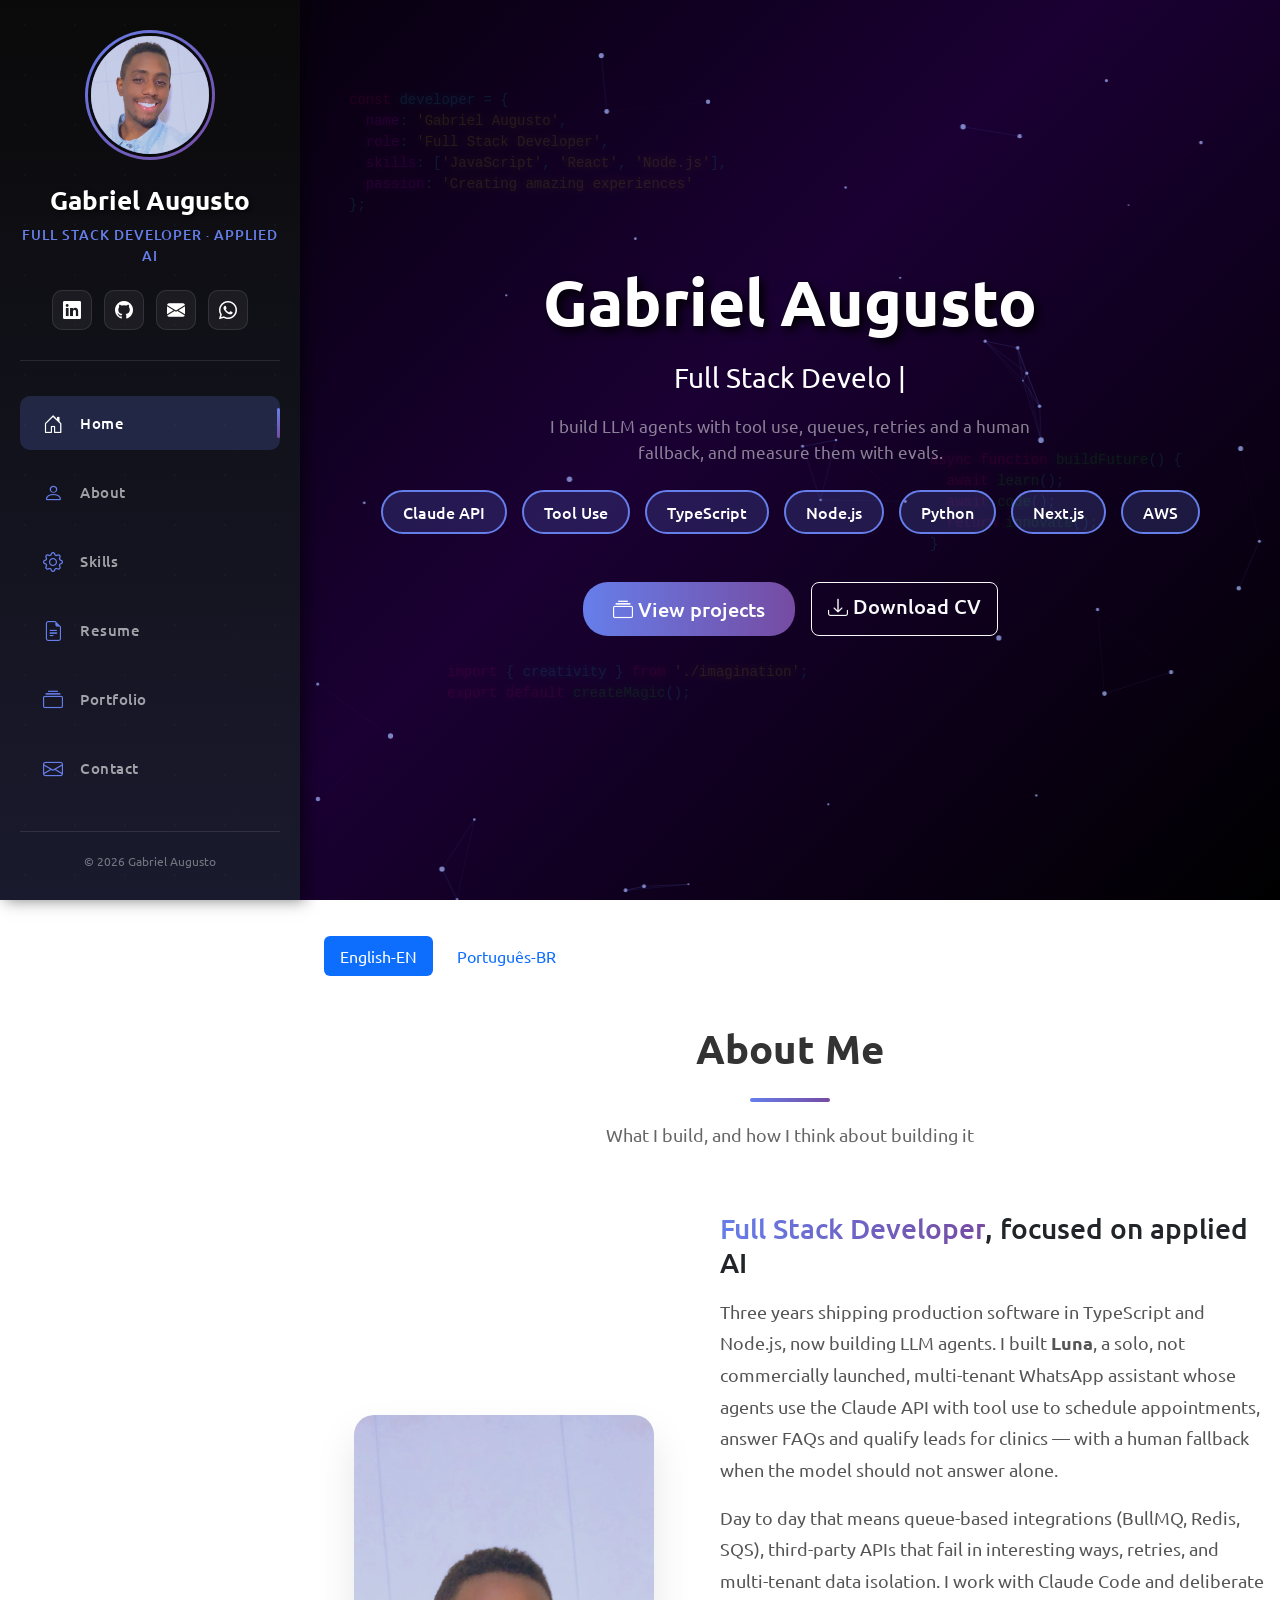
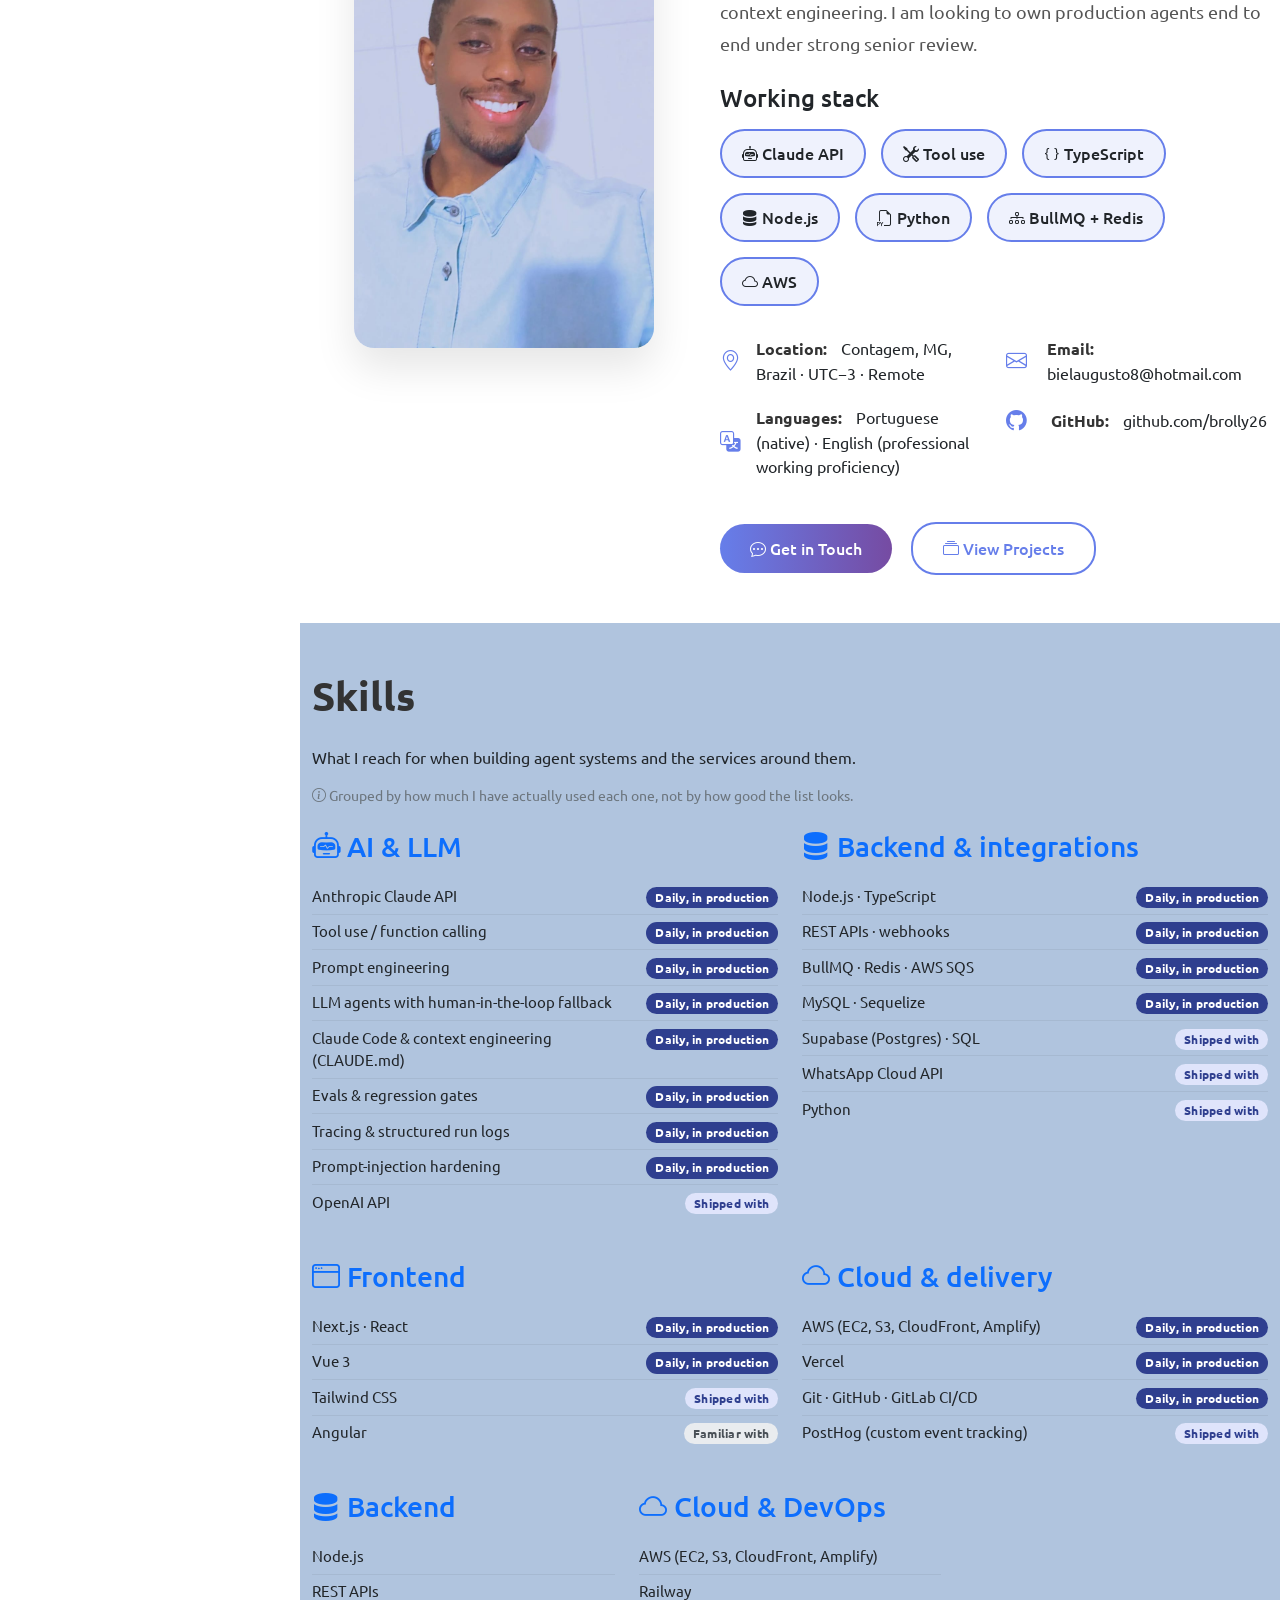
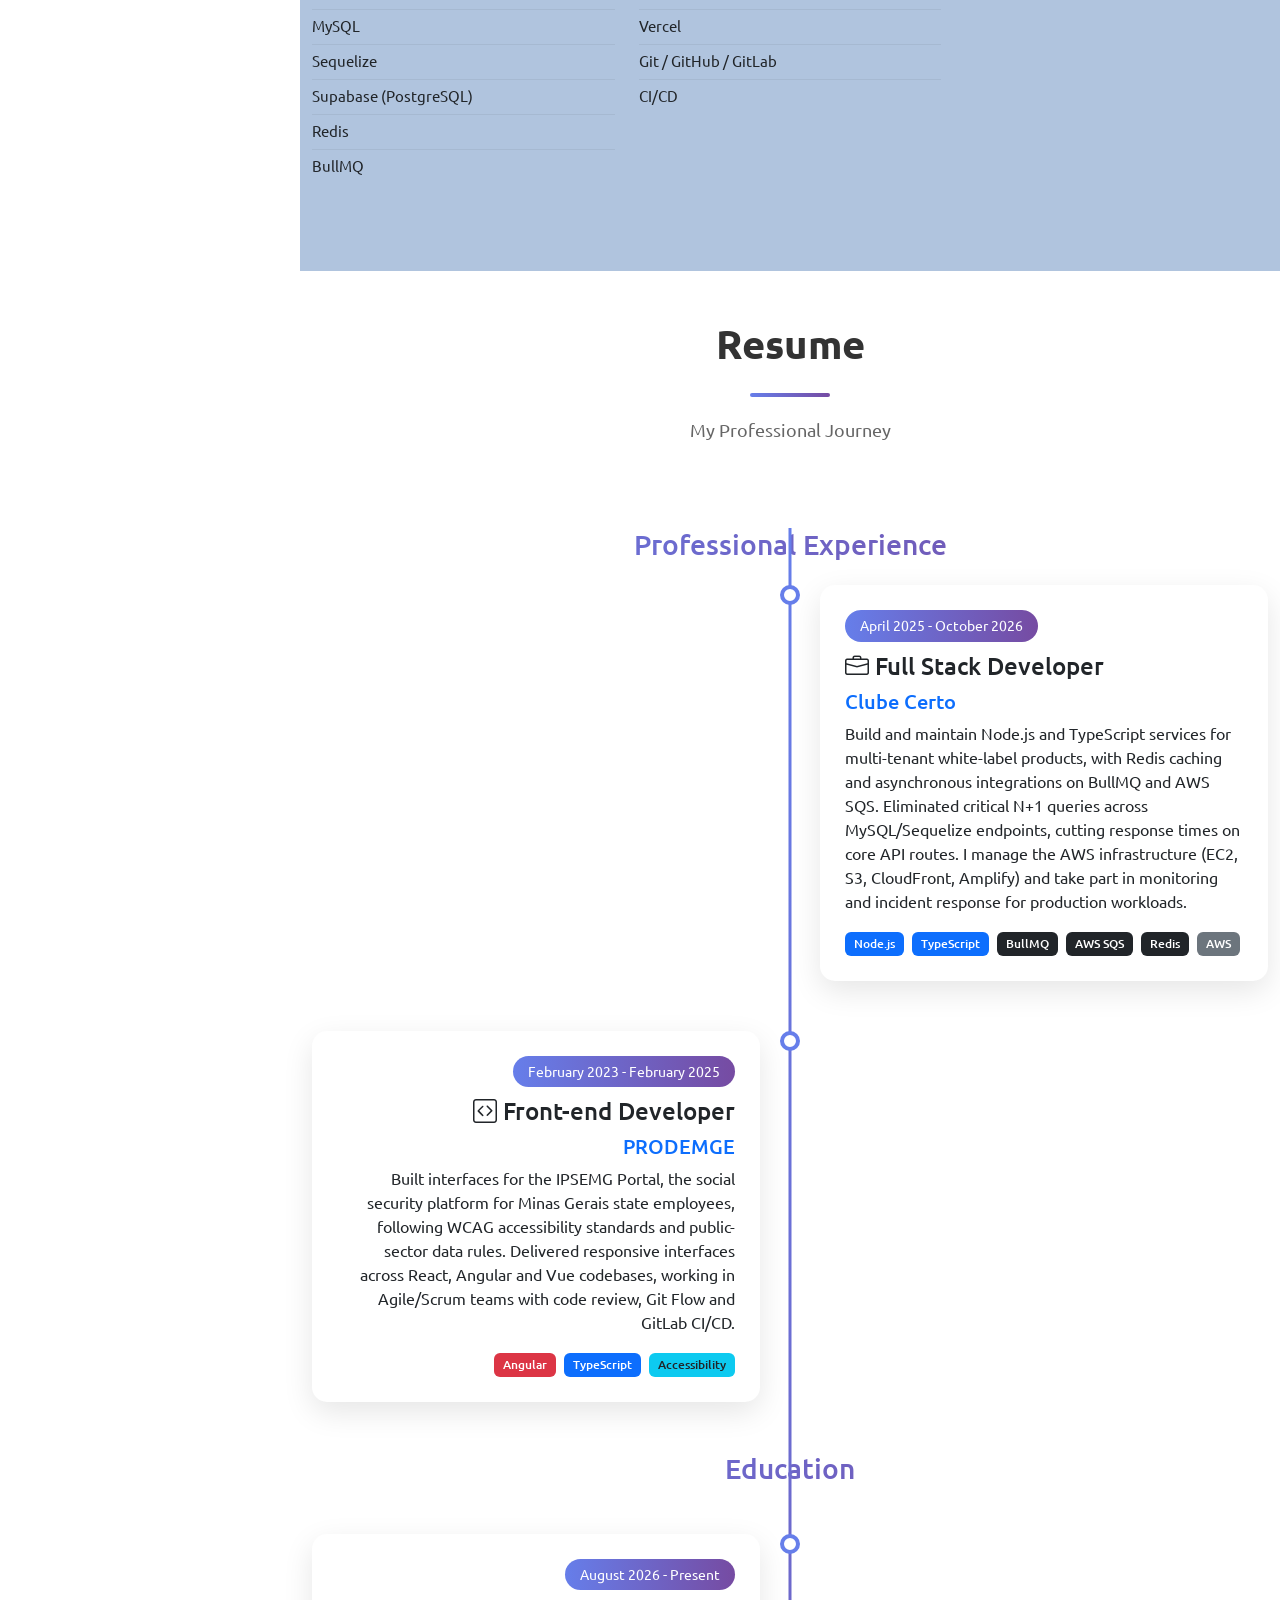
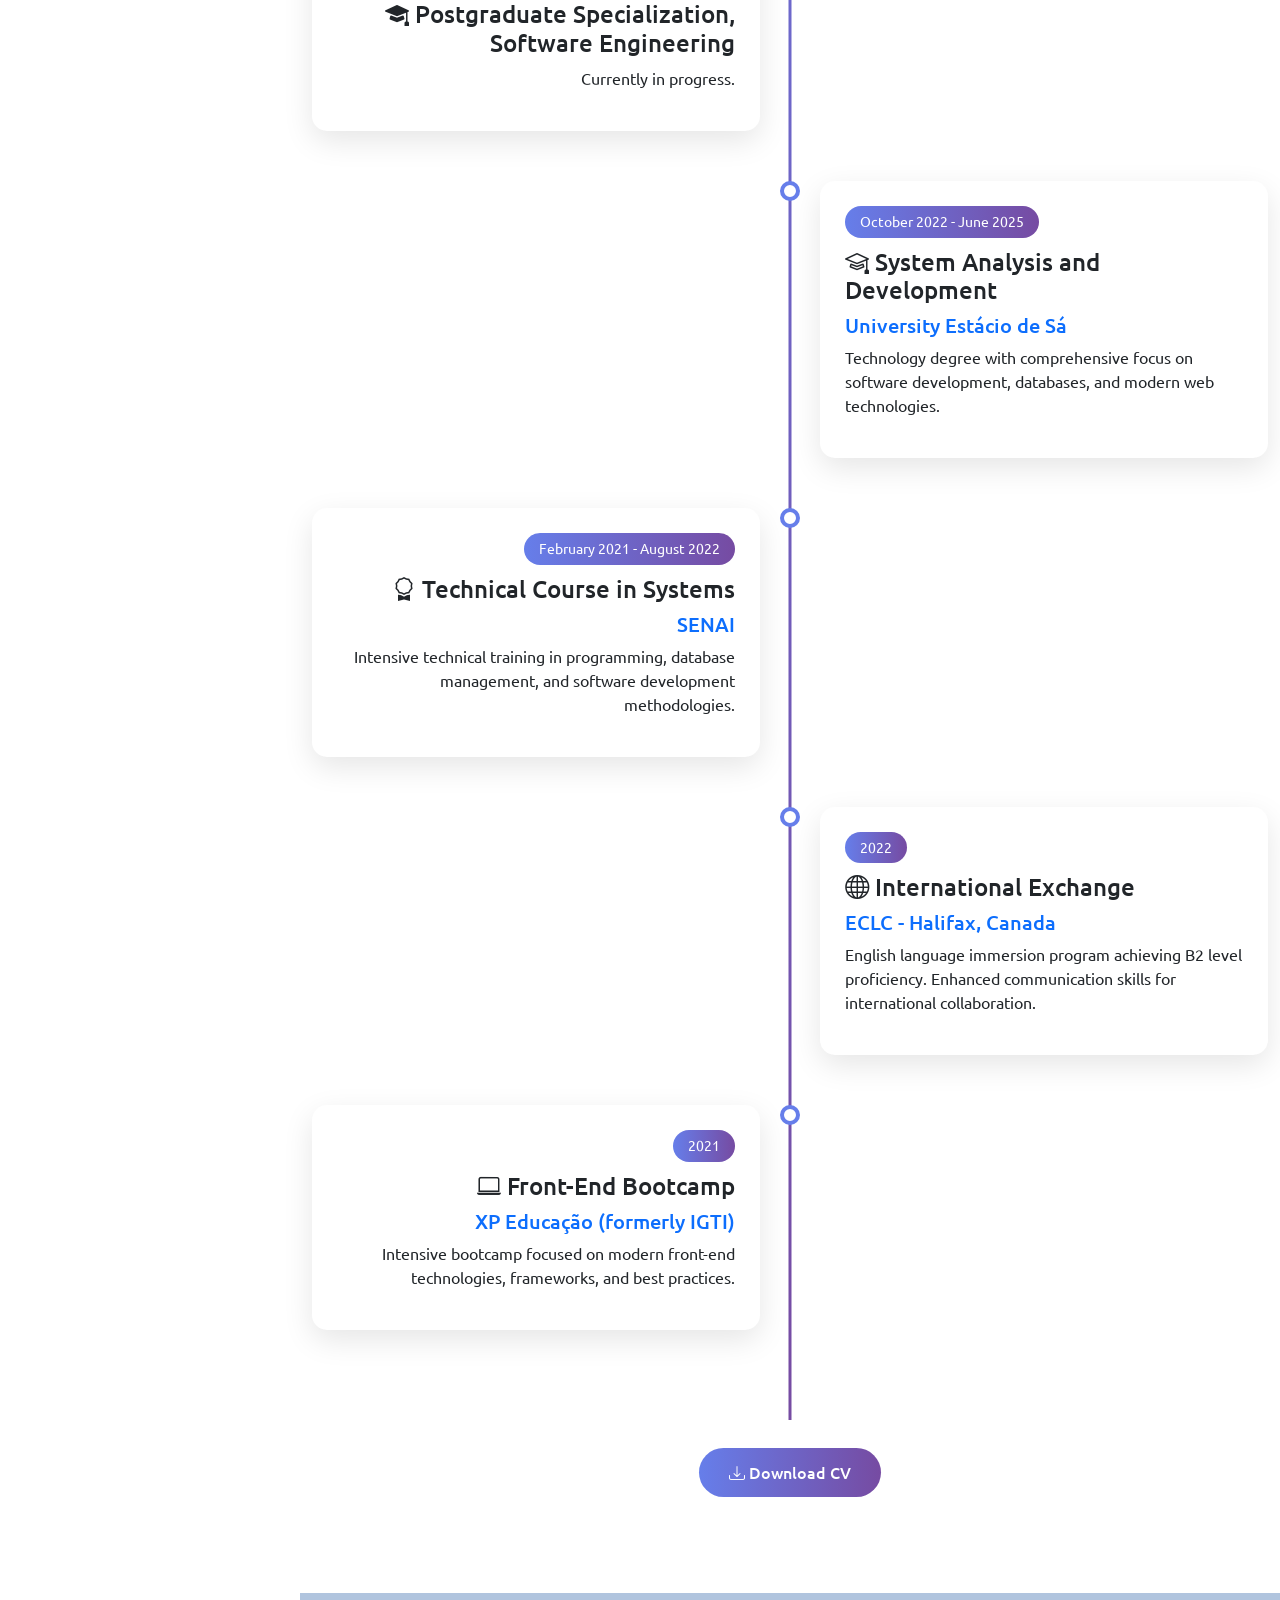
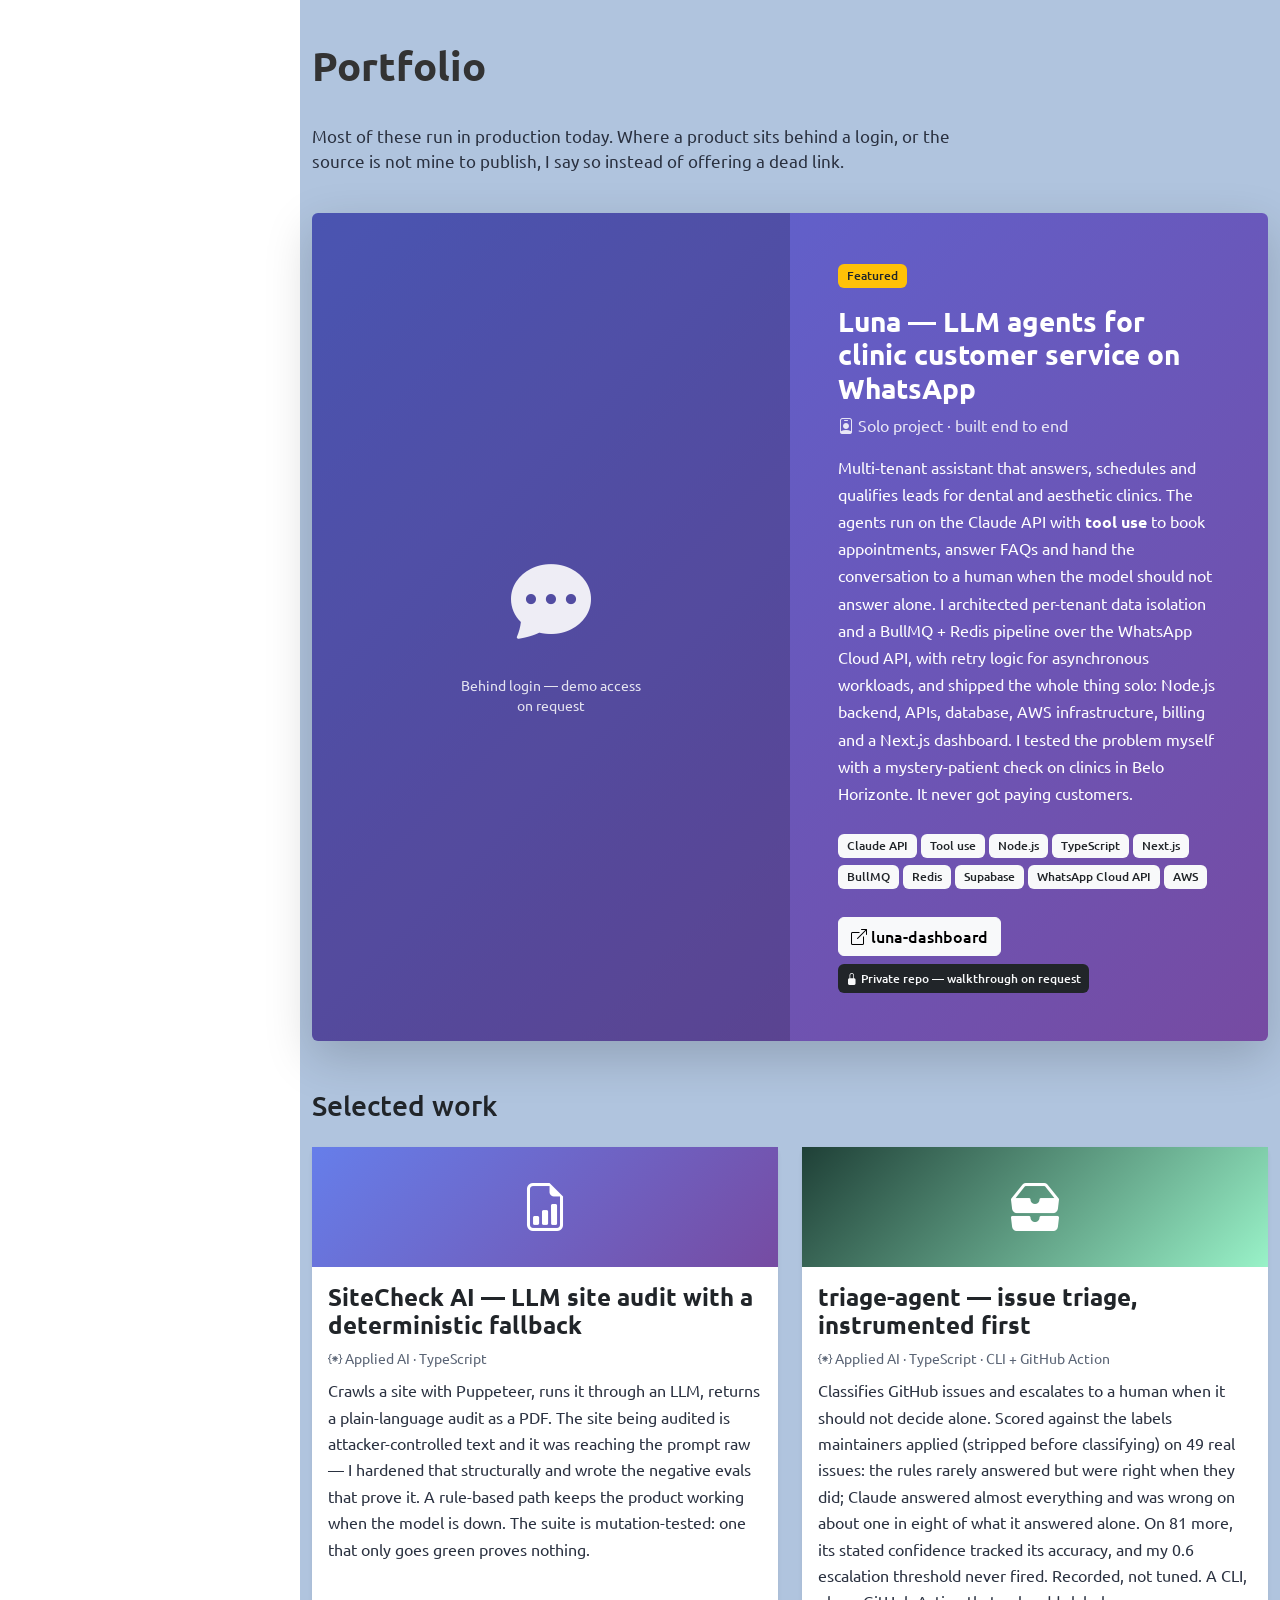
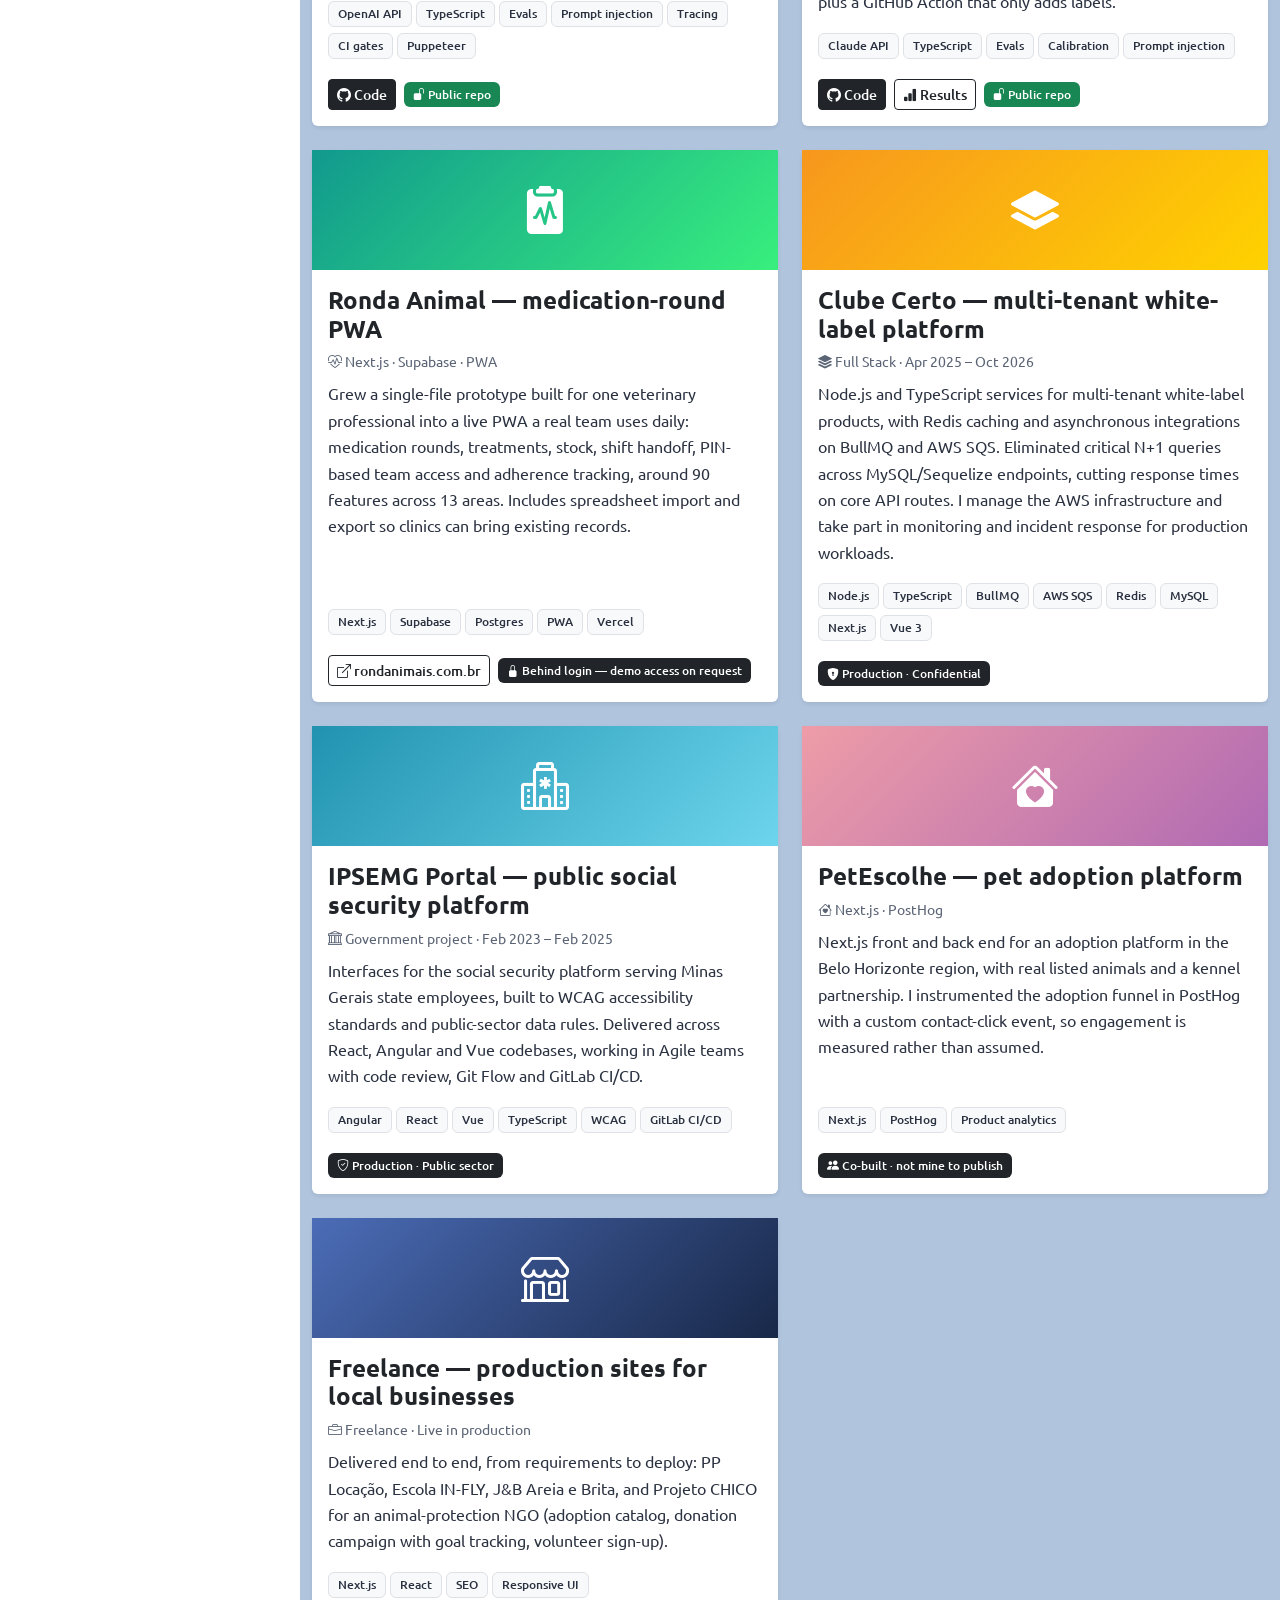
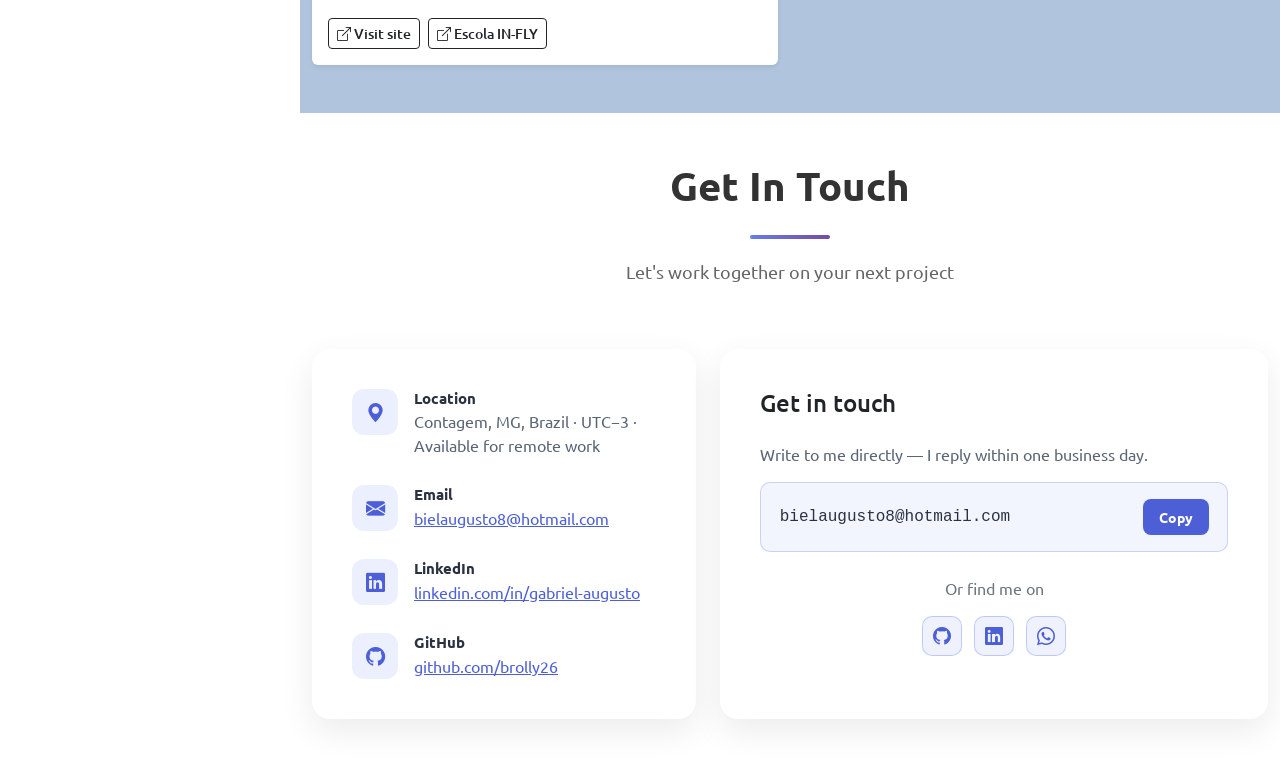
==== index.html @ 8f77c22e "Stop presenting Luna as a launched product; add Python to the CV Luna was never sold, so the card, A" ====
<!DOCTYPE html>
<html lang="en">

<head>
  <meta charset="UTF-8">
  <meta name="viewport" content="width=device-width, initial-scale=1.0">
  <title>Gabriel Augusto — Full Stack Developer · Applied AI</title>
  <meta name="description" content="Full stack developer with 3+ years shipping production software in TypeScript and Node.js, now focused on applied AI. Builds LLM agents with tool use on the Claude and OpenAI APIs, over queue-based integrations, and measures them with evals.">
  <link rel="canonical" href="https://brolly26.github.io/portfolio/">

  <!-- Open Graph / LinkedIn sharing -->
  <meta property="og:type" content="profile">
  <meta property="og:url" content="https://brolly26.github.io/portfolio/">
  <meta property="og:title" content="Gabriel Augusto — Full Stack Developer · Applied AI">
  <meta property="og:description" content="LLM agents with tool use, evals and prompt-injection tests. Built Luna, a solo multi-tenant WhatsApp assistant on the Claude API. TypeScript, Node.js, Python, AWS.">
  <meta property="og:image" content="https://brolly26.github.io/portfolio/static/imgs/gabriel-profile.jpg">
  <meta property="og:image:alt" content="Gabriel Augusto">
  <meta name="twitter:card" content="summary_large_image">
  <meta name="twitter:title" content="Gabriel Augusto — Full Stack Developer · Applied AI">
  <meta name="twitter:description" content="LLM agents with tool use, evals and prompt-injection tests. Built Luna, a solo multi-tenant WhatsApp assistant on the Claude API.">
  <meta name="twitter:image" content="https://brolly26.github.io/portfolio/static/imgs/gabriel-profile.jpg">

  <link rel="stylesheet" href="static/bootstrap/css/bootstrap.css">
  <link rel="stylesheet" href="static/style.css">
  <link rel="stylesheet" href="https://cdn.jsdelivr.net/npm/bootstrap-icons@1.11.3/font/bootstrap-icons.css">
  <link rel="icon" href="data:image/svg+xml,<svg xmlns=%22http://www.w3.org/2000/svg%22 viewBox=%220 0 100 100%22><rect width=%22100%22 height=%22100%22 rx=%2220%22 fill=%22%23667eea%22/><text y=%22.9em%22 x=%2250%22 text-anchor=%22middle%22 font-size=%2258%22 font-family=%22system-ui,sans-serif%22 font-weight=%22700%22 fill=%22white%22>G</text></svg>">

  <script type="application/ld+json">
  {
    "@context": "https://schema.org",
    "@type": "Person",
    "name": "Gabriel Augusto",
    "jobTitle": "Full Stack Developer, Applied AI",
    "url": "https://brolly26.github.io/portfolio/",
    "email": "mailto:bielaugusto8@hotmail.com",
    "address": { "@type": "PostalAddress", "addressLocality": "Contagem", "addressRegion": "MG", "addressCountry": "BR" },
    "sameAs": [
      "https://github.com/brolly26",
      "https://www.linkedin.com/in/gabriel-augusto-86aa031b2/"
    ],
    "knowsAbout": ["LLM agents", "Tool use / function calling", "Anthropic Claude API", "OpenAI API", "Prompt engineering", "TypeScript", "Node.js", "Python", "Next.js", "AWS"]
  }
  </script>
</head>

<body>

  <a href="#main" class="skip-link">Skip to content</a>

  <button type="button" class="menu-mobile" id="menu-toggle" aria-label="Open navigation menu" aria-expanded="false" aria-controls="header">
    <i class="bi bi-list" aria-hidden="true"></i>
  </button>

  <aside id="header">
    <!-- Efeito de partículas no fundo -->
    <div class="sidebar-particles"></div>
    
    <section class="profile">
      <div class="profile-img-container">
        <div class="profile-img-border">
          <img src="static/imgs/gabriel-profile.jpg" alt="Gabriel Augusto" width="130" height="130">
        </div>
      </div>
      
      <p class="profile-name">Gabriel Augusto</p>
      <p class="profile-role">Full Stack Developer · Applied AI</p>
      
      <div class="social-links mt-4">
        <a target="_blank" rel="noopener noreferrer" href="https://www.linkedin.com/in/gabriel-augusto-86aa031b2/" class="social-link linkedin" data-tooltip="LinkedIn" aria-label="LinkedIn profile">
          <i class="bi bi-linkedin" aria-hidden="true"></i>
        </a>
        <a target="_blank" rel="noopener noreferrer" href="https://github.com/brolly26" class="social-link github" data-tooltip="GitHub" aria-label="GitHub profile">
          <i class="bi bi-github" aria-hidden="true"></i>
        </a>
        <a href="mailto:bielaugusto8@hotmail.com" class="social-link email" data-tooltip="Email" aria-label="Send an email">
          <i class="bi bi-envelope-fill" aria-hidden="true"></i>
        </a>
        <a href="https://api.whatsapp.com/send?phone=5531994232364" target="_blank" rel="noopener noreferrer" class="social-link whatsapp" data-tooltip="WhatsApp" aria-label="WhatsApp">
          <i class="bi bi-whatsapp" aria-hidden="true"></i>
        </a>
      </div>
    </section>

    <nav id="navbar" class="nav-menu">
      <ul class="nav flex-column">
        <li class="nav-item">
          <a class="nav-link active" aria-current="page" href="#inicio">
            <span class="nav-icon"><i class="bi bi-house-door"></i></span>
            <span class="nav-text">Home</span>
            <span class="nav-indicator"></span>
          </a>
        </li>
        <li class="nav-item">
          <a class="nav-link" href="#sobre">
            <span class="nav-icon"><i class="bi bi-person"></i></span>
            <span class="nav-text">About</span>
            <span class="nav-indicator"></span>
          </a>
        </li>
        <li class="nav-item">
          <a class="nav-link" href="#habilidades">
            <span class="nav-icon"><i class="bi bi-gear"></i></span>
            <span class="nav-text">Skills</span>
            <span class="nav-indicator"></span>
          </a>
        </li>
        <li class="nav-item">
          <a class="nav-link" href="#curriculo">
            <span class="nav-icon"><i class="bi bi-file-earmark-text"></i></span>
            <span class="nav-text">Resume</span>
            <span class="nav-indicator"></span>
          </a>
        </li>
        <li class="nav-item">
          <a class="nav-link" href="#portfolio">
            <span class="nav-icon"><i class="bi bi-collection"></i></span>
            <span class="nav-text">Portfolio</span>
            <span class="nav-indicator"></span>
          </a>
        </li>
        <li class="nav-item">
          <a class="nav-link" href="#contato">
            <span class="nav-icon"><i class="bi bi-envelope"></i></span>
            <span class="nav-text">Contact</span>
            <span class="nav-indicator"></span>
          </a>
        </li>
      </ul>
    </nav>

    <!-- Footer do menu -->
    <div class="sidebar-footer">
      <p class="copyright">© <span id="year">2026</span> Gabriel Augusto</p>

    </div>

  </aside>

  <main id="main">

    <section id="inicio" class="row m-0 p-0 position-relative">
      <!-- Canvas para animações de fundo -->
      <canvas id="particles-canvas" class="position-absolute w-100 h-100" style="z-index: 1;" aria-hidden="true"></canvas>
      
      <!-- Código animado no fundo -->
      <div class="code-background position-absolute w-100 h-100" style="z-index: 2;" aria-hidden="true">
        <pre class="floating-code" id="code1">
<span class="keyword">const</span> <span class="variable">developer</span> = {
  <span class="property">name</span>: <span class="string">'Gabriel Augusto'</span>,
  <span class="property">role</span>: <span class="string">'Full Stack Developer'</span>,
  <span class="property">skills</span>: [<span class="string">'JavaScript'</span>, <span class="string">'React'</span>, <span class="string">'Node.js'</span>],
  <span class="property">passion</span>: <span class="string">'Creating amazing experiences'</span>
};</pre>
        
        <pre class="floating-code" id="code2">
<span class="keyword">async function</span> <span class="function">buildFuture</span>() {
  <span class="keyword">await</span> <span class="function">learn</span>();
  <span class="keyword">await</span> <span class="function">code</span>();
  <span class="keyword">return</span> <span class="function">innovate</span>();
}</pre>

        <pre class="floating-code" id="code3">
<span class="keyword">import</span> { <span class="variable">creativity</span> } <span class="keyword">from</span> <span class="string">'./imagination'</span>;
<span class="keyword">export default</span> <span class="function">createMagic</span>();</pre>
      </div>

      <div class="col-md-12 d-flex justify-content-center align-items-center flex-column position-relative" style="z-index: 10; min-height: 100vh;">
        <h1 class="text-white text-shadow display-3 fw-bold mb-3">Gabriel Augusto</h1>

        <div class="typing-container">
          <span id="subtitle" class="text-white fs-3">
            <span class="typing-text"></span>
            <span class="cursor" aria-hidden="true">|</span>
          </span>
        </div>

        <p class="hero-tagline text-white-50 mt-3 mb-0">
          I build LLM agents with tool use, queues, retries and a human fallback, and measure them with evals.
        </p>

        <!-- Tags de tecnologia -->
        <div class="tech-tags mt-4">
          <span class="tech-tag" style="--delay: 0.2s;">Claude API</span>
          <span class="tech-tag" style="--delay: 0.35s;">Tool Use</span>
          <span class="tech-tag" style="--delay: 0.5s;">TypeScript</span>
          <span class="tech-tag" style="--delay: 0.65s;">Node.js</span>
          <span class="tech-tag" style="--delay: 0.8s;">Python</span>
          <span class="tech-tag" style="--delay: 0.95s;">Next.js</span>
          <span class="tech-tag" style="--delay: 1.1s;">AWS</span>
        </div>

        <div class="hero-cta mt-5">
          <a href="#portfolio" class="btn btn-gradient btn-lg">
            <i class="bi bi-collection" aria-hidden="true"></i> View projects
          </a>
          <a href="static/imgs/GabrielAugusto-EN.pdf" class="btn btn-outline-light btn-lg ms-3" download>
            <i class="bi bi-download" aria-hidden="true"></i> Download CV
          </a>
        </div>
      </div>

    </section>

    <ul class="nav nav-pills mb-2 mt-3" id="pills-tab" role="tablist">
      <li class="nav-item" role="presentation">
        <button class="nav-link active" id="pills-home-tab" data-bs-toggle="pill" data-bs-target="#pills-home"
          type="button" role="tab" aria-controls="pills-home" aria-selected="true">English-EN</button>
      </li>
      <li class="nav-item" role="presentation">
        <button class="nav-link" id="pills-profile-tab" data-bs-toggle="pill" data-bs-target="#pills-profile"
          type="button" role="tab" aria-controls="pills-profile" aria-selected="false">Português-BR</button>
      </li>
    </ul>

    <div class="tab-content" id="pills-tabContent">
      <div class="tab-pane fade show active" id="pills-home" lang="en" role="tabpanel" aria-labelledby="pills-home-tab">

        <section class="container mt-5 about-section" id="sobre-en">
          <div class="row">
            <div class="col-12 text-center mb-5">
              <h2 class="section-title">About Me</h2>
              <div class="section-divider mx-auto"></div>
              <p class="section-subtitle">What I build, and how I think about building it</p>
            </div>
          </div>

          <div class="row align-items-center">
            <div class="col-lg-5 mb-4">
              <div class="about-img-container">
                <img class="img-fluid" src="static/imgs/gabriel-profile.jpg" alt="Gabriel Augusto" width="600" height="800" loading="lazy" decoding="async">
                <div class="about-img-overlay">
                  <div class="overlay-content">
                    <p class="overlay-name">Gabriel Augusto</p>
                    <p>Full Stack Developer</p>
                  </div>
                </div>
              </div>
            </div>

            <div class="col-lg-7">
              <div class="about-content">
                <h3 class="about-title mb-3">
                  <span class="gradient-text">Full Stack Developer</span>, focused on applied AI
                </h3>
                <p class="about-description">
                  Three years shipping production software in TypeScript and Node.js, now building LLM agents.
                  I built <strong>Luna</strong>, a solo, not commercially launched, multi-tenant WhatsApp assistant whose agents use the
                  Claude API with tool use to schedule appointments, answer FAQs and qualify leads for clinics &mdash;
                  with a human fallback when the model should not answer alone.
                </p>
                <p class="about-description">
                  Day to day that means queue-based integrations (BullMQ, Redis, SQS), third-party APIs that fail in
                  interesting ways, retries, and multi-tenant data isolation. I work with Claude Code and deliberate
                  context engineering. I am looking to own production agents end to end under strong senior review.
                </p>
                
                <div class="tech-stack-section mt-4 mb-4">
                  <h4 class="mb-3">Working stack</h4>
                  <div class="tech-icons">
                    <div class="tech-item"><i class="bi bi-robot" aria-hidden="true"></i> Claude API</div>
                    <div class="tech-item"><i class="bi bi-tools" aria-hidden="true"></i> Tool use</div>
                    <div class="tech-item"><i class="bi bi-braces" aria-hidden="true"></i> TypeScript</div>
                    <div class="tech-item"><i class="bi bi-server" aria-hidden="true"></i> Node.js</div>
                    <div class="tech-item"><i class="bi bi-filetype-py" aria-hidden="true"></i> Python</div>
                    <div class="tech-item"><i class="bi bi-diagram-3" aria-hidden="true"></i> BullMQ + Redis</div>
                    <div class="tech-item"><i class="bi bi-cloud" aria-hidden="true"></i> AWS</div>
                  </div>
                </div>

                <div class="row personal-info">
                  <div class="col-md-6">
                    <div class="info-item">
                      <i class="bi bi-geo-alt"></i>
                      <div>
                        <strong>Location:</strong>
                        <span>Contagem, MG, Brazil &middot; UTC&minus;3 &middot; Remote</span>
                      </div>
                    </div>
                    <div class="info-item">
                      <i class="bi bi-translate"></i>
                      <div>
                        <strong>Languages:</strong>
                        <span>Portuguese (native) &middot; English (professional working proficiency)</span>
                      </div>
                    </div>
                  </div>
                  <div class="col-md-6">
                    <div class="info-item">
                      <i class="bi bi-envelope"></i>
                      <div>
                        <strong>Email:</strong>
                        <span>bielaugusto8@hotmail.com</span>
                      </div>
                    </div>
                    <div class="info-item">
                      <i class="bi bi-github"></i>
                      <div>
                        <strong>GitHub:</strong>
                        <span>github.com/brolly26</span>
                      </div>
                    </div>
                  </div>
                </div>

                <div class="about-buttons mt-4">
                  <a href="#contato" class="btn btn-gradient">
                    <i class="bi bi-chat-dots"></i> Get in Touch
                  </a>
                  <a href="#portfolio" class="btn btn-outline-gradient">
                    <i class="bi bi-collection"></i> View Projects
                  </a>
                </div>
              </div>
            </div>
          </div>






        </section>

        <section id="habilidades-en" class="mt-5 section-bg">

          <div class="container pb-5">

            <h2 class="section-title pt-5">Skills</h2>
            <p>What I reach for when building agent systems and the services around them.</p>

            <p class="text-muted small mb-4"><i class="bi bi-info-circle" aria-hidden="true"></i> Grouped by how much I have actually used each one, not by how good the list looks.</p>

            <div class="row mt-4">
              <div class="col-md-6 mb-4">
                <h3 class="text-primary mb-3"><i class="bi bi-robot" aria-hidden="true"></i> AI &amp; LLM</h3>
                <ul class="list-unstyled tech-list">
                  <li>Anthropic Claude API <span class="lvl lvl-1">Daily, in production</span></li>
                  <li>Tool use / function calling <span class="lvl lvl-1">Daily, in production</span></li>
                  <li>Prompt engineering <span class="lvl lvl-1">Daily, in production</span></li>
                  <li>LLM agents with human-in-the-loop fallback <span class="lvl lvl-1">Daily, in production</span></li>
                  <li>Claude Code &amp; context engineering (CLAUDE.md) <span class="lvl lvl-1">Daily, in production</span></li>
                  <li>Evals &amp; regression gates <span class="lvl lvl-1">Daily, in production</span></li>
                  <li>Tracing &amp; structured run logs <span class="lvl lvl-1">Daily, in production</span></li>
                  <li>Prompt-injection hardening <span class="lvl lvl-1">Daily, in production</span></li>
                  <li>OpenAI API <span class="lvl lvl-2">Shipped with</span></li>
                </ul>
              </div>
              <div class="col-md-6 mb-4">
                <h3 class="text-primary mb-3"><i class="bi bi-server" aria-hidden="true"></i> Backend &amp; integrations</h3>
                <ul class="list-unstyled tech-list">
                  <li>Node.js &middot; TypeScript <span class="lvl lvl-1">Daily, in production</span></li>
                  <li>REST APIs &middot; webhooks <span class="lvl lvl-1">Daily, in production</span></li>
                  <li>BullMQ &middot; Redis &middot; AWS SQS <span class="lvl lvl-1">Daily, in production</span></li>
                  <li>MySQL &middot; Sequelize <span class="lvl lvl-1">Daily, in production</span></li>
                  <li>Supabase (Postgres) &middot; SQL <span class="lvl lvl-2">Shipped with</span></li>
                  <li>WhatsApp Cloud API <span class="lvl lvl-2">Shipped with</span></li>
                  <li>Python <span class="lvl lvl-2">Shipped with</span></li>
                </ul>
              </div>
              <div class="col-md-6 mb-4">
                <h3 class="text-primary mb-3"><i class="bi bi-window" aria-hidden="true"></i> Frontend</h3>
                <ul class="list-unstyled tech-list">
                  <li>Next.js &middot; React <span class="lvl lvl-1">Daily, in production</span></li>
                  <li>Vue 3 <span class="lvl lvl-1">Daily, in production</span></li>
                  <li>Tailwind CSS <span class="lvl lvl-2">Shipped with</span></li>
                  <li>Angular <span class="lvl lvl-3">Familiar with</span></li>
                </ul>
              </div>
              <div class="col-md-6 mb-4">
                <h3 class="text-primary mb-3"><i class="bi bi-cloud" aria-hidden="true"></i> Cloud &amp; delivery</h3>
                <ul class="list-unstyled tech-list">
                  <li>AWS (EC2, S3, CloudFront, Amplify) <span class="lvl lvl-1">Daily, in production</span></li>
                  <li>Vercel <span class="lvl lvl-1">Daily, in production</span></li>
                  <li>Git &middot; GitHub &middot; GitLab CI/CD <span class="lvl lvl-1">Daily, in production</span></li>
                  <li>PostHog (custom event tracking) <span class="lvl lvl-2">Shipped with</span></li>
                </ul>
              </div>
              <div class="col-md-4 mb-4">
                <h3 class="text-primary mb-3"><i class="bi bi-server"></i> Backend</h3>
                <ul class="list-unstyled tech-list">
                  <li>Node.js</li>
                  <li>REST APIs</li>
                  <li>MySQL</li>
                  <li>Sequelize</li>
                  <li>Supabase (PostgreSQL)</li>
                  <li>Redis</li>
                  <li>BullMQ</li>
                </ul>
              </div>
              <div class="col-md-4 mb-4">
                <h3 class="text-primary mb-3"><i class="bi bi-cloud"></i> Cloud &amp; DevOps</h3>
                <ul class="list-unstyled tech-list">
                  <li>AWS (EC2, S3, CloudFront, Amplify)</li>
                  <li>Railway</li>
                  <li>Vercel</li>
                  <li>Git / GitHub / GitLab</li>
                  <li>CI/CD</li>
                </ul>
              </div>
            </div>
          </div>
        </section>

        <section class="mt-5 cv" id="curriculo-en">
          <div class="container pb-5">
            <div class="row">
              <div class="col-12 text-center mb-5">
                <h2 class="section-title">Resume</h2>
                <div class="section-divider mx-auto"></div>
                <p class="section-subtitle">My Professional Journey</p>
              </div>
            </div>

            <div class="timeline">
              <!-- Experience Section -->
              <div class="text-center mb-4">
                <h3 class="gradient-text">Professional Experience</h3>
              </div>
              
              <div class="timeline-item">
                <div class="timeline-dot"></div>
                <div class="timeline-content">
                  <span class="timeline-date">April 2025 - October 2026</span>
                  <h4><i class="bi bi-briefcase"></i> Full Stack Developer</h4>
                  <h5 class="text-primary">Clube Certo</h5>
                  <p>Build and maintain Node.js and TypeScript services for multi-tenant white-label products, with Redis caching and asynchronous integrations on BullMQ and AWS SQS. Eliminated critical N+1 queries across MySQL/Sequelize endpoints, cutting response times on core API routes. I manage the AWS infrastructure (EC2, S3, CloudFront, Amplify) and take part in monitoring and incident response for production workloads.</p>
                  <div class="mt-2">
                    <span class="badge bg-primary me-1">Node.js</span>
                    <span class="badge bg-primary me-1">TypeScript</span>
                    <span class="badge bg-dark me-1">BullMQ</span>
                    <span class="badge bg-dark me-1">AWS SQS</span>
                    <span class="badge bg-dark me-1">Redis</span>
                    <span class="badge bg-secondary">AWS</span>
                  </div>
                </div>
              </div>

              <div class="timeline-item">
                <div class="timeline-dot"></div>
                <div class="timeline-content">
                  <span class="timeline-date">February 2023 - February 2025</span>
                  <h4><i class="bi bi-code-square"></i> Front-end Developer</h4>
                  <h5 class="text-primary">PRODEMGE</h5>
                  <p>Built interfaces for the IPSEMG Portal, the social security platform for Minas Gerais state employees, following WCAG accessibility standards and public-sector data rules. Delivered responsive interfaces across React, Angular and Vue codebases, working in Agile/Scrum teams with code review, Git Flow and GitLab CI/CD.</p>
                  <div class="mt-2">
                    <span class="badge bg-danger me-1">Angular</span>
                    <span class="badge bg-primary me-1">TypeScript</span>
                    <span class="badge bg-info text-dark">Accessibility</span>
                  </div>
                </div>
              </div>

              <!-- Education Section -->
              <div class="text-center my-5">
                <h3 class="gradient-text">Education</h3>
              </div>

              <div class="timeline-item">
                <div class="timeline-dot"></div>
                <div class="timeline-content">
                  <span class="timeline-date">August 2026 - Present</span>
                  <h4><i class="bi bi-mortarboard-fill" aria-hidden="true"></i> Postgraduate Specialization, Software Engineering</h4>
                  <p>Currently in progress.</p>
                </div>
              </div>

              <div class="timeline-item">
                <div class="timeline-dot"></div>
                <div class="timeline-content">
                  <span class="timeline-date">October 2022 - June 2025</span>
                  <h4><i class="bi bi-mortarboard"></i> System Analysis and Development</h4>
                  <h5 class="text-primary">University Estácio de Sá</h5>
                  <p>Technology degree with comprehensive focus on software development, databases, and modern web technologies.</p>
                </div>
              </div>

              <div class="timeline-item">
                <div class="timeline-dot"></div>
                <div class="timeline-content">
                  <span class="timeline-date">February 2021 - August 2022</span>
                  <h4><i class="bi bi-award"></i> Technical Course in Systems</h4>
                  <h5 class="text-primary">SENAI</h5>
                  <p>Intensive technical training in programming, database management, and software development methodologies.</p>
                </div>
              </div>

              <div class="timeline-item">
                <div class="timeline-dot"></div>
                <div class="timeline-content">
                  <span class="timeline-date">2022</span>
                  <h4><i class="bi bi-globe"></i> International Exchange</h4>
                  <h5 class="text-primary">ECLC - Halifax, Canada</h5>
                  <p>English language immersion program achieving B2 level proficiency. Enhanced communication skills for international collaboration.</p>
                </div>
              </div>

              <div class="timeline-item">
                <div class="timeline-dot"></div>
                <div class="timeline-content">
                  <span class="timeline-date">2021</span>
                  <h4><i class="bi bi-laptop"></i> Front-End Bootcamp</h4>
                  <h5 class="text-primary">XP Educação (formerly IGTI)</h5>
                  <p>Intensive bootcamp focused on modern front-end technologies, frameworks, and best practices.</p>
                </div>
              </div>
            </div>

            <div class="text-center mt-5">
              <a href="static/imgs/GabrielAugusto-EN.pdf" class="btn btn-gradient">
                <i class="bi bi-download" aria-hidden="true"></i> Download CV
              </a>
            </div>
          </div>
        </section>

        <section id="portfolio-en" class="section-bg mt-5">
          <div class="container pb-5 pt-5" data-anime="left">

            <h2 class="section-title pb-4">Portfolio</h2>
            <p class="section-lead">Most of these run in production today. Where a product sits behind a login, or the source is not mine to publish, I say so instead of offering a dead link.</p>

            <!-- Featured: Luna -->
            <div class="row mb-5">
              <div class="col-12">
                <div class="card featured-card shadow-lg border-0 overflow-hidden">
                  <div class="row g-0">
                    <div class="col-xl-6">
                      <div class="featured-visual h-100 d-flex flex-column align-items-center justify-content-center text-white p-4">
                        <i class="bi bi-chat-dots-fill featured-icon" aria-hidden="true"></i>
                        <p class="featured-visual-label mt-3 mb-0">Behind login &mdash; demo access on request</p>
                      </div>
                    </div>
                    <div class="col-xl-6">
                      <div class="card-body text-white p-4 p-lg-5">
                        <span class="badge bg-warning text-dark mb-3">Featured</span>
                        <h3 class="card-title fw-bold mb-2">Luna &mdash; LLM agents for clinic customer service on WhatsApp</h3>
                        <p class="featured-role mb-3"><i class="bi bi-person-badge" aria-hidden="true"></i> Solo project &middot; built end to end</p>
                        <p class="card-text mb-4">Multi-tenant assistant that answers, schedules and qualifies leads for dental and aesthetic clinics. The agents run on the Claude API with <strong>tool use</strong> to book appointments, answer FAQs and hand the conversation to a human when the model should not answer alone. I architected per-tenant data isolation and a BullMQ + Redis pipeline over the WhatsApp Cloud API, with retry logic for asynchronous workloads, and shipped the whole thing solo: Node.js backend, APIs, database, AWS infrastructure, billing and a Next.js dashboard. I tested the problem myself with a mystery-patient check on clinics in Belo Horizonte. It never got paying customers.</p>
                        <div class="mb-4"><span class="badge bg-light text-dark me-1 mb-1">Claude API</span><span class="badge bg-light text-dark me-1 mb-1">Tool use</span><span class="badge bg-light text-dark me-1 mb-1">Node.js</span><span class="badge bg-light text-dark me-1 mb-1">TypeScript</span><span class="badge bg-light text-dark me-1 mb-1">Next.js</span><span class="badge bg-light text-dark me-1 mb-1">BullMQ</span><span class="badge bg-light text-dark me-1 mb-1">Redis</span><span class="badge bg-light text-dark me-1 mb-1">Supabase</span><span class="badge bg-light text-dark me-1 mb-1">WhatsApp Cloud API</span><span class="badge bg-light text-dark me-1 mb-1">AWS</span></div>
                        <div class="d-flex gap-2 flex-wrap align-items-center">
                          <a href="https://luna-dashboard-flame.vercel.app/" target="_blank" rel="noopener noreferrer" class="btn btn-light"><i class="bi bi-box-arrow-up-right" aria-hidden="true"></i> luna-dashboard</a>
                          <span class="badge bg-dark text-light p-2"><i class="bi bi-lock-fill" aria-hidden="true"></i> Private repo &mdash; walkthrough on request</span>
                        </div>
                      </div>
                    </div>
                  </div>
                </div>
              </div>
            </div>

            <h3 class="mb-4">Selected work</h3>
            <div class="row row-cols-1 row-cols-md-2 g-4">
              <div class="col">
                <div class="card h-100 shadow-sm border-0 project-card">
                  <div class="card-thumb d-flex align-items-center justify-content-center text-white" style="background: linear-gradient(135deg,#667eea,#764ba2);">
                    <i class="bi bi-file-earmark-bar-graph" aria-hidden="true"></i>
                  </div>
                  <div class="card-body d-flex flex-column">
                    <h4 class="card-title fw-bold">SiteCheck AI &mdash; LLM site audit with a deterministic fallback</h4>
                    <p class="card-meta small mb-2"><i class="bi bi-braces-asterisk" aria-hidden="true"></i> Applied AI &middot; TypeScript</p>
                    <p class="card-text flex-grow-1">Crawls a site with Puppeteer, runs it through an LLM, returns a plain-language audit as a PDF. The site being audited is attacker-controlled text and it was reaching the prompt raw &mdash; I hardened that structurally and wrote the negative evals that prove it. A rule-based path keeps the product working when the model is down. The suite is mutation-tested: one that only goes green proves nothing.</p>
                    <div class="mb-3"><span class="badge text-bg-light border me-1 mb-1">OpenAI API</span><span class="badge text-bg-light border me-1 mb-1">TypeScript</span><span class="badge text-bg-light border me-1 mb-1">Evals</span><span class="badge text-bg-light border me-1 mb-1">Prompt injection</span><span class="badge text-bg-light border me-1 mb-1">Tracing</span><span class="badge text-bg-light border me-1 mb-1">CI gates</span><span class="badge text-bg-light border me-1 mb-1">Puppeteer</span></div>
                    <div class="card-actions mt-auto"><a href="https://github.com/brolly26/IACheckSite" target="_blank" rel="noopener noreferrer" class="btn btn-sm btn-dark"><i class="bi bi-github" aria-hidden="true"></i> Code</a> <span class="badge bg-success"><i class="bi bi-unlock-fill" aria-hidden="true"></i> Public repo</span></div>
                  </div>
                </div>
              </div>
              <div class="col">
                <div class="card h-100 shadow-sm border-0 project-card">
                  <div class="card-thumb d-flex align-items-center justify-content-center text-white" style="background: linear-gradient(135deg,#1f4037,#99f2c8);">
                    <i class="bi bi-inboxes-fill" aria-hidden="true"></i>
                  </div>
                  <div class="card-body d-flex flex-column">
                    <h4 class="card-title fw-bold">triage-agent &mdash; issue triage, instrumented first</h4>
                    <p class="card-meta small mb-2"><i class="bi bi-braces-asterisk" aria-hidden="true"></i> Applied AI &middot; TypeScript &middot; CLI + GitHub Action</p>
                    <p class="card-text flex-grow-1">Classifies GitHub issues and escalates to a human when it should not decide alone. Scored against the labels maintainers applied (stripped before classifying) on 49 real issues: the rules rarely answered but were right when they did; Claude answered almost everything and was wrong on about one in eight of what it answered alone. On 81 more, its stated confidence tracked its accuracy, and my 0.6 escalation threshold never fired. Recorded, not tuned. A CLI, plus a GitHub Action that only adds labels.</p>
                    <div class="mb-3"><span class="badge text-bg-light border me-1 mb-1">Claude API</span><span class="badge text-bg-light border me-1 mb-1">TypeScript</span><span class="badge text-bg-light border me-1 mb-1">Evals</span><span class="badge text-bg-light border me-1 mb-1">Calibration</span><span class="badge text-bg-light border me-1 mb-1">Prompt injection</span></div>
                    <div class="card-actions mt-auto"><a href="https://github.com/Brolly26/triage-agent" target="_blank" rel="noopener noreferrer" class="btn btn-sm btn-dark"><i class="bi bi-github" aria-hidden="true"></i> Code</a> <a href="https://brolly26.github.io/triage-agent/" target="_blank" rel="noopener noreferrer" class="btn btn-sm btn-outline-dark"><i class="bi bi-bar-chart-fill" aria-hidden="true"></i> Results</a> <span class="badge bg-success"><i class="bi bi-unlock-fill" aria-hidden="true"></i> Public repo</span></div>
                  </div>
                </div>
              </div>
              <div class="col">
                <div class="card h-100 shadow-sm border-0 project-card">
                  <div class="card-thumb d-flex align-items-center justify-content-center text-white" style="background: linear-gradient(135deg,#11998e,#38ef7d);">
                    <i class="bi bi-clipboard2-pulse-fill" aria-hidden="true"></i>
                  </div>
                  <div class="card-body d-flex flex-column">
                    <h4 class="card-title fw-bold">Ronda Animal &mdash; medication-round PWA</h4>
                    <p class="card-meta small mb-2"><i class="bi bi-heart-pulse" aria-hidden="true"></i> Next.js &middot; Supabase &middot; PWA</p>
                    <p class="card-text flex-grow-1">Grew a single-file prototype built for one veterinary professional into a live PWA a real team uses daily: medication rounds, treatments, stock, shift handoff, PIN-based team access and adherence tracking, around 90 features across 13 areas. Includes spreadsheet import and export so clinics can bring existing records.</p>
                    <div class="mb-3"><span class="badge text-bg-light border me-1 mb-1">Next.js</span><span class="badge text-bg-light border me-1 mb-1">Supabase</span><span class="badge text-bg-light border me-1 mb-1">Postgres</span><span class="badge text-bg-light border me-1 mb-1">PWA</span><span class="badge text-bg-light border me-1 mb-1">Vercel</span></div>
                    <div class="card-actions mt-auto"><a href="https://rondanimais.com.br" target="_blank" rel="noopener noreferrer" class="btn btn-sm btn-outline-dark"><i class="bi bi-box-arrow-up-right" aria-hidden="true"></i> rondanimais.com.br</a> <span class="badge bg-dark"><i class="bi bi-lock-fill" aria-hidden="true"></i> Behind login &mdash; demo access on request</span></div>
                  </div>
                </div>
              </div>
              <div class="col">
                <div class="card h-100 shadow-sm border-0 project-card">
                  <div class="card-thumb d-flex align-items-center justify-content-center text-white" style="background: linear-gradient(135deg,#f7971e,#ffd200);">
                    <i class="bi bi-layers-fill" aria-hidden="true"></i>
                  </div>
                  <div class="card-body d-flex flex-column">
                    <h4 class="card-title fw-bold">Clube Certo &mdash; multi-tenant white-label platform</h4>
                    <p class="card-meta small mb-2"><i class="bi bi-stack" aria-hidden="true"></i> Full Stack &middot; Apr 2025 &ndash; Oct 2026</p>
                    <p class="card-text flex-grow-1">Node.js and TypeScript services for multi-tenant white-label products, with Redis caching and asynchronous integrations on BullMQ and AWS SQS. Eliminated critical N+1 queries across MySQL/Sequelize endpoints, cutting response times on core API routes. I manage the AWS infrastructure and take part in monitoring and incident response for production workloads.</p>
                    <div class="mb-3"><span class="badge text-bg-light border me-1 mb-1">Node.js</span><span class="badge text-bg-light border me-1 mb-1">TypeScript</span><span class="badge text-bg-light border me-1 mb-1">BullMQ</span><span class="badge text-bg-light border me-1 mb-1">AWS SQS</span><span class="badge text-bg-light border me-1 mb-1">Redis</span><span class="badge text-bg-light border me-1 mb-1">MySQL</span><span class="badge text-bg-light border me-1 mb-1">Next.js</span><span class="badge text-bg-light border me-1 mb-1">Vue 3</span></div>
                    <div class="card-actions mt-auto"><span class="badge bg-dark"><i class="bi bi-shield-lock-fill" aria-hidden="true"></i> Production &middot; Confidential</span></div>
                  </div>
                </div>
              </div>
              <div class="col">
                <div class="card h-100 shadow-sm border-0 project-card">
                  <div class="card-thumb d-flex align-items-center justify-content-center text-white" style="background: linear-gradient(135deg,#2193b0,#6dd5ed);">
                    <i class="bi bi-hospital" aria-hidden="true"></i>
                  </div>
                  <div class="card-body d-flex flex-column">
                    <h4 class="card-title fw-bold">IPSEMG Portal &mdash; public social security platform</h4>
                    <p class="card-meta small mb-2"><i class="bi bi-bank" aria-hidden="true"></i> Government project &middot; Feb 2023 &ndash; Feb 2025</p>
                    <p class="card-text flex-grow-1">Interfaces for the social security platform serving Minas Gerais state employees, built to WCAG accessibility standards and public-sector data rules. Delivered across React, Angular and Vue codebases, working in Agile teams with code review, Git Flow and GitLab CI/CD.</p>
                    <div class="mb-3"><span class="badge text-bg-light border me-1 mb-1">Angular</span><span class="badge text-bg-light border me-1 mb-1">React</span><span class="badge text-bg-light border me-1 mb-1">Vue</span><span class="badge text-bg-light border me-1 mb-1">TypeScript</span><span class="badge text-bg-light border me-1 mb-1">WCAG</span><span class="badge text-bg-light border me-1 mb-1">GitLab CI/CD</span></div>
                    <div class="card-actions mt-auto"><span class="badge bg-dark"><i class="bi bi-shield-check" aria-hidden="true"></i> Production &middot; Public sector</span></div>
                  </div>
                </div>
              </div>
              <div class="col">
                <div class="card h-100 shadow-sm border-0 project-card">
                  <div class="card-thumb d-flex align-items-center justify-content-center text-white" style="background: linear-gradient(135deg,#ee9ca7,#b06ab3);">
                    <i class="bi bi-house-heart-fill" aria-hidden="true"></i>
                  </div>
                  <div class="card-body d-flex flex-column">
                    <h4 class="card-title fw-bold">PetEscolhe &mdash; pet adoption platform</h4>
                    <p class="card-meta small mb-2"><i class="bi bi-house-heart" aria-hidden="true"></i> Next.js &middot; PostHog</p>
                    <p class="card-text flex-grow-1">Next.js front and back end for an adoption platform in the Belo Horizonte region, with real listed animals and a kennel partnership. I instrumented the adoption funnel in PostHog with a custom contact-click event, so engagement is measured rather than assumed.</p>
                    <div class="mb-3"><span class="badge text-bg-light border me-1 mb-1">Next.js</span><span class="badge text-bg-light border me-1 mb-1">PostHog</span><span class="badge text-bg-light border me-1 mb-1">Product analytics</span></div>
                    <div class="card-actions mt-auto"><span class="badge bg-dark"><i class="bi bi-people-fill" aria-hidden="true"></i> Co-built &middot; not mine to publish</span></div>
                  </div>
                </div>
              </div>
              <div class="col">
                <div class="card h-100 shadow-sm border-0 project-card">
                  <div class="card-thumb d-flex align-items-center justify-content-center text-white" style="background: linear-gradient(135deg,#4b6cb7,#182848);">
                    <i class="bi bi-shop" aria-hidden="true"></i>
                  </div>
                  <div class="card-body d-flex flex-column">
                    <h4 class="card-title fw-bold">Freelance &mdash; production sites for local businesses</h4>
                    <p class="card-meta small mb-2"><i class="bi bi-briefcase" aria-hidden="true"></i> Freelance &middot; Live in production</p>
                    <p class="card-text flex-grow-1">Delivered end to end, from requirements to deploy: PP Loca&ccedil;&atilde;o, Escola IN-FLY, J&amp;B Areia e Brita, and Projeto CHICO for an animal-protection NGO (adoption catalog, donation campaign with goal tracking, volunteer sign-up).</p>
                    <div class="mb-3"><span class="badge text-bg-light border me-1 mb-1">Next.js</span><span class="badge text-bg-light border me-1 mb-1">React</span><span class="badge text-bg-light border me-1 mb-1">SEO</span><span class="badge text-bg-light border me-1 mb-1">Responsive UI</span></div>
                    <div class="card-actions mt-auto"><a href="https://www.pplocacaoltda.com.br/" target="_blank" rel="noopener noreferrer" class="btn btn-sm btn-outline-dark"><i class="bi bi-box-arrow-up-right" aria-hidden="true"></i> Visit site</a> <a href="https://escolainfly.com.br" target="_blank" rel="noopener noreferrer" class="btn btn-sm btn-outline-dark"><i class="bi bi-box-arrow-up-right" aria-hidden="true"></i> Escola IN-FLY</a></div>
                  </div>
                </div>
              </div>
            </div>
          </div>
        </section>



        <section class="pt-5 pb-5" id="contato-en">
          <div class="container">
            <div class="row">
              <div class="col-12 text-center mb-5">
                <h2 class="section-title">Get In Touch</h2>
                <div class="section-divider mx-auto"></div>
                <p class="section-subtitle">Let's work together on your next project</p>
              </div>
            </div>

            <div class="row">


              <div class="col-md-5">
                <div class="contact-info-card">
                  <div class="contact-item">
                    <div class="contact-icon"><i class="bi bi-geo-alt-fill" aria-hidden="true"></i></div>
                    <div class="contact-details">
                      <h3 class="contact-label">Location</h3>
                      <p>Contagem, MG, Brazil &middot; UTC&minus;3 &middot; Available for remote work</p>
                    </div>
                  </div>
                  <div class="contact-item">
                    <div class="contact-icon"><i class="bi bi-envelope-fill" aria-hidden="true"></i></div>
                    <div class="contact-details">
                      <h3 class="contact-label">Email</h3>
                      <p><a href="mailto:bielaugusto8@hotmail.com">bielaugusto8@hotmail.com</a></p>
                    </div>
                  </div>
                  <div class="contact-item">
                    <div class="contact-icon"><i class="bi bi-linkedin" aria-hidden="true"></i></div>
                    <div class="contact-details">
                      <h3 class="contact-label">LinkedIn</h3>
                      <p><a href="https://www.linkedin.com/in/gabriel-augusto-86aa031b2/" target="_blank" rel="noopener noreferrer">linkedin.com/in/gabriel-augusto</a></p>
                    </div>
                  </div>
                  <div class="contact-item">
                    <div class="contact-icon"><i class="bi bi-github" aria-hidden="true"></i></div>
                    <div class="contact-details">
                      <h3 class="contact-label">GitHub</h3>
                      <p><a href="https://github.com/brolly26" target="_blank" rel="noopener noreferrer">github.com/brolly26</a></p>
                    </div>
                  </div>
                </div>
              </div>

              <div class="col-md-7">
                <div class="contact-form-card">
                  <h4 class="mb-4 contact-heading">Send a message</h4>
                  <form class="contact-form" data-action="https://formspree.io/f/REPLACE_WITH_YOUR_FORM_ID" method="POST"
                    onsubmit="return false">
                    <div class="row g-3">
                      <div class="col-md-6">
                        <div class="form-group">
                          <label for="name-en" class="form-label"><i class="bi bi-person" aria-hidden="true"></i> Full name</label>
                          <input type="text" class="form-control form-control-lg" id="name-en" name="name" placeholder="Your full name" required>
                        </div>
                      </div>
                      <div class="col-md-6">
                        <div class="form-group">
                          <label for="email-en" class="form-label"><i class="bi bi-envelope" aria-hidden="true"></i> Email</label>
                          <input type="email" class="form-control form-control-lg" id="email-en" name="email" placeholder="you@company.com" required>
                        </div>
                      </div>
                      <div class="col-12">
                        <div class="form-group">
                          <label for="subject-en" class="form-label"><i class="bi bi-chat-text" aria-hidden="true"></i> Subject</label>
                          <input type="text" class="form-control form-control-lg" id="subject-en" name="subject" placeholder="What would you like to talk about?" required>
                        </div>
                      </div>
                      <div class="col-12">
                        <div class="form-group">
                          <label for="message-en" class="form-label"><i class="bi bi-pencil-square" aria-hidden="true"></i> Message</label>
                          <textarea class="form-control form-control-lg" id="message-en" name="message" rows="8" placeholder="Tell me about the role or the project..." required></textarea>
                        </div>
                      </div>
                      <div class="col-12">
                        <button type="submit" class="btn btn-gradient btn-lg w-100"><i class="bi bi-send" aria-hidden="true"></i> Send message</button>
                      </div>
                    </div>
                  </form>
                  <div class="contact-alternatives mt-4 text-center">
                    <p class="text-muted contact-alt-label">Or reach me directly</p>
                    <div class="social-links-horizontal">
                      <a href="https://github.com/brolly26" target="_blank" rel="noopener noreferrer" class="social-link social-link--light" aria-label="GitHub profile"><i class="bi bi-github" aria-hidden="true"></i></a>
                      <a href="https://www.linkedin.com/in/gabriel-augusto-86aa031b2/" target="_blank" rel="noopener noreferrer" class="social-link social-link--light" aria-label="LinkedIn profile"><i class="bi bi-linkedin" aria-hidden="true"></i></a>
                      <a href="https://wa.me/5531994232364" target="_blank" rel="noopener noreferrer" class="social-link social-link--light" aria-label="WhatsApp"><i class="bi bi-whatsapp" aria-hidden="true"></i></a>
                    </div>
                  </div>
                </div>
              </div>

            </div>
          </div>

        </section>
      </div>

      <div class="tab-pane fade" id="pills-profile" lang="pt-BR" role="tabpanel" aria-labelledby="pills-profile-tab">

        <section class="container mt-5 about-section" id="sobre-pt">
          <div class="row">
            <div class="col-12 text-center mb-5">
              <h2 class="section-title">Sobre Mim</h2>
              <div class="section-divider mx-auto"></div>
              <p class="section-subtitle">O que eu construo, e como penso em construir</p>
            </div>
          </div>

          <div class="row align-items-center">
            <div class="col-lg-5 mb-4">
              <div class="about-img-container">
                <img class="img-fluid" src="static/imgs/gabriel-profile.jpg" alt="Gabriel Augusto" width="600" height="800" loading="lazy" decoding="async">
                <div class="about-img-overlay">
                  <div class="overlay-content">
                    <p class="overlay-name">Gabriel Augusto</p>
                    <p>Desenvolvedor Full Stack</p>
                  </div>
                </div>
              </div>
            </div>

            <div class="col-lg-7">
              <div class="about-content">
                <h3 class="about-title mb-3">
                  <span class="gradient-text">Desenvolvedor Full Stack</span>, com foco em IA aplicada
                </h3>
                <p class="about-description">
                  Três anos entregando software em produção com TypeScript e Node.js, hoje construindo agentes de LLM.
                  Criei a <strong>Luna</strong>, um projeto solo, sem lançamento comercial: um assistente de WhatsApp multi-tenant cujos agentes usam a
                  Claude API com <em>tool use</em> para agendar consultas, responder dúvidas e qualificar leads de
                  clínicas &mdash; com repasse para atendimento humano quando o modelo não deve responder sozinho.
                </p>
                <p class="about-description">
                  Na prática isso significa integrações por fila (BullMQ, Redis, SQS), APIs de terceiros que falham de
                  formas criativas, retries e isolamento de dados por tenant. Trabalho com Claude Code e engenharia de
                  contexto deliberada. Quero assumir agentes em produção de ponta a ponta sob revisão sênior.
                </p>
                
                <div class="tech-stack-section mt-4 mb-4">
                  <h4 class="mb-3">Stack de trabalho</h4>
                  <div class="tech-icons">
                    <div class="tech-item"><i class="bi bi-robot" aria-hidden="true"></i> Claude API</div>
                    <div class="tech-item"><i class="bi bi-tools" aria-hidden="true"></i> Tool use</div>
                    <div class="tech-item"><i class="bi bi-braces" aria-hidden="true"></i> TypeScript</div>
                    <div class="tech-item"><i class="bi bi-server" aria-hidden="true"></i> Node.js</div>
                    <div class="tech-item"><i class="bi bi-filetype-py" aria-hidden="true"></i> Python</div>
                    <div class="tech-item"><i class="bi bi-diagram-3" aria-hidden="true"></i> BullMQ + Redis</div>
                    <div class="tech-item"><i class="bi bi-cloud" aria-hidden="true"></i> AWS</div>
                  </div>
                </div>

                <div class="row personal-info">
                  <div class="col-md-6">
                    <div class="info-item">
                      <i class="bi bi-geo-alt"></i>
                      <div>
                        <strong>Localização:</strong>
                        <span>Contagem, MG &middot; UTC&minus;3 &middot; Remoto</span>
                      </div>
                    </div>
                    <div class="info-item">
                      <i class="bi bi-translate"></i>
                      <div>
                        <strong>Idiomas:</strong>
                        <span>Português (nativo) &middot; Inglês (proficiência profissional)</span>
                      </div>
                    </div>
                  </div>
                  <div class="col-md-6">
                    <div class="info-item">
                      <i class="bi bi-envelope"></i>
                      <div>
                        <strong>Email:</strong>
                        <span>bielaugusto8@hotmail.com</span>
                      </div>
                    </div>
                    <div class="info-item">
                      <i class="bi bi-github"></i>
                      <div>
                        <strong>GitHub:</strong>
                        <span>github.com/brolly26</span>
                      </div>
                    </div>
                  </div>
                </div>

                <div class="about-buttons mt-4">
                  <a href="#contato" class="btn btn-gradient">
                    <i class="bi bi-chat-dots"></i> Entre em Contato
                  </a>
                  <a href="#portfolio" class="btn btn-outline-gradient">
                    <i class="bi bi-collection"></i> Ver Projetos
                  </a>
                </div>
              </div>
            </div>
          </div>
        </section>

        <section id="habilidades-pt" class="mt-5 section-bg">

          <div class="container pb-5">

            <h2 class="section-title pt-5">Habilidades</h2>
            <p>O que eu uso ao construir sistemas de agentes e os serviços em volta deles.</p>

            <p class="text-muted small mb-4"><i class="bi bi-info-circle" aria-hidden="true"></i> Agrupado por quanto eu realmente usei cada uma, não por quanto a lista impressiona.</p>

            <div class="row mt-4">
              <div class="col-md-6 mb-4">
                <h3 class="text-primary mb-3"><i class="bi bi-robot" aria-hidden="true"></i> IA &amp; LLM</h3>
                <ul class="list-unstyled tech-list">
                  <li>Anthropic Claude API <span class="lvl lvl-1">Uso diário, em produção</span></li>
                  <li>Tool use / function calling <span class="lvl lvl-1">Uso diário, em produção</span></li>
                  <li>Prompt engineering <span class="lvl lvl-1">Uso diário, em produção</span></li>
                  <li>LLM agents with human-in-the-loop fallback <span class="lvl lvl-1">Uso diário, em produção</span></li>
                  <li>Claude Code &amp; context engineering (CLAUDE.md) <span class="lvl lvl-1">Uso diário, em produção</span></li>
                  <li>Evals &amp; regression gates <span class="lvl lvl-1">Uso diário, em produção</span></li>
                  <li>Tracing &amp; structured run logs <span class="lvl lvl-1">Uso diário, em produção</span></li>
                  <li>Prompt-injection hardening <span class="lvl lvl-1">Uso diário, em produção</span></li>
                  <li>OpenAI API <span class="lvl lvl-2">Já entreguei com</span></li>
                </ul>
              </div>
              <div class="col-md-6 mb-4">
                <h3 class="text-primary mb-3"><i class="bi bi-server" aria-hidden="true"></i> Backend &amp; integrações</h3>
                <ul class="list-unstyled tech-list">
                  <li>Node.js &middot; TypeScript <span class="lvl lvl-1">Uso diário, em produção</span></li>
                  <li>REST APIs &middot; webhooks <span class="lvl lvl-1">Uso diário, em produção</span></li>
                  <li>BullMQ &middot; Redis &middot; AWS SQS <span class="lvl lvl-1">Uso diário, em produção</span></li>
                  <li>MySQL &middot; Sequelize <span class="lvl lvl-1">Uso diário, em produção</span></li>
                  <li>Supabase (Postgres) &middot; SQL <span class="lvl lvl-2">Já entreguei com</span></li>
                  <li>WhatsApp Cloud API <span class="lvl lvl-2">Já entreguei com</span></li>
                  <li>Python <span class="lvl lvl-2">Já entreguei com</span></li>
                </ul>
              </div>
              <div class="col-md-6 mb-4">
                <h3 class="text-primary mb-3"><i class="bi bi-window" aria-hidden="true"></i> Frontend</h3>
                <ul class="list-unstyled tech-list">
                  <li>Next.js &middot; React <span class="lvl lvl-1">Uso diário, em produção</span></li>
                  <li>Vue 3 <span class="lvl lvl-1">Uso diário, em produção</span></li>
                  <li>Tailwind CSS <span class="lvl lvl-2">Já entreguei com</span></li>
                  <li>Angular <span class="lvl lvl-3">Familiaridade</span></li>
                </ul>
              </div>
              <div class="col-md-6 mb-4">
                <h3 class="text-primary mb-3"><i class="bi bi-cloud" aria-hidden="true"></i> Cloud &amp; entrega</h3>
                <ul class="list-unstyled tech-list">
                  <li>AWS (EC2, S3, CloudFront, Amplify) <span class="lvl lvl-1">Uso diário, em produção</span></li>
                  <li>Vercel <span class="lvl lvl-1">Uso diário, em produção</span></li>
                  <li>Git &middot; GitHub &middot; GitLab CI/CD <span class="lvl lvl-1">Uso diário, em produção</span></li>
                  <li>PostHog (custom event tracking) <span class="lvl lvl-2">Já entreguei com</span></li>
                </ul>
              </div>
              <div class="col-md-4 mb-4">
                <h3 class="text-primary mb-3"><i class="bi bi-server"></i> Backend</h3>
                <ul class="list-unstyled tech-list">
                  <li>Node.js</li>
                  <li>APIs REST</li>
                  <li>MySQL</li>
                  <li>Sequelize</li>
                  <li>Supabase (PostgreSQL)</li>
                  <li>Redis</li>
                  <li>BullMQ</li>
                </ul>
              </div>
              <div class="col-md-4 mb-4">
                <h3 class="text-primary mb-3"><i class="bi bi-cloud"></i> Cloud &amp; DevOps</h3>
                <ul class="list-unstyled tech-list">
                  <li>AWS (EC2, S3, CloudFront, Amplify)</li>
                  <li>Railway</li>
                  <li>Vercel</li>
                  <li>Git / GitHub / GitLab</li>
                  <li>CI/CD</li>
                </ul>
              </div>
            </div>
          </div>
        </section>

        <section class="mt-5 cv" id="curriculo-pt">
          <div class="container pb-5">
            <div class="row">
              <div class="col-12 text-center mb-5">
                <h2 class="section-title">Currículo</h2>
                <div class="section-divider mx-auto"></div>
                <p class="section-subtitle">Minha Jornada Profissional</p>
              </div>
            </div>
            <div class="timeline">
              <!-- Seção de Experiência -->
              <div class="text-center mb-4">
                <h3 class="gradient-text">Experiência Profissional</h3>
              </div>
              
              <div class="timeline-item">
                <div class="timeline-dot"></div>
                <div class="timeline-content">
                  <span class="timeline-date">Abril 2025 - Outubro 2026</span>
                  <h4><i class="bi bi-briefcase"></i> Desenvolvedor Full Stack</h4>
                  <h5 class="text-primary">Clube Certo</h5>
                  <p>Construo e mantenho serviços em Node.js e TypeScript para produtos white-label multi-tenant, com cache em Redis e integrações assíncronas em BullMQ e AWS SQS. Eliminei queries N+1 críticas em endpoints MySQL/Sequelize, reduzindo o tempo de resposta em rotas centrais da API. Cuido da infraestrutura AWS (EC2, S3, CloudFront, Amplify) e participo do monitoramento e da resposta a incidentes em produção.</p>
                  <div class="mt-2">
                    <span class="badge bg-primary me-1">Node.js</span>
                    <span class="badge bg-primary me-1">TypeScript</span>
                    <span class="badge bg-dark me-1">BullMQ</span>
                    <span class="badge bg-dark me-1">AWS SQS</span>
                    <span class="badge bg-dark me-1">Redis</span>
                    <span class="badge bg-secondary">AWS</span>
                  </div>
                </div>
              </div>
              
              <div class="timeline-item">
                <div class="timeline-dot"></div>
                <div class="timeline-content">
                  <span class="timeline-date">Fevereiro 2023 - Fevereiro 2025</span>
                  <h4><i class="bi bi-code-square"></i> Desenvolvedor Front-end</h4>
                  <h5 class="text-primary">PRODEMGE</h5>
                  <p>Construí interfaces para o Portal IPSEMG, a plataforma previdenciária dos servidores de Minas Gerais, seguindo as diretrizes de acessibilidade WCAG e as regras de dados do setor público. Entreguei interfaces responsivas em bases React, Angular e Vue, em times ágeis com code review, Git Flow e CI/CD no GitLab.</p>
                  <div class="mt-2">
                    <span class="badge bg-danger me-1">Angular</span>
                    <span class="badge bg-primary me-1">TypeScript</span>
                    <span class="badge bg-info text-dark">Acessibilidade</span>
                  </div>
                </div>
              </div>
              
              <!-- Seção de Educação -->
              <div class="text-center my-5">
                <h3 class="gradient-text">Educação</h3>
              </div>
              
              <div class="timeline-item">
                <div class="timeline-dot"></div>
                <div class="timeline-content">
                  <span class="timeline-date">Agosto 2026 - Presente</span>
                  <h4><i class="bi bi-mortarboard-fill" aria-hidden="true"></i> Pós-graduação, Engenharia de Software</h4>
                  <p>Em andamento.</p>
                </div>
              </div>

              <div class="timeline-item">
                <div class="timeline-dot"></div>
                <div class="timeline-content">
                  <span class="timeline-date">Outubro 2022 - Junho 2025</span>
                  <h4><i class="bi bi-mortarboard"></i> Análise e Desenvolvimento de Sistemas</h4>
                  <h5 class="text-primary">Universidade Estácio de Sá</h5>
                  <p>Graduação tecnológica com foco abrangente em desenvolvimento de software, bancos de dados e tecnologias web modernas.</p>
                </div>
              </div>
              
              <div class="timeline-item">
                <div class="timeline-dot"></div>
                <div class="timeline-content">
                  <span class="timeline-date">Fevereiro 2021 - Agosto 2022</span>
                  <h4><i class="bi bi-award"></i> Curso Técnico em Sistemas</h4>
                  <h5 class="text-primary">SENAI</h5>
                  <p>Formação técnica intensiva em programação, gerenciamento de banco de dados e metodologias de desenvolvimento de software.</p>
                </div>
              </div>
              
              <div class="timeline-item">
                <div class="timeline-dot"></div>
                <div class="timeline-content">
                  <span class="timeline-date">2022</span>
                  <h4><i class="bi bi-globe"></i> Intercâmbio Internacional</h4>
                  <h5 class="text-primary">ECLC - Halifax, Canadá</h5>
                  <p>Programa de imersão em língua inglesa alcançando proficiência nível B2. Aprimoramento das habilidades de comunicação para colaboração internacional.</p>
                </div>
              </div>
              
              <div class="timeline-item">
                <div class="timeline-dot"></div>
                <div class="timeline-content">
                  <span class="timeline-date">2021</span>
                  <h4><i class="bi bi-laptop"></i> Bootcamp Front-End</h4>
                  <h5 class="text-primary">XP Educação (antiga IGTI)</h5>
                  <p>Bootcamp intensivo focado em tecnologias front-end modernas, frameworks e melhores práticas.</p>
                </div>
              </div>
            </div>
            
            <div class="text-center mt-5">
              <a href="static/imgs/GabrielAugusto.pdf" class="btn btn-gradient">
                <i class="bi bi-download"></i> Baixar CV
              </a>
            </div>
          </div>
        </section>

        <section id="portfolio-pt" class="section-bg mt-5">
          <div class="container pb-5 pt-5" data-anime="left">

            <h2 class="section-title pb-4">Portfólio</h2>
            <p class="section-lead">A maior parte destes está em produção hoje. Quando o produto fica atrás de login, ou o código não é meu para publicar, eu digo isso em vez de oferecer um link morto.</p>

            <!-- Featured: Luna -->
            <div class="row mb-5">
              <div class="col-12">
                <div class="card featured-card shadow-lg border-0 overflow-hidden">
                  <div class="row g-0">
                    <div class="col-xl-6">
                      <div class="featured-visual h-100 d-flex flex-column align-items-center justify-content-center text-white p-4">
                        <i class="bi bi-chat-dots-fill featured-icon" aria-hidden="true"></i>
                        <p class="featured-visual-label mt-3 mb-0">Atrás de login &mdash; acesso de demonstração sob solicitação</p>
                      </div>
                    </div>
                    <div class="col-xl-6">
                      <div class="card-body text-white p-4 p-lg-5">
                        <span class="badge bg-warning text-dark mb-3">Destaque</span>
                        <h3 class="card-title fw-bold mb-2">Luna &mdash; agentes de LLM para atendimento de clínicas no WhatsApp</h3>
                        <p class="featured-role mb-3"><i class="bi bi-person-badge" aria-hidden="true"></i> Projeto solo &middot; feito de ponta a ponta</p>
                        <p class="card-text mb-4">Assistente multi-tenant que responde, agenda e qualifica leads para clínicas odontológicas e estéticas. Os agentes rodam sobre a Claude API com <strong>tool use</strong> para marcar consultas, responder dúvidas e repassar a conversa para um humano quando o modelo não deve responder sozinho. Arquitetei o isolamento de dados por tenant e um pipeline BullMQ + Redis sobre a WhatsApp Cloud API, com retry para cargas assíncronas, e entreguei tudo sozinho: backend Node.js, APIs, banco, infraestrutura AWS, cobrança e um dashboard em Next.js. Testei o problema eu mesmo, com uma checagem de paciente oculto em clínicas de Belo Horizonte. Ela nunca teve clientes pagantes.</p>
                        <div class="mb-4"><span class="badge bg-light text-dark me-1 mb-1">Claude API</span><span class="badge bg-light text-dark me-1 mb-1">Tool use</span><span class="badge bg-light text-dark me-1 mb-1">Node.js</span><span class="badge bg-light text-dark me-1 mb-1">TypeScript</span><span class="badge bg-light text-dark me-1 mb-1">Next.js</span><span class="badge bg-light text-dark me-1 mb-1">BullMQ</span><span class="badge bg-light text-dark me-1 mb-1">Redis</span><span class="badge bg-light text-dark me-1 mb-1">Supabase</span><span class="badge bg-light text-dark me-1 mb-1">WhatsApp Cloud API</span><span class="badge bg-light text-dark me-1 mb-1">AWS</span></div>
                        <div class="d-flex gap-2 flex-wrap align-items-center">
                          <a href="https://luna-dashboard-flame.vercel.app/" target="_blank" rel="noopener noreferrer" class="btn btn-light"><i class="bi bi-box-arrow-up-right" aria-hidden="true"></i> luna-dashboard</a>
                          <span class="badge bg-dark text-light p-2"><i class="bi bi-lock-fill" aria-hidden="true"></i> Repo privado &mdash; walkthrough sob solicitação</span>
                        </div>
                      </div>
                    </div>
                  </div>
                </div>
              </div>
            </div>

            <h3 class="mb-4">Trabalhos selecionados</h3>
            <div class="row row-cols-1 row-cols-md-2 g-4">
              <div class="col">
                <div class="card h-100 shadow-sm border-0 project-card">
                  <div class="card-thumb d-flex align-items-center justify-content-center text-white" style="background: linear-gradient(135deg,#667eea,#764ba2);">
                    <i class="bi bi-file-earmark-bar-graph" aria-hidden="true"></i>
                  </div>
                  <div class="card-body d-flex flex-column">
                    <h4 class="card-title fw-bold">SiteCheck AI &mdash; auditoria de sites com LLM e fallback determinístico</h4>
                    <p class="card-meta small mb-2"><i class="bi bi-braces-asterisk" aria-hidden="true"></i> IA aplicada &middot; TypeScript</p>
                    <p class="card-text flex-grow-1">Varre um site com Puppeteer, passa por um LLM e devolve uma auditoria em linguagem simples, em PDF. O site auditado é texto de terceiros e chegava cru ao prompt &mdash; endureci isso de forma estrutural e escrevi os evals negativos que provam a correção. Um caminho determinístico mantém o produto de pé quando o modelo cai. A suíte é testada por mutação: uma que só fica verde não prova nada.</p>
                    <div class="mb-3"><span class="badge text-bg-light border me-1 mb-1">OpenAI API</span><span class="badge text-bg-light border me-1 mb-1">TypeScript</span><span class="badge text-bg-light border me-1 mb-1">Evals</span><span class="badge text-bg-light border me-1 mb-1">Prompt injection</span><span class="badge text-bg-light border me-1 mb-1">Tracing</span><span class="badge text-bg-light border me-1 mb-1">CI gates</span><span class="badge text-bg-light border me-1 mb-1">Puppeteer</span></div>
                    <div class="card-actions mt-auto"><a href="https://github.com/brolly26/IACheckSite" target="_blank" rel="noopener noreferrer" class="btn btn-sm btn-dark"><i class="bi bi-github" aria-hidden="true"></i> Código</a> <span class="badge bg-success"><i class="bi bi-unlock-fill" aria-hidden="true"></i> Repo público</span></div>
                  </div>
                </div>
              </div>
              <div class="col">
                <div class="card h-100 shadow-sm border-0 project-card">
                  <div class="card-thumb d-flex align-items-center justify-content-center text-white" style="background: linear-gradient(135deg,#1f4037,#99f2c8);">
                    <i class="bi bi-inboxes-fill" aria-hidden="true"></i>
                  </div>
                  <div class="card-body d-flex flex-column">
                    <h4 class="card-title fw-bold">triage-agent &mdash; triagem de issues, instrumentada antes</h4>
                    <p class="card-meta small mb-2"><i class="bi bi-braces-asterisk" aria-hidden="true"></i> IA aplicada &middot; TypeScript &middot; CLI + GitHub Action</p>
                    <p class="card-text flex-grow-1">Classifica issues do GitHub e escala para um humano quando não deve decidir sozinho. Avaliado contra os rótulos que os mantenedores aplicaram (removidos antes de classificar) em 49 issues reais: as regras raramente respondiam, mas acertavam quando respondiam; o Claude respondeu quase tudo e errou cerca de uma em oito das que respondeu sozinho. Em outras 81, a confiança declarada acompanhou o acerto, e meu limiar de escalação de 0,6 nunca disparou. Registrado, não ajustado. Uma CLI, mais uma GitHub Action que só adiciona labels.</p>
                    <div class="mb-3"><span class="badge text-bg-light border me-1 mb-1">Claude API</span><span class="badge text-bg-light border me-1 mb-1">TypeScript</span><span class="badge text-bg-light border me-1 mb-1">Evals</span><span class="badge text-bg-light border me-1 mb-1">Calibration</span><span class="badge text-bg-light border me-1 mb-1">Prompt injection</span></div>
                    <div class="card-actions mt-auto"><a href="https://github.com/Brolly26/triage-agent" target="_blank" rel="noopener noreferrer" class="btn btn-sm btn-dark"><i class="bi bi-github" aria-hidden="true"></i> Código</a> <a href="https://brolly26.github.io/triage-agent/" target="_blank" rel="noopener noreferrer" class="btn btn-sm btn-outline-dark"><i class="bi bi-bar-chart-fill" aria-hidden="true"></i> Resultados</a> <span class="badge bg-success"><i class="bi bi-unlock-fill" aria-hidden="true"></i> Repo público</span></div>
                  </div>
                </div>
              </div>
              <div class="col">
                <div class="card h-100 shadow-sm border-0 project-card">
                  <div class="card-thumb d-flex align-items-center justify-content-center text-white" style="background: linear-gradient(135deg,#11998e,#38ef7d);">
                    <i class="bi bi-clipboard2-pulse-fill" aria-hidden="true"></i>
                  </div>
                  <div class="card-body d-flex flex-column">
                    <h4 class="card-title fw-bold">Ronda Animal &mdash; PWA de ronda de medicação</h4>
                    <p class="card-meta small mb-2"><i class="bi bi-heart-pulse" aria-hidden="true"></i> Next.js &middot; Supabase &middot; PWA</p>
                    <p class="card-text flex-grow-1">Transformei um protótipo de arquivo único, feito para uma profissional veterinária, em um PWA no ar que uma equipe real usa todo dia: rondas de medicação, tratamentos, estoque, passagem de plantão, acesso por PIN e acompanhamento de adesão &mdash; cerca de 90 funcionalidades em 13 áreas. Inclui importação e exportação por planilha para as clínicas trazerem registros existentes.</p>
                    <div class="mb-3"><span class="badge text-bg-light border me-1 mb-1">Next.js</span><span class="badge text-bg-light border me-1 mb-1">Supabase</span><span class="badge text-bg-light border me-1 mb-1">Postgres</span><span class="badge text-bg-light border me-1 mb-1">PWA</span><span class="badge text-bg-light border me-1 mb-1">Vercel</span></div>
                    <div class="card-actions mt-auto"><a href="https://rondanimais.com.br" target="_blank" rel="noopener noreferrer" class="btn btn-sm btn-outline-dark"><i class="bi bi-box-arrow-up-right" aria-hidden="true"></i> rondanimais.com.br</a> <span class="badge bg-dark"><i class="bi bi-lock-fill" aria-hidden="true"></i> Atrás de login &mdash; acesso de demonstração sob solicitação</span></div>
                  </div>
                </div>
              </div>
              <div class="col">
                <div class="card h-100 shadow-sm border-0 project-card">
                  <div class="card-thumb d-flex align-items-center justify-content-center text-white" style="background: linear-gradient(135deg,#f7971e,#ffd200);">
                    <i class="bi bi-layers-fill" aria-hidden="true"></i>
                  </div>
                  <div class="card-body d-flex flex-column">
                    <h4 class="card-title fw-bold">Clube Certo &mdash; plataforma white-label multi-tenant</h4>
                    <p class="card-meta small mb-2"><i class="bi bi-stack" aria-hidden="true"></i> Full Stack &middot; Abr 2025 &ndash; Out 2026</p>
                    <p class="card-text flex-grow-1">Serviços em Node.js e TypeScript para produtos white-label multi-tenant, com cache em Redis e integrações assíncronas em BullMQ e AWS SQS. Eliminei queries N+1 críticas em endpoints MySQL/Sequelize, reduzindo o tempo de resposta em rotas centrais da API. Cuido da infraestrutura AWS e participo do monitoramento e da resposta a incidentes das cargas em produção.</p>
                    <div class="mb-3"><span class="badge text-bg-light border me-1 mb-1">Node.js</span><span class="badge text-bg-light border me-1 mb-1">TypeScript</span><span class="badge text-bg-light border me-1 mb-1">BullMQ</span><span class="badge text-bg-light border me-1 mb-1">AWS SQS</span><span class="badge text-bg-light border me-1 mb-1">Redis</span><span class="badge text-bg-light border me-1 mb-1">MySQL</span><span class="badge text-bg-light border me-1 mb-1">Next.js</span><span class="badge text-bg-light border me-1 mb-1">Vue 3</span></div>
                    <div class="card-actions mt-auto"><span class="badge bg-dark"><i class="bi bi-shield-lock-fill" aria-hidden="true"></i> Production &middot; Confidential</span></div>
                  </div>
                </div>
              </div>
              <div class="col">
                <div class="card h-100 shadow-sm border-0 project-card">
                  <div class="card-thumb d-flex align-items-center justify-content-center text-white" style="background: linear-gradient(135deg,#2193b0,#6dd5ed);">
                    <i class="bi bi-hospital" aria-hidden="true"></i>
                  </div>
                  <div class="card-body d-flex flex-column">
                    <h4 class="card-title fw-bold">Portal IPSEMG &mdash; plataforma previdenciária pública</h4>
                    <p class="card-meta small mb-2"><i class="bi bi-bank" aria-hidden="true"></i> Projeto governamental &middot; Fev 2023 &ndash; Fev 2025</p>
                    <p class="card-text flex-grow-1">Interfaces para a plataforma previdenciária dos servidores de Minas Gerais, seguindo as diretrizes de acessibilidade WCAG e as regras de dados do setor público. Entregue em bases React, Angular e Vue, em times ágeis com code review, Git Flow e CI/CD no GitLab.</p>
                    <div class="mb-3"><span class="badge text-bg-light border me-1 mb-1">Angular</span><span class="badge text-bg-light border me-1 mb-1">React</span><span class="badge text-bg-light border me-1 mb-1">Vue</span><span class="badge text-bg-light border me-1 mb-1">TypeScript</span><span class="badge text-bg-light border me-1 mb-1">WCAG</span><span class="badge text-bg-light border me-1 mb-1">GitLab CI/CD</span></div>
                    <div class="card-actions mt-auto"><span class="badge bg-dark"><i class="bi bi-shield-check" aria-hidden="true"></i> Production &middot; Public sector</span></div>
                  </div>
                </div>
              </div>
              <div class="col">
                <div class="card h-100 shadow-sm border-0 project-card">
                  <div class="card-thumb d-flex align-items-center justify-content-center text-white" style="background: linear-gradient(135deg,#ee9ca7,#b06ab3);">
                    <i class="bi bi-house-heart-fill" aria-hidden="true"></i>
                  </div>
                  <div class="card-body d-flex flex-column">
                    <h4 class="card-title fw-bold">PetEscolhe &mdash; plataforma de adoção de animais</h4>
                    <p class="card-meta small mb-2"><i class="bi bi-house-heart" aria-hidden="true"></i> Next.js &middot; PostHog</p>
                    <p class="card-text flex-grow-1">Front e back em Next.js para uma plataforma de adoção na região de Belo Horizonte, com animais reais cadastrados e parceria com um canil. Instrumentei o funil de adoção no PostHog com um evento próprio de clique em contato, para medir engajamento em vez de supor.</p>
                    <div class="mb-3"><span class="badge text-bg-light border me-1 mb-1">Next.js</span><span class="badge text-bg-light border me-1 mb-1">PostHog</span><span class="badge text-bg-light border me-1 mb-1">Product analytics</span></div>
                    <div class="card-actions mt-auto"><span class="badge bg-dark"><i class="bi bi-people-fill" aria-hidden="true"></i> Projeto em dupla &middot; publica&ccedil;&atilde;o n&atilde;o depende s&oacute; de mim</span></div>
                  </div>
                </div>
              </div>
              <div class="col">
                <div class="card h-100 shadow-sm border-0 project-card">
                  <div class="card-thumb d-flex align-items-center justify-content-center text-white" style="background: linear-gradient(135deg,#4b6cb7,#182848);">
                    <i class="bi bi-shop" aria-hidden="true"></i>
                  </div>
                  <div class="card-body d-flex flex-column">
                    <h4 class="card-title fw-bold">Freelance &mdash; sites em produção para negócios locais</h4>
                    <p class="card-meta small mb-2"><i class="bi bi-briefcase" aria-hidden="true"></i> Freelance &middot; No ar em produção</p>
                    <p class="card-text flex-grow-1">Entregues de ponta a ponta, do requisito ao deploy: PP Loca&ccedil;&atilde;o, Escola IN-FLY, J&amp;B Areia e Brita, e o Projeto CHICO para uma ONG de proteção animal (catálogo de adoção, campanha de doação com meta, cadastro de voluntários).</p>
                    <div class="mb-3"><span class="badge text-bg-light border me-1 mb-1">Next.js</span><span class="badge text-bg-light border me-1 mb-1">React</span><span class="badge text-bg-light border me-1 mb-1">SEO</span><span class="badge text-bg-light border me-1 mb-1">Responsive UI</span></div>
                    <div class="card-actions mt-auto"><a href="https://www.pplocacaoltda.com.br/" target="_blank" rel="noopener noreferrer" class="btn btn-sm btn-outline-dark"><i class="bi bi-box-arrow-up-right" aria-hidden="true"></i> Visitar site</a> <a href="https://escolainfly.com.br" target="_blank" rel="noopener noreferrer" class="btn btn-sm btn-outline-dark"><i class="bi bi-box-arrow-up-right" aria-hidden="true"></i> Escola IN-FLY</a></div>
                  </div>
                </div>
              </div>
            </div>
          </div>
        </section>




        <section class="pt-5 pb-5" id="contato-pt">
          <div class="container">
            <div class="row">
              <div class="col-12 text-center mb-5">
                <h2 class="section-title">Entre em Contato</h2>
                <div class="section-divider mx-auto"></div>
                <p class="section-subtitle">Vamos trabalhar juntos no seu próximo projeto</p>
              </div>
            </div>

            <div class="row">
              <div class="col-md-5">
                <div class="contact-info-card">
                  <div class="contact-item">
                    <div class="contact-icon">
                      <i class="bi bi-geo-alt-fill"></i>
                    </div>
                    <div class="contact-details">
                      <h3 class="contact-label">Localização</h3>
                      <p>Contagem, MG &middot; UTC&minus;3 &middot; Disponível para trabalho remoto</p>
                    </div>
                  </div>

                  <div class="contact-item">
                    <div class="contact-icon">
                      <i class="bi bi-envelope-fill"></i>
                    </div>
                    <div class="contact-details">
                      <h3 class="contact-label">Email</h3>
                      <p>bielaugusto8@hotmail.com</p>
                    </div>
                  </div>

                  <div class="contact-item">
                    <div class="contact-icon">
                      <i class="bi bi-linkedin"></i>
                    </div>
                    <div class="contact-details">
                      <h3 class="contact-label">LinkedIn</h3>
                      <p><a href="https://www.linkedin.com/in/gabriel-augusto-86aa031b2/" target="_blank" rel="noopener noreferrer">linkedin.com/in/gabriel-augusto</a></p>
                    </div>
                  </div>

                  <div class="contact-item">
                    <div class="contact-icon">
                      <i class="bi bi-github"></i>
                    </div>
                    <div class="contact-details">
                      <h3 class="contact-label">GitHub</h3>
                      <p><a href="https://github.com/brolly26" target="_blank" rel="noopener noreferrer">github.com/brolly26</a></p>
                    </div>
                  </div>
                </div>
              </div>

              <div class="col-md-7">
                <div class="contact-form-card">
                  <h4 class="mb-4 contact-heading">Envie sua Mensagem</h4>
                  <form class="contact-form" data-action="https://formspree.io/f/REPLACE_WITH_YOUR_FORM_ID" method="POST"
                    onsubmit="return false">
                    <div class="row g-3">
                      <div class="col-md-6">
                        <div class="form-group">
                          <label for="nome-pt" class="form-label">
                            <i class="bi bi-person"></i> Nome Completo
                          </label>
                          <input type="text" 
                            class="form-control form-control-lg" 
                            id="nome-pt" 
                            name="nome"
                            placeholder="Seu nome completo" 
                            required>
                        </div>
                      </div>

                      <div class="col-md-6">
                        <div class="form-group">
                          <label for="email-pt" class="form-label">
                            <i class="bi bi-envelope"></i> Email
                          </label>
                          <input type="email" 
                            class="form-control form-control-lg" 
                            id="email-pt" 
                            name="email"
                            placeholder="seu@email.com" 
                            required>
                        </div>
                      </div>

                      <div class="col-12">
                        <div class="form-group">
                          <label for="assunto-pt" class="form-label">
                            <i class="bi bi-chat-text"></i> Assunto
                          </label>
                          <input type="text" 
                            class="form-control form-control-lg" 
                            id="assunto-pt" 
                            name="assunto"
                            placeholder="Sobre o que você quer falar?" 
                            required>
                        </div>
                      </div>

                      <div class="col-12">
                        <div class="form-group">
                          <label for="mensagem-pt" class="form-label">
                            <i class="bi bi-pencil-square"></i> Mensagem
                          </label>
                          <textarea class="form-control form-control-lg" 
                            id="mensagem-pt" 
                            name="mensagem"
                            rows="8" 
                            placeholder="Conte-me mais sobre seu projeto..."
                            required></textarea>
                        </div>
                      </div>

                      <div class="col-12">
                        <button type="submit" class="btn btn-gradient btn-lg w-100">
                          <i class="bi bi-send"></i> Enviar Mensagem
                        </button>
                      </div>
                    </div>
                  </form>

                  <div class="contact-alternatives mt-4 text-center">
                    <p class="text-muted contact-alt-label">Ou conecte-se através das redes sociais</p>
                    <div class="social-links-horizontal">
                      <a href="https://github.com/brolly26" target="_blank" rel="noopener noreferrer" class="social-link social-link--light" aria-label="GitHub profile">
                        <i class="bi bi-github" aria-hidden="true"></i>
                      </a>
                      <a href="https://www.linkedin.com/in/gabriel-augusto-86aa031b2/" target="_blank" rel="noopener noreferrer" class="social-link social-link--light" aria-label="LinkedIn profile">
                        <i class="bi bi-linkedin" aria-hidden="true"></i>
                      </a>
                      <a href="https://wa.me/5531994232364" target="_blank" rel="noopener noreferrer" class="social-link social-link--light" aria-label="WhatsApp">
                        <i class="bi bi-whatsapp" aria-hidden="true"></i>
                      </a>
                    </div>
                  </div>
                </div>
              </div>
            </div>
          </div>
        </section>


      </div>


    </div>


  </main>

  <script src="static/bootstrap/js/bootstrap.bundle.min.js"></script>
  <script src="static/script.js"></script>
  
  <!-- Hero animations + navigation -->
  <script>
    (function () {
      'use strict';
      var reduceMotion = window.matchMedia('(prefers-reduced-motion: reduce)').matches;

      /* ---------- Particle field ----------
         Capped, connection-limited and paused whenever the hero is off-screen or
         the tab is hidden. The original version ran 100 particles with shadowBlur
         and full pairwise linking forever, which cost most of the frame budget. */
      // Everything below runs in one IIFE, so a throw here would also take out
      // the typing headline, every in-page anchor, the lang sync and — worst —
      // the swap that replaces the not-yet-configured contact form, putting a
      // form that posts nowhere back in front of visitors. getContext returns
      // null when an anti-fingerprinting extension blocks canvas or the tab has
      // exhausted its context budget, so the decorative layer gets its own
      // guard and its own try/catch rather than being trusted.
      var canvas = document.getElementById('particles-canvas');
      var ctx = null;
      try {
        if (canvas && !reduceMotion) ctx = canvas.getContext('2d');
      } catch (e) {
        ctx = null;
      }
      if (canvas && ctx && !reduceMotion) {
        var particles = [];
        var running = false;
        var rafId = null;

        function sizeCanvas() {
          var dpr = Math.min(window.devicePixelRatio || 1, 2);
          var rect = canvas.getBoundingClientRect();
          canvas.width = rect.width * dpr;
          canvas.height = rect.height * dpr;
          ctx.setTransform(dpr, 0, 0, dpr, 0, 0);
        }

        function count() {
          return window.innerWidth < 768 ? 22 : 42;
        }

        function seed() {
          var w = canvas.clientWidth, h = canvas.clientHeight;
          particles = [];
          for (var i = 0; i < count(); i++) {
            particles.push({
              x: Math.random() * w,
              y: Math.random() * h,
              size: Math.random() * 2 + 0.8,
              vx: (Math.random() - 0.5) * 0.5,
              vy: (Math.random() - 0.5) * 0.5
            });
          }
        }

        function frame() {
          var w = canvas.clientWidth, h = canvas.clientHeight;
          ctx.clearRect(0, 0, w, h);
          for (var i = 0; i < particles.length; i++) {
            var pt = particles[i];
            pt.x += pt.vx; pt.y += pt.vy;
            if (pt.x < 0 || pt.x > w) pt.vx = -pt.vx;
            if (pt.y < 0 || pt.y > h) pt.vy = -pt.vy;
            ctx.fillStyle = 'rgba(160, 175, 245, 0.75)';
            ctx.beginPath();
            ctx.arc(pt.x, pt.y, pt.size, 0, Math.PI * 2);
            ctx.fill();
            for (var j = i + 1; j < particles.length; j++) {
              var q = particles[j];
              var dx = pt.x - q.x, dy = pt.y - q.y;
              var d2 = dx * dx + dy * dy;
              if (d2 < 14400) {
                ctx.strokeStyle = 'rgba(102, 126, 234, ' + (1 - Math.sqrt(d2) / 120) * 0.45 + ')';
                ctx.lineWidth = 0.5;
                ctx.beginPath();
                ctx.moveTo(pt.x, pt.y);
                ctx.lineTo(q.x, q.y);
                ctx.stroke();
              }
            }
          }
          rafId = requestAnimationFrame(frame);
        }

        function start() { if (!running) { running = true; rafId = requestAnimationFrame(frame); } }
        function stop() { running = false; if (rafId) cancelAnimationFrame(rafId); rafId = null; }

        sizeCanvas(); seed(); start();

        var resizeTimer;
        window.addEventListener('resize', function () {
          clearTimeout(resizeTimer);
          resizeTimer = setTimeout(function () { sizeCanvas(); seed(); }, 150);
        });

        var visible = true;
        var hero = document.getElementById('inicio');

        document.addEventListener('visibilitychange', function () {
          if (document.hidden) { stop(); } else if (visible) { start(); }
        });

        if (hero && 'IntersectionObserver' in window) {
          new IntersectionObserver(function (entries) {
            visible = entries[0].isIntersecting;
            if (visible && !document.hidden) { start(); } else { stop(); }
          }, { threshold: 0 }).observe(hero);
        }
      }

      /* ---------- Typing effect ---------- */
      var typingText = document.querySelector('.typing-text');
      var roles = [
        'Full Stack Developer',
        'LLM agents with tool use',
        'TypeScript \u00b7 Node.js \u00b7 Python',
        'Evals for LLM features',
        'Production systems since 2023'
      ];
      if (typingText) {
        if (reduceMotion) {
          typingText.textContent = roles[0];
        } else {
          // The particle field is paused when the hero leaves the screen or the
          // tab is hidden; this loop was not, and it mutated the DOM every 45ms
          // for the life of the page, relaying out a hero nobody was looking
          // at. Same two signals, same treatment.
          var roleIndex = 0, charIndex = 0, deleting = false;
          var typingTimer = null, typingOn = false;

          function tick() {
            var role = roles[roleIndex];
            var speed;
            if (deleting) {
              typingText.textContent = role.substring(0, charIndex - 1);
              charIndex--; speed = 45;
            } else {
              typingText.textContent = role.substring(0, charIndex + 1);
              charIndex++; speed = 90;
            }
            if (!deleting && charIndex === role.length) { deleting = true; speed = 2200; }
            else if (deleting && charIndex === 0) { deleting = false; roleIndex = (roleIndex + 1) % roles.length; speed = 400; }
            typingTimer = setTimeout(tick, speed);
          }
          function typingStart() { if (!typingOn) { typingOn = true; tick(); } }
          function typingStop() {
            typingOn = false;
            if (typingTimer) { clearTimeout(typingTimer); typingTimer = null; }
          }

          typingStart();

          var typingVisible = true;
          document.addEventListener('visibilitychange', function () {
            if (document.hidden) { typingStop(); } else if (typingVisible) { typingStart(); }
          });
          var heroEl = document.getElementById('inicio');
          if (heroEl && 'IntersectionObserver' in window) {
            new IntersectionObserver(function (entries) {
              typingVisible = entries[0].isIntersecting;
              if (typingVisible && !document.hidden) { typingStart(); } else { typingStop(); }
            }, { threshold: 0 }).observe(heroEl);
          }

          // reduceMotion was sampled once at load. CSS can hide the canvas when
          // the preference changes mid-session; it cannot stop a JS text
          // mutation, so this one has to listen.
          var mq = window.matchMedia('(prefers-reduced-motion: reduce)');
          var onPref = function (e) {
            if (e.matches) { typingStop(); typingText.textContent = roles[0]; }
            else if (typingVisible && !document.hidden) { typingStart(); }
          };
          if (mq.addEventListener) mq.addEventListener('change', onPref);
          else if (mq.addListener) mq.addListener(onPref);
        }
      }

      /* ---------- Language panes + navigation ----------
         Section IDs are suffixed per pane (#sobre-en / #sobre-pt) so the document
         stays valid; the nav links carry the bare name and resolve to the pane
         that is currently visible. */
      var navLinks = document.querySelectorAll('.nav-menu .nav-link');

      function activePaneSuffix() {
        var pane = document.querySelector('.tab-pane.active');
        return pane && pane.id === 'pills-profile' ? '-pt' : '-en';
      }

      function resolve(hash) {
        var id = hash.replace('#', '');
        return document.getElementById(id) || document.getElementById(id + activePaneSuffix());
      }

      function go(hash) {
        var target = resolve(hash);
        if (target) {
          target.scrollIntoView({ behavior: reduceMotion ? 'auto' : 'smooth', block: 'start' });
          target.setAttribute('tabindex', '-1');
          target.focus({ preventScroll: true });
        }
      }

      document.querySelectorAll('.nav-menu .nav-link, .about-buttons a, .hero-cta a[href^="#"]').forEach(function (link) {
        link.addEventListener('click', function (e) {
          var href = this.getAttribute('href');
          if (href && href.charAt(0) === '#') { e.preventDefault(); go(href); }
        });
      });

      /* Active section indicator */
      function setActiveLink() {
        var suffix = activePaneSuffix();
        var y = window.pageYOffset + 120;
        var current = null;
        ['inicio', 'sobre', 'habilidades', 'curriculo', 'portfolio', 'contato'].forEach(function (name) {
          var el = document.getElementById(name) || document.getElementById(name + suffix);
          if (el && el.offsetParent !== null && y >= el.offsetTop) current = name;
        });
        navLinks.forEach(function (l) {
          l.classList.toggle('active', l.getAttribute('href') === '#' + current);
        });
      }
      var ticking = false;
      window.addEventListener('scroll', function () {
        if (!ticking) {
          ticking = true;
          requestAnimationFrame(function () { setActiveLink(); ticking = false; });
        }
      }, { passive: true });
      setActiveLink();

      /* Contact forms post to a third-party endpoint. While its id is still the
         placeholder, a form that posts into the void is worse than no form:
         someone writes a message and believes it was sent. Swap in the address
         itself until the id is configured; then the forms work untouched. */
      var PLACEHOLDER = 'REPLACE_WITH_YOUR_FORM_ID';
      var EMAIL = 'bielaugusto8@hotmail.com';

      // The endpoint lives in data-action, not action, so a form that has not
      // been configured yet cannot submit anywhere even with JavaScript off:
      // previously the markup was live and a visitor without JS lost their
      // message to a 404. Configuring the id promotes it to a real action.
      document.querySelectorAll('form.contact-form').forEach(function (f) {
        var endpoint = f.getAttribute('data-action') || '';
        if (endpoint && endpoint.indexOf(PLACEHOLDER) === -1) {
          f.setAttribute('action', endpoint);
          f.removeAttribute('onsubmit');
          return;
        }
        var pt = f.closest('#contato-pt') !== null;
        var panel = document.createElement('div');
        panel.className = 'contact-direct';
        panel.innerHTML =
          '<p>' + (pt
            ? 'Escreva direto para o meu e-mail &mdash; respondo em at&eacute; um dia &uacute;til.'
            : 'Write to me directly &mdash; I reply within one business day.') + '</p>' +
          '<div class="addr"><code>' + EMAIL + '</code>' +
          '<button type="button">' + (pt ? 'Copiar' : 'Copy') + '</button></div>';

        // The card's heading and its "or reach me directly" line live outside
        // the <form>, so replacing the form alone left a heading promising a
        // form that is not there, followed by the same invitation twice.
        var card = f.closest('.contact-form-card');
        if (card) {
          var heading = card.querySelector('.contact-heading');
          if (heading) heading.textContent = pt ? 'Fale comigo' : 'Get in touch';
          var altLabel = card.querySelector('.contact-alt-label');
          if (altLabel) altLabel.textContent = pt ? 'Ou me encontre em' : 'Or find me on';
        }

        var btn = panel.querySelector('button');
        var code = panel.querySelector('code');
        btn.addEventListener('click', function () {
          var done = function () {
            btn.textContent = pt ? 'Copiado' : 'Copied';
            setTimeout(function () { btn.textContent = pt ? 'Copiar' : 'Copy'; }, 2000);
          };
          if (navigator.clipboard && navigator.clipboard.writeText) {
            navigator.clipboard.writeText(EMAIL).then(done, function () { select(); });
          } else { select(); }
          function select() {
            var r = document.createRange();
            r.selectNodeContents(code);
            var sel = window.getSelection();
            sel.removeAllRanges();
            sel.addRange(r);
            btn.textContent = pt ? 'Selecionado' : 'Selected';
          }
        });
        f.replaceWith(panel);
      });

      /* Keep <html lang> in step with the selected language pane */
      // The hero, the sidebar nav, <title> and the metadata are English and sit
      // OUTSIDE both panes. Setting <html lang> to pt-BR therefore told a
      // screen reader to pronounce all of them as Portuguese. Each pane now
      // carries its own lang attribute and the root stays `en`, which is what
      // the untranslated chrome actually is.
      document.querySelectorAll('#pills-tab button[data-bs-toggle="pill"]').forEach(function (btn) {
        btn.addEventListener('shown.bs.tab', function () { setActiveLink(); });
      });
    })();
  </script>
</body>

</html>
---- static/style.css ----
@import url('https://fonts.googleapis.com/css2?family=Ubuntu:ital,wght@0,300;0,400;0,500;0,700;1,300;1,400;1,500;1,700&display=swap');

html,body{
font-family: Ubuntu, Arial;
width: 100%;
height: 100%;
scroll-behavior: smooth;
}

#header{
    position: fixed;
    top: 0;
    left: 0;
    bottom: 0;
    background: linear-gradient(180deg, #0a0a0a 0%, #1a1a2e 100%);
    overflow-y: auto;
    width: 300px;
    transition: all ease-in-out 0.5s;
    padding: 30px 20px 20px;
    z-index: 9997;
    display: flex;
    flex-direction: column;
    box-shadow: 5px 0 15px rgba(0, 0, 0, 0.5);
}

/* Partículas de fundo */
.sidebar-particles {
    position: absolute;
    top: 0;
    left: 0;
    width: 100%;
    height: 100%;
    opacity: 0.05;
    background-image: radial-gradient(circle, #667eea 1px, transparent 1px);
    background-size: 50px 50px;
    pointer-events: none;
}

/* Profile section melhorado */
.profile {
    text-align: center;
    padding-bottom: 30px;
    border-bottom: 1px solid rgba(255, 255, 255, 0.1);
}

.profile-img-container {
    position: relative;
    width: 130px;
    height: 130px;
    margin: 0 auto 20px;
}

.profile-img-border {
    width: 100%;
    height: 100%;
    border-radius: 50%;
    padding: 3px;
    background: linear-gradient(135deg, #667eea 0%, #764ba2 100%);
}

#header .profile img {
    width: 100%;
    height: 100%;
    border-radius: 50%;
    object-fit: cover;
    border: 3px solid #0a0a0a;
}

.status-indicator {
    position: absolute;
    bottom: 10px;
    right: 10px;
    width: 20px;
    height: 20px;
    background: #00ff00;
    border-radius: 50%;
    border: 3px solid #0a0a0a;
    animation: pulse-status 2s infinite;
}

@keyframes pulse-status {
    0%, 100% {
        box-shadow: 0 0 0 0 rgba(0, 255, 0, 0.7);
    }
    50% {
        box-shadow: 0 0 0 10px rgba(0, 255, 0, 0);
    }
}

.profile-name {
    font-size: 26px;
    margin: 0 0 5px;
    padding: 0;
    font-weight: 700;
    color: #fff;
    text-shadow: 2px 2px 4px rgba(0, 0, 0, 0.5);
}

.profile-role {
    color: #667eea;
    font-size: 14px;
    font-weight: 500;
    margin: 0 0 15px;
    text-transform: uppercase;
    letter-spacing: 1px;
}

/* Social links modernizados */
.social-links {
    display: flex;
    justify-content: center;
    gap: 12px;
}

.social-link {
    position: relative;
    width: 40px;
    height: 40px;
    display: flex;
    align-items: center;
    justify-content: center;
    background: rgba(255, 255, 255, 0.05);
    border: 1px solid rgba(255, 255, 255, 0.1);
    border-radius: 10px;
    color: #fff;
    font-size: 18px;
    transition: all 0.3s ease;
    text-decoration: none;
}

.social-link:hover {
    transform: translateY(-5px);
    border-color: #667eea;
    background: rgba(102, 126, 234, 0.2);
}

.social-link.linkedin:hover {
    background: #0077b5;
    border-color: #0077b5;
    box-shadow: 0 5px 15px rgba(0, 119, 181, 0.5);
}

.social-link.github:hover {
    background: #333;
    border-color: #333;
    box-shadow: 0 5px 15px rgba(51, 51, 51, 0.5);
}

.social-link.email:hover {
    background: #ea4335;
    border-color: #ea4335;
    box-shadow: 0 5px 15px rgba(234, 67, 53, 0.5);
}

.social-link.whatsapp:hover {
    background: #25d366;
    border-color: #25d366;
    box-shadow: 0 5px 15px rgba(37, 211, 102, 0.5);
}

/* Tooltip para social links */
.social-link::before {
    content: attr(data-tooltip);
    position: absolute;
    top: -35px;
    left: 50%;
    transform: translateX(-50%) scale(0);
    background: rgba(0, 0, 0, 0.9);
    color: #fff;
    padding: 5px 10px;
    border-radius: 5px;
    font-size: 12px;
    white-space: nowrap;
    transition: transform 0.3s ease;
    pointer-events: none;
}

.social-link:hover::before {
    transform: translateX(-50%) scale(1);
}

/* Menu de navegação modernizado */
.nav-menu {
    flex: 1;
    padding: 30px 0;
}

.nav-menu .nav {
    gap: 5px;
}

.nav-menu .nav-item {
    margin: 5px 0;
}

.nav-menu .nav-link {
    position: relative;
    display: flex;
    align-items: center;
    padding: 12px 20px;
    color: rgba(255, 255, 255, 0.6);
    text-decoration: none;
    transition: all 0.3s ease;
    border-radius: 10px;
    overflow: hidden;
}

.nav-menu .nav-link::before {
    content: '';
    position: absolute;
    top: 0;
    left: -100%;
    width: 100%;
    height: 100%;
    background: linear-gradient(90deg, transparent, rgba(102, 126, 234, 0.2), transparent);
    transition: left 0.5s ease;
}

.nav-menu .nav-link:hover::before {
    left: 100%;
}

.nav-icon {
    width: 25px;
    display: flex;
    align-items: center;
    justify-content: center;
    margin-right: 15px;
    font-size: 20px;
    color: #667eea;
}

.nav-text {
    font-size: 15px;
    font-weight: 500;
    letter-spacing: 0.5px;
}

.nav-indicator {
    position: absolute;
    right: 0;
    top: 50%;
    transform: translateY(-50%);
    width: 3px;
    height: 0;
    background: linear-gradient(180deg, #667eea 0%, #764ba2 100%);
    transition: height 0.3s ease;
    border-radius: 3px;
}

.nav-menu .nav-link:hover {
    color: #fff;
    background: rgba(102, 126, 234, 0.1);
    transform: translateX(5px);
}

.nav-menu .nav-link:hover .nav-icon {
    color: #fff;
    animation: iconPulse 0.5s ease;
}

@keyframes iconPulse {
    0%, 100% {
        transform: scale(1);
    }
    50% {
        transform: scale(1.2);
    }
}

.nav-menu .nav-link.active {
    color: #fff;
    background: rgba(102, 126, 234, 0.2);
}

.nav-menu .nav-link.active .nav-icon {
    color: #fff;
}

.nav-menu .nav-link.active .nav-indicator {
    height: 30px;
}

/* Footer do sidebar */
.sidebar-footer {
    padding-top: 20px;
    border-top: 1px solid rgba(255, 255, 255, 0.1);
    text-align: center;
}

.copyright {
    color: rgba(255, 255, 255, 0.4);
    font-size: 12px;
    margin: 0 0 10px;
}

.status-text {
    display: flex;
    align-items: center;
    justify-content: center;
    gap: 8px;
    color: rgba(255, 255, 255, 0.6);
    font-size: 13px;
    margin: 0;
}

.status-dot {
    width: 8px;
    height: 8px;
    background: #00ff00;
    border-radius: 50%;
    animation: pulse-dot 2s infinite;
}

@keyframes pulse-dot {
    0%, 100% {
        transform: scale(1);
        opacity: 1;
    }
    50% {
        transform: scale(1.5);
        opacity: 0.5;
    }
}
#main{
    margin-left: 300px;

}
.nav-pills{
 margin-left: 10px;
}

section#inicio{
    background: linear-gradient(135deg, #000000 0%, #1a0033 50%, #000000 100%);
    background-attachment: fixed;
    width: 100%;
    /* height + overflow:hidden clipped the CTAs on a short laptop or a phone in
       landscape, with no way to scroll to them. svh also accounts for the
       mobile URL bar, which vh does not. */
    min-height: 100svh;
    position: relative;
}

section#inicio h2{
font-size: 6rem;
}

section#inicio span#subtitle{
margin-right: 8rem;
font-size: 1.5rem;
}
.text-shadow{
text-shadow:  4px 4px 10px black;

}
/* (bloco #arraste removido: o terceiro CTA colidia com os dois reais) */

i.menu-mobile{
 position: fixed;
color: #fff;
background-color: #6959CD;
 right: 1rem;
 top:1rem;
font-size: 1.5rem;
border-radius: 4rem;
cursor: pointer;
z-index: 10;
height: 45px;
width: 45px;
display: none;
justify-content: center;
align-items: center;

}
.menu-nav-active{
    overflow: hidden;
}

.menu-nav-active #header{
left: 0;
}

/* (removida a regra global .row img que forcava 300px x 40vh em toda imagem) */



@media (max-width:1024px){
#header{
left: -300px;
}

i.menu-mobile{
    display: flex;
}
section#inicio h2{
    font-size: 3.5rem;
}

section#inicio span#subtitle {
    margin-right: 0;
    font-size: 1rem;
}
#main{
margin-left: 0;

}

}
.mt-1 {
    margin-top: 1.25rem !important;
}

.h-75 {
    height: 95% !important;
}

/* Efeito do scroll */
*::-webkit-scrollbar{
    width: 10px;
}
*::-webkit-scrollbar-track{
    width: 12px;
    box-shadow: inset 0 0 .3rem black;
    background-color: #fff;
}
*::-webkit-scrollbar-thumb{
    background: black;

}
.section-bg{
    background-color: #B0C4DE;
}
.cv .cv-title{
font-weight: 700;
margin-top: 20px;
margin-bottom: 20px;
color: #000;

}

.cv .cv-item {

    padding: 0 0 20px 20px;
    margin-top: -2px;
    border-left: 2px solid #B0C4DE;
    position: relative
}

.cv .cv-item h4{

    line-height: 40px;
font-weight: 600;
text-transform: uppercase;
font-family: "Poppins" , sans-serif;
color: black;
margin-bottom: 10px;

}
.cv .cv-item h5{
    background-color: whitesmoke;
    padding: 5px 15px;
 display: inline-block;
 font-weight: 600;
 margin-bottom: 10px ;

}
.cv .cv-item::before{
content: "";
position: absolute;
top: 0;
width: 16px;
height: 16px;
border: 2px solid #6959CD;
background-color: aliceblue;
left: -9px;
border-radius: 50%;

}

#carouselPortfolio >  div.carousel-inner > div.carousel-item > .row >.col >.card:hover,
#carouselPortfolio >  div.carousel-item > div.carousel-item  >.row >.col >#empat > div:hover  {
    cursor: pointer;
    background-color: #baadeb !important;
    border: 1px solid #a595e2;
    color: white;
}
#carouselPortfolio >  div.carousel-inner > div.carousel-item > .row >.col:nth-child(2) >.card:hover {
background-color: rgb(231, 122, 177) !important;
}
#carouselPortfolio >  div.carousel-inner > div.carousel-item > .row >.col:nth-child(3) >.card:hover,
#carouselPortfolio >  div.carousel-inner > div.carousel-item > .row >.col > .card-login:hover {
    background-color:  #65c368!important;
    color: #fff !important;
    }
#carouselPortfolio >  div.carousel-inner > div.carousel-item > .row >.col:nth-child(4) >.card:hover {
    background-color:  #292929 !important;
    color: #fa7f72 !important;
    }
#carouselPortfolio >  div.carousel-inner > div.carousel-item > .row >.col:nth-child(5) >.card:hover {
    background-color:  #292929!important;
    color: #fbec5d !important;
    }
#carouselPortfolio >  div.carousel-inner > div.carousel-item > .row >.col:nth-child(6) >.card:hover {
    background-color:  #292929!important;
    color: #65c368 !important;
    }

    .row >.col >.card >a.btn:hover{
        background-color:red !important;
    }

.carousel-control-prev{
    margin-left: -8rem;
  }
  
  .carousel-control-next{
    margin-right: -8rem;
  }
  
  .carousel-indicators{
    margin-bottom: -35px;
  }
  
  /* Animação */
  
  [data-anime] {
    opacity: 0;
    transition: 1s;
  }
  
  [data-anime="down"] {
    transform: translate3d(0, -100%, 0);
  }
  
  [data-anime="up"] {
    transform: translate3d(0, 100%, 0);
  }
  
  [data-anime="left"] {
    transform: translate3d(-100%, 0, 0);
  }
  
  [data-anime="right"] {
    transform: translate3d(50px ,0 ,0);
  }
  
  [data-anime].animate {
    opacity: 1;
    transform: translate3d(0 ,0 ,0);
  }

  /* Melhorias no layout */
  .card {
    transition: transform 0.3s ease, box-shadow 0.3s ease;
  }

  .card:hover {
    transform: translateY(-5px);
    box-shadow: 0 10px 30px rgba(0,0,0,0.2) !important;
  }

  /* Melhorar botões */
  .btn {
    transition: all 0.3s ease;
    font-weight: 500;
  }

  .btn:hover {
    transform: scale(1.05);
  }

  /* Badges modernos */
  .badge {
    padding: 0.5em 0.75em;
    font-weight: 500;
  }

  /* Progress bars animadas */
  .progress-bar {
    animation: progressAnimation 2s ease-in-out;
  }

  @keyframes progressAnimation {
    0% {
      width: 0%;
    }
  }

  /* Seção de habilidades melhorada */
  .progress {
    height: 1.5rem;
    background-color: #e9ecef;
    border-radius: 10px;
    overflow: hidden;
  }

  .progress-bar {
    background: linear-gradient(90deg, #667eea 0%, #764ba2 100%);
  }


  /* Melhorar cards do portfólio */
  #portfolio .card {
    border-radius: 15px;
    overflow: hidden;
  }

  #portfolio .card img {
    transition: transform 0.5s ease;
  }

  #portfolio .card:hover img {
    transform: scale(1.1);
  }

  /* Seção sobre melhorada */
  #sobre img {
    border-radius: 15px;
  }

  /* Formulário de contato melhorado */
  .form-control {
    border-radius: 10px;
    border: 2px solid #e9ecef;
    transition: border-color 0.3s ease;
  }

  .form-control:focus {
    border-color: #667eea;
    box-shadow: 0 0 0 0.2rem rgba(102, 126, 234, 0.25);
  }

  /* Títulos de seção */
  h2 {
    position: relative;
    padding-bottom: 1rem;
  }

  h2:not(.section-title):after {
    content: '';
    position: absolute;
    bottom: 0;
    left: 0;
    width: 60px;
    height: 3px;
    background: linear-gradient(90deg, #667eea 0%, #764ba2 100%);
  }

  .section-title:after,
  #inicio h2:after {
    content: none;
  }


  /* CV items melhorados */
  .cv .cv-item {
    transition: transform 0.3s ease;
  }

  .cv .cv-item:hover {
    transform: translateX(10px);
  }

  /* Smooth scrolling */
  html {
    scroll-behavior: smooth;
  }

  /* Gap utility */
  .gap-3 {
    gap: 1rem;
  }

  /* Animações da seção hero */
  
  /* Código flutuante no fundo */
  /* The decorative layers keep the clipping the section gave up, so the
     floating code cannot widen the page. */
  .code-background {
    pointer-events: none;
    overflow: hidden;
  }
  
  .floating-code {
    position: absolute;
    font-family: 'Monaco', 'Courier New', monospace;
    font-size: 14px;
    opacity: 0.1;
    color: #00ffff;
    white-space: pre;
    animation: float 20s infinite ease-in-out;
  }
  
  #code1 {
    top: 10%;
    left: 5%;
    animation-delay: 0s;
  }
  
  #code2 {
    top: 50%;
    right: 10%;
    animation-delay: 5s;
  }
  
  #code3 {
    bottom: 20%;
    left: 15%;
    animation-delay: 10s;
  }
  
  @keyframes float {
    0%, 100% {
      transform: translateY(0) translateX(0);
    }
    25% {
      transform: translateY(-20px) translateX(10px);
    }
    50% {
      transform: translateY(10px) translateX(-10px);
    }
    75% {
      transform: translateY(-10px) translateX(5px);
    }
  }
  
  /* Syntax highlighting */
  .keyword {
    color: #ff0080;
    text-shadow: 0 0 10px #ff0080;
  }
  
  .variable {
    color: #00ffff;
    text-shadow: 0 0 10px #00ffff;
  }
  
  .string {
    color: #ffff00;
    text-shadow: 0 0 10px #ffff00;
  }
  
  .function {
    color: #00ff00;
    text-shadow: 0 0 10px #00ff00;
  }
  
  .property {
    color: #ff00ff;
    text-shadow: 0 0 10px #ff00ff;
  }
  
  /* Efeito de digitação */
  .typing-container {
    height: 40px;
  }
  
  .cursor {
    animation: blink 1s infinite;
  }
  
  @keyframes blink {
    0%, 50% {
      opacity: 1;
    }
    51%, 100% {
      opacity: 0;
    }
  }
  
  /* Tags de tecnologia */
  .tech-tags {
    display: flex;
    gap: 15px;
    flex-wrap: wrap;
    justify-content: center;
  }
  
  .tech-tag {
    padding: 8px 20px;
    background: rgba(102, 126, 234, 0.2);
    border: 2px solid #667eea;
    border-radius: 25px;
    color: #fff;
    font-weight: 500;
    animation: fadeInUp 1s ease-out forwards;
    animation-delay: var(--delay);
    opacity: 0;
    transition: all 0.3s ease;
  }
  
  .tech-tag:hover {
    background: rgba(102, 126, 234, 0.4);
    transform: translateY(-5px);
    box-shadow: 0 10px 30px rgba(102, 126, 234, 0.5);
  }
  
  @keyframes fadeInUp {
    to {
      opacity: 1;
      transform: translateY(0);
    }
    from {
      opacity: 0;
      transform: translateY(20px);
    }
  }
  
  /* Animação de bounce para seta */
  .bounce-animation {
    animation: bounce 2s infinite;
  }
  
  @keyframes bounce {
    0%, 20%, 50%, 80%, 100% {
      transform: translateY(0);
    }
    40% {
      transform: translateY(-10px);
    }
    60% {
      transform: translateY(-5px);
    }
  }
  
  /* Canvas de partículas */
  #particles-canvas {
    pointer-events: none;
    inset: 0;
  }

  /* Seção About melhorada */
  .section-title {
    font-size: 2.5rem;
    font-weight: 700;
    color: #333;
    margin-bottom: 10px;
  }

  .section-divider {
    width: 80px;
    height: 4px;
    background: linear-gradient(90deg, #667eea 0%, #764ba2 100%);
    border-radius: 2px;
    margin-bottom: 20px;
  }

  .section-subtitle {
    color: #666;
    font-size: 1.1rem;
  }

  .about-img-container {
    position: relative;
    overflow: hidden;
    border-radius: 20px;
    box-shadow: 0 20px 40px rgba(0, 0, 0, 0.1);
    max-width: 300px;
    margin: 0 auto;
  }

  .about-img-container img {
    width: 100%;
    height: auto;
    transition: transform 0.5s ease;
  }

  .about-img-overlay {
    position: absolute;
    bottom: 0;
    left: 0;
    right: 0;
    background: linear-gradient(to top, rgba(0,0,0,0.8), transparent);
    padding: 30px;
    transform: translateY(100%);
    transition: transform 0.3s ease;
  }

  .about-img-container:hover .about-img-overlay {
    transform: translateY(0);
  }

  .overlay-content h4 {
    color: #fff;
    margin: 0;
    font-size: 1.5rem;
  }

  .overlay-content p {
    color: #ddd;
    margin: 5px 0 0;
  }

  .gradient-text {
    background: linear-gradient(90deg, #667eea 0%, #764ba2 100%);
    -webkit-background-clip: text;
    -webkit-text-fill-color: transparent;
    background-clip: text;
  }

  .about-description {
    font-size: 1.1rem;
    color: #555;
    line-height: 1.8;
  }

  .tech-icons {
    display: flex;
    flex-wrap: wrap;
    gap: 15px;
  }

  .tech-item {
    padding: 10px 20px;
    background: rgba(102, 126, 234, 0.1);
    border: 2px solid #667eea;
    border-radius: 25px;
    font-weight: 500;
    transition: all 0.3s ease;
    cursor: pointer;
  }

  .tech-item:hover {
    background: #667eea;
    color: #fff;
    transform: translateY(-3px);
    box-shadow: 0 10px 20px rgba(102, 126, 234, 0.3);
  }

  .personal-info {
    margin-top: 30px;
  }

  .info-item {
    display: flex;
    align-items: center;
    gap: 15px;
    margin-bottom: 20px;
  }

  .info-item i {
    font-size: 1.3rem;
    color: #667eea;
    width: 30px;
  }

  .info-item strong {
    color: #333;
    margin-right: 10px;
  }

  .status-available {
    color: #00c851;
    font-weight: 600;
  }

  .btn-gradient {
    background: linear-gradient(90deg, #667eea 0%, #764ba2 100%);
    color: #fff;
    border: none;
    padding: 12px 30px;
    border-radius: 25px;
    font-weight: 500;
    transition: all 0.3s ease;
    text-decoration: none;
    display: inline-block;
  }

  .btn-gradient:hover {
    transform: translateY(-3px);
    box-shadow: 0 10px 25px rgba(102, 126, 234, 0.4);
    color: #fff;
  }

  .btn-outline-gradient {
    background: transparent;
    color: #667eea;
    border: 2px solid #667eea;
    padding: 12px 30px;
    border-radius: 25px;
    font-weight: 500;
    transition: all 0.3s ease;
    text-decoration: none;
    display: inline-block;
    margin-left: 15px;
  }

  .btn-outline-gradient:hover {
    background: linear-gradient(90deg, #667eea 0%, #764ba2 100%);
    color: #fff;
    transform: translateY(-3px);
    box-shadow: 0 10px 25px rgba(102, 126, 234, 0.4);
  }

  /* Timeline do Currículo */
  .timeline {
    position: relative;
    padding: 20px 0;
  }

  .timeline::before {
    content: '';
    position: absolute;
    left: 50%;
    transform: translateX(-50%);
    width: 3px;
    height: 100%;
    background: linear-gradient(180deg, #667eea 0%, #764ba2 100%);
  }

  .timeline-item {
    margin-bottom: 50px;
    position: relative;
  }

  .timeline-item:nth-child(odd) {
    padding-right: calc(50% + 30px);
    text-align: right;
  }

  .timeline-item:nth-child(even) {
    padding-left: calc(50% + 30px);
  }

  .timeline-dot {
    position: absolute;
    left: 50%;
    transform: translateX(-50%);
    width: 20px;
    height: 20px;
    background: #fff;
    border: 4px solid #667eea;
    border-radius: 50%;
    z-index: 1;
  }

  .timeline-content {
    background: #fff;
    padding: 25px;
    border-radius: 15px;
    box-shadow: 0 10px 30px rgba(0, 0, 0, 0.1);
    transition: all 0.3s ease;
  }

  .timeline-content:hover {
    transform: translateY(-5px);
    box-shadow: 0 15px 40px rgba(0, 0, 0, 0.15);
  }

  .timeline-date {
    display: inline-block;
    background: linear-gradient(90deg, #667eea 0%, #764ba2 100%);
    color: #fff;
    padding: 5px 15px;
    border-radius: 20px;
    font-size: 0.9rem;
    margin-bottom: 10px;
  }

  /* Seção de contato melhorada */
  .contact-card {
    background: #fff;
    border-radius: 20px;
    padding: 40px;
    box-shadow: 0 20px 50px rgba(0, 0, 0, 0.1);
    transition: all 0.3s ease;
  }

  .contact-card:hover {
    transform: translateY(-10px);
    box-shadow: 0 30px 60px rgba(0, 0, 0, 0.15);
  }

  .contact-info-item {
    display: flex;
    align-items: center;
    margin-bottom: 25px;
  }

  .contact-info-item i {
    font-size: 1.5rem;
    color: #667eea;
    margin-right: 20px;
    width: 40px;
    height: 40px;
    display: flex;
    align-items: center;
    justify-content: center;
    background: rgba(102, 126, 234, 0.1);
    border-radius: 10px;
  }

  .form-control, .form-select, textarea {
    border: 2px solid #e9ecef;
    border-radius: 10px;
    padding: 12px 20px;
    transition: all 0.3s ease;
  }

  .form-control:focus, .form-select:focus, textarea:focus {
    border-color: #667eea;
    box-shadow: 0 0 0 0.2rem rgba(102, 126, 234, 0.25);
  }

  /* Responsividade melhorada */
  @media (max-width: 1024px) {
    .timeline::before {
      left: 30px;
    }
    
    .timeline-item {
      padding-left: 80px !important;
      padding-right: 0 !important;
      text-align: left !important;
    }
    
    .timeline-dot {
      left: 30px;
    }
  }

  

/* Grouped technology lists (Skills section) */
.tech-list li {
  padding: 0.35rem 0;
  border-bottom: 1px solid rgba(0, 0, 0, 0.06);
  font-size: 0.95rem;
}
.tech-list li:last-child {
  border-bottom: none;
}

/* ==========================================================================
   Applied-AI positioning pass
   ========================================================================== */

/* Keyboard access ---------------------------------------------------------- */

.skip-link {
  position: absolute;
  left: -9999px;
  top: 0;
  z-index: 10000;
  padding: 12px 20px;
  background: #0a0a0a;
  color: #fff;
  border-radius: 0 0 8px 0;
  text-decoration: none;
  font-weight: 600;
}
.skip-link:focus {
  left: 0;
}

:focus-visible {
  outline: 3px solid #667eea;
  outline-offset: 3px;
  border-radius: 4px;
}
#header :focus-visible,
.featured-card :focus-visible,
#inicio :focus-visible {
  outline-color: #fff;
}
section:focus,
section:focus-visible {
  outline: none;
}

/* The hamburger is a real <button> now, not an <i>. */
button.menu-mobile {
  position: fixed;
  right: 1rem;
  top: 1rem;
  z-index: 9998;
  height: 46px;
  width: 46px;
  padding: 0;
  border: none;
  border-radius: 50%;
  background-color: #6959CD;
  color: #fff;
  font-size: 1.5rem;
  cursor: pointer;
  display: none;
  align-items: center;
  justify-content: center;
  box-shadow: 0 4px 14px rgba(0, 0, 0, 0.3);
}
@media (max-width: 1024px) {
  button.menu-mobile { display: flex; }
}

/* Hero --------------------------------------------------------------------- */

.hero-tagline {
  max-width: 48ch;
  text-align: center;
  font-size: 1.05rem;
  line-height: 1.6;
}
.hero-cta {
  display: flex;
  flex-wrap: wrap;
  gap: 1rem;
  justify-content: center;
}
.hero-cta .btn-outline-gradient,
.hero-cta .ms-3 { margin-left: 0 !important; }

@media (max-width: 575px) {
  section#inicio h2 { font-size: 2.6rem; }
  .hero-cta .btn { width: 100%; }
}

/* #subtitle had an 8rem right margin that pushed it off the hero's centre. */
section#inicio span#subtitle { margin-right: 0; }

/* Skills proficiency tiers ------------------------------------------------- */

.tech-list li {
  display: flex;
  align-items: baseline;
  justify-content: space-between;
  gap: 1rem;
}
.lvl {
  flex-shrink: 0;
  font-size: 0.72rem;
  font-weight: 600;
  letter-spacing: 0.02em;
  padding: 2px 9px;
  border-radius: 20px;
  white-space: nowrap;
}
.lvl-1 { background: #2f3f8f; color: #fff; }
.lvl-2 { background: #dfe4fb; color: #2f3f8f; }
.lvl-3 { background: #e9ecef; color: #495057; }

/* Project cards ------------------------------------------------------------ */

.section-lead {
  max-width: 68ch;
  margin-bottom: 2.5rem;
  color: #2a3140;
  font-size: 1.05rem;
}

.card-thumb {
  height: 120px;
  font-size: 3rem;
}
.project-card .card-meta { color: #5a6475; }
.project-card .card-text { color: #2a3140; line-height: 1.65; }
.project-card .card-actions {
  display: flex;
  flex-wrap: wrap;
  gap: 0.5rem;
  align-items: center;
}
.project-card .badge.text-bg-light {
  font-weight: 500;
  color: #2a3140 !important;
}

.featured-card {
  background: linear-gradient(135deg, #5a67d8 0%, #764ba2 100%);
}
.featured-visual {
  background: rgba(0, 0, 0, 0.18);
  min-height: 260px;
  text-align: center;
}
.featured-icon { font-size: 5rem; opacity: 0.9; }
.featured-visual-label {
  font-size: 0.85rem;
  opacity: 0.85;
  max-width: 24ch;
}
.featured-role { color: rgba(255, 255, 255, 0.85); }
.featured-card .card-text { line-height: 1.7; }

/* Contact ------------------------------------------------------------------ */

.contact-info-card,
.contact-form-card {
  background: #fff;
  border-radius: 18px;
  padding: 2.5rem;
  box-shadow: 0 12px 34px rgba(0, 0, 0, 0.08);
  height: 100%;
}
.contact-item {
  display: flex;
  align-items: flex-start;
  gap: 1rem;
  margin-bottom: 1.75rem;
}
.contact-item:last-child { margin-bottom: 0; }
.contact-icon {
  flex-shrink: 0;
  width: 46px;
  height: 46px;
  display: flex;
  align-items: center;
  justify-content: center;
  border-radius: 12px;
  background: rgba(102, 126, 234, 0.12);
  color: #4c5fd7;
  font-size: 1.2rem;
}
.contact-details h5 {
  font-size: 0.95rem;
  font-weight: 700;
  margin: 0 0 2px;
  color: #2a3140;
}
.contact-details p { margin: 0; color: #5a6475; }
.contact-details a { color: #4c5fd7; }

.form-group { margin-bottom: 0; }
.form-label { font-weight: 600; color: #2a3140; margin-bottom: 0.4rem; }

.social-links-horizontal {
  display: flex;
  gap: 12px;
  justify-content: center;
}
/* The sidebar .social-link is white-on-dark; on a white card it needs inverting. */
.social-link--light {
  background: rgba(102, 126, 234, 0.1);
  border-color: rgba(102, 126, 234, 0.35);
  color: #4c5fd7;
}
.social-link--light:hover { color: #fff; }

/* Direct-contact fallback -------------------------------------------------- */

/* The form posts to a third-party endpoint. Until its id is set, a form that
   silently drops messages is worse than no form, so the page swaps in the
   address itself rather than pretending to send. */
.contact-direct { display: grid; gap: 1rem; }
.contact-direct p { color: #5a6475; margin: 0; }
.contact-direct .addr {
  display: flex; flex-wrap: wrap; gap: 0.75rem; align-items: center;
  background: rgba(102, 126, 234, 0.08);
  border: 1px solid rgba(102, 126, 234, 0.3);
  border-radius: 10px; padding: 1rem 1.15rem;
}
.contact-direct .addr code {
  font-size: 1rem; color: #2a3140; background: none; padding: 0;
  overflow-wrap: anywhere; font-family: ui-monospace, Menlo, monospace;
}
.contact-direct .addr button {
  margin-left: auto; font: inherit; font-size: 0.85rem; font-weight: 600; cursor: pointer;
  background: #4c5fd7; color: #fff; border: none; border-radius: 8px; padding: 0.5rem 1rem;
}
.contact-direct .addr button:hover { filter: brightness(1.08); }

/* Language switcher -------------------------------------------------------- */

.nav-pills { margin-left: 0; }
#pills-tab {
  gap: 0.5rem;
  padding: 1.25rem 1.5rem 0;
}

/* Reduced motion ----------------------------------------------------------- */

@media (prefers-reduced-motion: reduce) {
  *,
  *::before,
  *::after {
    animation-duration: 0.001ms !important;
    animation-iteration-count: 1 !important;
    transition-duration: 0.001ms !important;
    scroll-behavior: auto !important;
  }
  .floating-code,
  #particles-canvas { display: none; }
  [data-anime] { opacity: 1; transform: none; }
}

/* Long unbreakable strings (emails, URLs) must not push the layout wider than
   the viewport. .info-item is a flex row, so its text child needs min-width: 0
   before overflow-wrap can take effect. */
.info-item > div,
.contact-details {
  min-width: 0;
}
.info-item span,
.contact-details p,
.contact-details a {
  overflow-wrap: anywhere;
}

/* The photo caption and the contact labels were marked up as headings for their
   size, which made the document outline skip levels on a page that advertises
   WCAG work. They are now a paragraph and h3s, styled to look the same. */
.overlay-name { color: #fff; margin: 0; font-size: 1.5rem; font-weight: 600; }
.contact-details .contact-label {
  font-size: 0.95rem; font-weight: 700; margin: 0 0 2px; color: #2a3140;
}
.contact-details .contact-label:after { content: none; }

/* The featured card split in two at the lg breakpoint, which is measured on
   the viewport — but the fixed sidebar takes 300px of it, so at 1034px the
   text column came out 254px wide and wrapped at 32 characters. Running text
   wants roughly 65. Splitting at xl leaves enough room on both sides. */
.featured-card .card-text { max-width: 68ch; }

/* WCAG 1.4.4 (Resize Text, AA): at 200% text size the two long status badges
   kept `white-space: nowrap` and pushed the page into horizontal scrolling,
   which the criterion forbids. Short badges still read better on one line, so
   only the ones that carry a sentence are allowed to wrap. */
.badge {
  white-space: normal;
  text-align: left;
}
.card-actions .badge,
.featured-card .badge {
  max-width: 100%;
  overflow-wrap: anywhere;
}
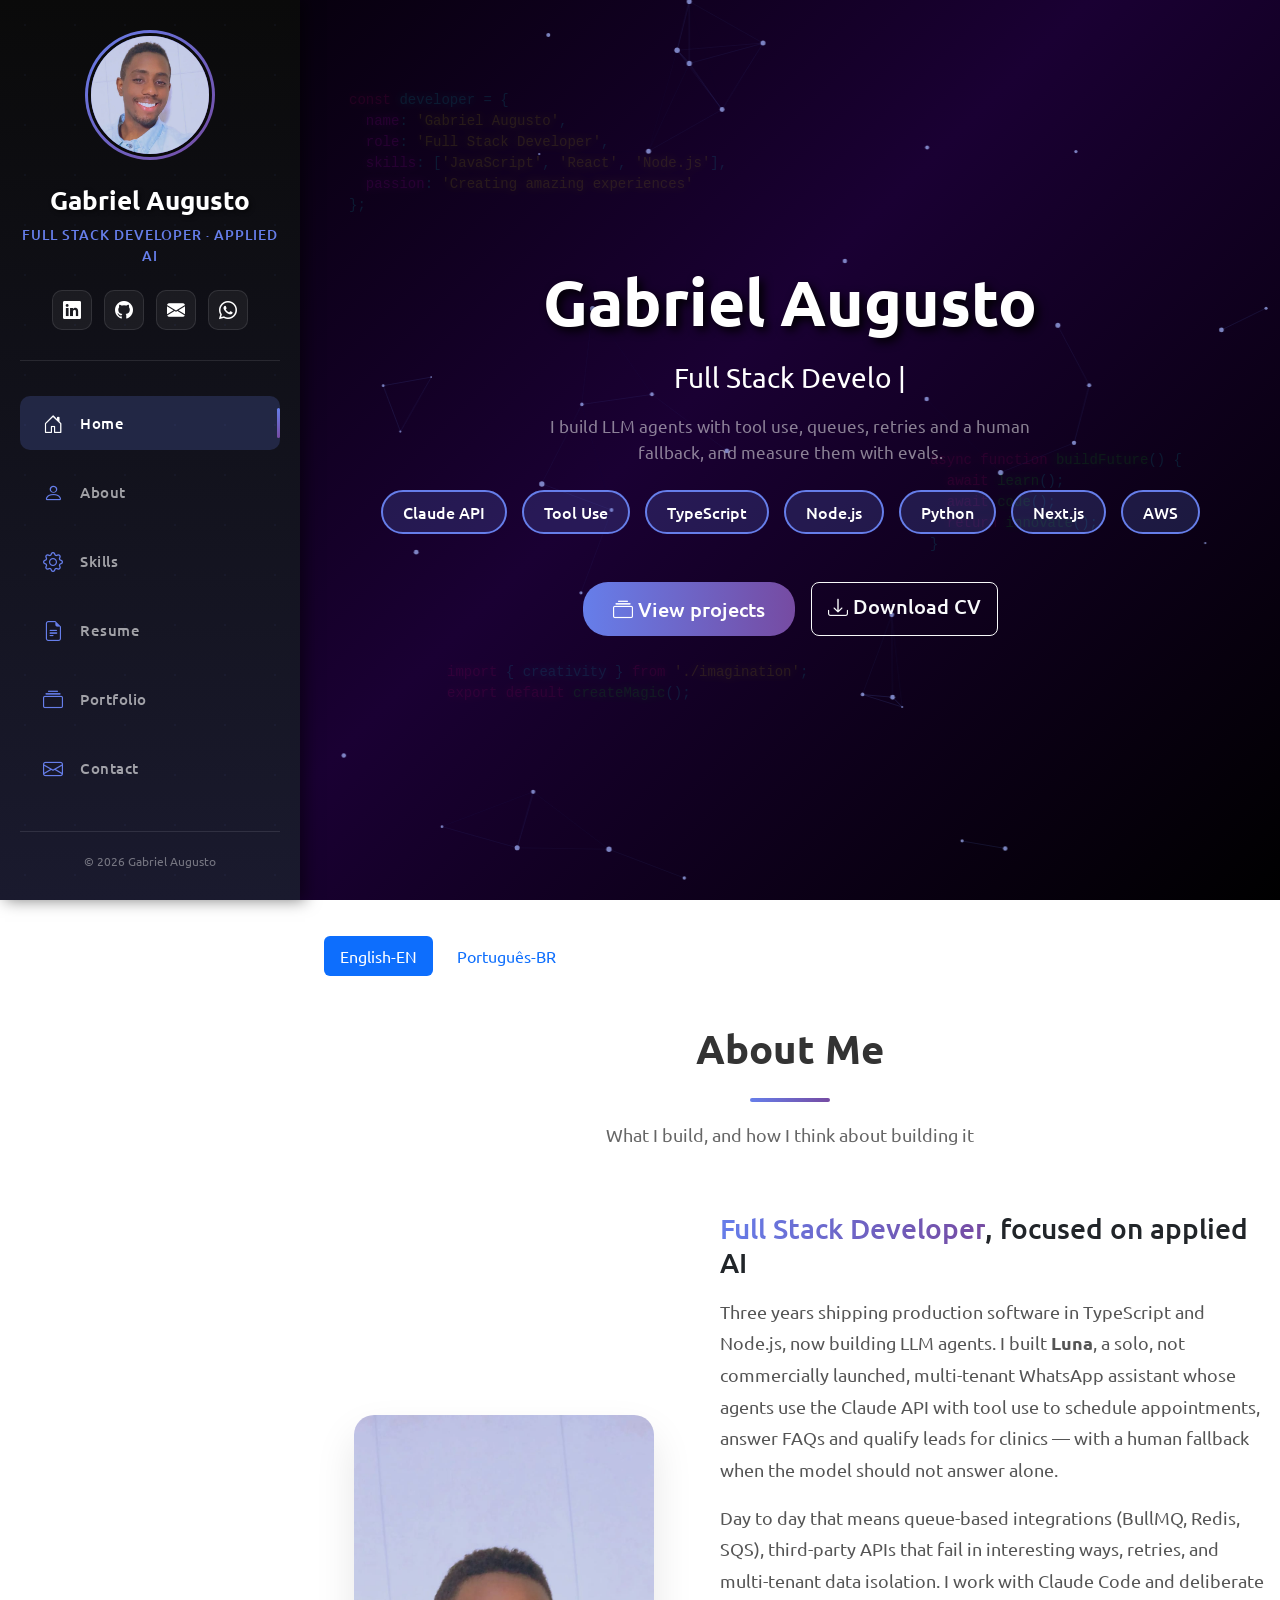
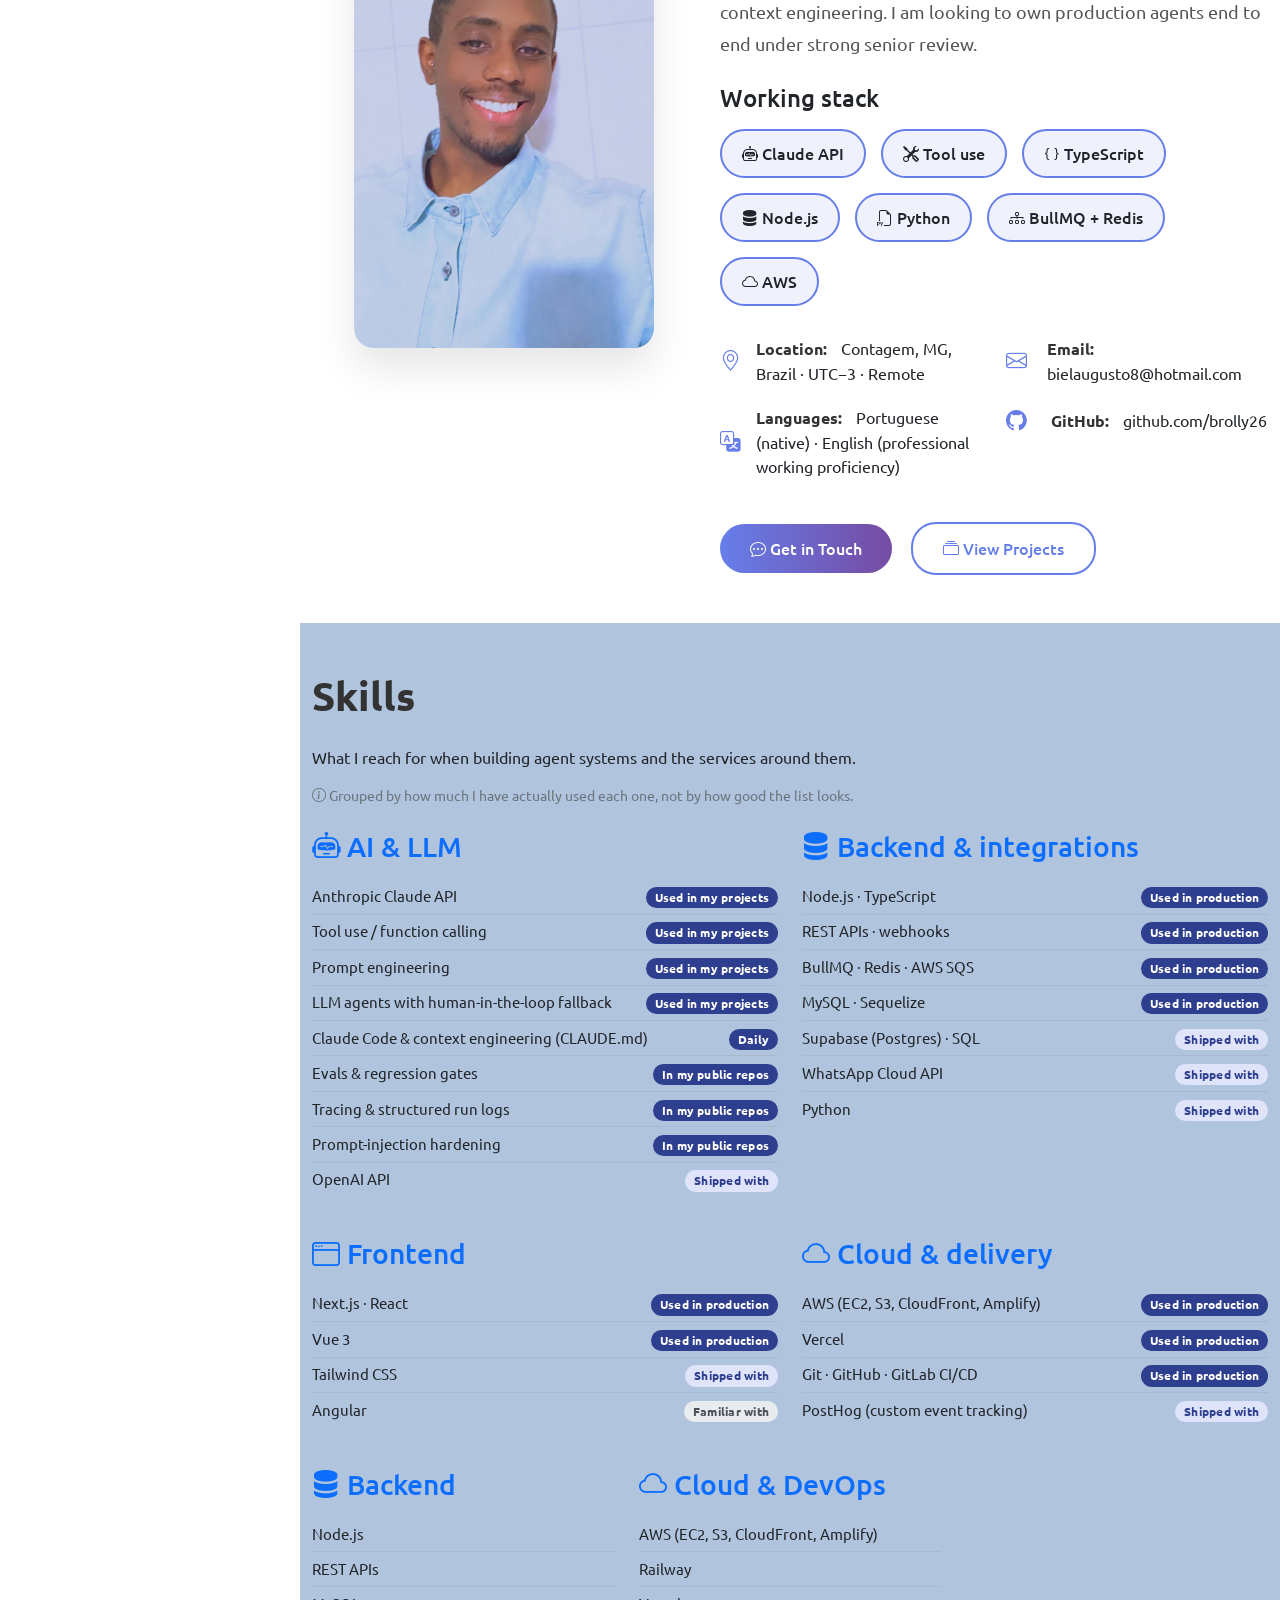
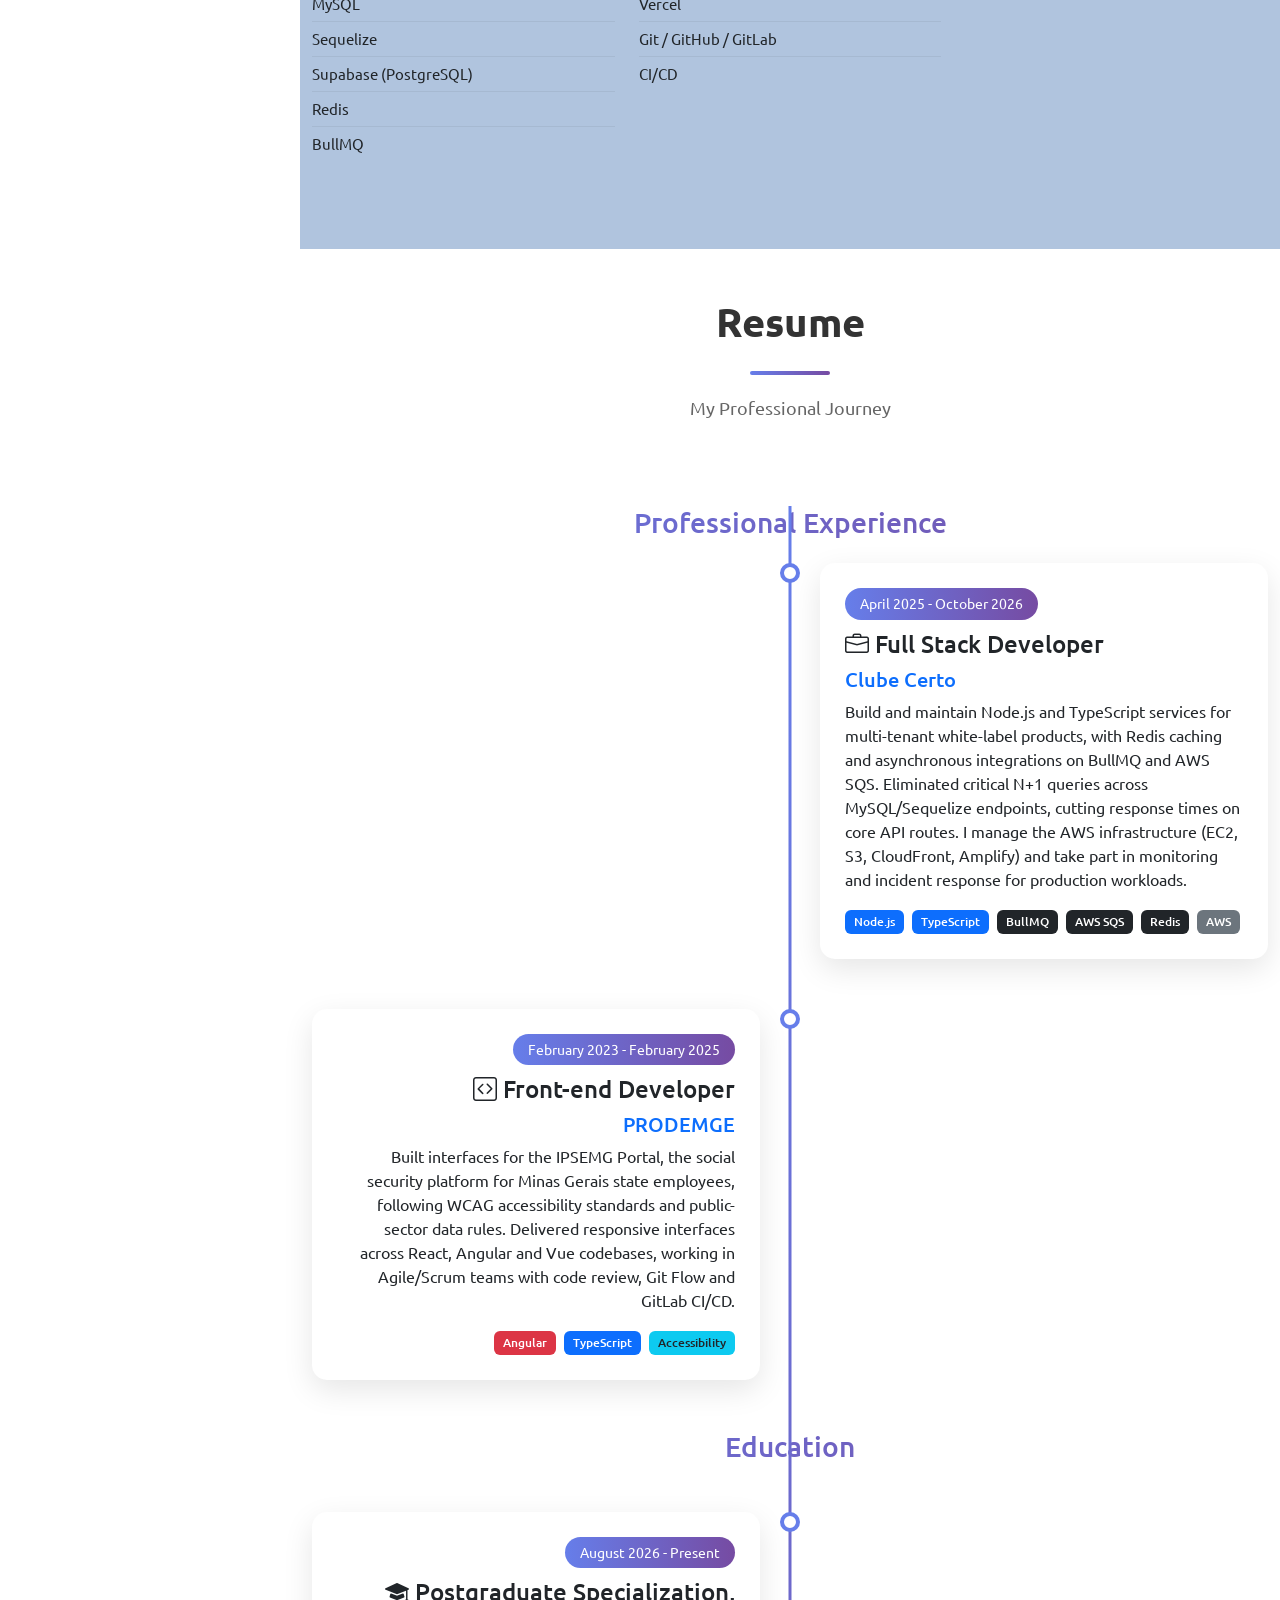
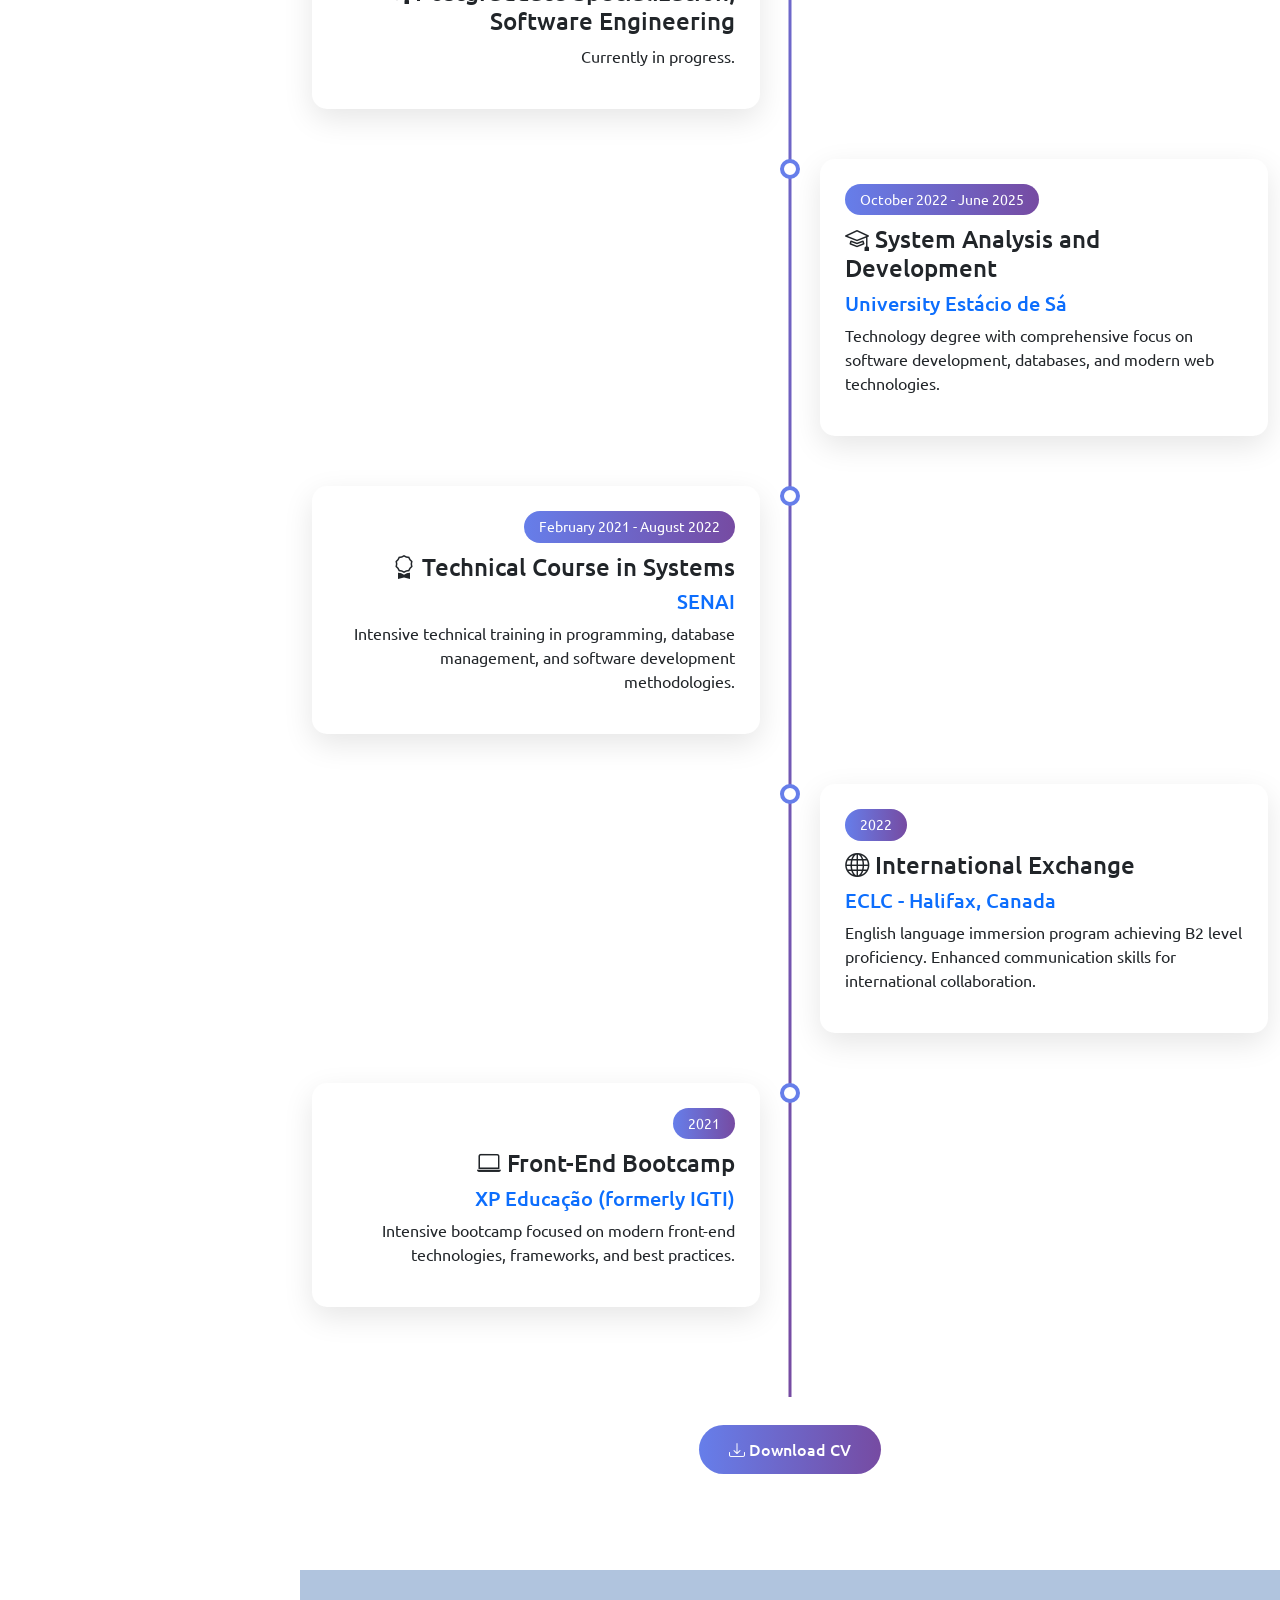
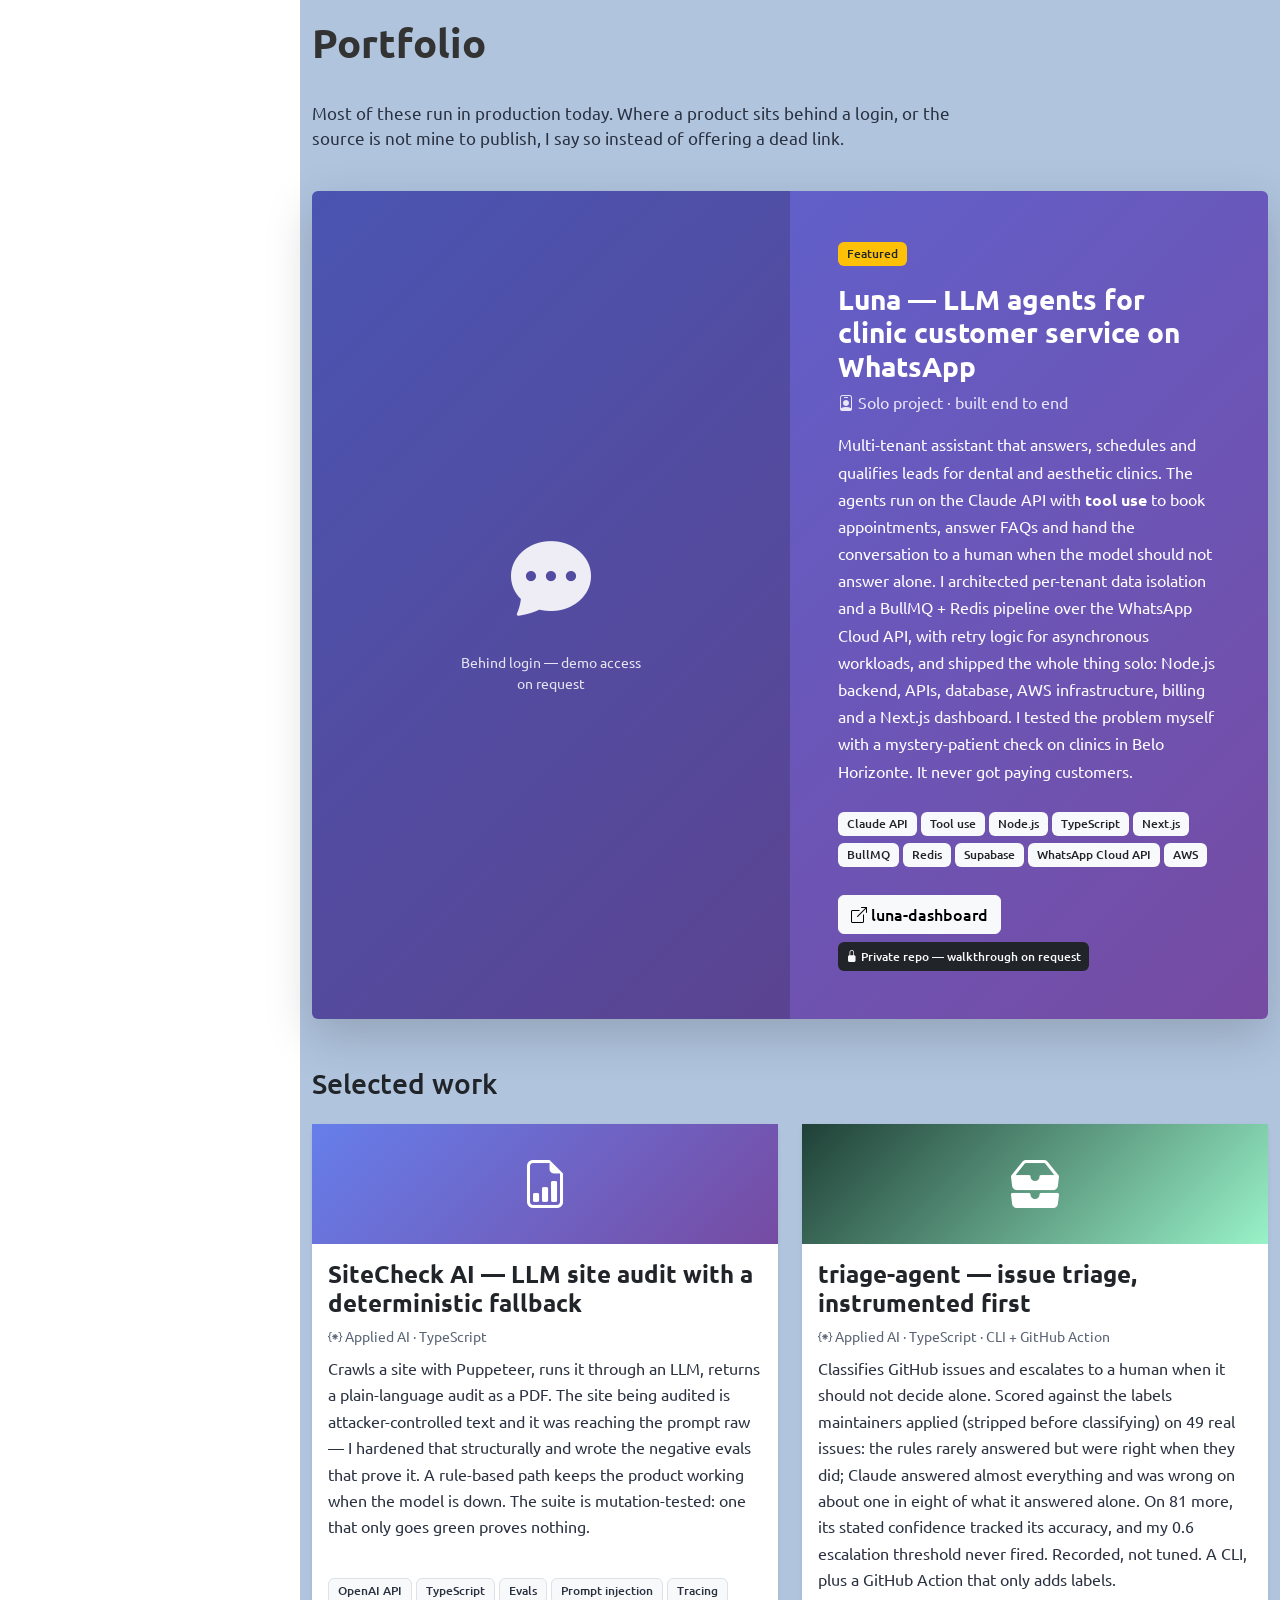
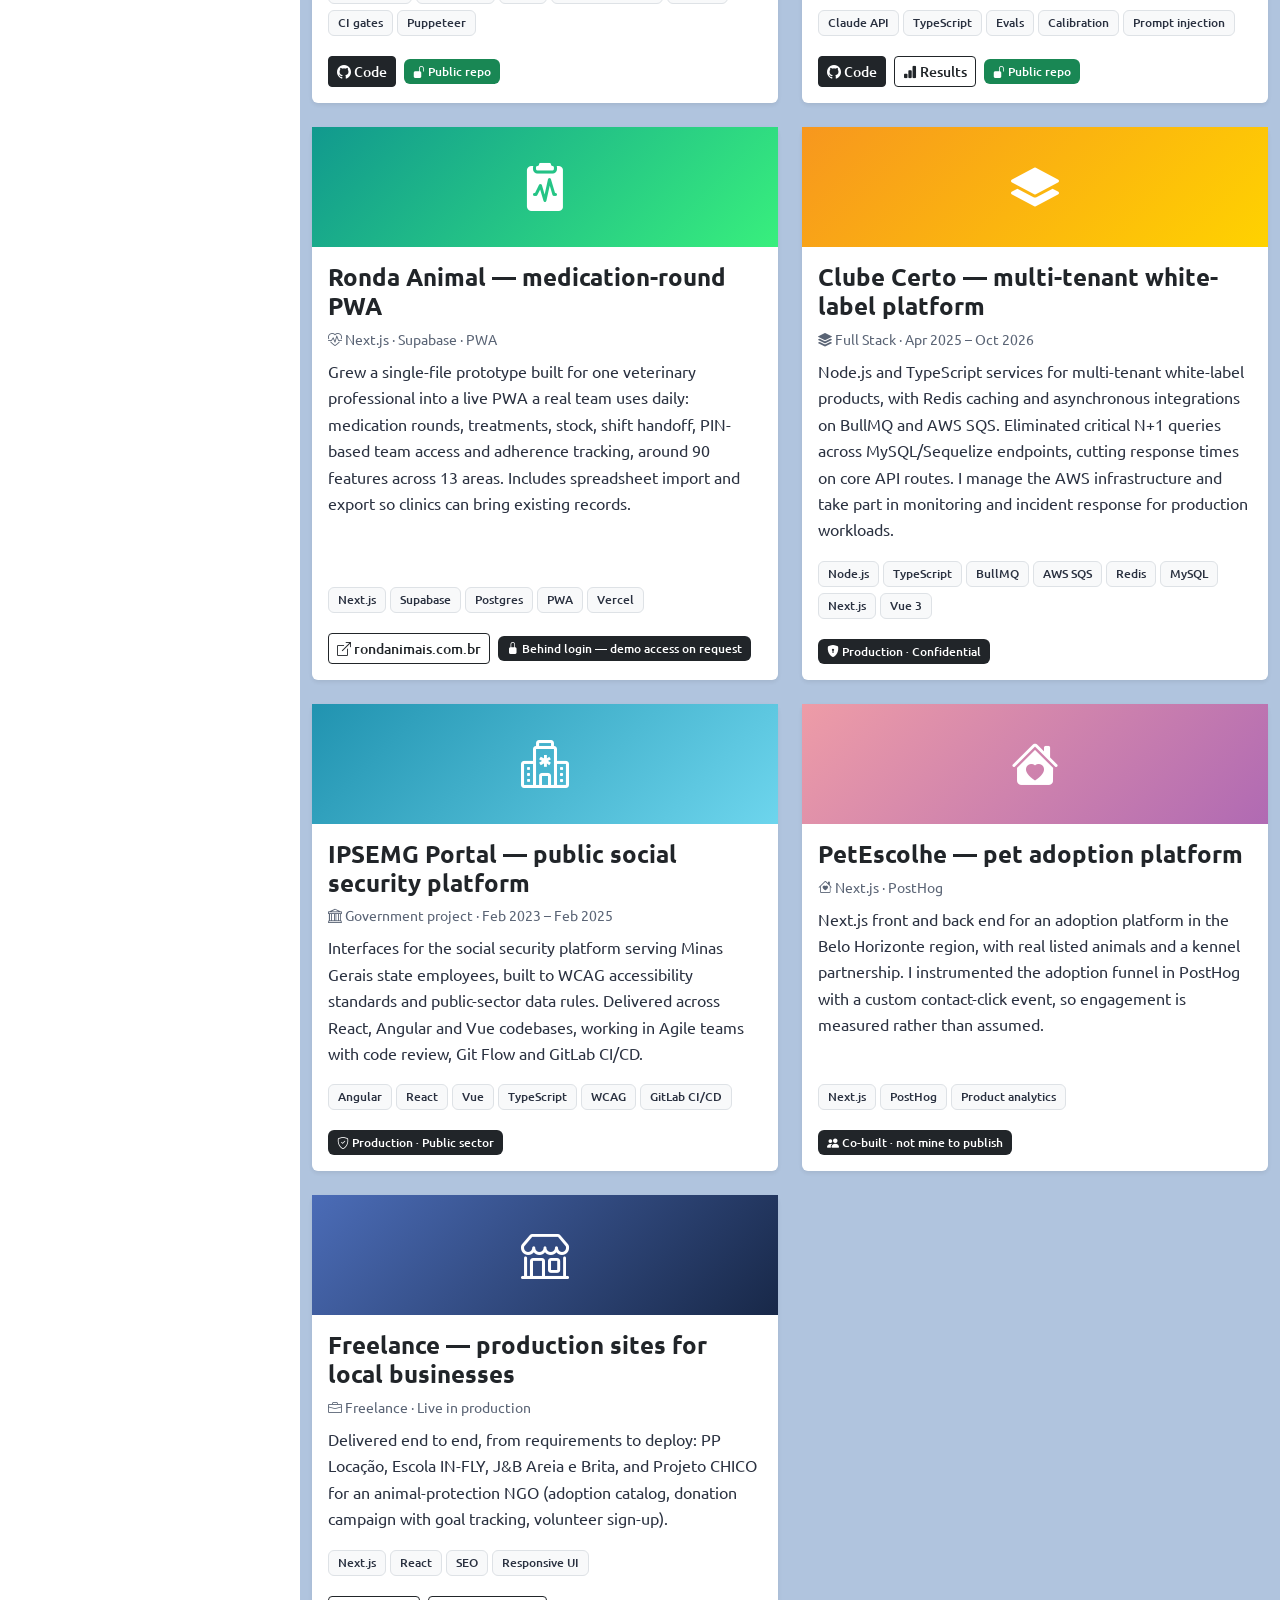
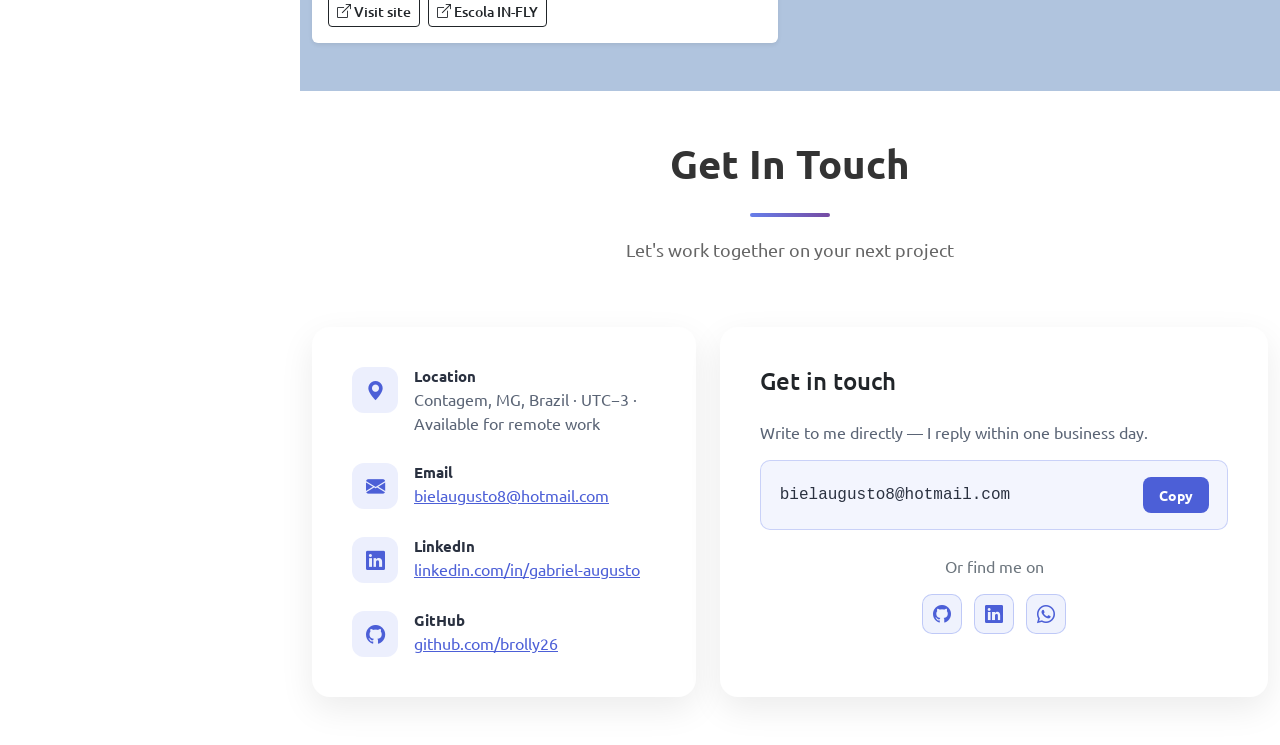
==== commit e0ba6324: "Relabel skills by where they were actually used "Daily, in production" no longer held after leaving " ====
--- a/index.html
+++ b/index.html
@@ -334,24 +334,24 @@
               <div class="col-md-6 mb-4">
                 <h3 class="text-primary mb-3"><i class="bi bi-robot" aria-hidden="true"></i> AI &amp; LLM</h3>
                 <ul class="list-unstyled tech-list">
-                  <li>Anthropic Claude API <span class="lvl lvl-1">Daily, in production</span></li>
-                  <li>Tool use / function calling <span class="lvl lvl-1">Daily, in production</span></li>
-                  <li>Prompt engineering <span class="lvl lvl-1">Daily, in production</span></li>
-                  <li>LLM agents with human-in-the-loop fallback <span class="lvl lvl-1">Daily, in production</span></li>
-                  <li>Claude Code &amp; context engineering (CLAUDE.md) <span class="lvl lvl-1">Daily, in production</span></li>
-                  <li>Evals &amp; regression gates <span class="lvl lvl-1">Daily, in production</span></li>
-                  <li>Tracing &amp; structured run logs <span class="lvl lvl-1">Daily, in production</span></li>
-                  <li>Prompt-injection hardening <span class="lvl lvl-1">Daily, in production</span></li>
+                  <li>Anthropic Claude API <span class="lvl lvl-1">Used in my projects</span></li>
+                  <li>Tool use / function calling <span class="lvl lvl-1">Used in my projects</span></li>
+                  <li>Prompt engineering <span class="lvl lvl-1">Used in my projects</span></li>
+                  <li>LLM agents with human-in-the-loop fallback <span class="lvl lvl-1">Used in my projects</span></li>
+                  <li>Claude Code &amp; context engineering (CLAUDE.md) <span class="lvl lvl-1">Daily</span></li>
+                  <li>Evals &amp; regression gates <span class="lvl lvl-1">In my public repos</span></li>
+                  <li>Tracing &amp; structured run logs <span class="lvl lvl-1">In my public repos</span></li>
+                  <li>Prompt-injection hardening <span class="lvl lvl-1">In my public repos</span></li>
                   <li>OpenAI API <span class="lvl lvl-2">Shipped with</span></li>
                 </ul>
               </div>
               <div class="col-md-6 mb-4">
                 <h3 class="text-primary mb-3"><i class="bi bi-server" aria-hidden="true"></i> Backend &amp; integrations</h3>
                 <ul class="list-unstyled tech-list">
-                  <li>Node.js &middot; TypeScript <span class="lvl lvl-1">Daily, in production</span></li>
-                  <li>REST APIs &middot; webhooks <span class="lvl lvl-1">Daily, in production</span></li>
-                  <li>BullMQ &middot; Redis &middot; AWS SQS <span class="lvl lvl-1">Daily, in production</span></li>
-                  <li>MySQL &middot; Sequelize <span class="lvl lvl-1">Daily, in production</span></li>
+                  <li>Node.js &middot; TypeScript <span class="lvl lvl-1">Used in production</span></li>
+                  <li>REST APIs &middot; webhooks <span class="lvl lvl-1">Used in production</span></li>
+                  <li>BullMQ &middot; Redis &middot; AWS SQS <span class="lvl lvl-1">Used in production</span></li>
+                  <li>MySQL &middot; Sequelize <span class="lvl lvl-1">Used in production</span></li>
                   <li>Supabase (Postgres) &middot; SQL <span class="lvl lvl-2">Shipped with</span></li>
                   <li>WhatsApp Cloud API <span class="lvl lvl-2">Shipped with</span></li>
                   <li>Python <span class="lvl lvl-2">Shipped with</span></li>
@@ -360,8 +360,8 @@
               <div class="col-md-6 mb-4">
                 <h3 class="text-primary mb-3"><i class="bi bi-window" aria-hidden="true"></i> Frontend</h3>
                 <ul class="list-unstyled tech-list">
-                  <li>Next.js &middot; React <span class="lvl lvl-1">Daily, in production</span></li>
-                  <li>Vue 3 <span class="lvl lvl-1">Daily, in production</span></li>
+                  <li>Next.js &middot; React <span class="lvl lvl-1">Used in production</span></li>
+                  <li>Vue 3 <span class="lvl lvl-1">Used in production</span></li>
                   <li>Tailwind CSS <span class="lvl lvl-2">Shipped with</span></li>
                   <li>Angular <span class="lvl lvl-3">Familiar with</span></li>
                 </ul>
@@ -369,9 +369,9 @@
               <div class="col-md-6 mb-4">
                 <h3 class="text-primary mb-3"><i class="bi bi-cloud" aria-hidden="true"></i> Cloud &amp; delivery</h3>
                 <ul class="list-unstyled tech-list">
-                  <li>AWS (EC2, S3, CloudFront, Amplify) <span class="lvl lvl-1">Daily, in production</span></li>
-                  <li>Vercel <span class="lvl lvl-1">Daily, in production</span></li>
-                  <li>Git &middot; GitHub &middot; GitLab CI/CD <span class="lvl lvl-1">Daily, in production</span></li>
+                  <li>AWS (EC2, S3, CloudFront, Amplify) <span class="lvl lvl-1">Used in production</span></li>
+                  <li>Vercel <span class="lvl lvl-1">Used in production</span></li>
+                  <li>Git &middot; GitHub &middot; GitLab CI/CD <span class="lvl lvl-1">Used in production</span></li>
                   <li>PostHog (custom event tracking) <span class="lvl lvl-2">Shipped with</span></li>
                 </ul>
               </div>
@@ -867,24 +867,24 @@
               <div class="col-md-6 mb-4">
                 <h3 class="text-primary mb-3"><i class="bi bi-robot" aria-hidden="true"></i> IA &amp; LLM</h3>
                 <ul class="list-unstyled tech-list">
-                  <li>Anthropic Claude API <span class="lvl lvl-1">Uso diário, em produção</span></li>
-                  <li>Tool use / function calling <span class="lvl lvl-1">Uso diário, em produção</span></li>
-                  <li>Prompt engineering <span class="lvl lvl-1">Uso diário, em produção</span></li>
-                  <li>LLM agents with human-in-the-loop fallback <span class="lvl lvl-1">Uso diário, em produção</span></li>
-                  <li>Claude Code &amp; context engineering (CLAUDE.md) <span class="lvl lvl-1">Uso diário, em produção</span></li>
-                  <li>Evals &amp; regression gates <span class="lvl lvl-1">Uso diário, em produção</span></li>
-                  <li>Tracing &amp; structured run logs <span class="lvl lvl-1">Uso diário, em produção</span></li>
-                  <li>Prompt-injection hardening <span class="lvl lvl-1">Uso diário, em produção</span></li>
+                  <li>Anthropic Claude API <span class="lvl lvl-1">Usado nos meus projetos</span></li>
+                  <li>Tool use / function calling <span class="lvl lvl-1">Usado nos meus projetos</span></li>
+                  <li>Prompt engineering <span class="lvl lvl-1">Usado nos meus projetos</span></li>
+                  <li>LLM agents with human-in-the-loop fallback <span class="lvl lvl-1">Usado nos meus projetos</span></li>
+                  <li>Claude Code &amp; context engineering (CLAUDE.md) <span class="lvl lvl-1">Uso diário</span></li>
+                  <li>Evals &amp; regression gates <span class="lvl lvl-1">Nos meus repos públicos</span></li>
+                  <li>Tracing &amp; structured run logs <span class="lvl lvl-1">Nos meus repos públicos</span></li>
+                  <li>Prompt-injection hardening <span class="lvl lvl-1">Nos meus repos públicos</span></li>
                   <li>OpenAI API <span class="lvl lvl-2">Já entreguei com</span></li>
                 </ul>
               </div>
               <div class="col-md-6 mb-4">
                 <h3 class="text-primary mb-3"><i class="bi bi-server" aria-hidden="true"></i> Backend &amp; integrações</h3>
                 <ul class="list-unstyled tech-list">
-                  <li>Node.js &middot; TypeScript <span class="lvl lvl-1">Uso diário, em produção</span></li>
-                  <li>REST APIs &middot; webhooks <span class="lvl lvl-1">Uso diário, em produção</span></li>
-                  <li>BullMQ &middot; Redis &middot; AWS SQS <span class="lvl lvl-1">Uso diário, em produção</span></li>
-                  <li>MySQL &middot; Sequelize <span class="lvl lvl-1">Uso diário, em produção</span></li>
+                  <li>Node.js &middot; TypeScript <span class="lvl lvl-1">Usado em produção</span></li>
+                  <li>REST APIs &middot; webhooks <span class="lvl lvl-1">Usado em produção</span></li>
+                  <li>BullMQ &middot; Redis &middot; AWS SQS <span class="lvl lvl-1">Usado em produção</span></li>
+                  <li>MySQL &middot; Sequelize <span class="lvl lvl-1">Usado em produção</span></li>
                   <li>Supabase (Postgres) &middot; SQL <span class="lvl lvl-2">Já entreguei com</span></li>
                   <li>WhatsApp Cloud API <span class="lvl lvl-2">Já entreguei com</span></li>
                   <li>Python <span class="lvl lvl-2">Já entreguei com</span></li>
@@ -893,8 +893,8 @@
               <div class="col-md-6 mb-4">
                 <h3 class="text-primary mb-3"><i class="bi bi-window" aria-hidden="true"></i> Frontend</h3>
                 <ul class="list-unstyled tech-list">
-                  <li>Next.js &middot; React <span class="lvl lvl-1">Uso diário, em produção</span></li>
-                  <li>Vue 3 <span class="lvl lvl-1">Uso diário, em produção</span></li>
+                  <li>Next.js &middot; React <span class="lvl lvl-1">Usado em produção</span></li>
+                  <li>Vue 3 <span class="lvl lvl-1">Usado em produção</span></li>
                   <li>Tailwind CSS <span class="lvl lvl-2">Já entreguei com</span></li>
                   <li>Angular <span class="lvl lvl-3">Familiaridade</span></li>
                 </ul>
@@ -902,9 +902,9 @@
               <div class="col-md-6 mb-4">
                 <h3 class="text-primary mb-3"><i class="bi bi-cloud" aria-hidden="true"></i> Cloud &amp; entrega</h3>
                 <ul class="list-unstyled tech-list">
-                  <li>AWS (EC2, S3, CloudFront, Amplify) <span class="lvl lvl-1">Uso diário, em produção</span></li>
-                  <li>Vercel <span class="lvl lvl-1">Uso diário, em produção</span></li>
-                  <li>Git &middot; GitHub &middot; GitLab CI/CD <span class="lvl lvl-1">Uso diário, em produção</span></li>
+                  <li>AWS (EC2, S3, CloudFront, Amplify) <span class="lvl lvl-1">Usado em produção</span></li>
+                  <li>Vercel <span class="lvl lvl-1">Usado em produção</span></li>
+                  <li>Git &middot; GitHub &middot; GitLab CI/CD <span class="lvl lvl-1">Usado em produção</span></li>
                   <li>PostHog (custom event tracking) <span class="lvl lvl-2">Já entreguei com</span></li>
                 </ul>
               </div>
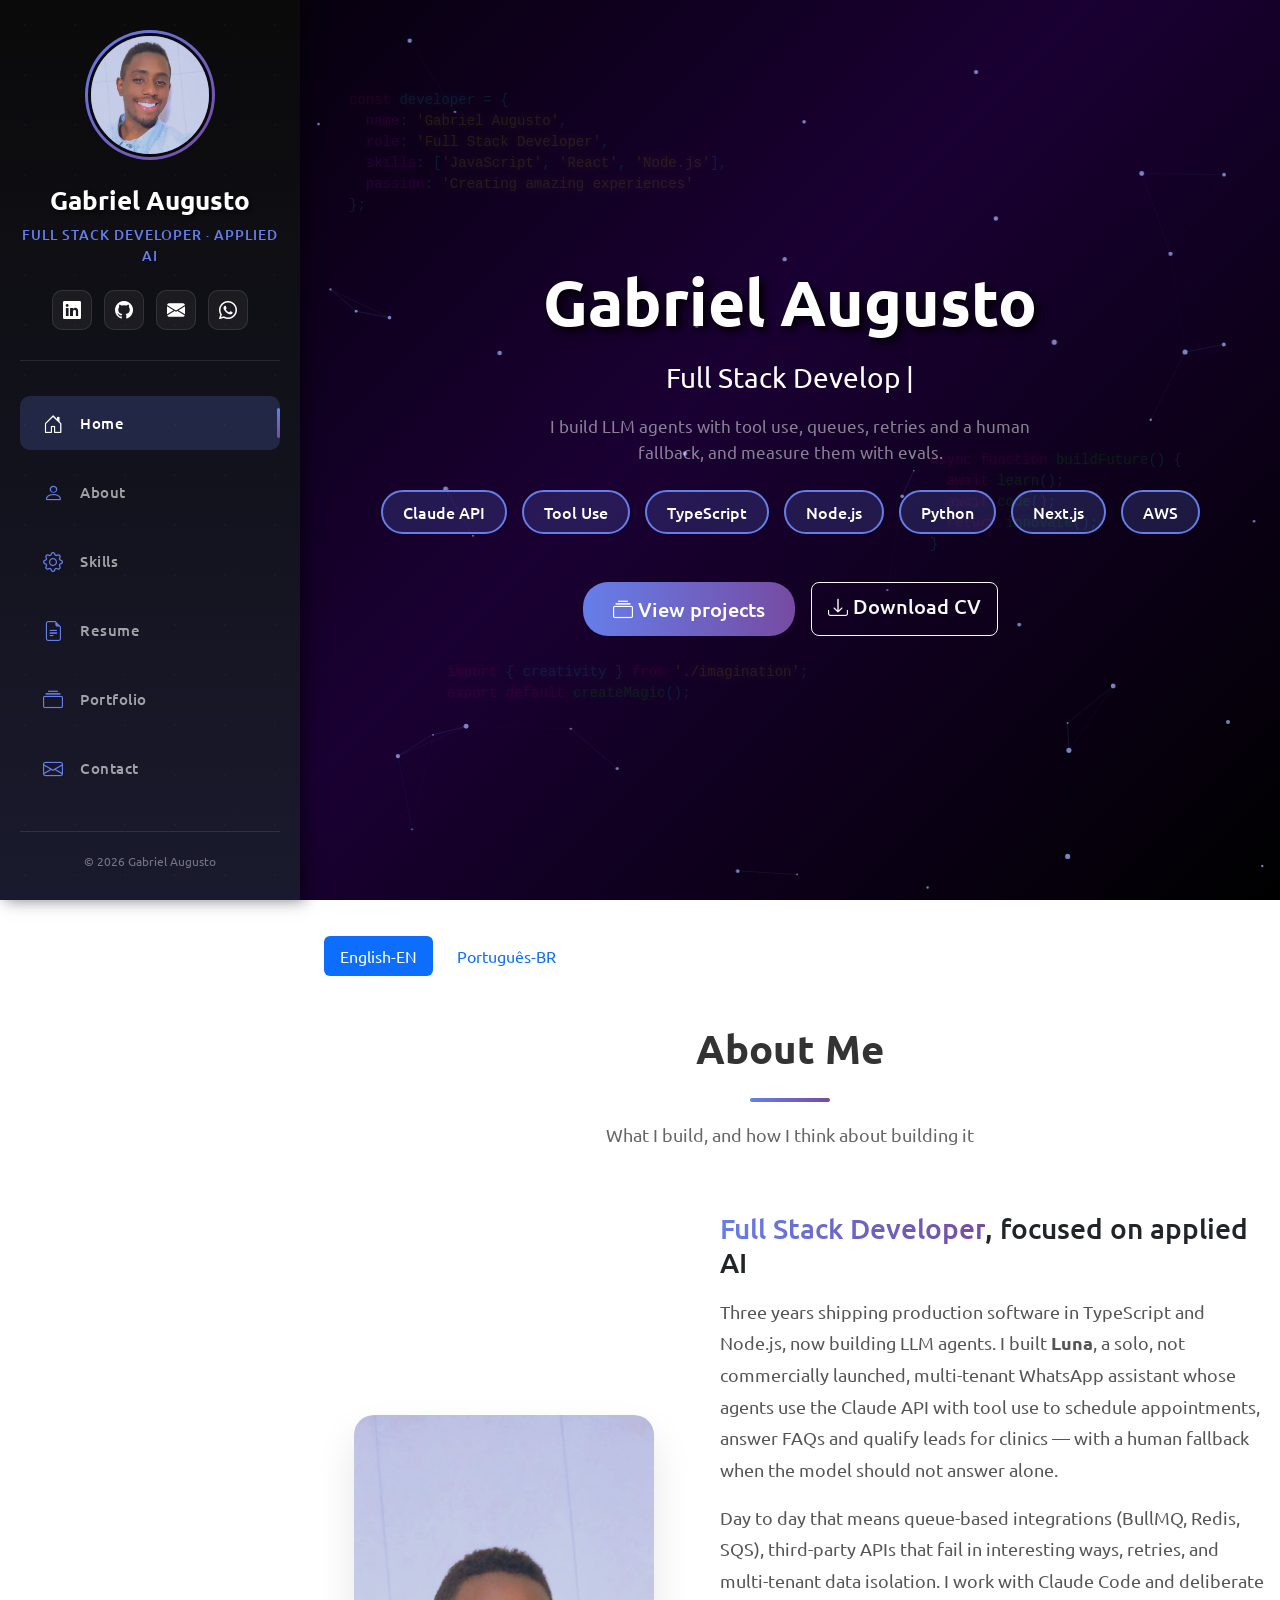
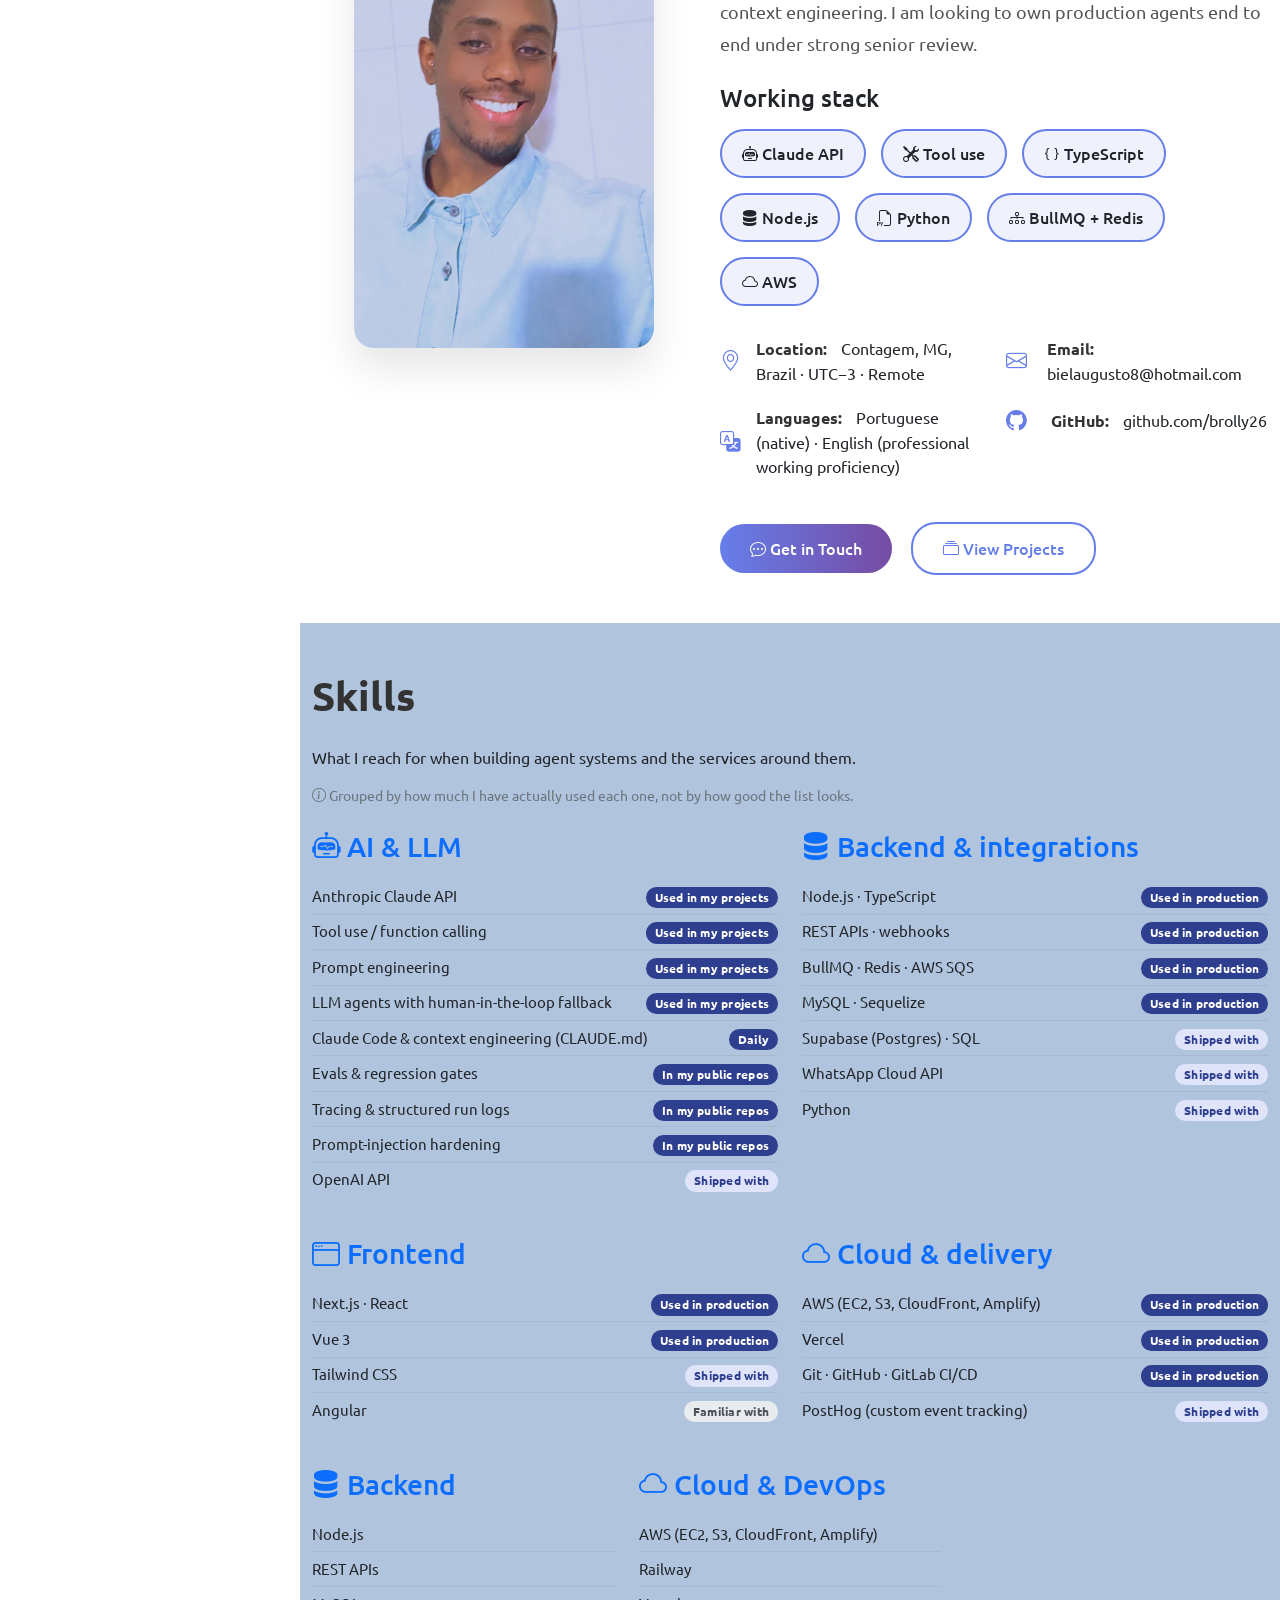
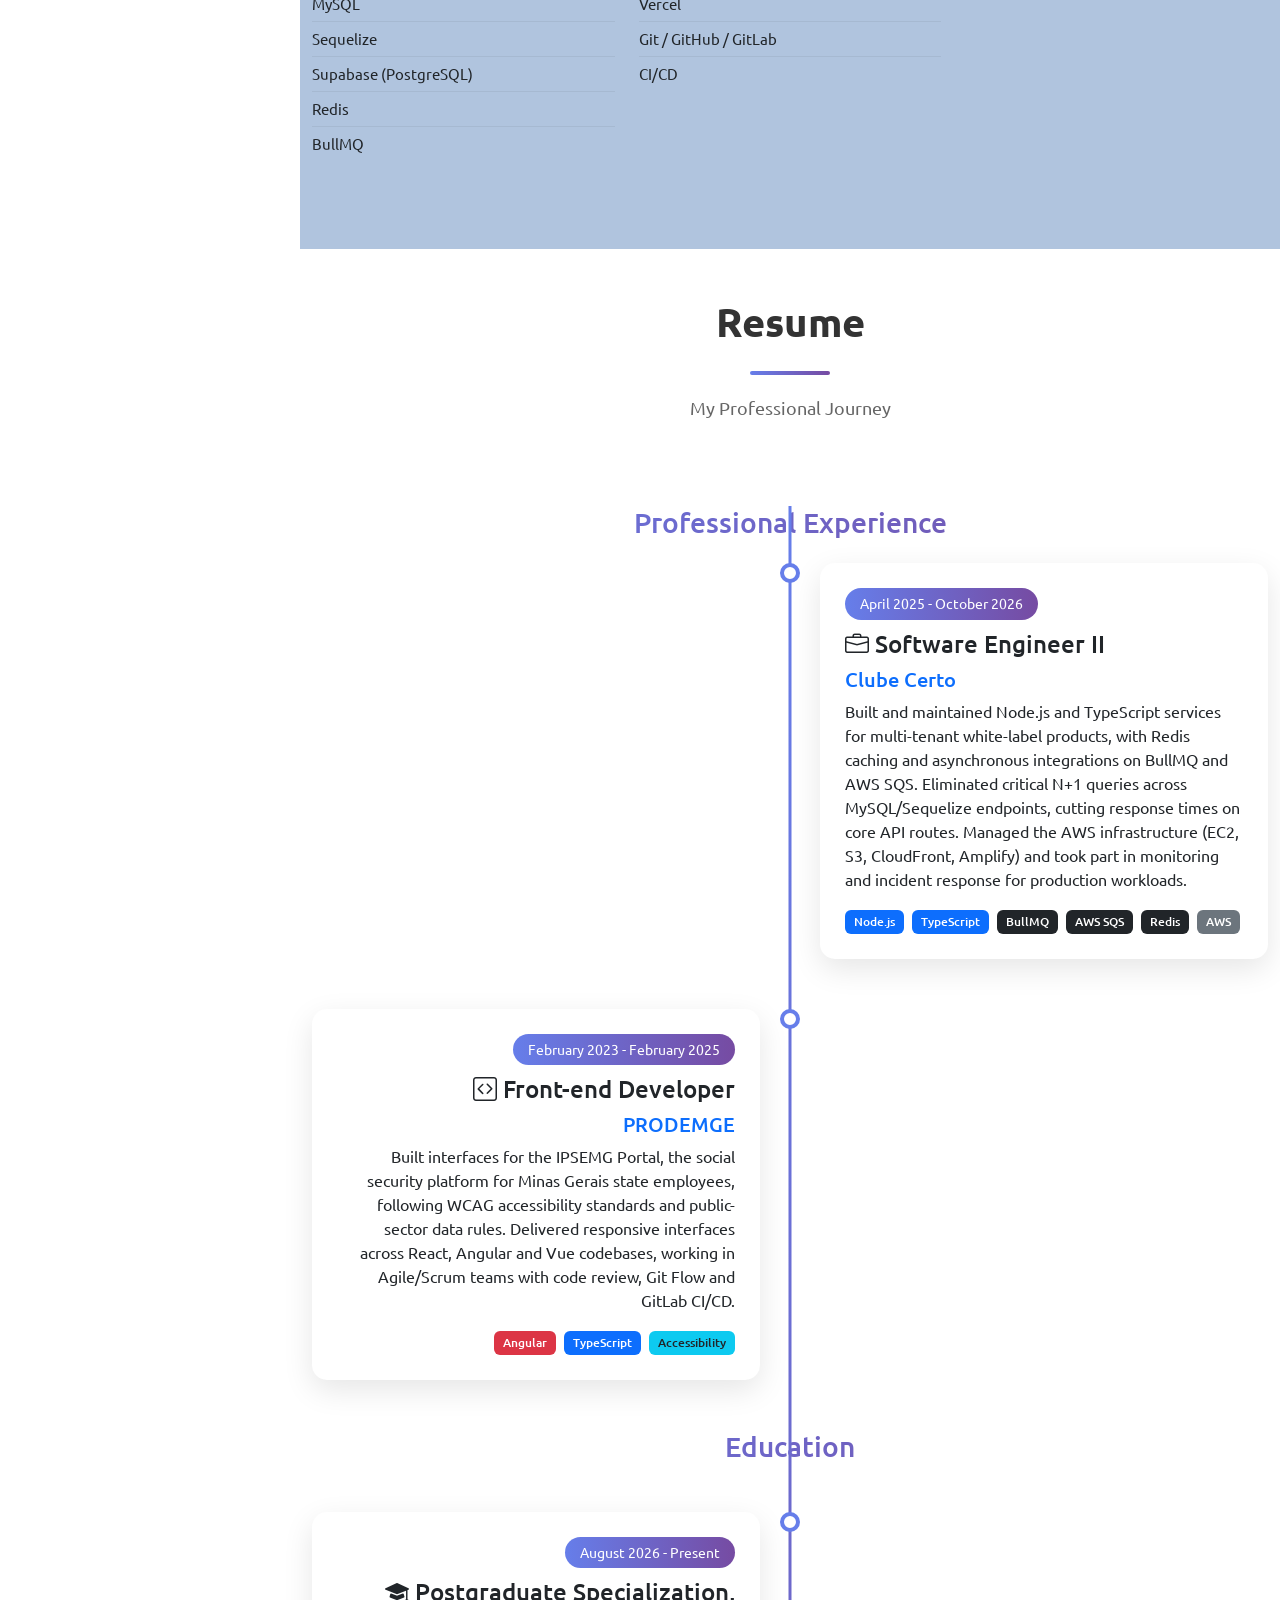
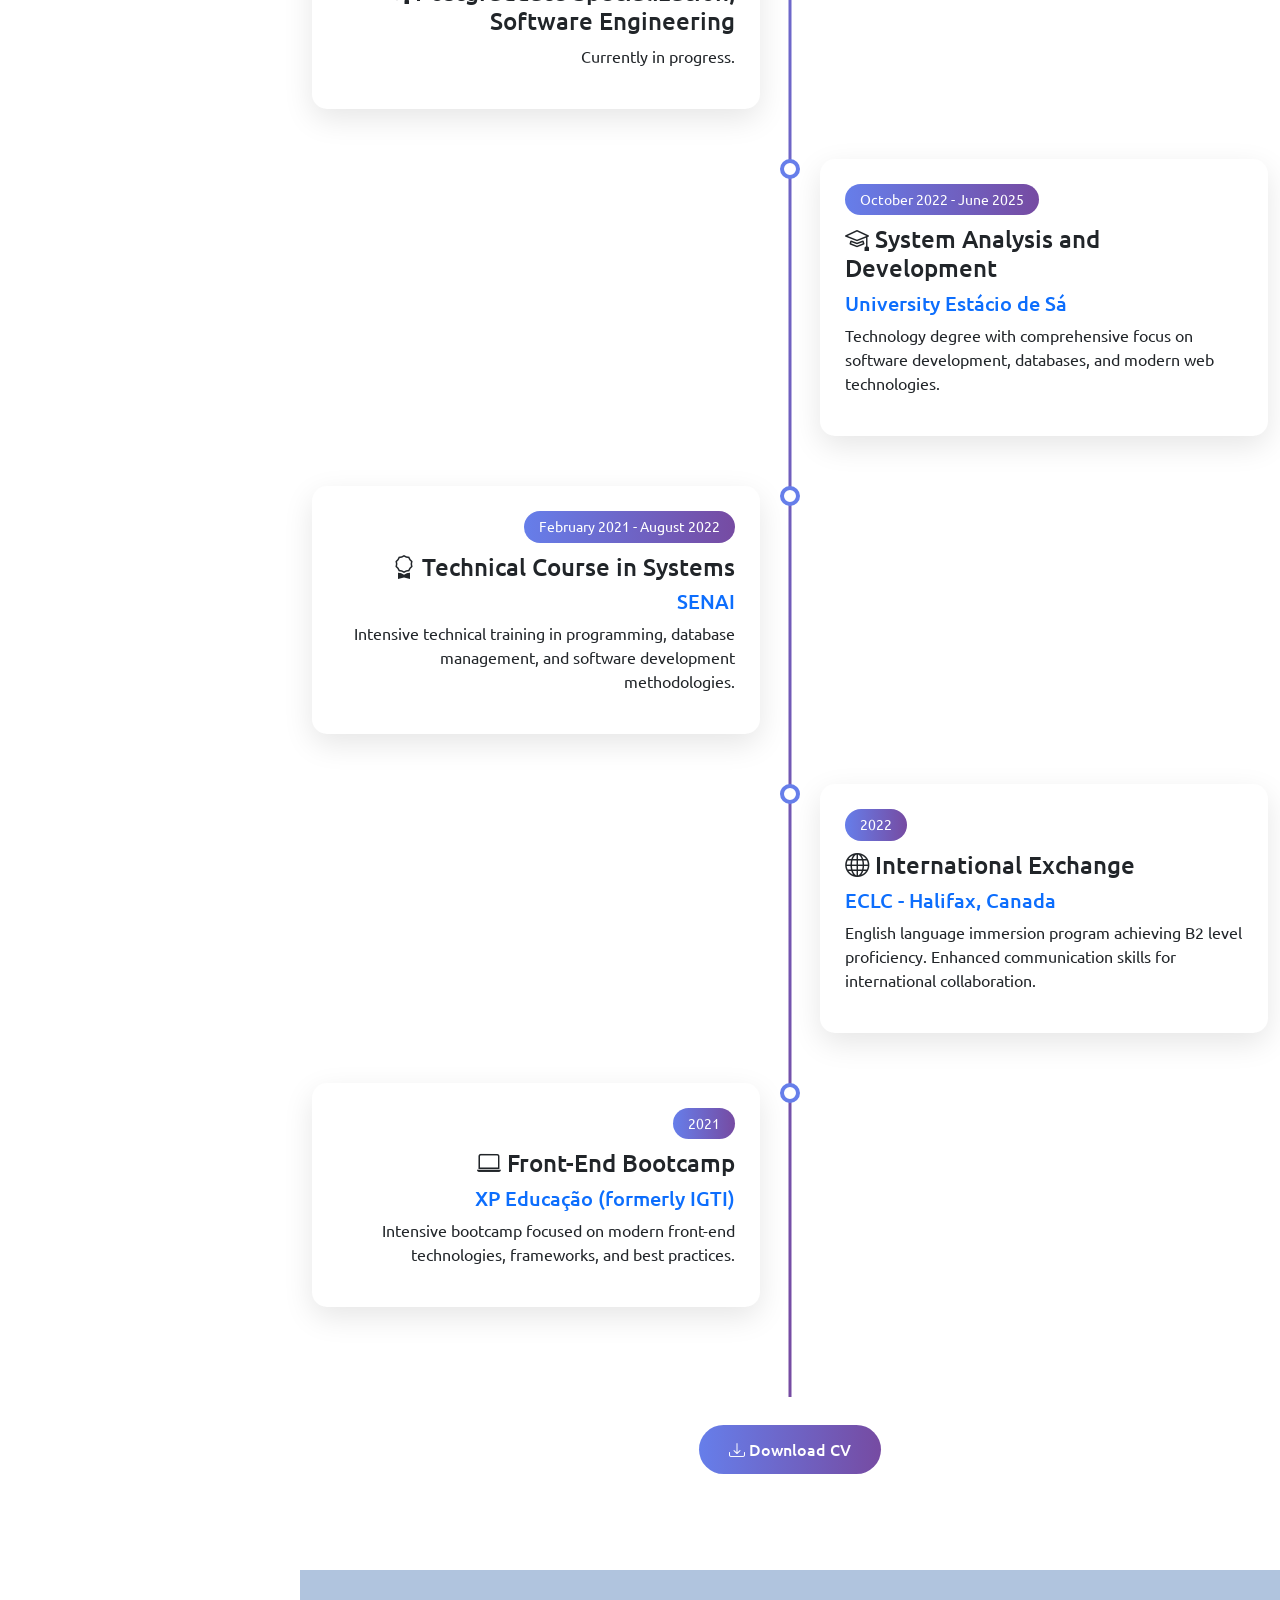
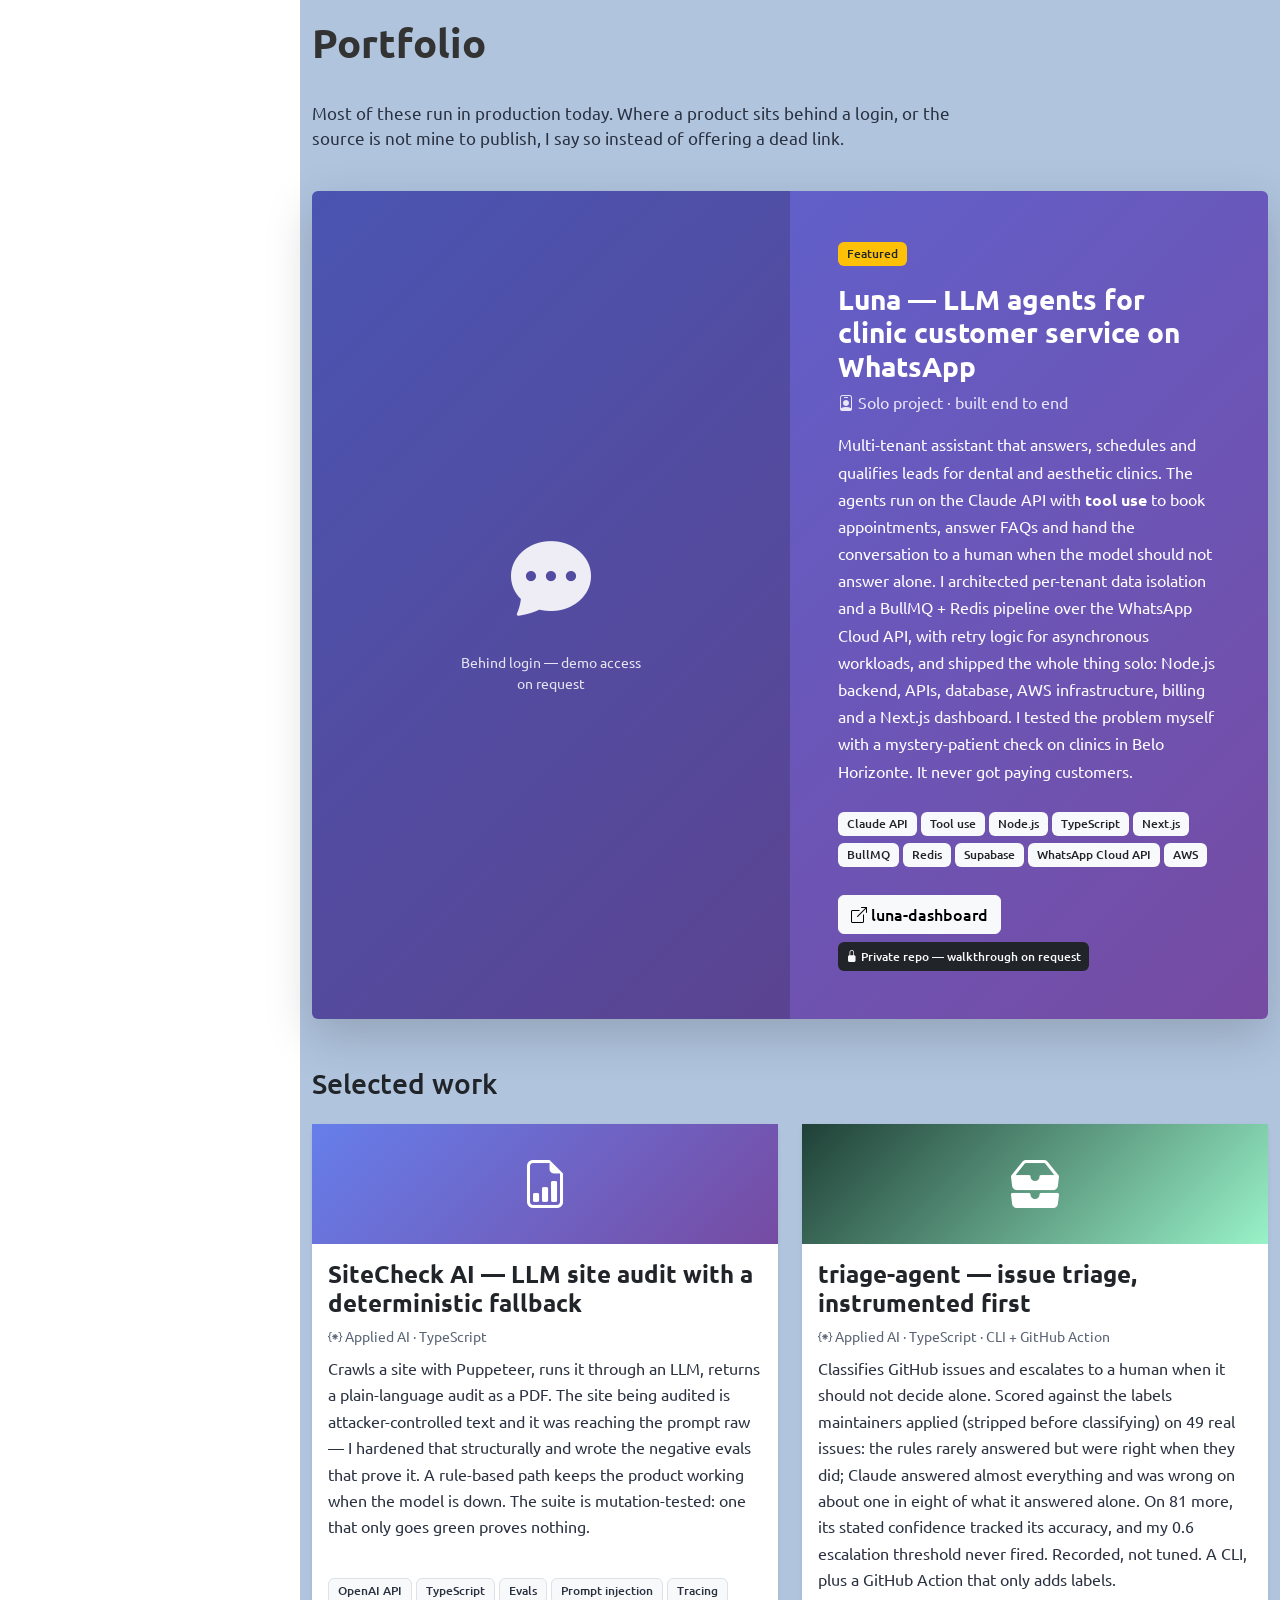
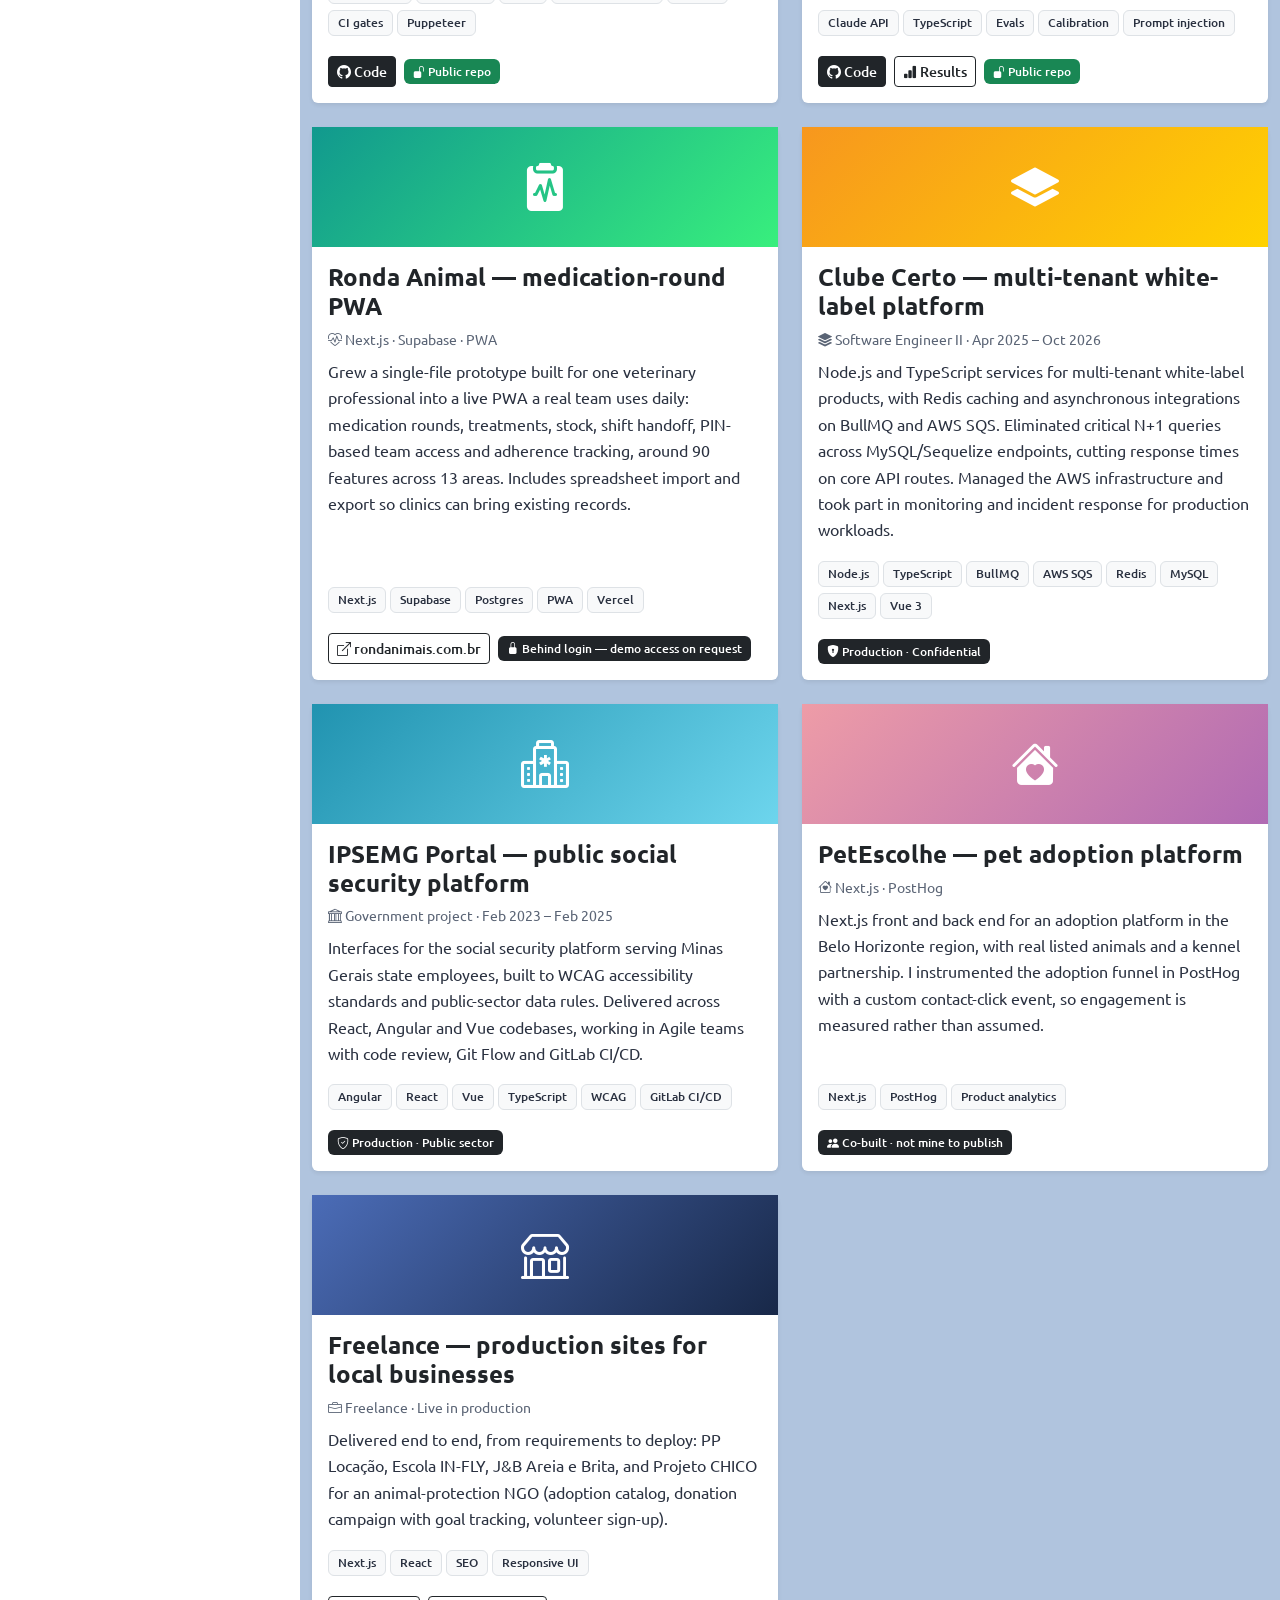
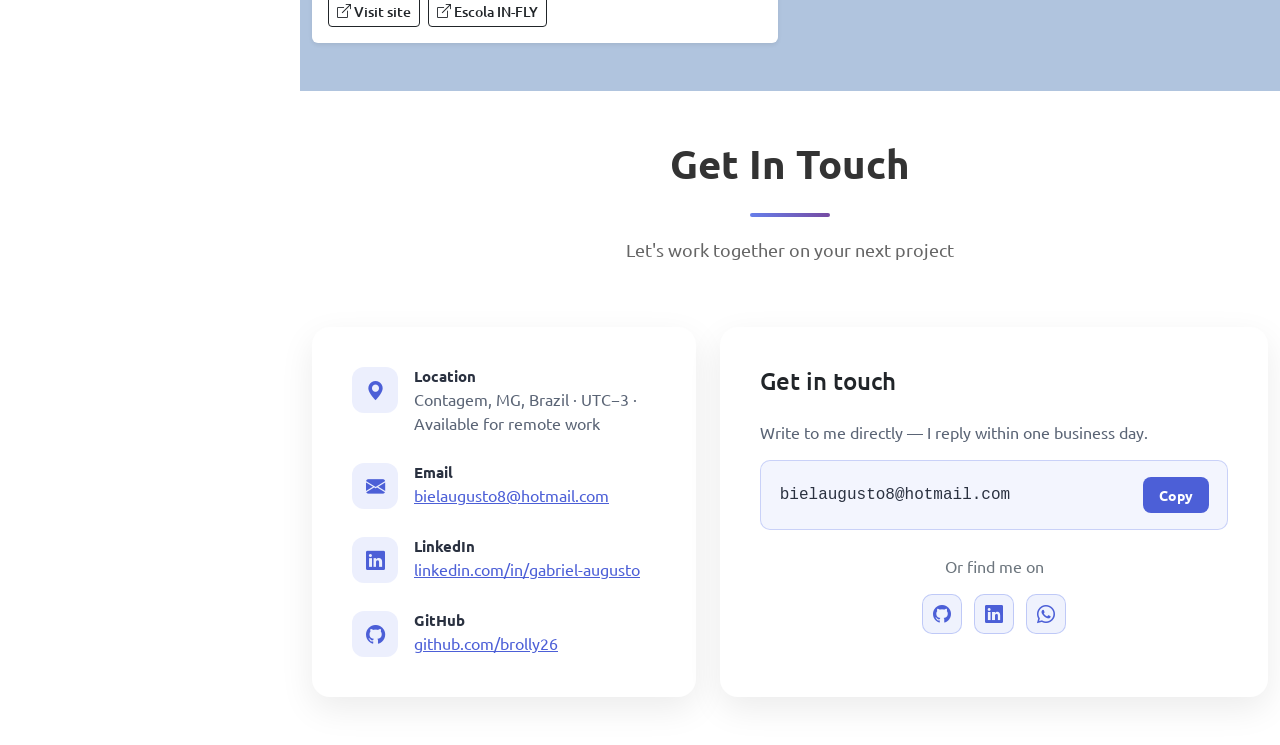
==== commit cf1890dc: "Use the official Clube Certo title, Software Engineer II Matches LinkedIn. The role ended in October" ====
--- a/index.html
+++ b/index.html
@@ -421,9 +421,9 @@
                 <div class="timeline-dot"></div>
                 <div class="timeline-content">
                   <span class="timeline-date">April 2025 - October 2026</span>
-                  <h4><i class="bi bi-briefcase"></i> Full Stack Developer</h4>
+                  <h4><i class="bi bi-briefcase"></i> Software Engineer II</h4>
                   <h5 class="text-primary">Clube Certo</h5>
-                  <p>Build and maintain Node.js and TypeScript services for multi-tenant white-label products, with Redis caching and asynchronous integrations on BullMQ and AWS SQS. Eliminated critical N+1 queries across MySQL/Sequelize endpoints, cutting response times on core API routes. I manage the AWS infrastructure (EC2, S3, CloudFront, Amplify) and take part in monitoring and incident response for production workloads.</p>
+                  <p>Built and maintained Node.js and TypeScript services for multi-tenant white-label products, with Redis caching and asynchronous integrations on BullMQ and AWS SQS. Eliminated critical N+1 queries across MySQL/Sequelize endpoints, cutting response times on core API routes. Managed the AWS infrastructure (EC2, S3, CloudFront, Amplify) and took part in monitoring and incident response for production workloads.</p>
                   <div class="mt-2">
                     <span class="badge bg-primary me-1">Node.js</span>
                     <span class="badge bg-primary me-1">TypeScript</span>
@@ -599,8 +599,8 @@
                   </div>
                   <div class="card-body d-flex flex-column">
                     <h4 class="card-title fw-bold">Clube Certo &mdash; multi-tenant white-label platform</h4>
-                    <p class="card-meta small mb-2"><i class="bi bi-stack" aria-hidden="true"></i> Full Stack &middot; Apr 2025 &ndash; Oct 2026</p>
-                    <p class="card-text flex-grow-1">Node.js and TypeScript services for multi-tenant white-label products, with Redis caching and asynchronous integrations on BullMQ and AWS SQS. Eliminated critical N+1 queries across MySQL/Sequelize endpoints, cutting response times on core API routes. I manage the AWS infrastructure and take part in monitoring and incident response for production workloads.</p>
+                    <p class="card-meta small mb-2"><i class="bi bi-stack" aria-hidden="true"></i> Software Engineer II &middot; Apr 2025 &ndash; Oct 2026</p>
+                    <p class="card-text flex-grow-1">Node.js and TypeScript services for multi-tenant white-label products, with Redis caching and asynchronous integrations on BullMQ and AWS SQS. Eliminated critical N+1 queries across MySQL/Sequelize endpoints, cutting response times on core API routes. Managed the AWS infrastructure and took part in monitoring and incident response for production workloads.</p>
                     <div class="mb-3"><span class="badge text-bg-light border me-1 mb-1">Node.js</span><span class="badge text-bg-light border me-1 mb-1">TypeScript</span><span class="badge text-bg-light border me-1 mb-1">BullMQ</span><span class="badge text-bg-light border me-1 mb-1">AWS SQS</span><span class="badge text-bg-light border me-1 mb-1">Redis</span><span class="badge text-bg-light border me-1 mb-1">MySQL</span><span class="badge text-bg-light border me-1 mb-1">Next.js</span><span class="badge text-bg-light border me-1 mb-1">Vue 3</span></div>
                     <div class="card-actions mt-auto"><span class="badge bg-dark"><i class="bi bi-shield-lock-fill" aria-hidden="true"></i> Production &middot; Confidential</span></div>
                   </div>
@@ -953,9 +953,9 @@
                 <div class="timeline-dot"></div>
                 <div class="timeline-content">
                   <span class="timeline-date">Abril 2025 - Outubro 2026</span>
-                  <h4><i class="bi bi-briefcase"></i> Desenvolvedor Full Stack</h4>
+                  <h4><i class="bi bi-briefcase"></i> Software Engineer II</h4>
                   <h5 class="text-primary">Clube Certo</h5>
-                  <p>Construo e mantenho serviços em Node.js e TypeScript para produtos white-label multi-tenant, com cache em Redis e integrações assíncronas em BullMQ e AWS SQS. Eliminei queries N+1 críticas em endpoints MySQL/Sequelize, reduzindo o tempo de resposta em rotas centrais da API. Cuido da infraestrutura AWS (EC2, S3, CloudFront, Amplify) e participo do monitoramento e da resposta a incidentes em produção.</p>
+                  <p>Construí e mantive serviços em Node.js e TypeScript para produtos white-label multi-tenant, com cache em Redis e integrações assíncronas em BullMQ e AWS SQS. Eliminei queries N+1 críticas em endpoints MySQL/Sequelize, reduzindo o tempo de resposta em rotas centrais da API. Cuidei da infraestrutura AWS (EC2, S3, CloudFront, Amplify) e participei do monitoramento e da resposta a incidentes em produção.</p>
                   <div class="mt-2">
                     <span class="badge bg-primary me-1">Node.js</span>
                     <span class="badge bg-primary me-1">TypeScript</span>
@@ -1131,8 +1131,8 @@
                   </div>
                   <div class="card-body d-flex flex-column">
                     <h4 class="card-title fw-bold">Clube Certo &mdash; plataforma white-label multi-tenant</h4>
-                    <p class="card-meta small mb-2"><i class="bi bi-stack" aria-hidden="true"></i> Full Stack &middot; Abr 2025 &ndash; Out 2026</p>
-                    <p class="card-text flex-grow-1">Serviços em Node.js e TypeScript para produtos white-label multi-tenant, com cache em Redis e integrações assíncronas em BullMQ e AWS SQS. Eliminei queries N+1 críticas em endpoints MySQL/Sequelize, reduzindo o tempo de resposta em rotas centrais da API. Cuido da infraestrutura AWS e participo do monitoramento e da resposta a incidentes das cargas em produção.</p>
+                    <p class="card-meta small mb-2"><i class="bi bi-stack" aria-hidden="true"></i> Software Engineer II &middot; Abr 2025 &ndash; Out 2026</p>
+                    <p class="card-text flex-grow-1">Serviços em Node.js e TypeScript para produtos white-label multi-tenant, com cache em Redis e integrações assíncronas em BullMQ e AWS SQS. Eliminei queries N+1 críticas em endpoints MySQL/Sequelize, reduzindo o tempo de resposta em rotas centrais da API. Cuidei da infraestrutura AWS e participei do monitoramento e da resposta a incidentes das cargas em produção.</p>
                     <div class="mb-3"><span class="badge text-bg-light border me-1 mb-1">Node.js</span><span class="badge text-bg-light border me-1 mb-1">TypeScript</span><span class="badge text-bg-light border me-1 mb-1">BullMQ</span><span class="badge text-bg-light border me-1 mb-1">AWS SQS</span><span class="badge text-bg-light border me-1 mb-1">Redis</span><span class="badge text-bg-light border me-1 mb-1">MySQL</span><span class="badge text-bg-light border me-1 mb-1">Next.js</span><span class="badge text-bg-light border me-1 mb-1">Vue 3</span></div>
                     <div class="card-actions mt-auto"><span class="badge bg-dark"><i class="bi bi-shield-lock-fill" aria-hidden="true"></i> Production &middot; Confidential</span></div>
                   </div>
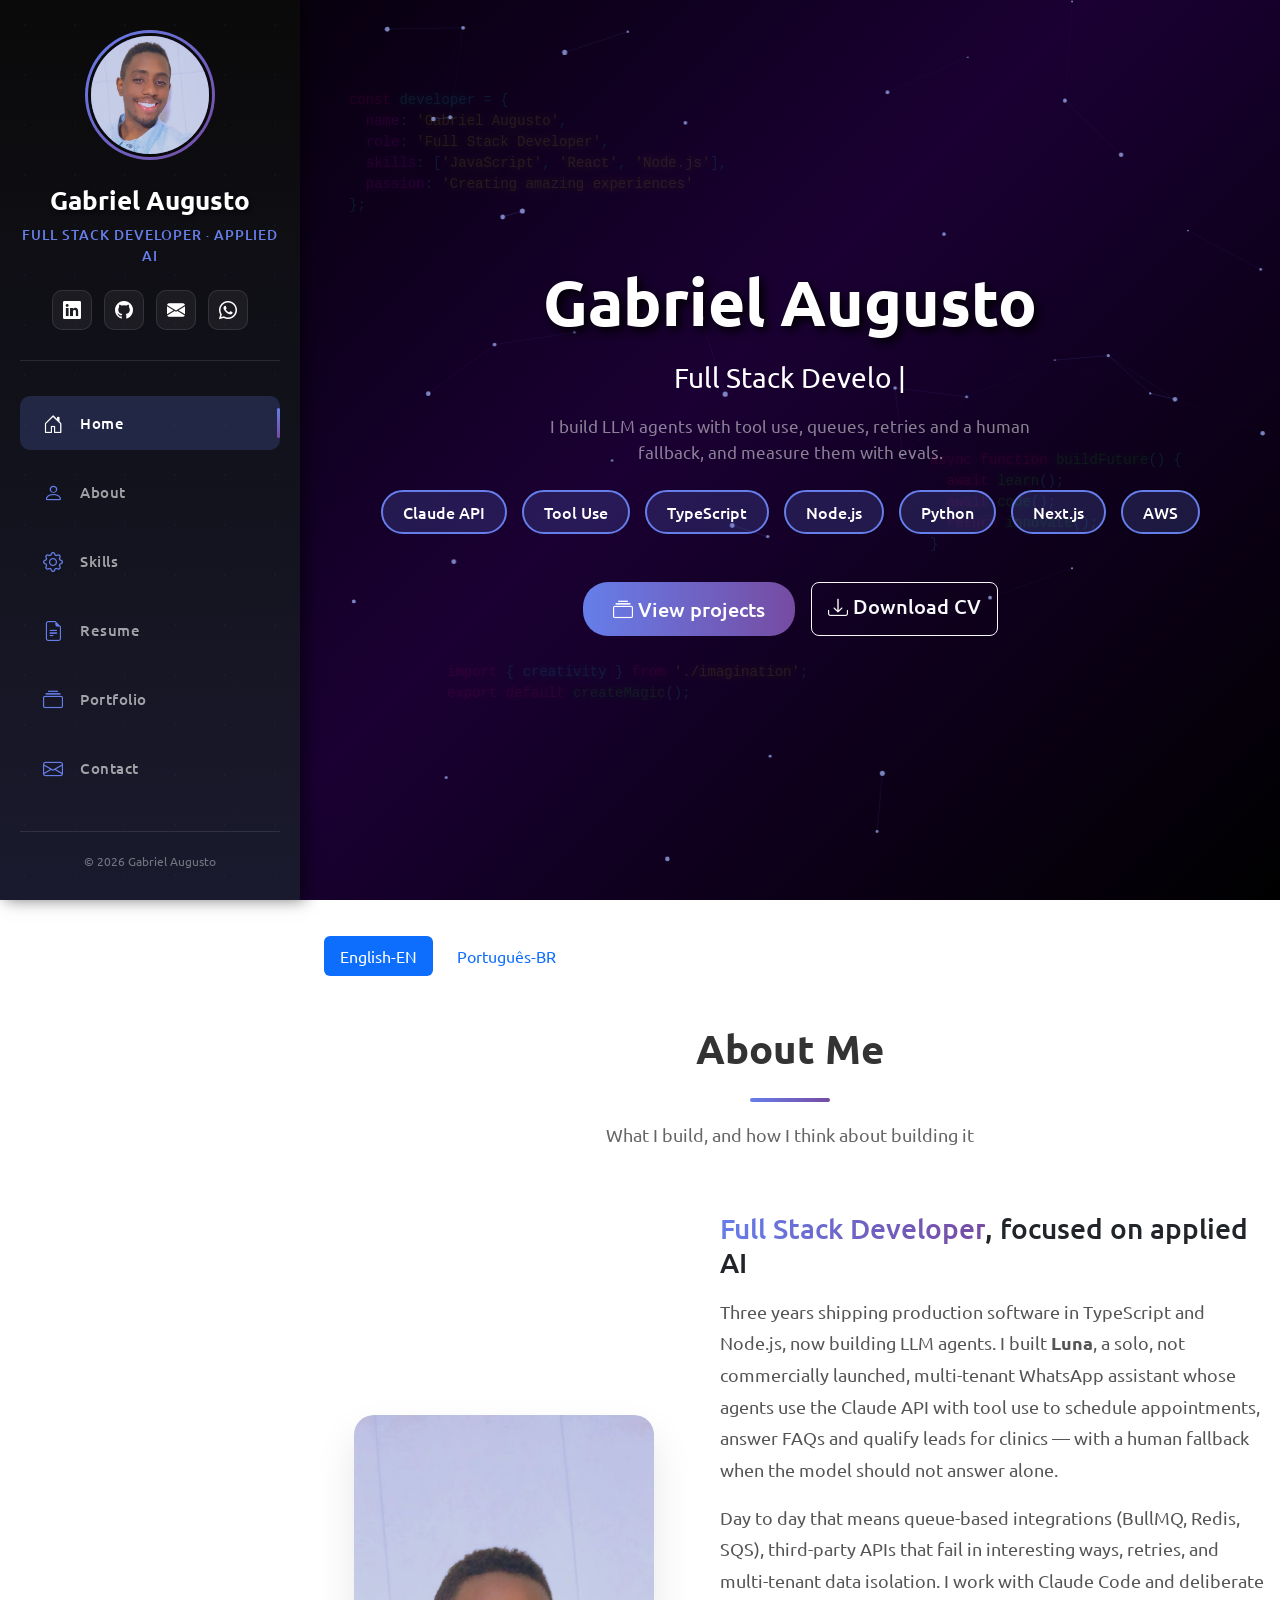
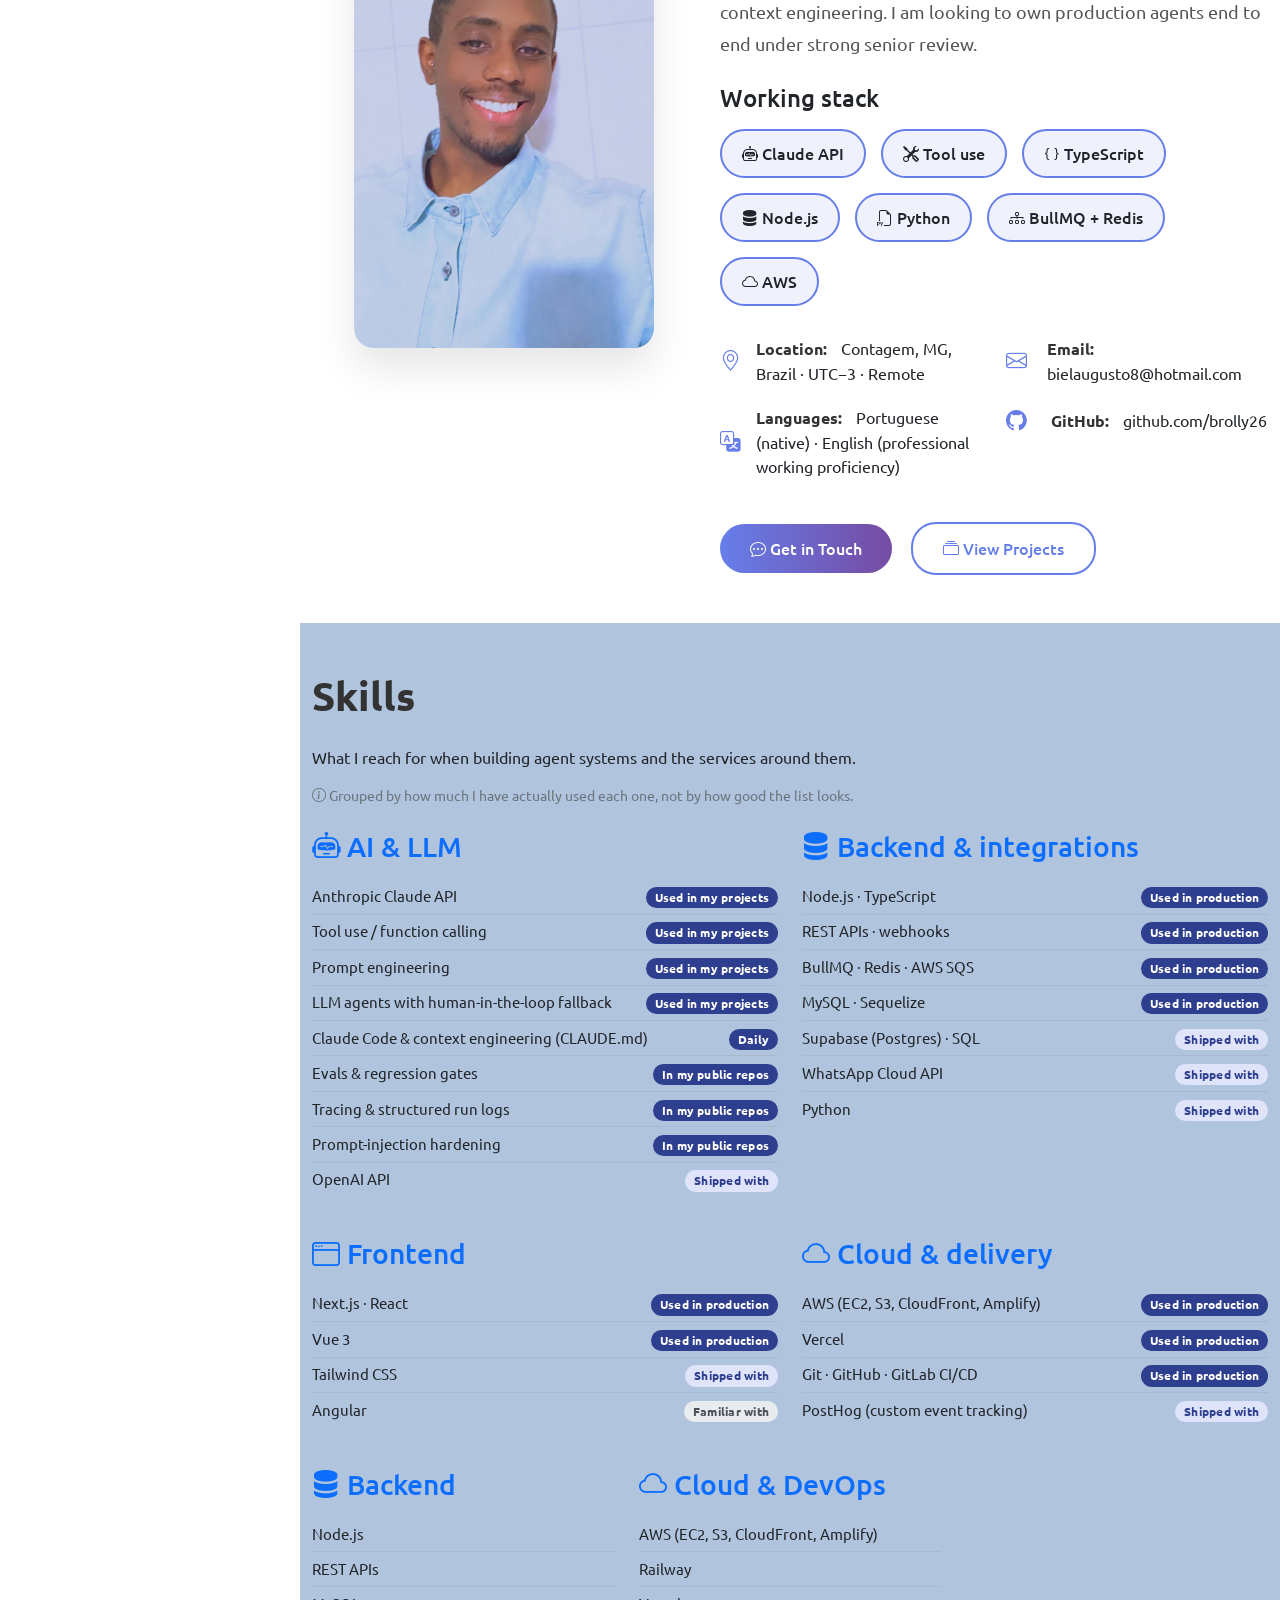
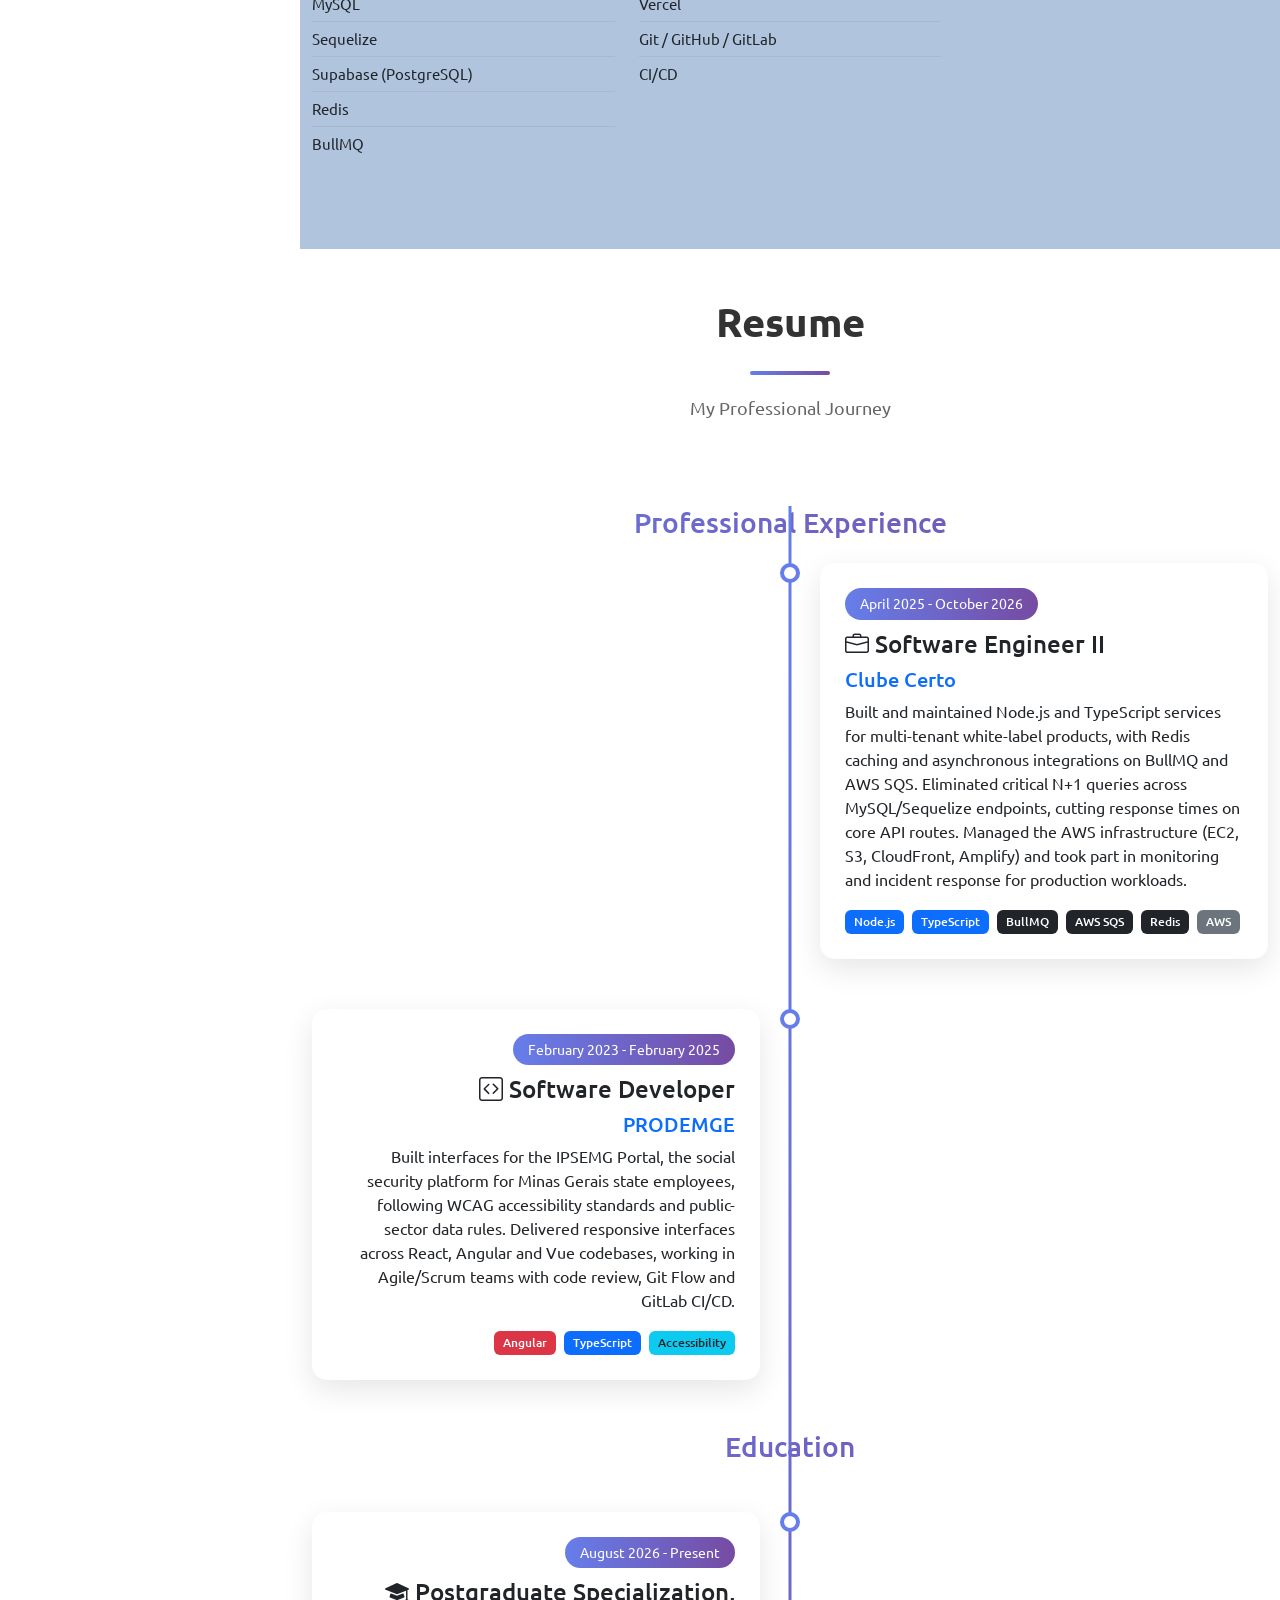
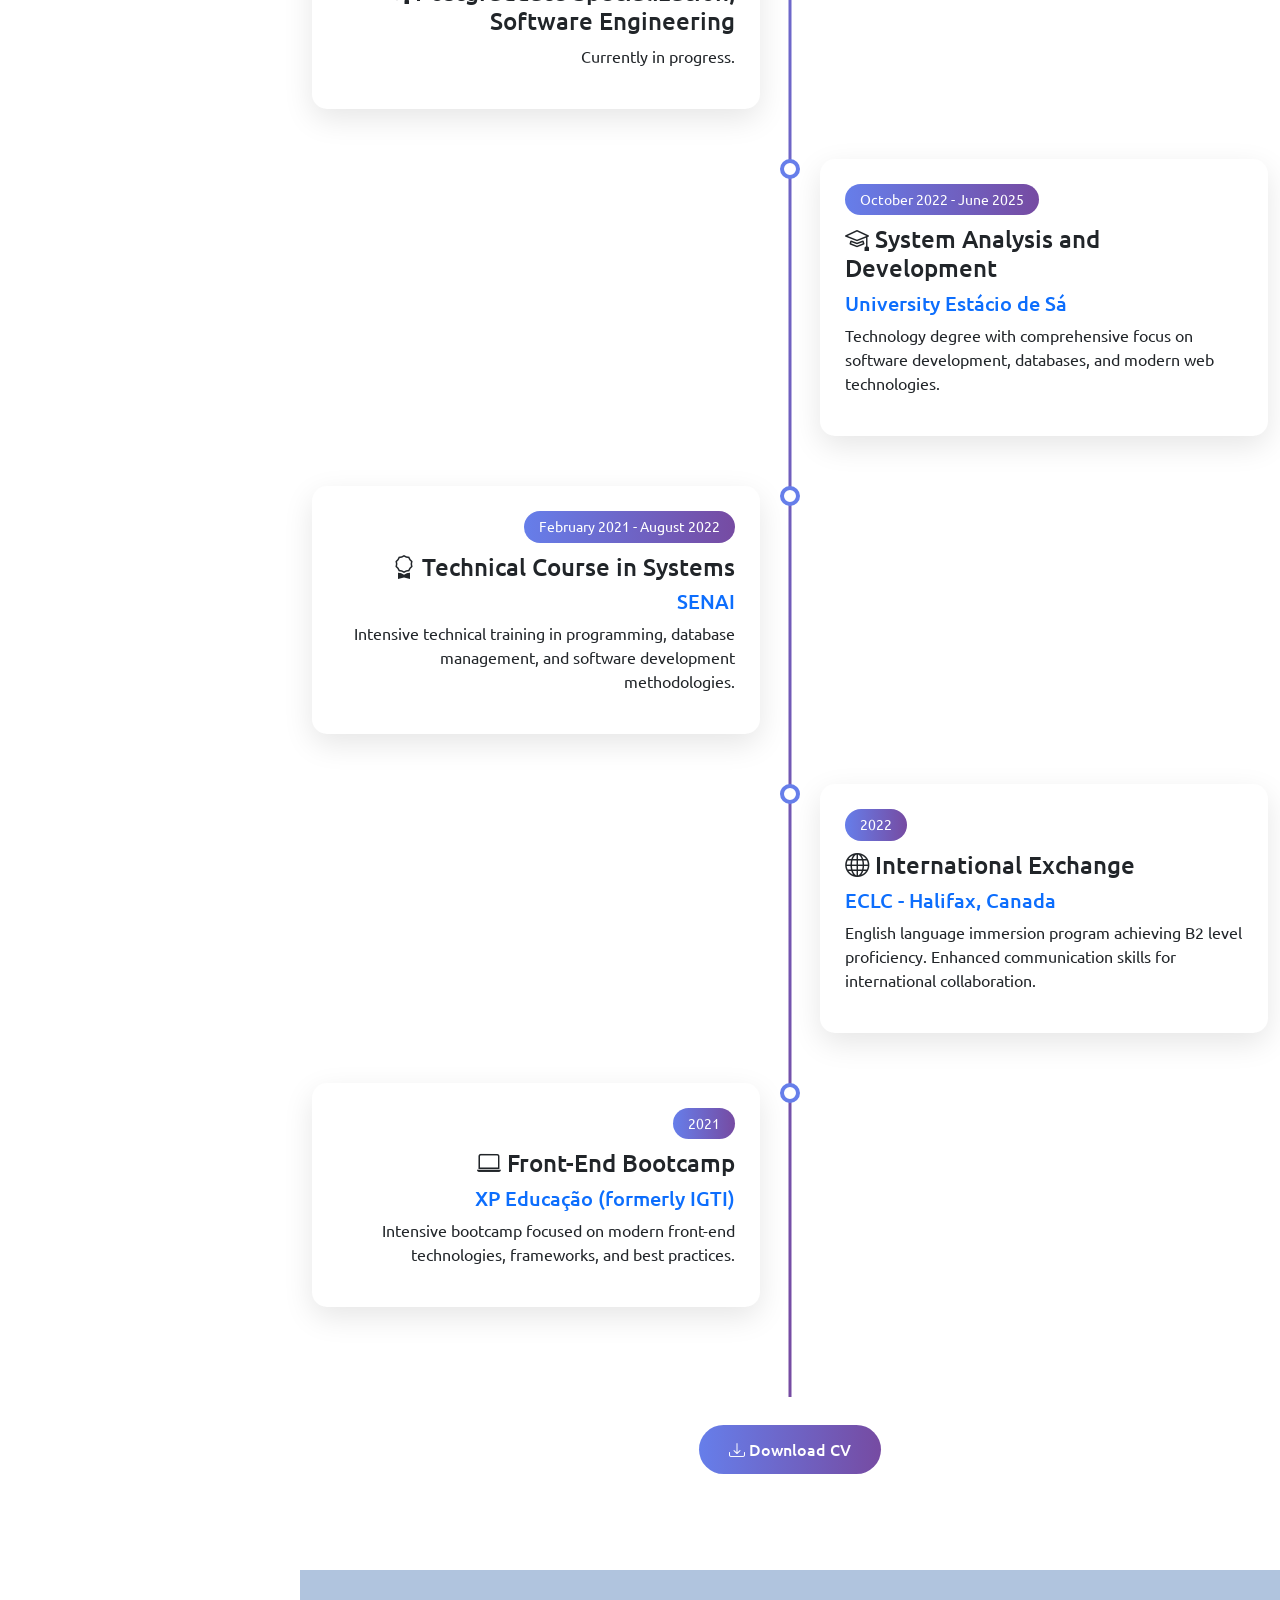
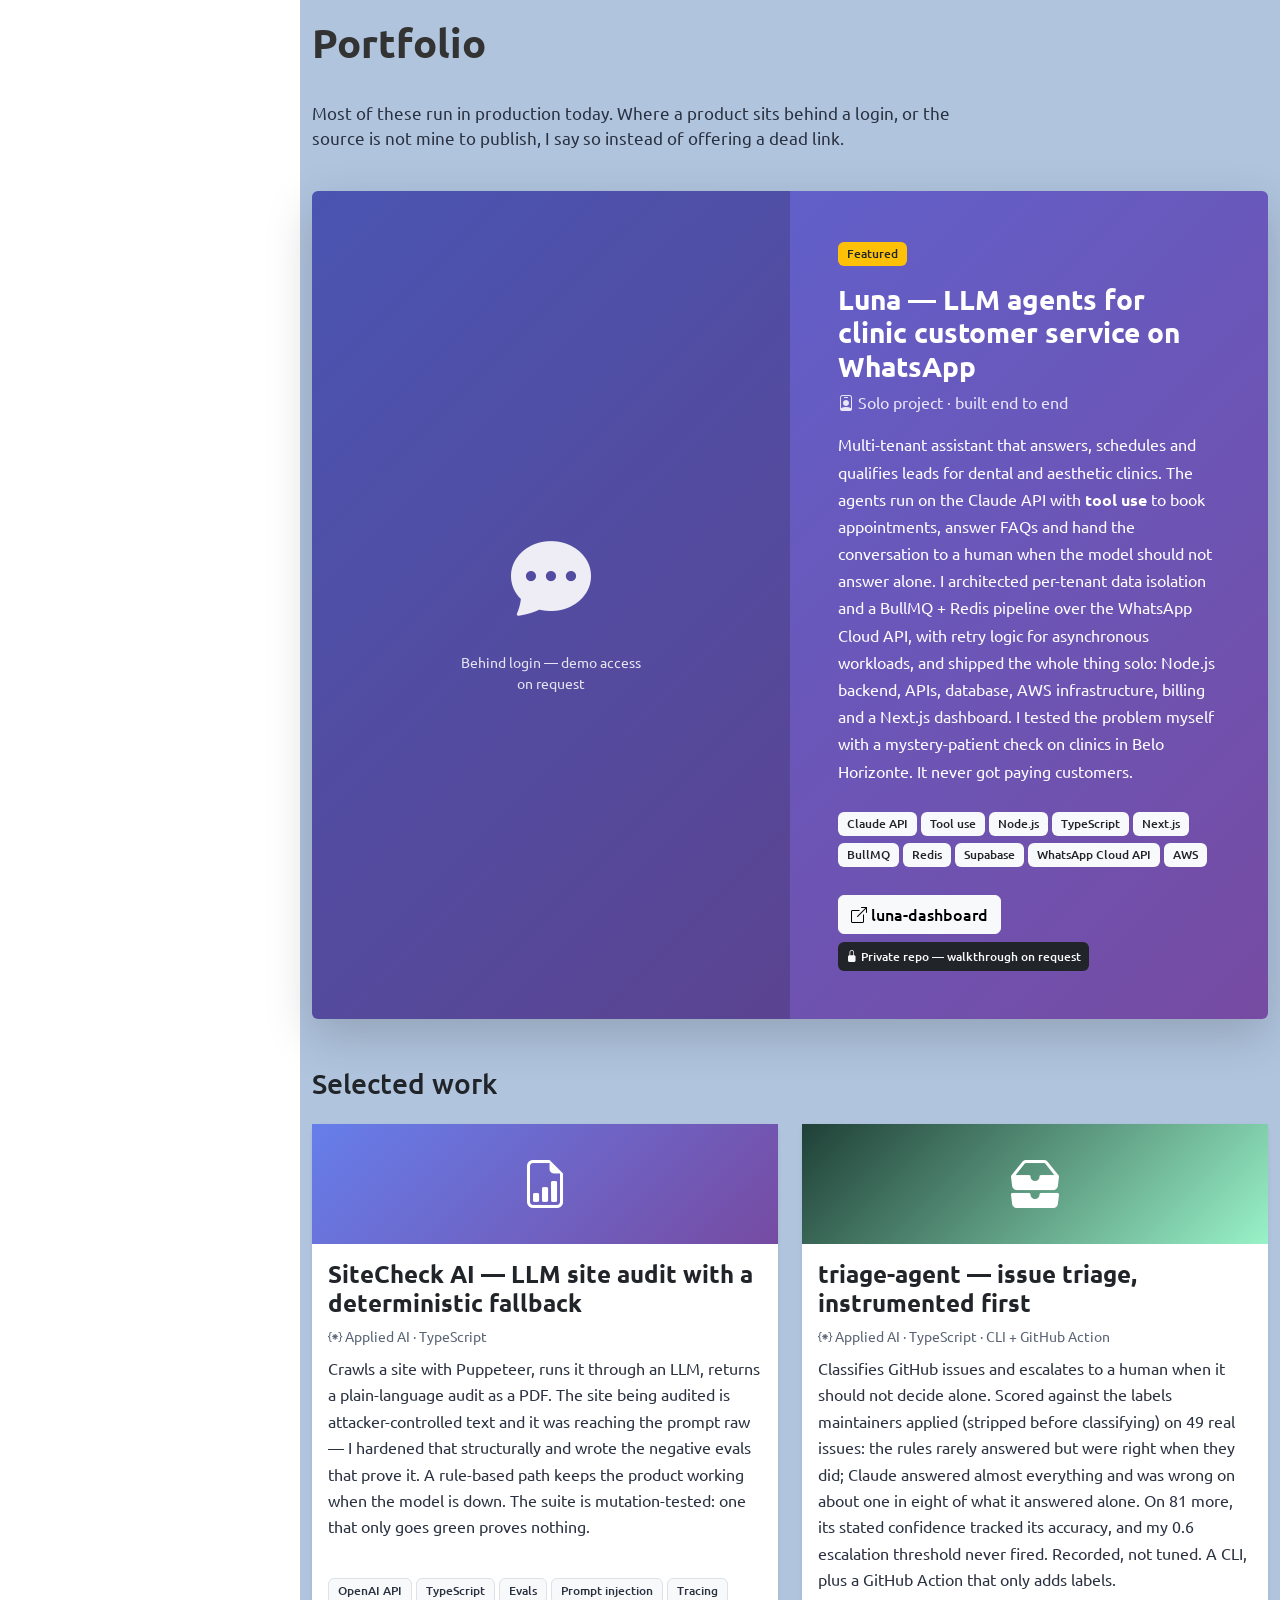
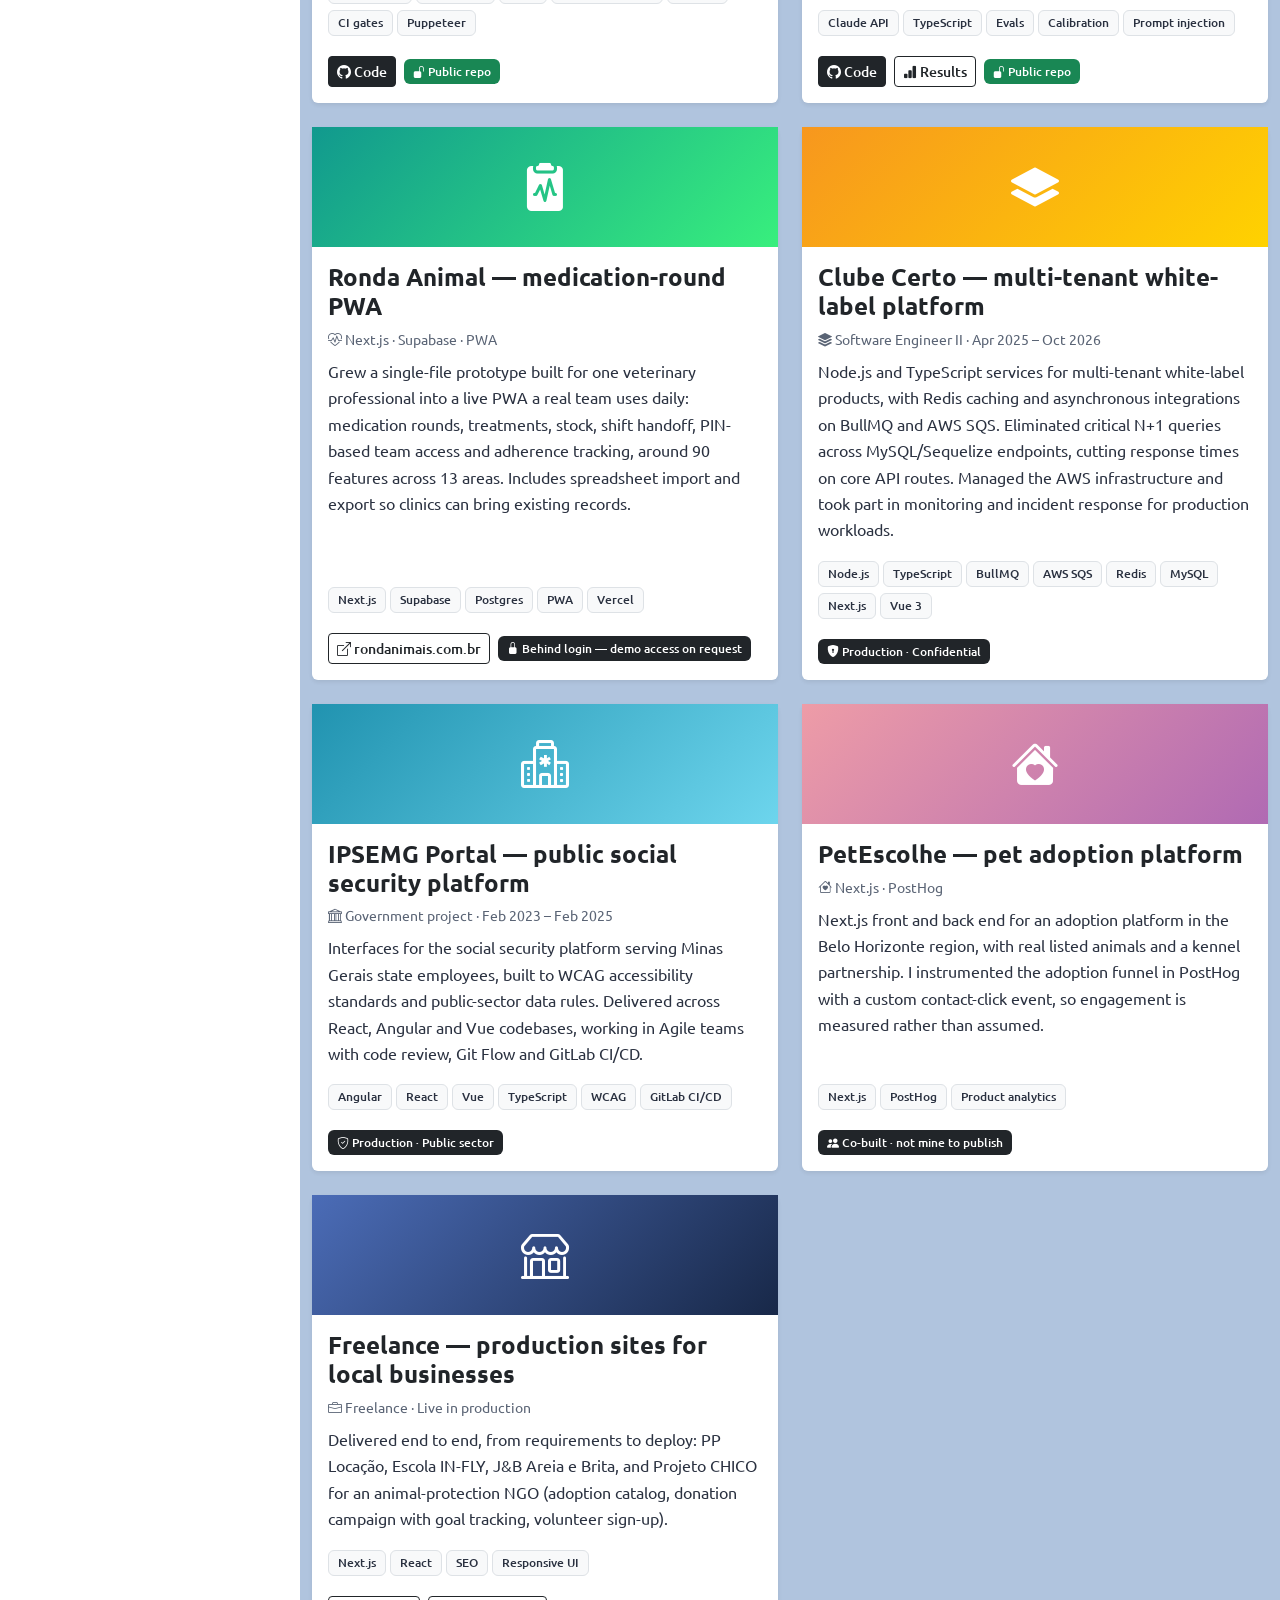
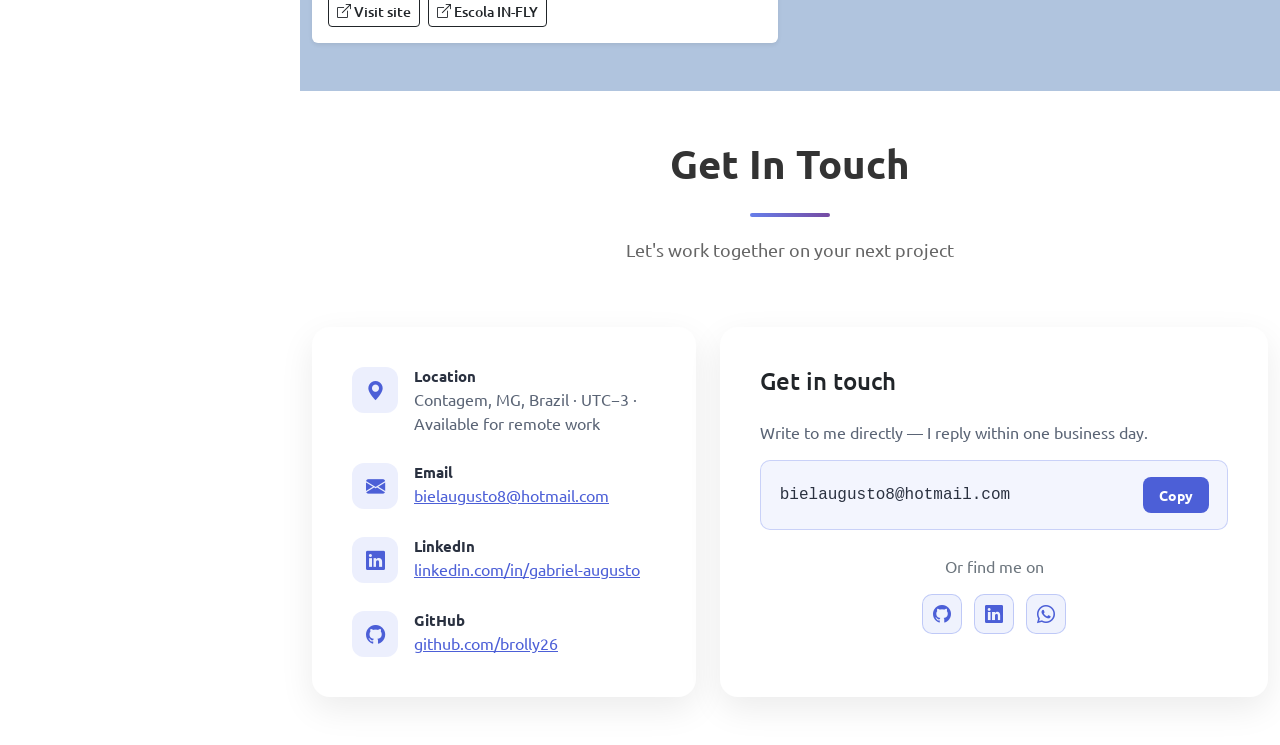
==== commit 107442bf: "Use the official PRODEMGE title, Software Developer Matches LinkedIn, in the timeline and both CV PD" ====
--- a/index.html
+++ b/index.html
@@ -439,7 +439,7 @@
                 <div class="timeline-dot"></div>
                 <div class="timeline-content">
                   <span class="timeline-date">February 2023 - February 2025</span>
-                  <h4><i class="bi bi-code-square"></i> Front-end Developer</h4>
+                  <h4><i class="bi bi-code-square"></i> Software Developer</h4>
                   <h5 class="text-primary">PRODEMGE</h5>
                   <p>Built interfaces for the IPSEMG Portal, the social security platform for Minas Gerais state employees, following WCAG accessibility standards and public-sector data rules. Delivered responsive interfaces across React, Angular and Vue codebases, working in Agile/Scrum teams with code review, Git Flow and GitLab CI/CD.</p>
                   <div class="mt-2">
@@ -971,7 +971,7 @@
                 <div class="timeline-dot"></div>
                 <div class="timeline-content">
                   <span class="timeline-date">Fevereiro 2023 - Fevereiro 2025</span>
-                  <h4><i class="bi bi-code-square"></i> Desenvolvedor Front-end</h4>
+                  <h4><i class="bi bi-code-square"></i> Software Developer</h4>
                   <h5 class="text-primary">PRODEMGE</h5>
                   <p>Construí interfaces para o Portal IPSEMG, a plataforma previdenciária dos servidores de Minas Gerais, seguindo as diretrizes de acessibilidade WCAG e as regras de dados do setor público. Entreguei interfaces responsivas em bases React, Angular e Vue, em times ágeis com code review, Git Flow e CI/CD no GitLab.</p>
                   <div class="mt-2">
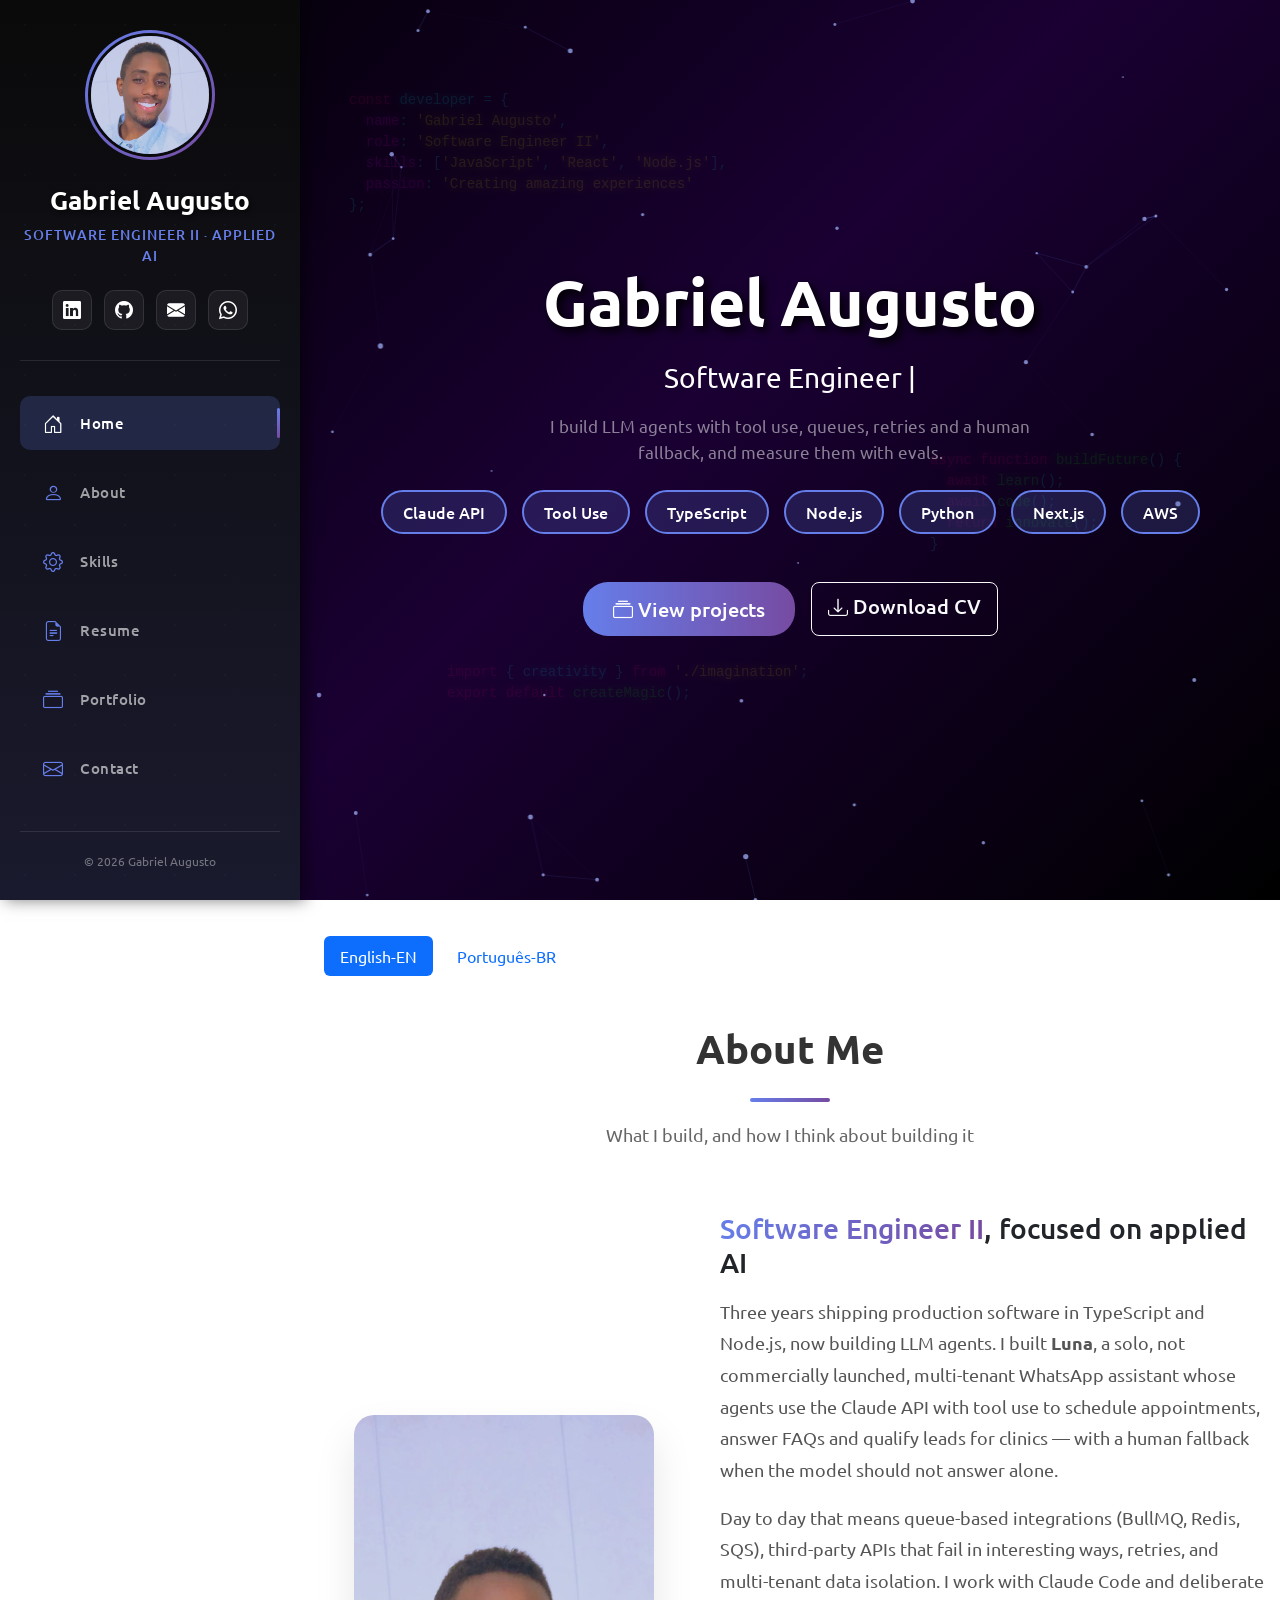
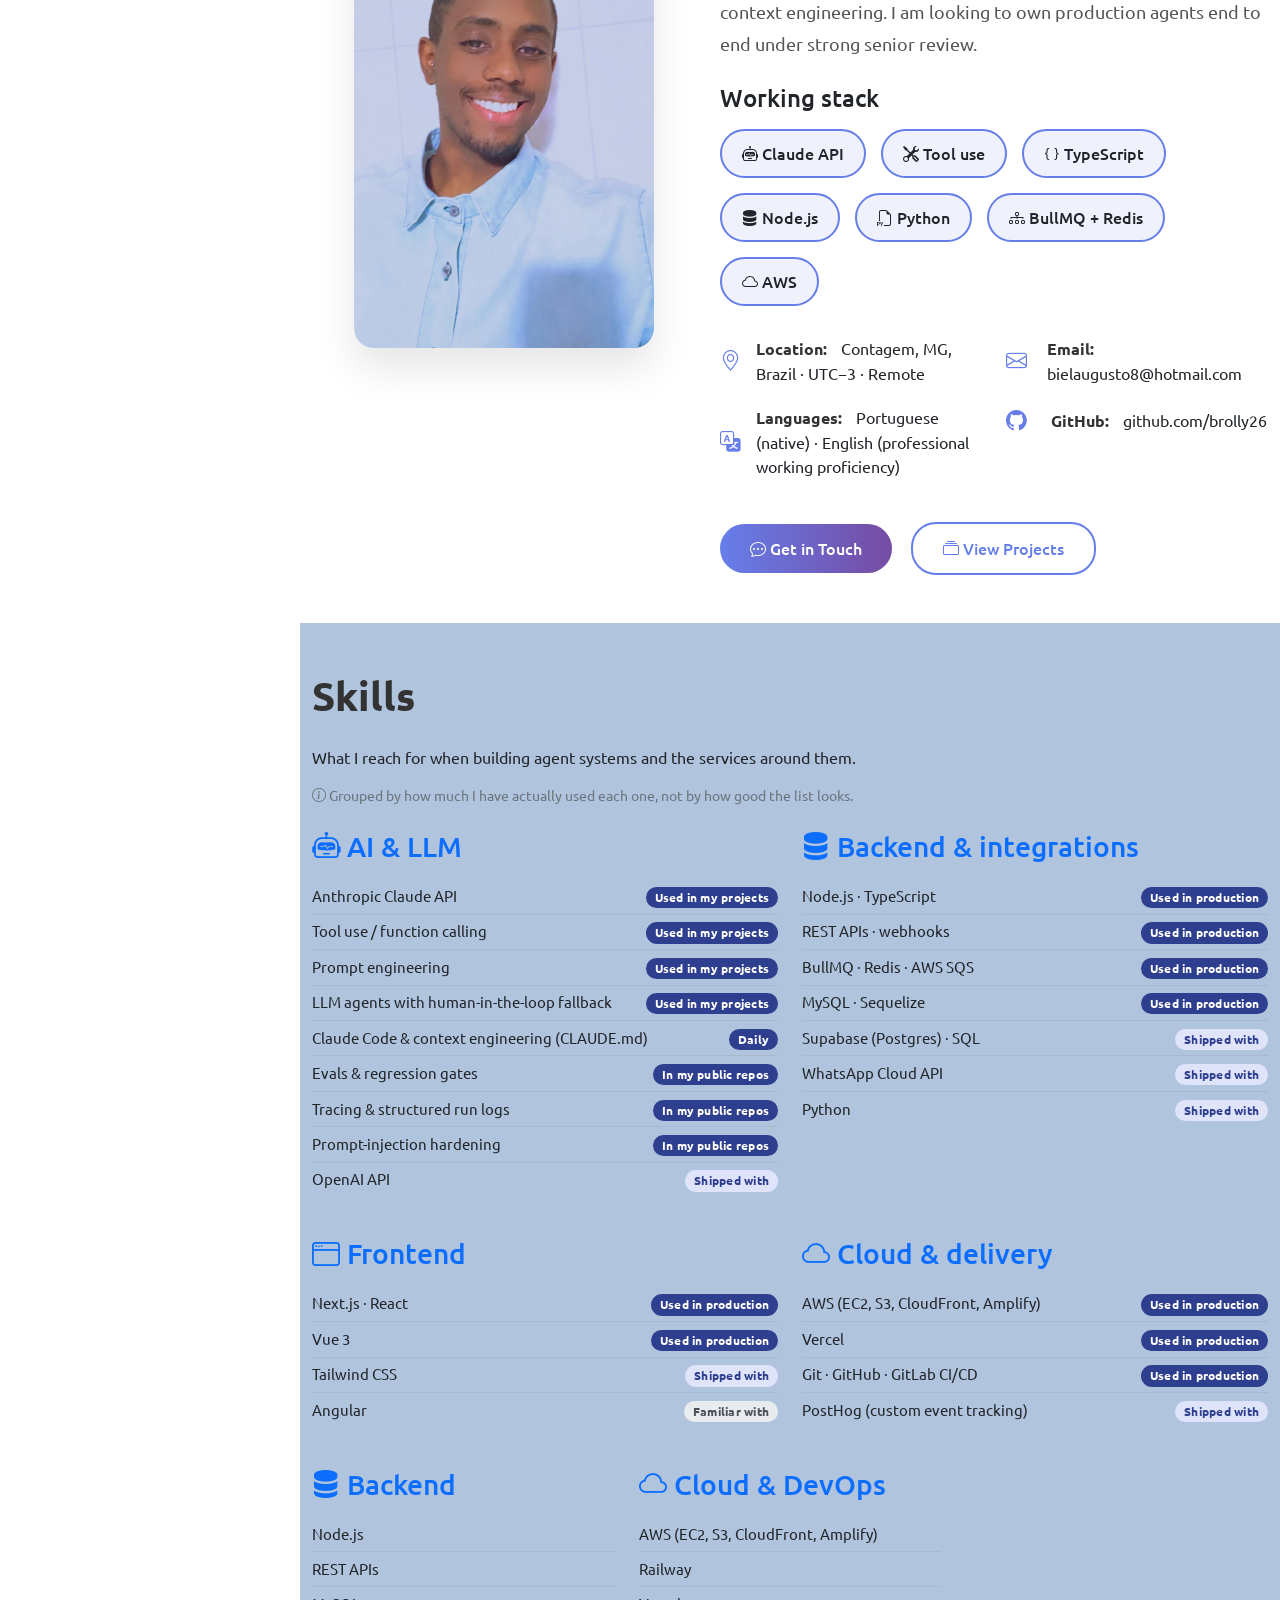
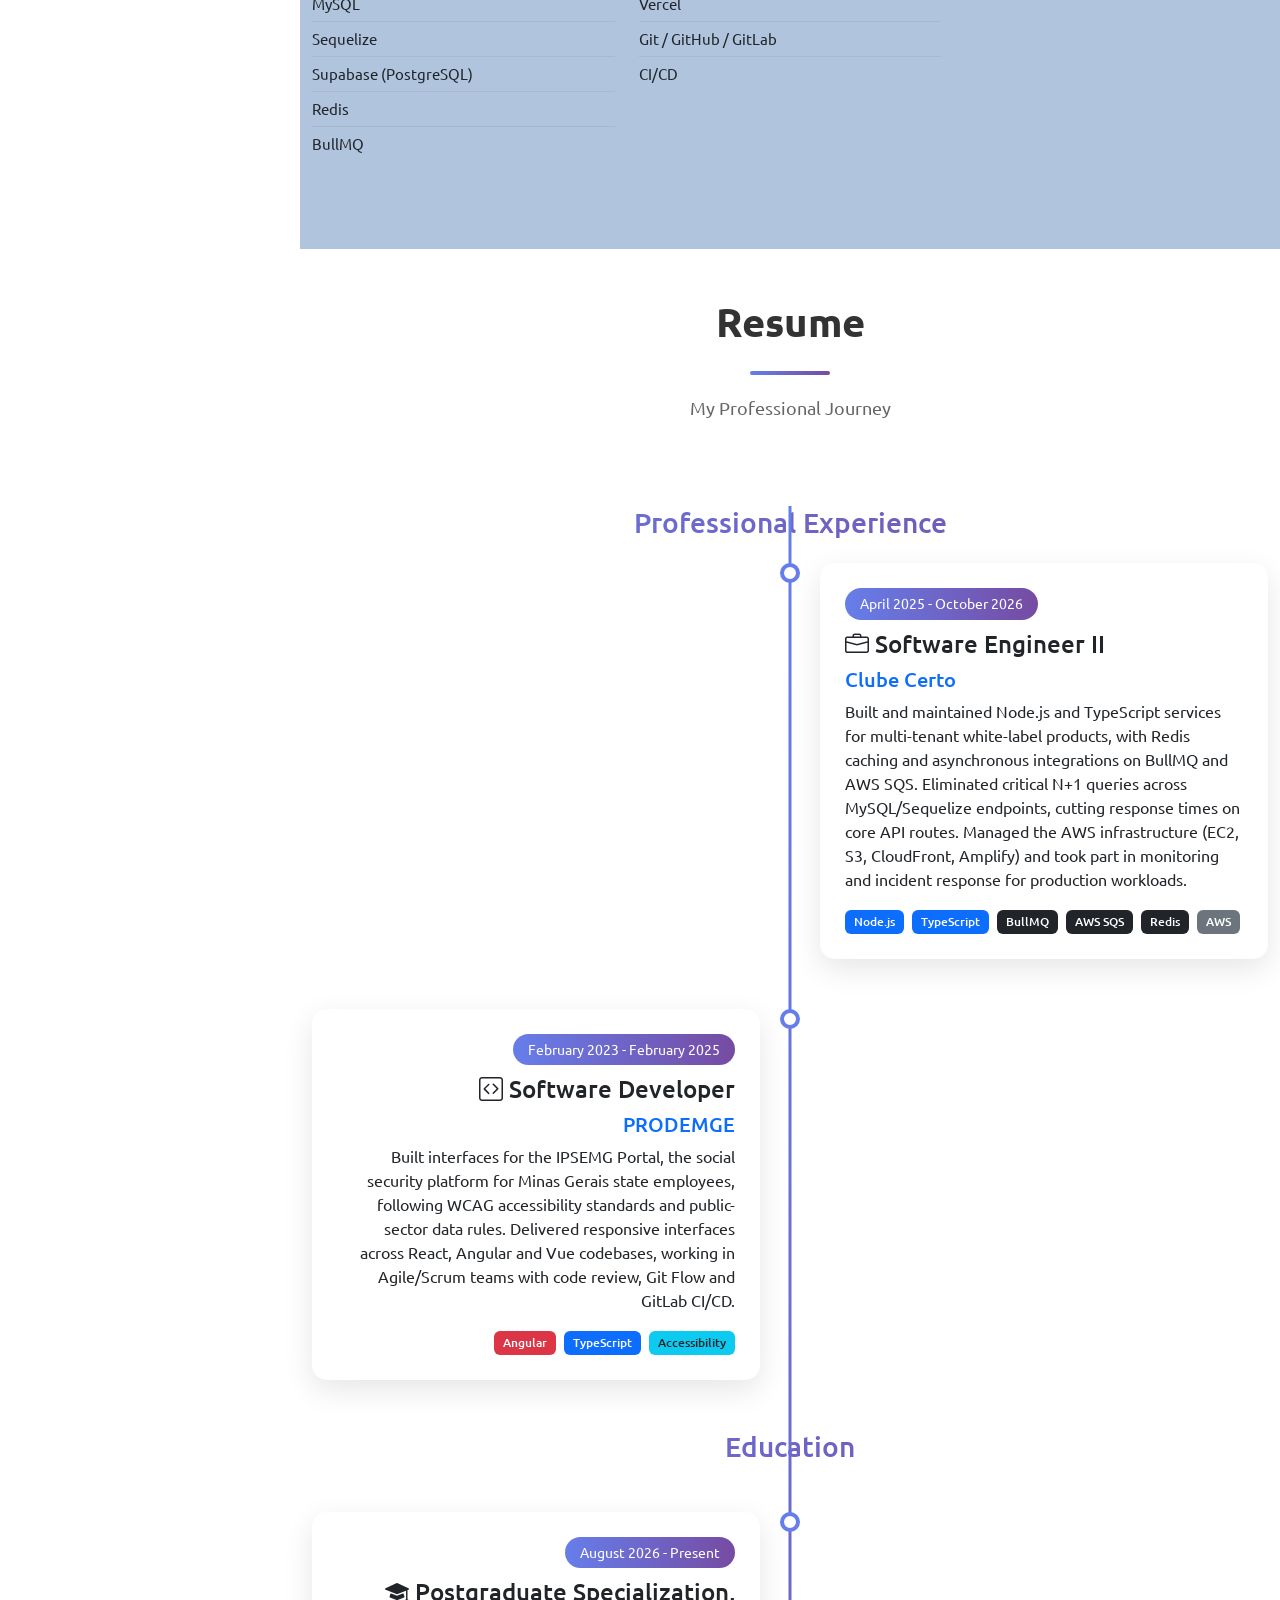
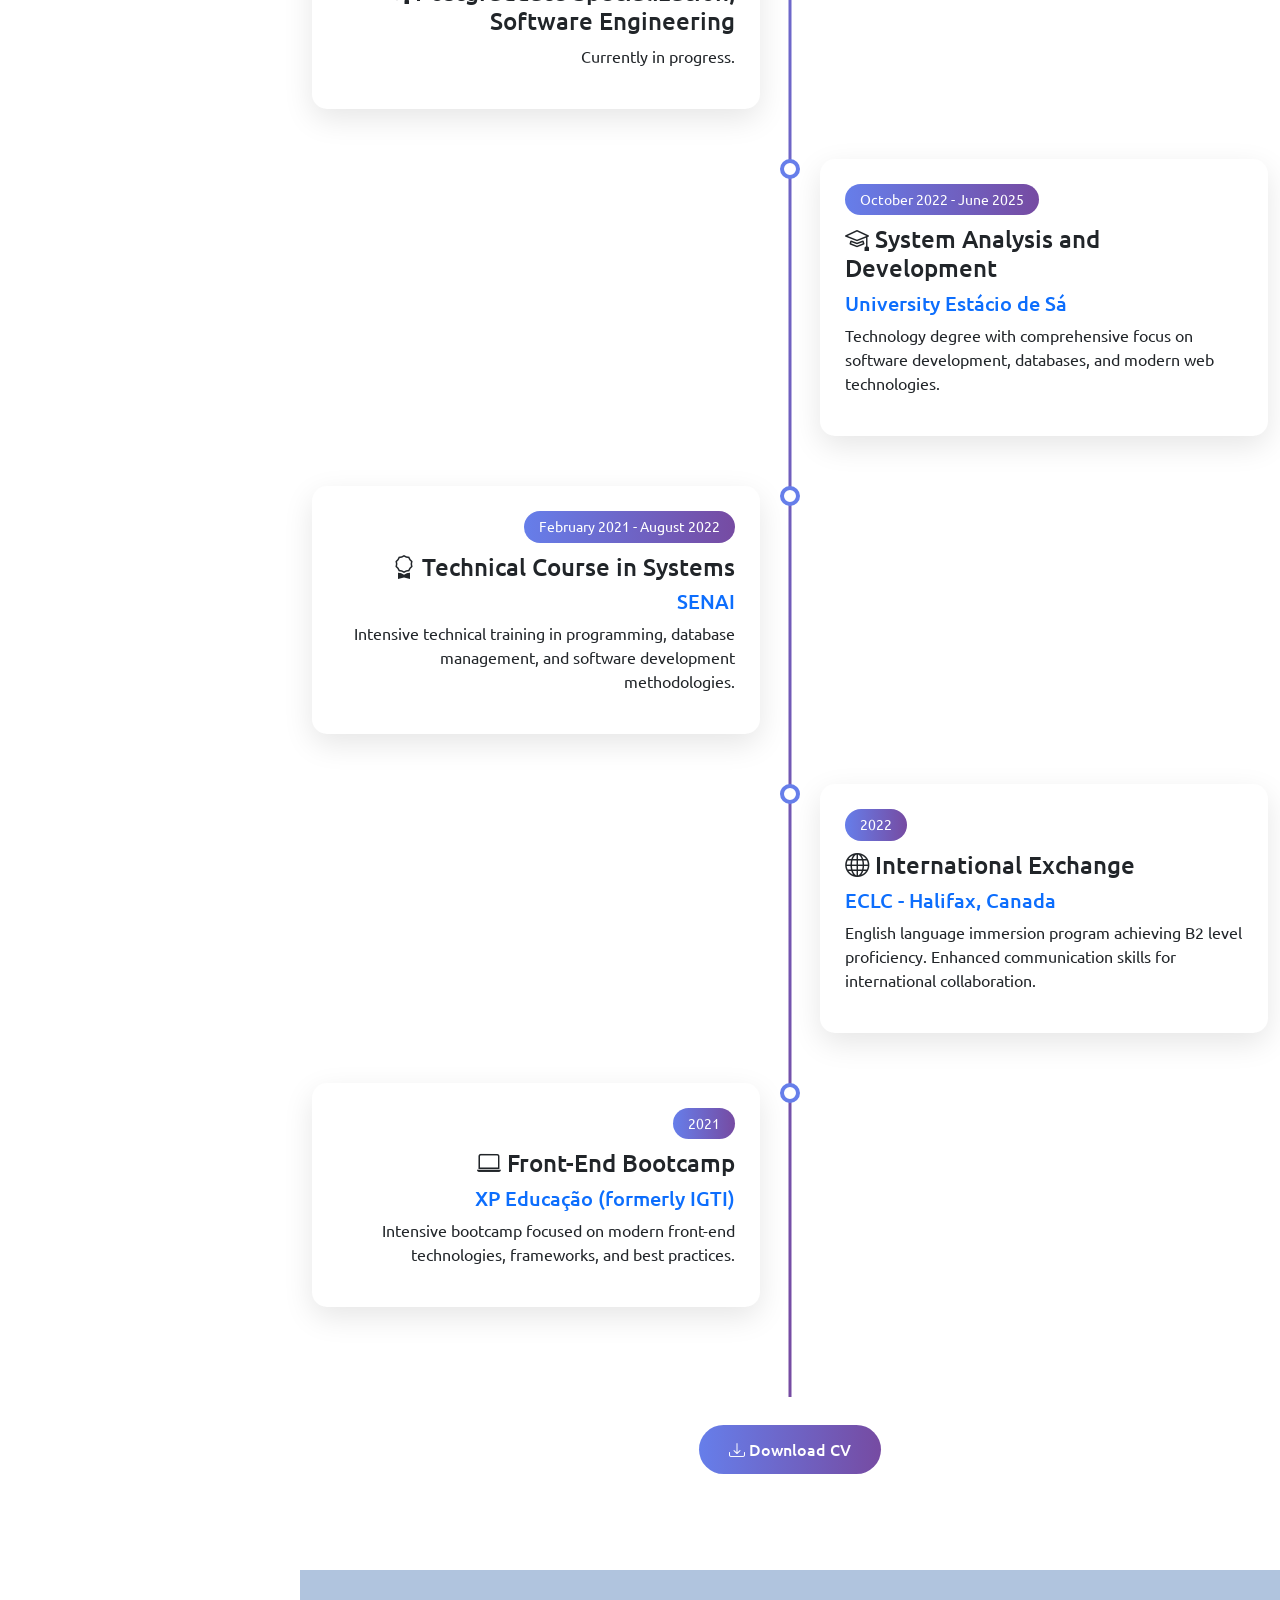
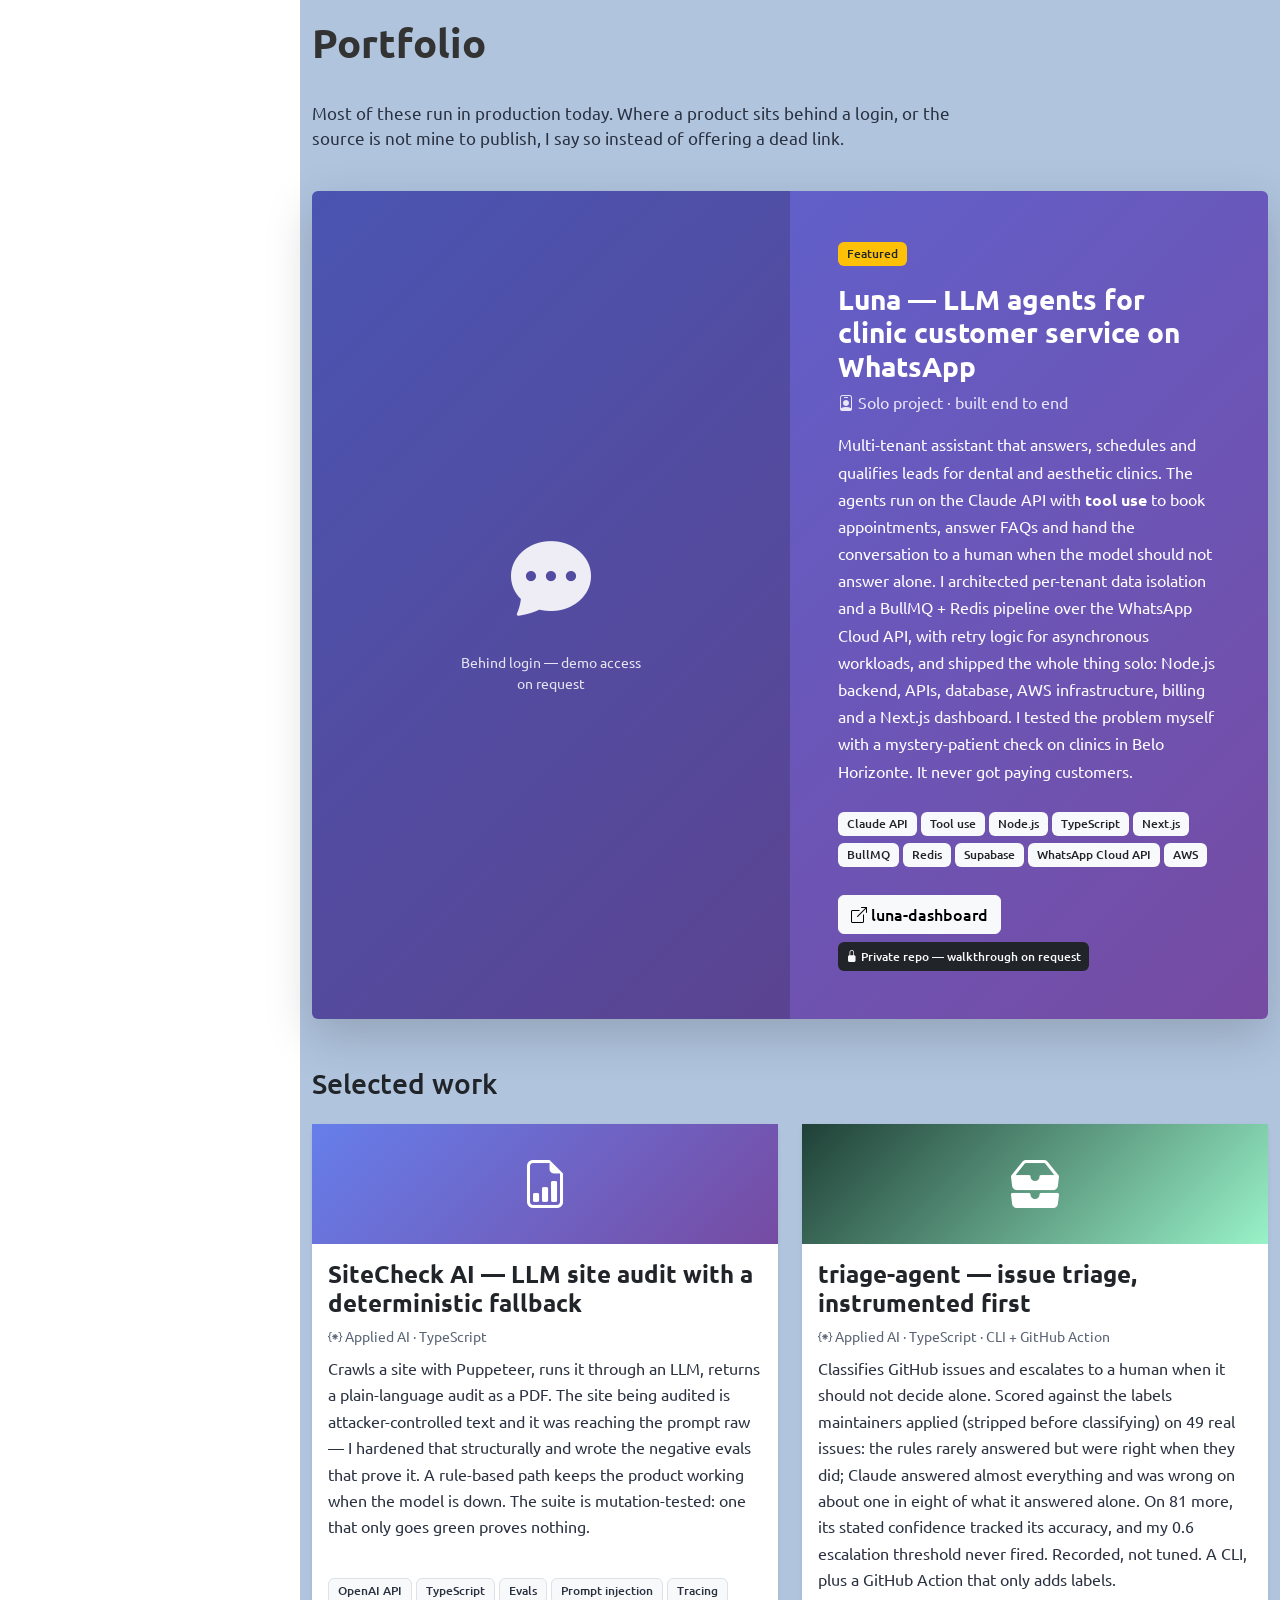
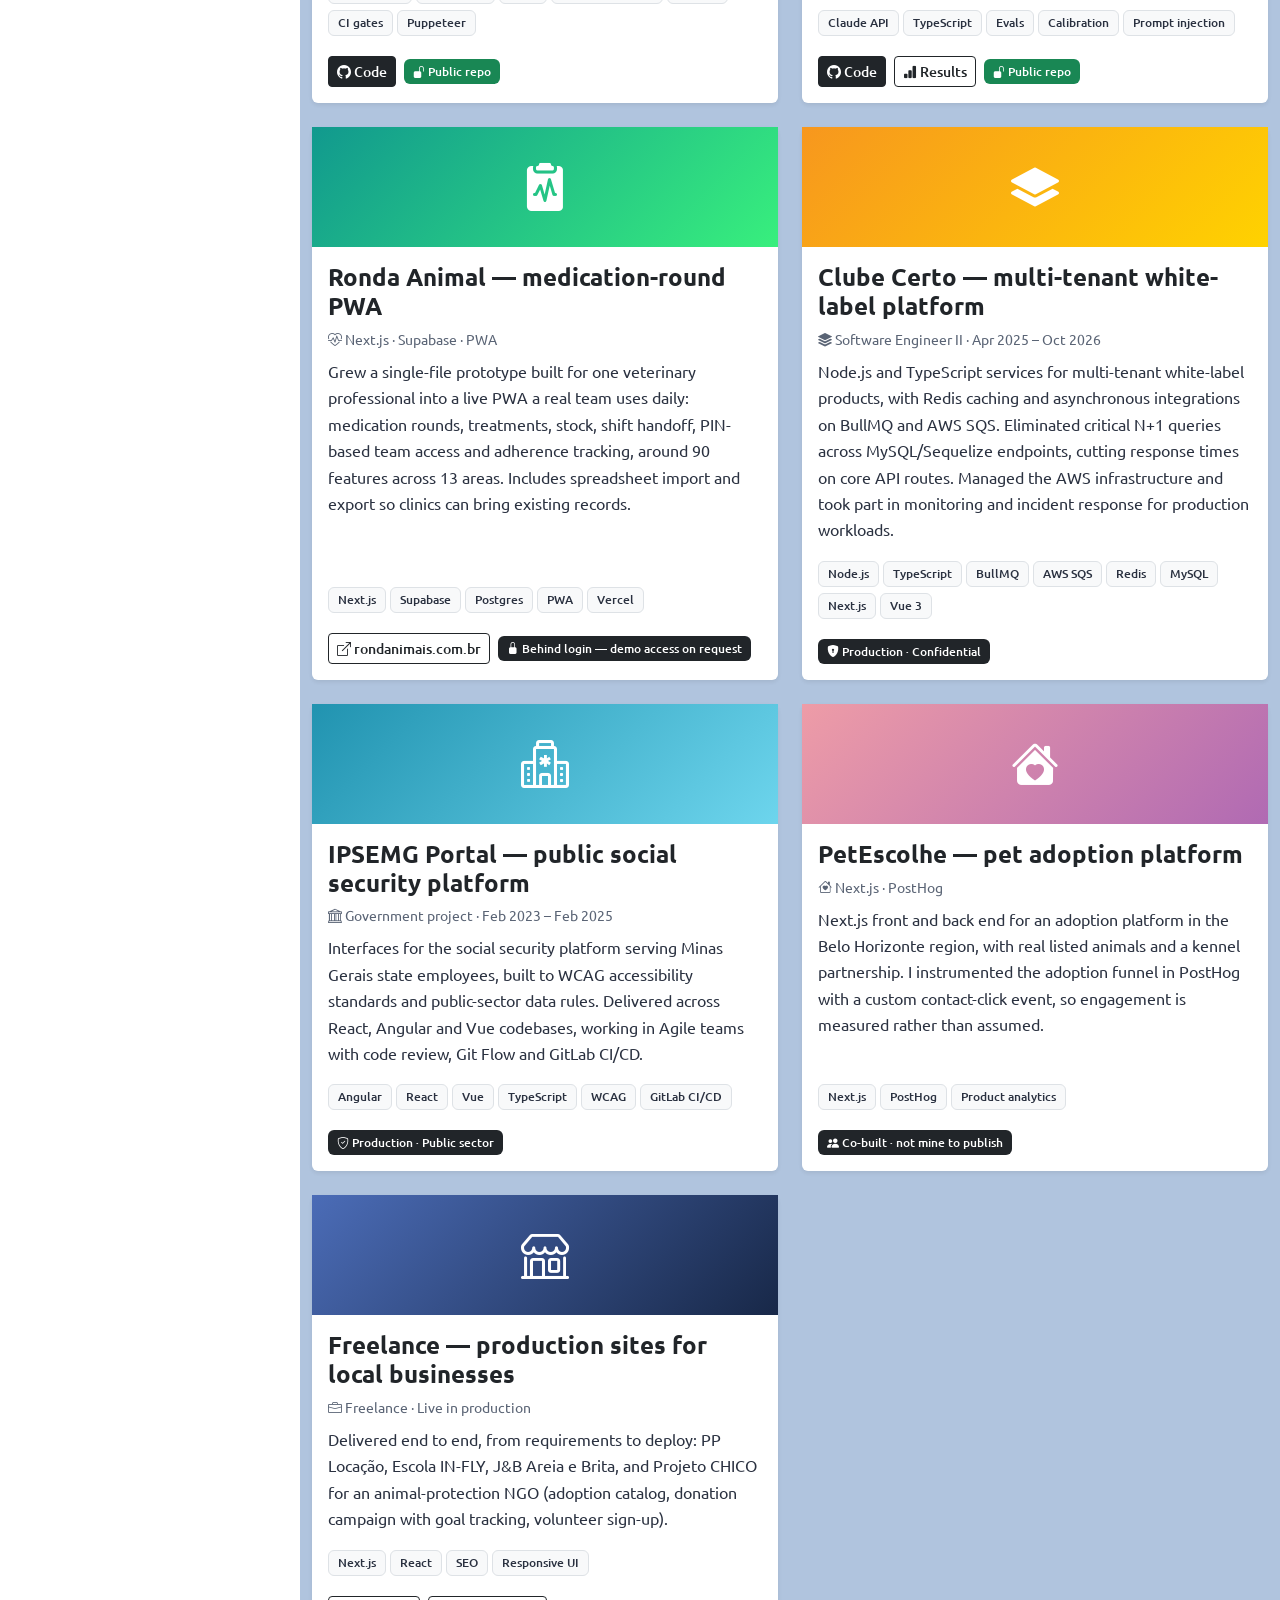
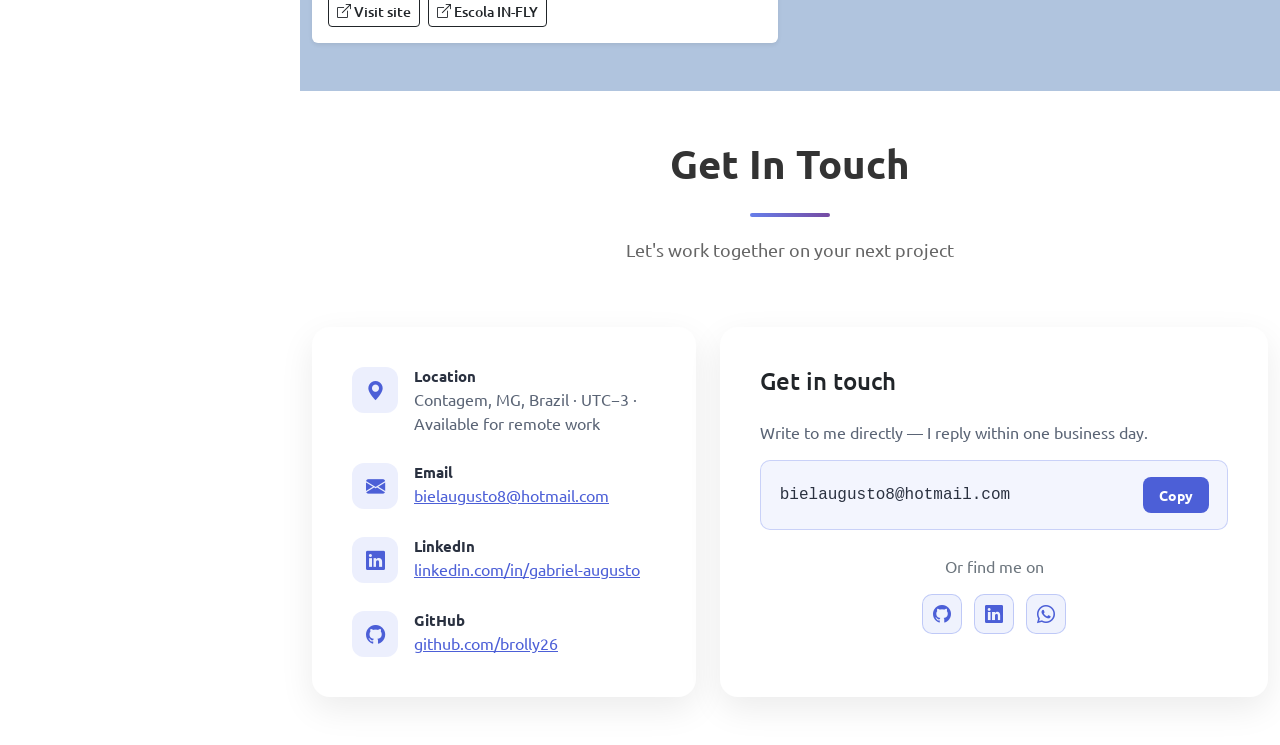
==== commit 0b7e7ab3: "Present as Software Engineer II instead of Full Stack Developer Title, meta tags, structured data, h" ====
--- a/index.html
+++ b/index.html
@@ -4,19 +4,19 @@
 <head>
   <meta charset="UTF-8">
   <meta name="viewport" content="width=device-width, initial-scale=1.0">
-  <title>Gabriel Augusto — Full Stack Developer · Applied AI</title>
-  <meta name="description" content="Full stack developer with 3+ years shipping production software in TypeScript and Node.js, now focused on applied AI. Builds LLM agents with tool use on the Claude and OpenAI APIs, over queue-based integrations, and measures them with evals.">
+  <title>Gabriel Augusto — Software Engineer II · Applied AI</title>
+  <meta name="description" content="Software engineer with 3+ years shipping production software in TypeScript and Node.js, now focused on applied AI. Builds LLM agents with tool use on the Claude and OpenAI APIs, over queue-based integrations, and measures them with evals.">
   <link rel="canonical" href="https://brolly26.github.io/portfolio/">
 
   <!-- Open Graph / LinkedIn sharing -->
   <meta property="og:type" content="profile">
   <meta property="og:url" content="https://brolly26.github.io/portfolio/">
-  <meta property="og:title" content="Gabriel Augusto — Full Stack Developer · Applied AI">
+  <meta property="og:title" content="Gabriel Augusto — Software Engineer II · Applied AI">
   <meta property="og:description" content="LLM agents with tool use, evals and prompt-injection tests. Built Luna, a solo multi-tenant WhatsApp assistant on the Claude API. TypeScript, Node.js, Python, AWS.">
   <meta property="og:image" content="https://brolly26.github.io/portfolio/static/imgs/gabriel-profile.jpg">
   <meta property="og:image:alt" content="Gabriel Augusto">
   <meta name="twitter:card" content="summary_large_image">
-  <meta name="twitter:title" content="Gabriel Augusto — Full Stack Developer · Applied AI">
+  <meta name="twitter:title" content="Gabriel Augusto — Software Engineer II · Applied AI">
   <meta name="twitter:description" content="LLM agents with tool use, evals and prompt-injection tests. Built Luna, a solo multi-tenant WhatsApp assistant on the Claude API.">
   <meta name="twitter:image" content="https://brolly26.github.io/portfolio/static/imgs/gabriel-profile.jpg">
 
@@ -30,7 +30,7 @@
     "@context": "https://schema.org",
     "@type": "Person",
     "name": "Gabriel Augusto",
-    "jobTitle": "Full Stack Developer, Applied AI",
+    "jobTitle": "Software Engineer II, Applied AI",
     "url": "https://brolly26.github.io/portfolio/",
     "email": "mailto:bielaugusto8@hotmail.com",
     "address": { "@type": "PostalAddress", "addressLocality": "Contagem", "addressRegion": "MG", "addressCountry": "BR" },
@@ -63,7 +63,7 @@
       </div>
       
       <p class="profile-name">Gabriel Augusto</p>
-      <p class="profile-role">Full Stack Developer · Applied AI</p>
+      <p class="profile-role">Software Engineer II · Applied AI</p>
       
       <div class="social-links mt-4">
         <a target="_blank" rel="noopener noreferrer" href="https://www.linkedin.com/in/gabriel-augusto-86aa031b2/" class="social-link linkedin" data-tooltip="LinkedIn" aria-label="LinkedIn profile">
@@ -147,7 +147,7 @@
         <pre class="floating-code" id="code1">
 <span class="keyword">const</span> <span class="variable">developer</span> = {
   <span class="property">name</span>: <span class="string">'Gabriel Augusto'</span>,
-  <span class="property">role</span>: <span class="string">'Full Stack Developer'</span>,
+  <span class="property">role</span>: <span class="string">'Software Engineer II'</span>,
   <span class="property">skills</span>: [<span class="string">'JavaScript'</span>, <span class="string">'React'</span>, <span class="string">'Node.js'</span>],
   <span class="property">passion</span>: <span class="string">'Creating amazing experiences'</span>
 };</pre>
@@ -231,7 +231,7 @@
                 <div class="about-img-overlay">
                   <div class="overlay-content">
                     <p class="overlay-name">Gabriel Augusto</p>
-                    <p>Full Stack Developer</p>
+                    <p>Software Engineer II</p>
                   </div>
                 </div>
               </div>
@@ -240,7 +240,7 @@
             <div class="col-lg-7">
               <div class="about-content">
                 <h3 class="about-title mb-3">
-                  <span class="gradient-text">Full Stack Developer</span>, focused on applied AI
+                  <span class="gradient-text">Software Engineer II</span>, focused on applied AI
                 </h3>
                 <p class="about-description">
                   Three years shipping production software in TypeScript and Node.js, now building LLM agents.
@@ -770,7 +770,7 @@
                 <div class="about-img-overlay">
                   <div class="overlay-content">
                     <p class="overlay-name">Gabriel Augusto</p>
-                    <p>Desenvolvedor Full Stack</p>
+                    <p>Software Engineer II</p>
                   </div>
                 </div>
               </div>
@@ -779,7 +779,7 @@
             <div class="col-lg-7">
               <div class="about-content">
                 <h3 class="about-title mb-3">
-                  <span class="gradient-text">Desenvolvedor Full Stack</span>, com foco em IA aplicada
+                  <span class="gradient-text">Software Engineer II</span>, com foco em IA aplicada
                 </h3>
                 <p class="about-description">
                   Três anos entregando software em produção com TypeScript e Node.js, hoje construindo agentes de LLM.
@@ -1457,7 +1457,7 @@
       /* ---------- Typing effect ---------- */
       var typingText = document.querySelector('.typing-text');
       var roles = [
-        'Full Stack Developer',
+        'Software Engineer II',
         'LLM agents with tool use',
         'TypeScript \u00b7 Node.js \u00b7 Python',
         'Evals for LLM features',
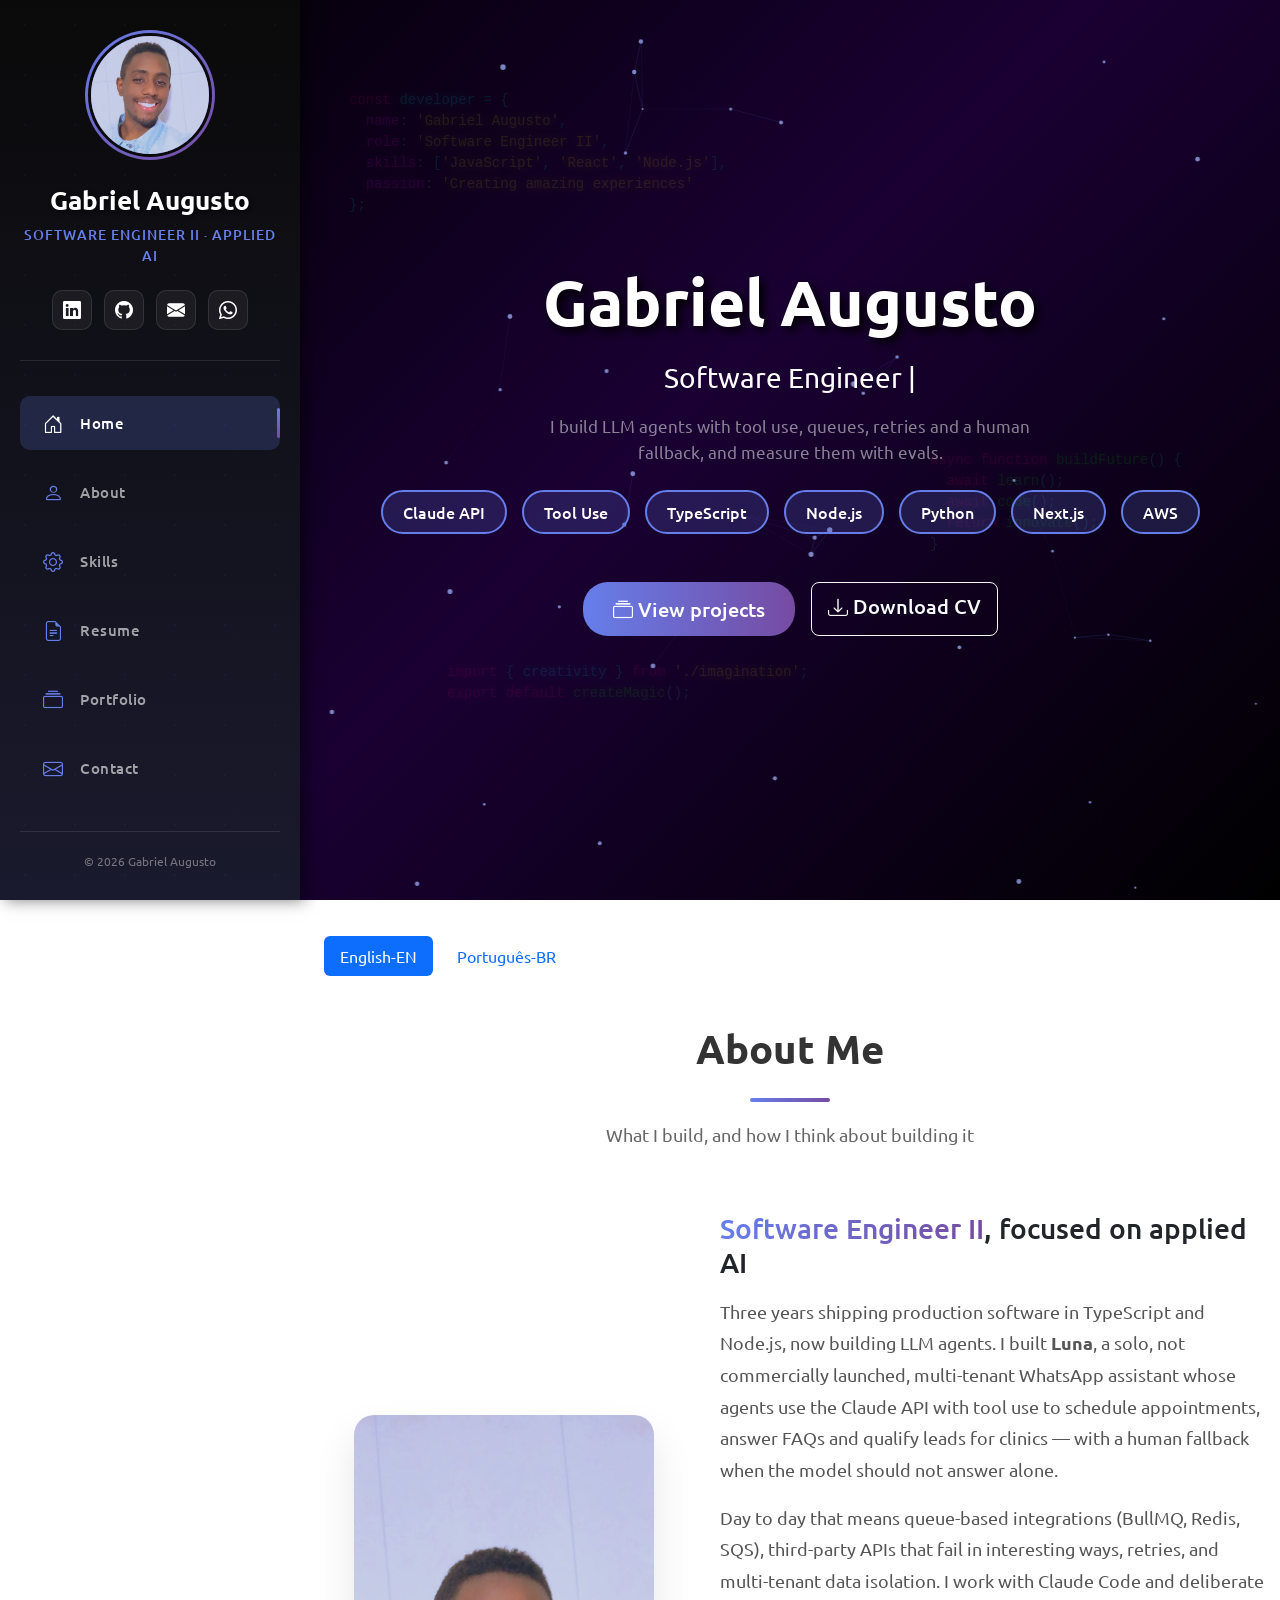
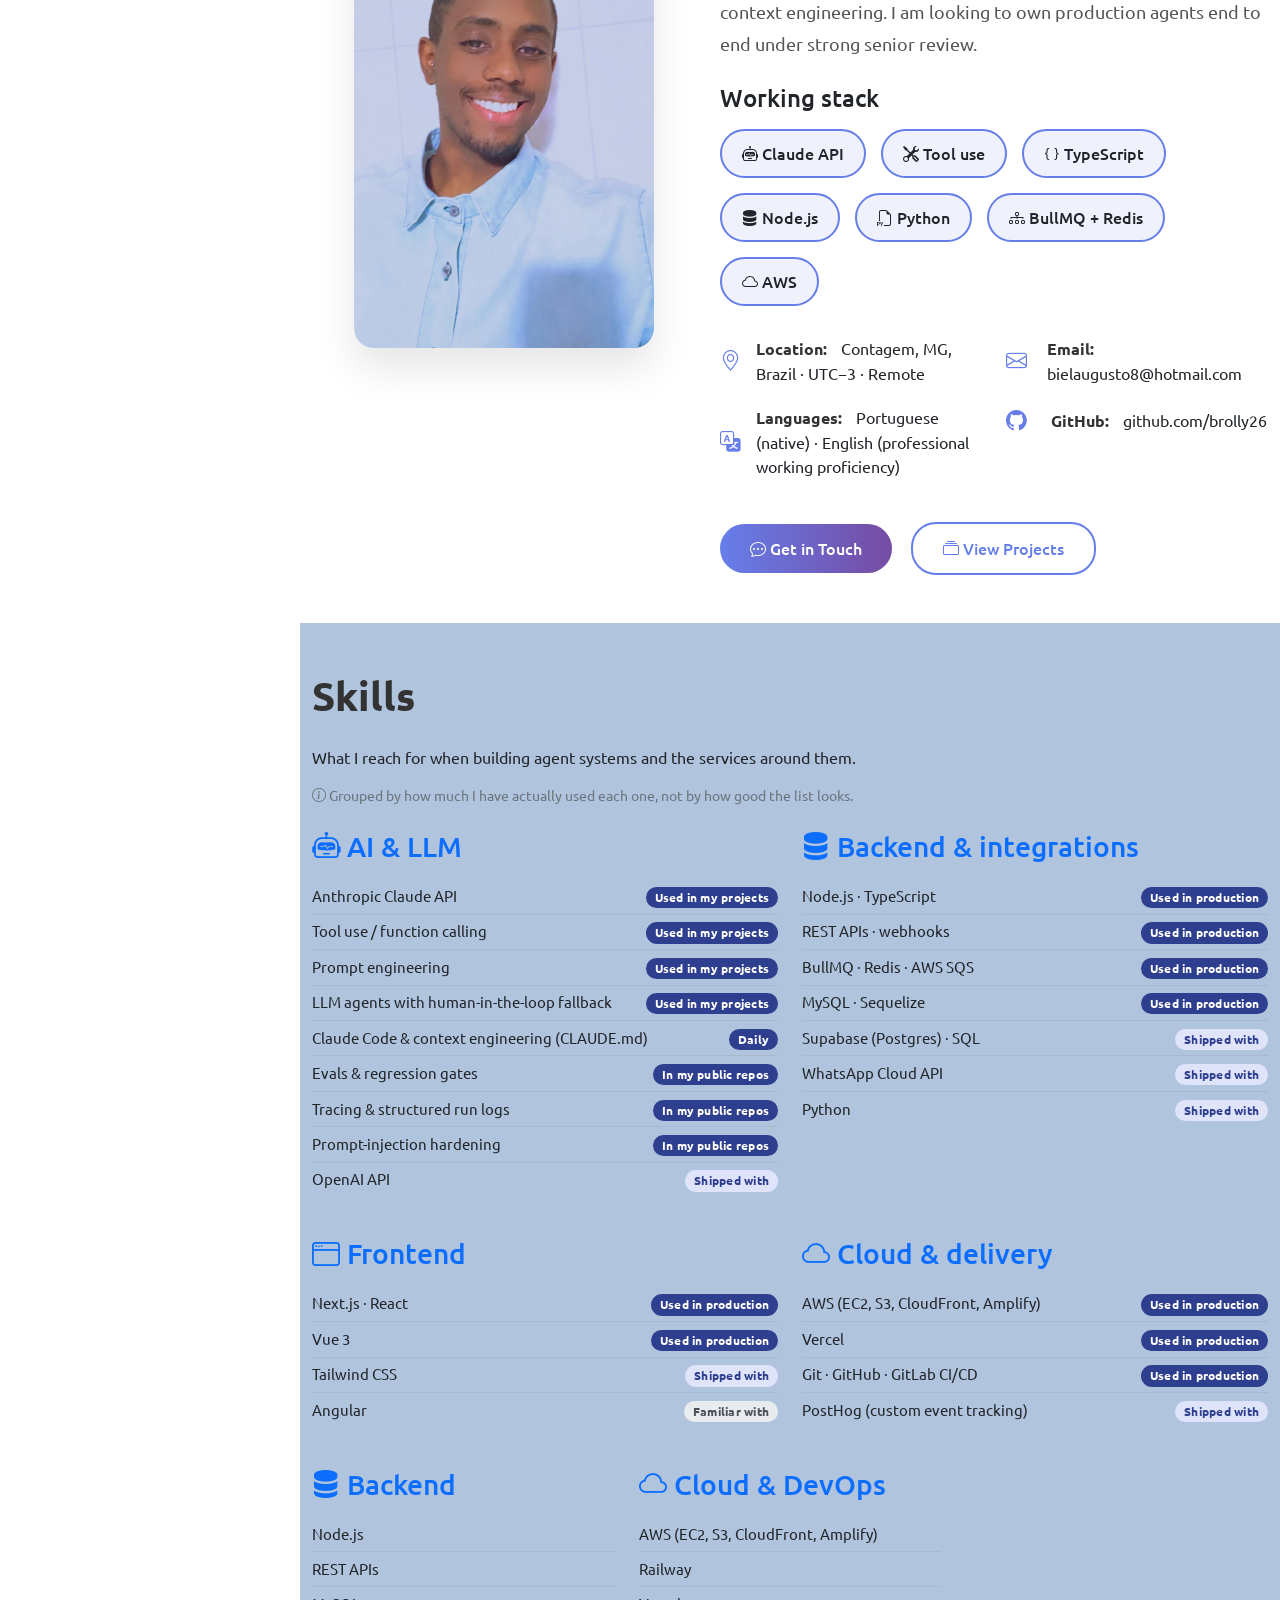
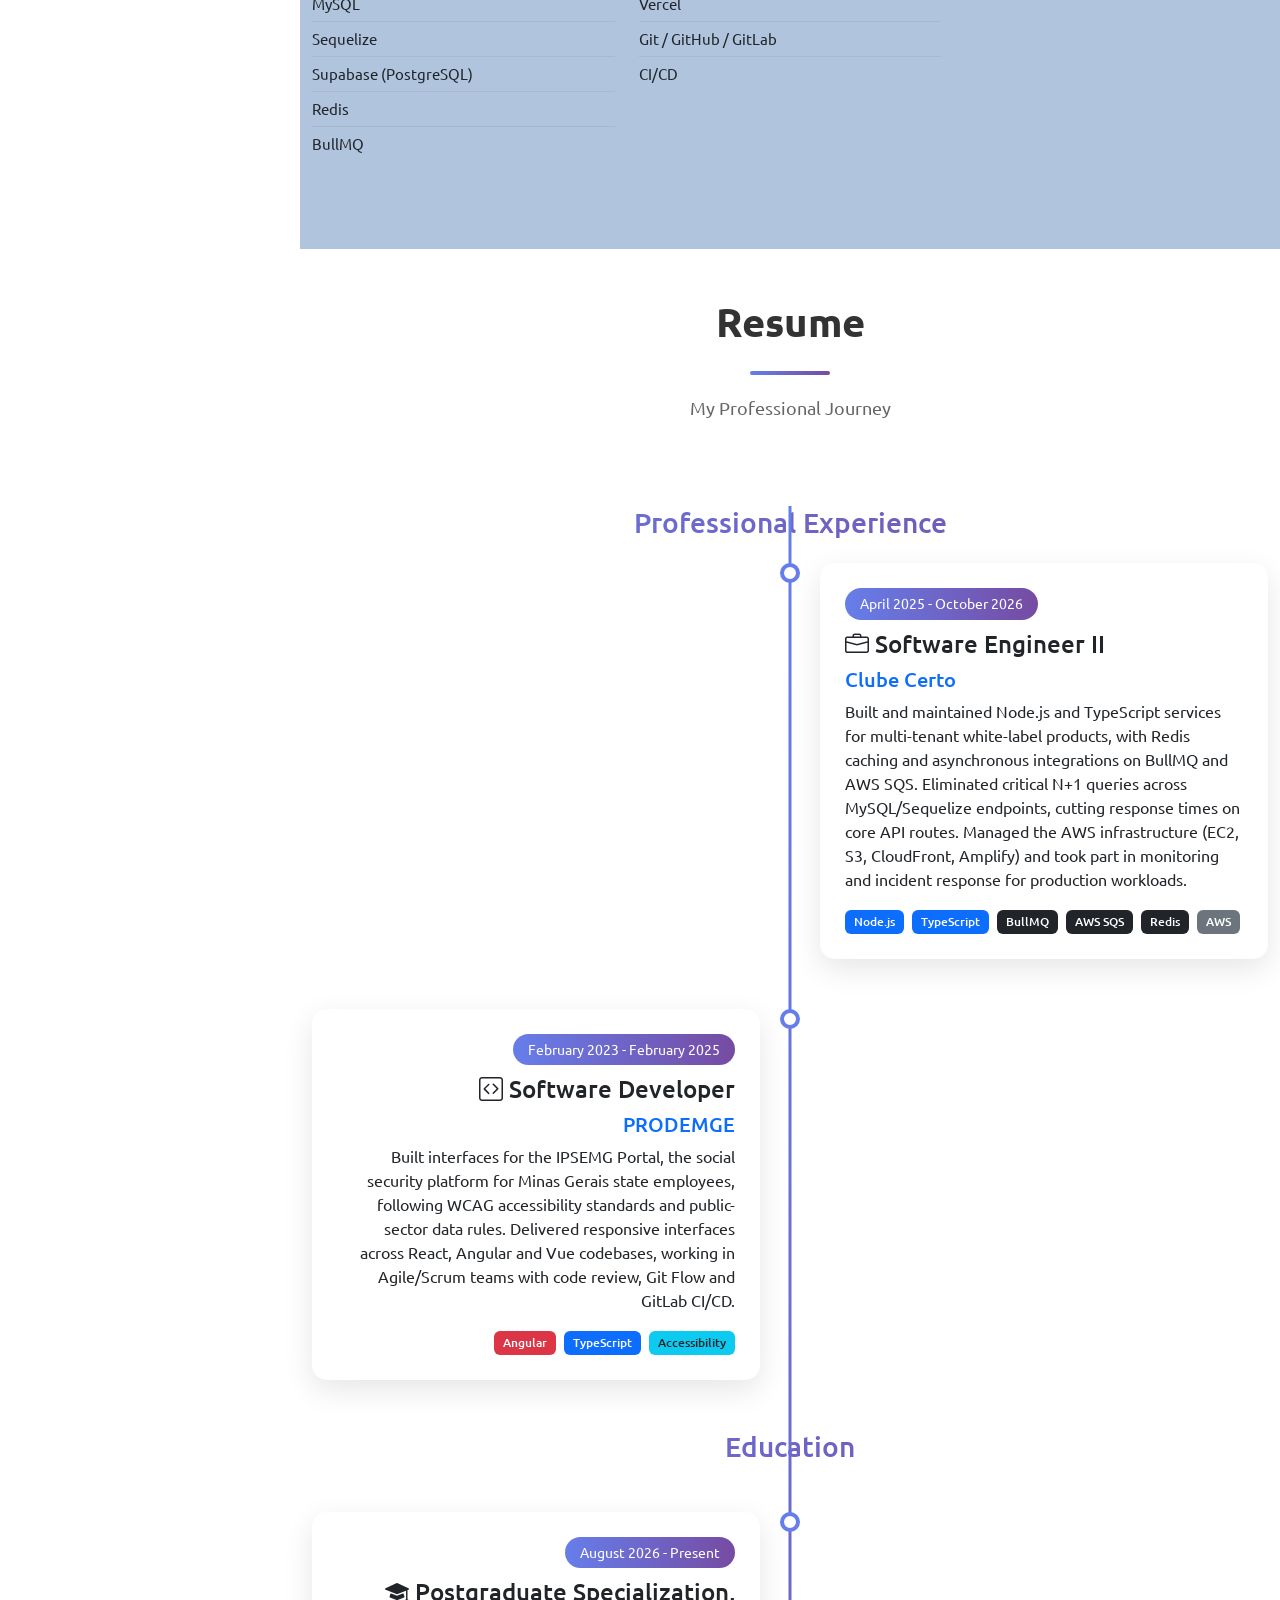
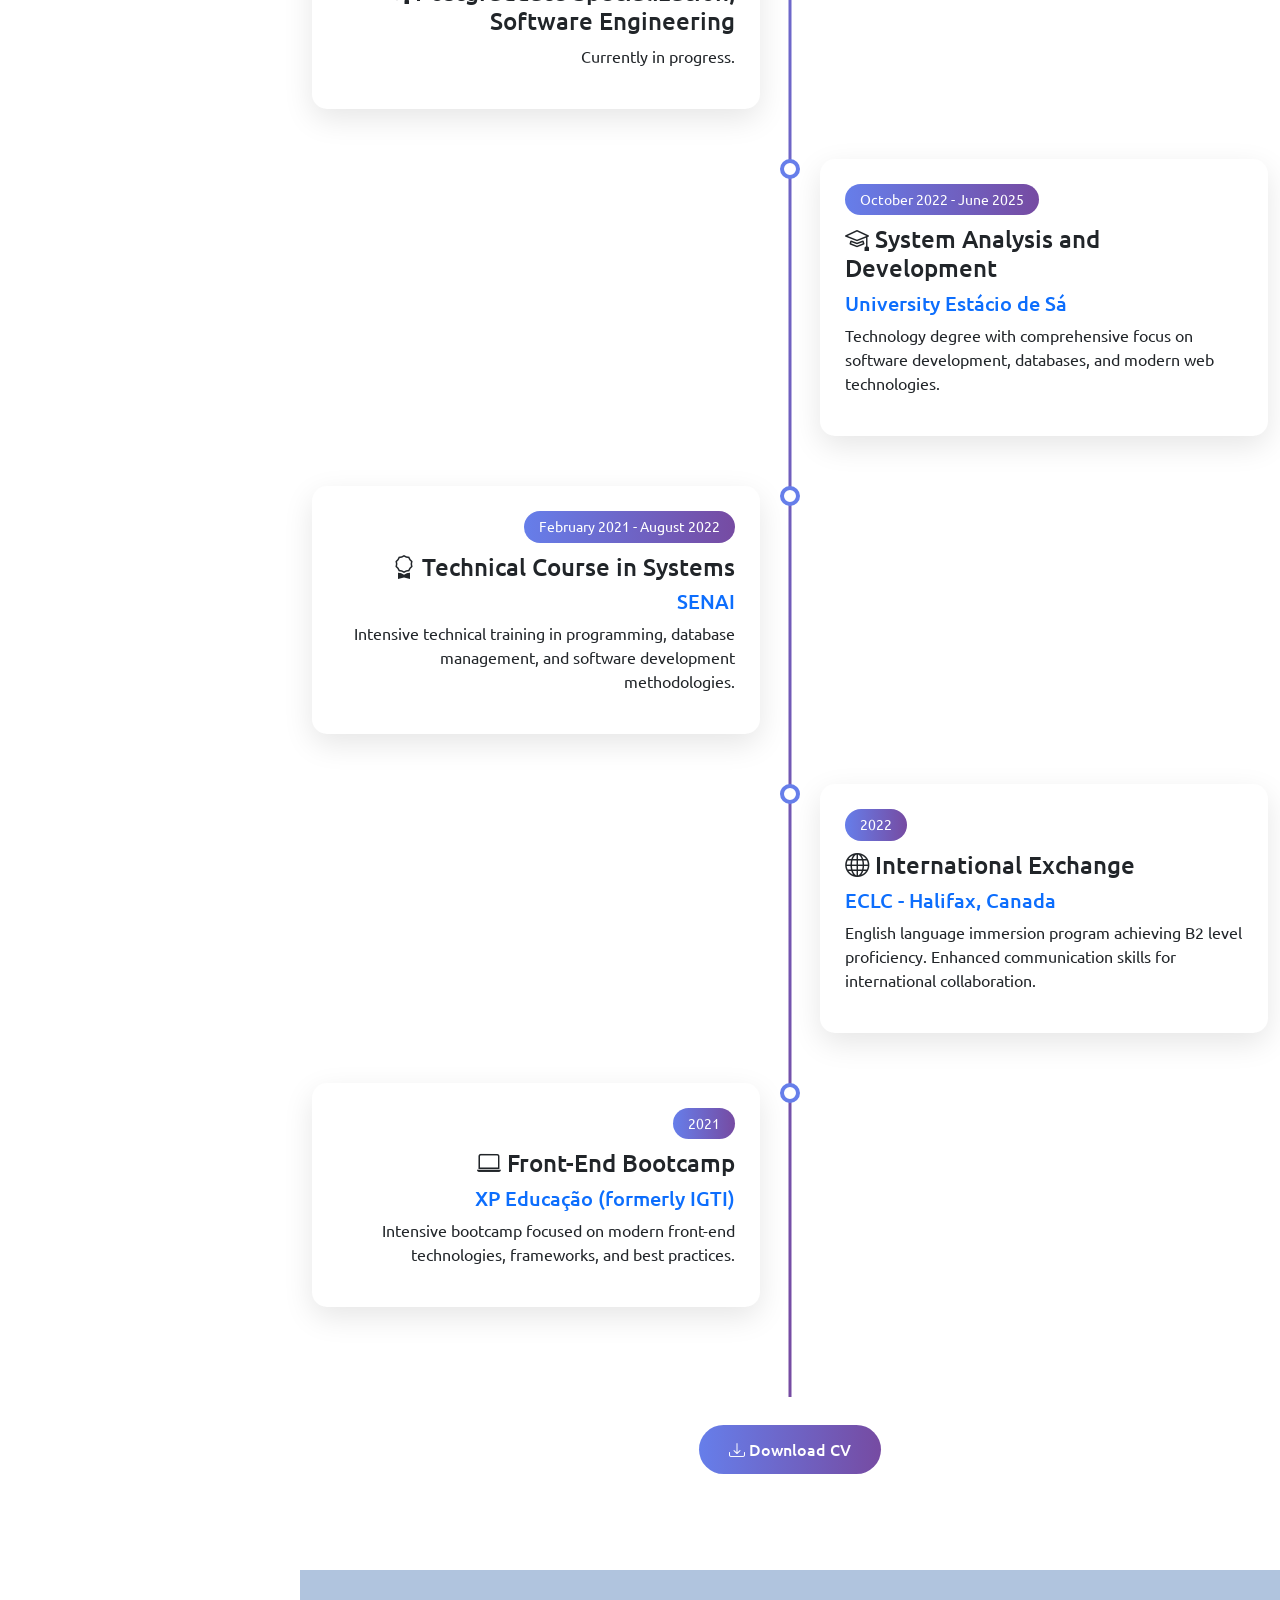
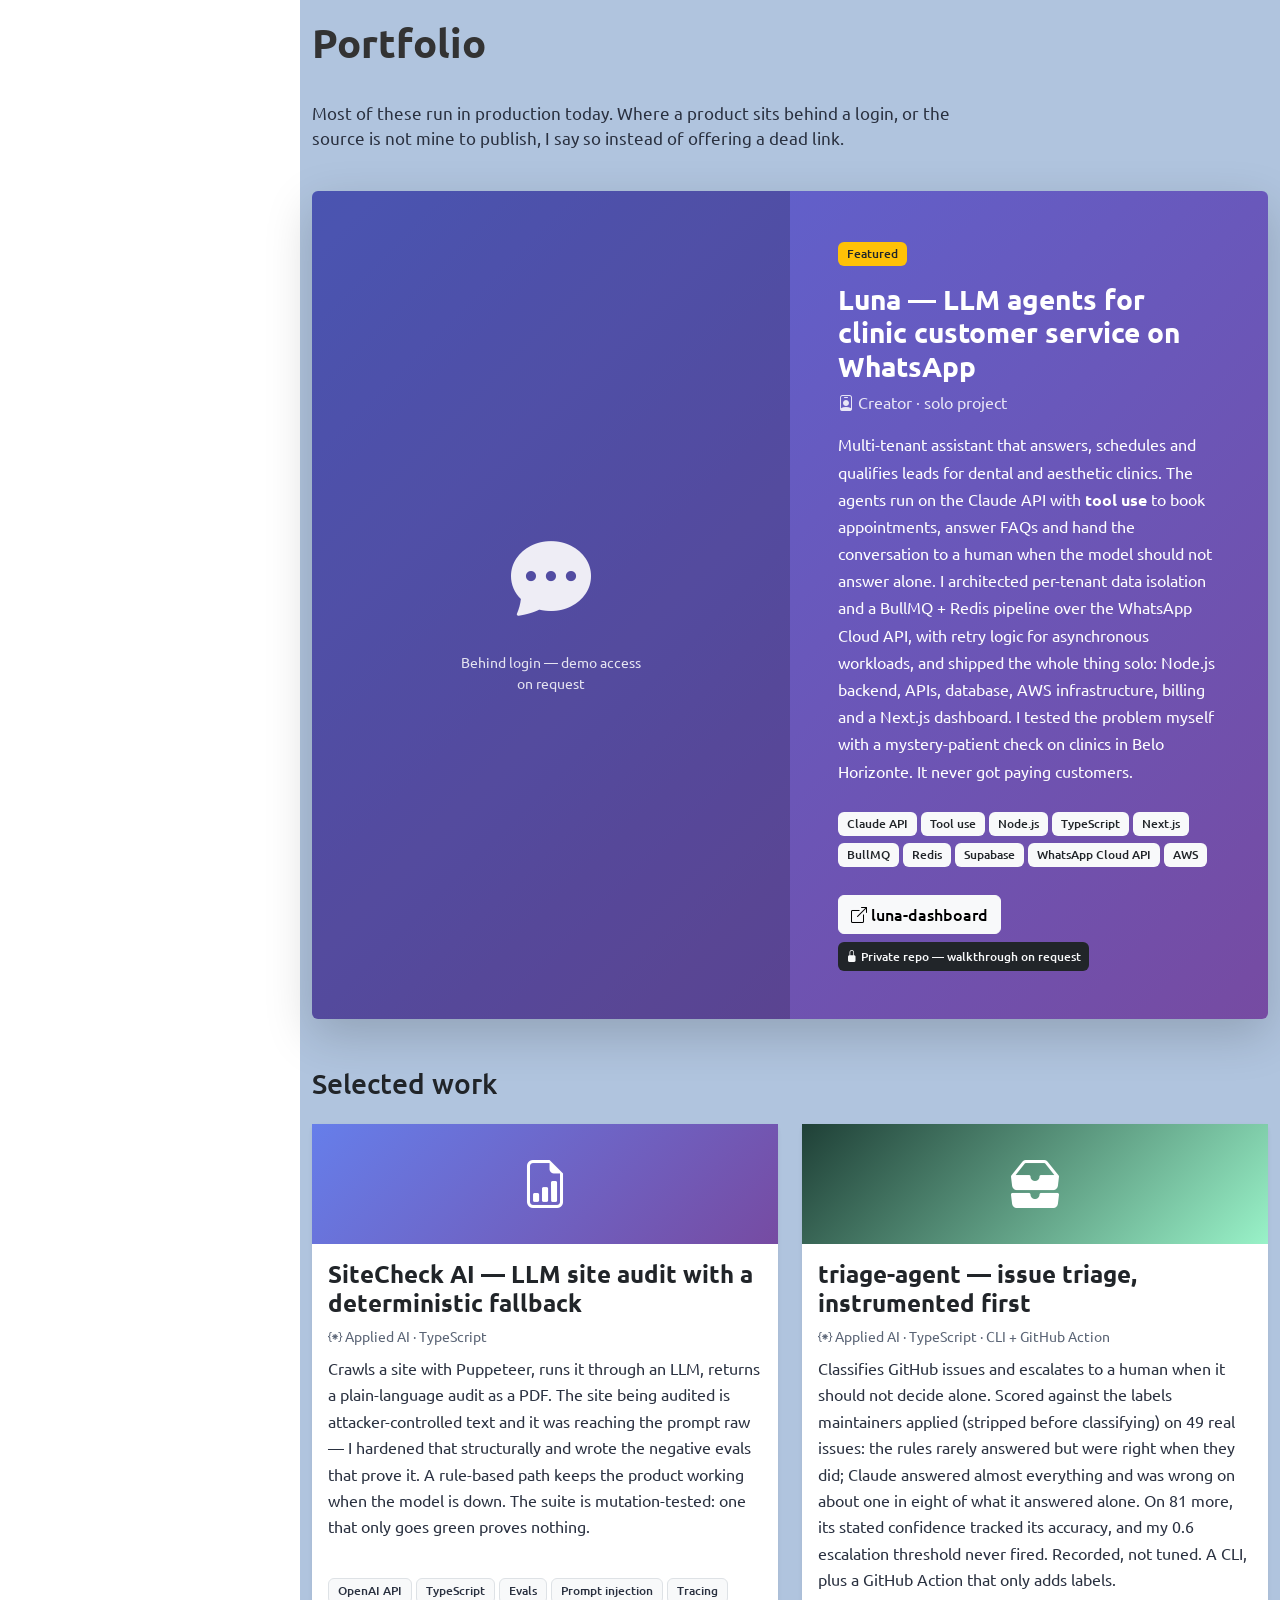
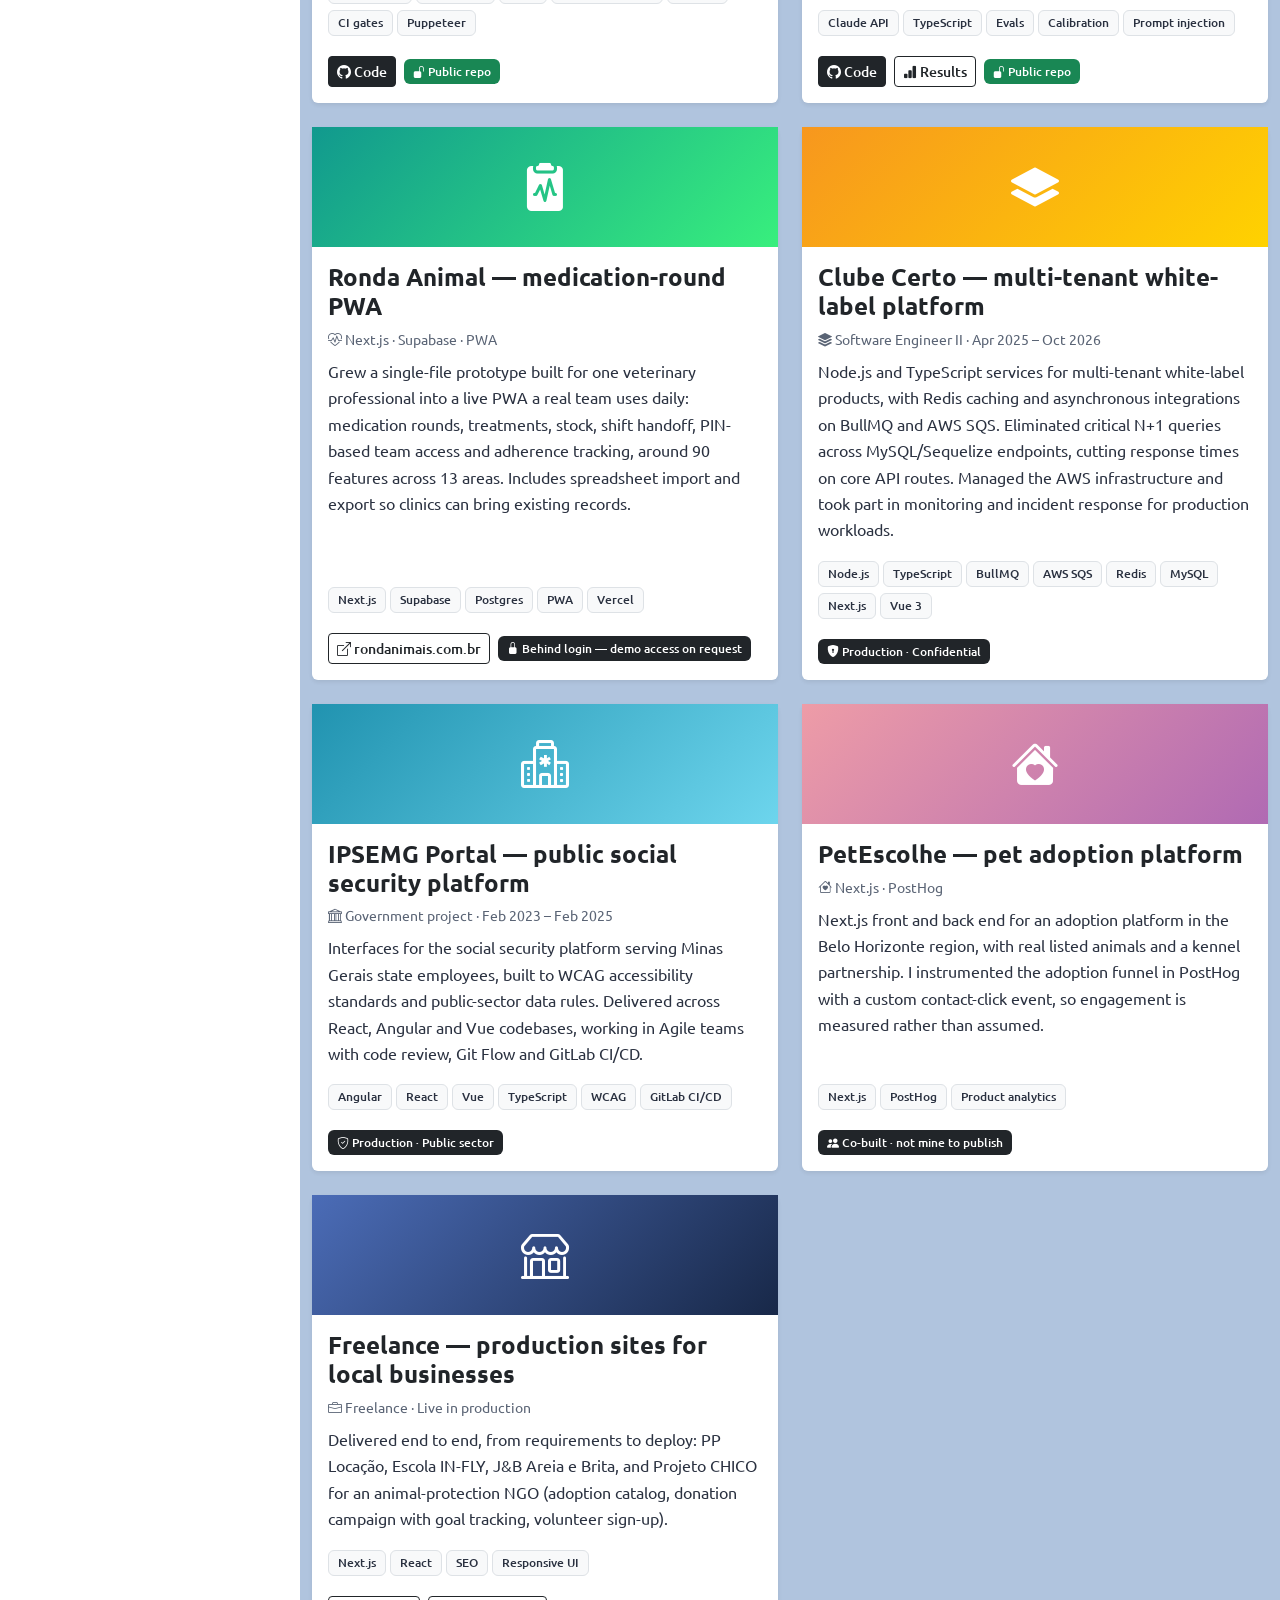
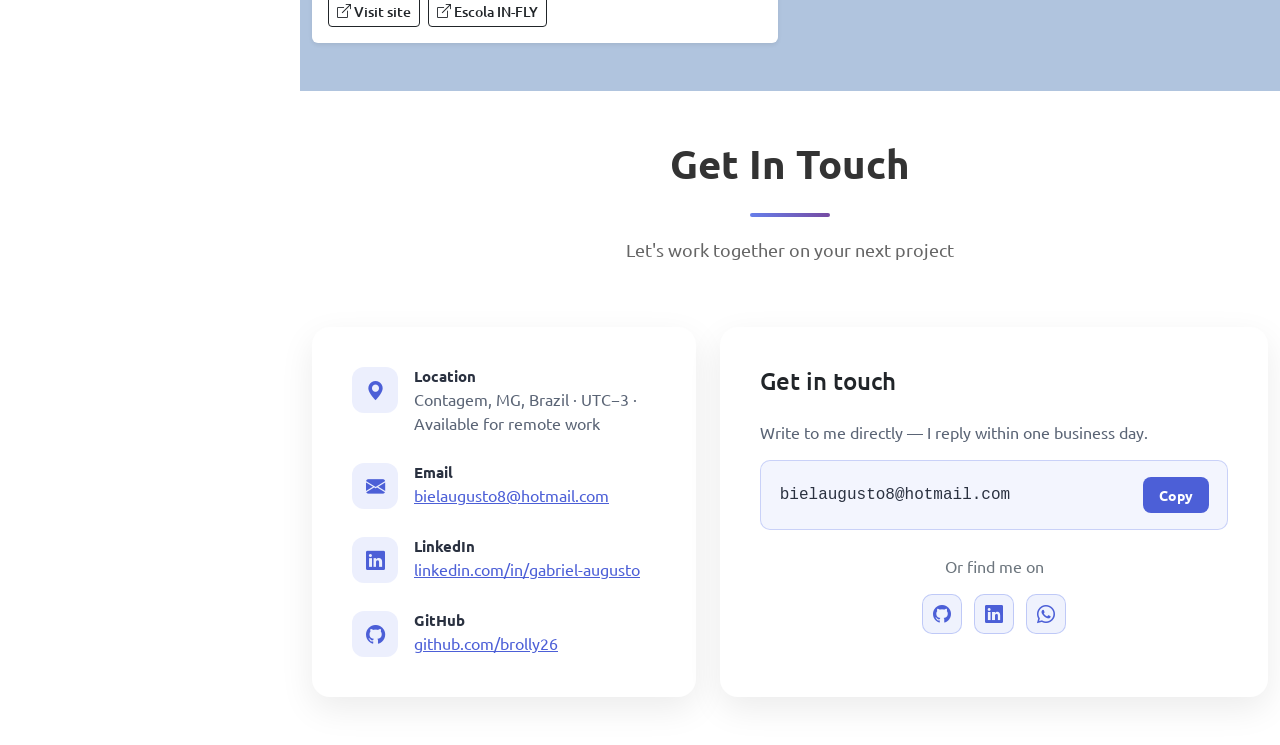
==== commit 0d952a83: "Call the Luna role Creator Co-Authored-By: Claude Opus 5.5 <noreply@anthropic.com> Claude-Session: h" ====
--- a/index.html
+++ b/index.html
@@ -534,7 +534,7 @@
                       <div class="card-body text-white p-4 p-lg-5">
                         <span class="badge bg-warning text-dark mb-3">Featured</span>
                         <h3 class="card-title fw-bold mb-2">Luna &mdash; LLM agents for clinic customer service on WhatsApp</h3>
-                        <p class="featured-role mb-3"><i class="bi bi-person-badge" aria-hidden="true"></i> Solo project &middot; built end to end</p>
+                        <p class="featured-role mb-3"><i class="bi bi-person-badge" aria-hidden="true"></i> Creator &middot; solo project</p>
                         <p class="card-text mb-4">Multi-tenant assistant that answers, schedules and qualifies leads for dental and aesthetic clinics. The agents run on the Claude API with <strong>tool use</strong> to book appointments, answer FAQs and hand the conversation to a human when the model should not answer alone. I architected per-tenant data isolation and a BullMQ + Redis pipeline over the WhatsApp Cloud API, with retry logic for asynchronous workloads, and shipped the whole thing solo: Node.js backend, APIs, database, AWS infrastructure, billing and a Next.js dashboard. I tested the problem myself with a mystery-patient check on clinics in Belo Horizonte. It never got paying customers.</p>
                         <div class="mb-4"><span class="badge bg-light text-dark me-1 mb-1">Claude API</span><span class="badge bg-light text-dark me-1 mb-1">Tool use</span><span class="badge bg-light text-dark me-1 mb-1">Node.js</span><span class="badge bg-light text-dark me-1 mb-1">TypeScript</span><span class="badge bg-light text-dark me-1 mb-1">Next.js</span><span class="badge bg-light text-dark me-1 mb-1">BullMQ</span><span class="badge bg-light text-dark me-1 mb-1">Redis</span><span class="badge bg-light text-dark me-1 mb-1">Supabase</span><span class="badge bg-light text-dark me-1 mb-1">WhatsApp Cloud API</span><span class="badge bg-light text-dark me-1 mb-1">AWS</span></div>
                         <div class="d-flex gap-2 flex-wrap align-items-center">
@@ -1066,7 +1066,7 @@
                       <div class="card-body text-white p-4 p-lg-5">
                         <span class="badge bg-warning text-dark mb-3">Destaque</span>
                         <h3 class="card-title fw-bold mb-2">Luna &mdash; agentes de LLM para atendimento de clínicas no WhatsApp</h3>
-                        <p class="featured-role mb-3"><i class="bi bi-person-badge" aria-hidden="true"></i> Projeto solo &middot; feito de ponta a ponta</p>
+                        <p class="featured-role mb-3"><i class="bi bi-person-badge" aria-hidden="true"></i> Criador &middot; projeto solo</p>
                         <p class="card-text mb-4">Assistente multi-tenant que responde, agenda e qualifica leads para clínicas odontológicas e estéticas. Os agentes rodam sobre a Claude API com <strong>tool use</strong> para marcar consultas, responder dúvidas e repassar a conversa para um humano quando o modelo não deve responder sozinho. Arquitetei o isolamento de dados por tenant e um pipeline BullMQ + Redis sobre a WhatsApp Cloud API, com retry para cargas assíncronas, e entreguei tudo sozinho: backend Node.js, APIs, banco, infraestrutura AWS, cobrança e um dashboard em Next.js. Testei o problema eu mesmo, com uma checagem de paciente oculto em clínicas de Belo Horizonte. Ela nunca teve clientes pagantes.</p>
                         <div class="mb-4"><span class="badge bg-light text-dark me-1 mb-1">Claude API</span><span class="badge bg-light text-dark me-1 mb-1">Tool use</span><span class="badge bg-light text-dark me-1 mb-1">Node.js</span><span class="badge bg-light text-dark me-1 mb-1">TypeScript</span><span class="badge bg-light text-dark me-1 mb-1">Next.js</span><span class="badge bg-light text-dark me-1 mb-1">BullMQ</span><span class="badge bg-light text-dark me-1 mb-1">Redis</span><span class="badge bg-light text-dark me-1 mb-1">Supabase</span><span class="badge bg-light text-dark me-1 mb-1">WhatsApp Cloud API</span><span class="badge bg-light text-dark me-1 mb-1">AWS</span></div>
                         <div class="d-flex gap-2 flex-wrap align-items-center">
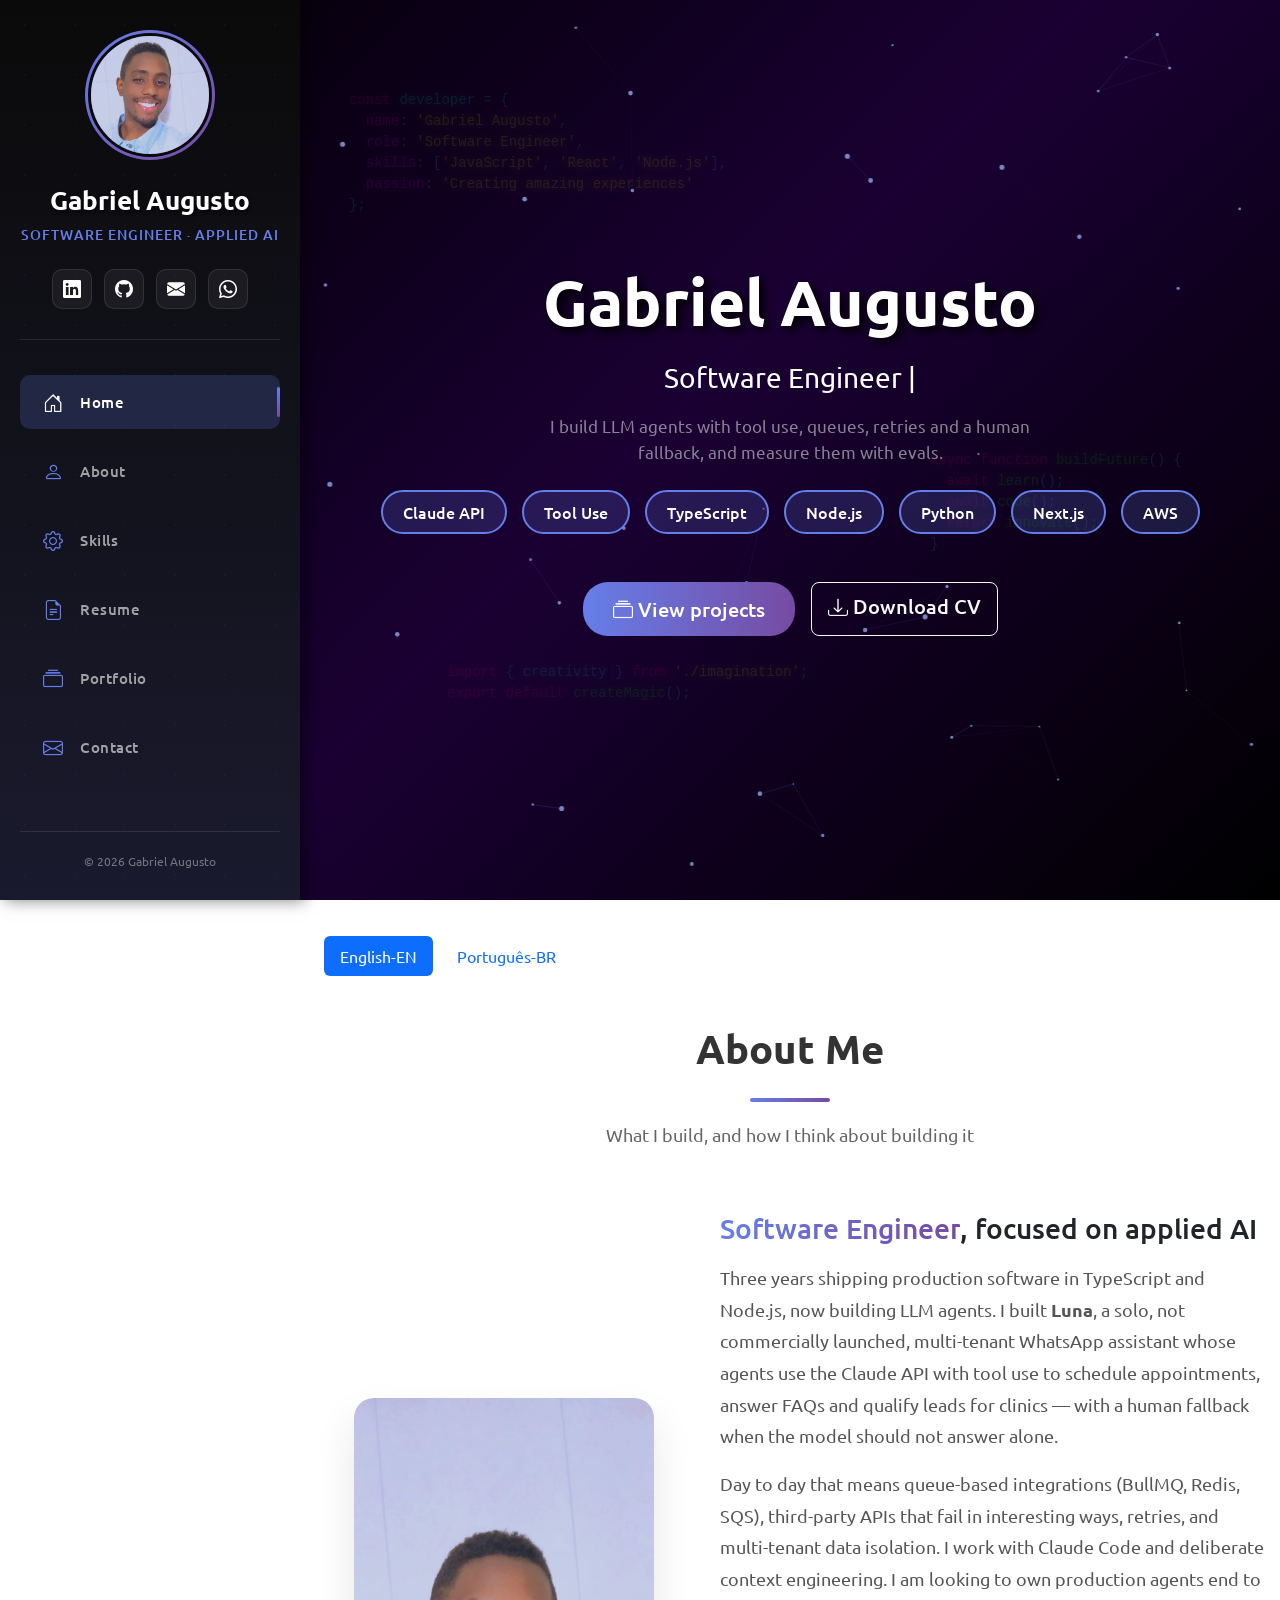
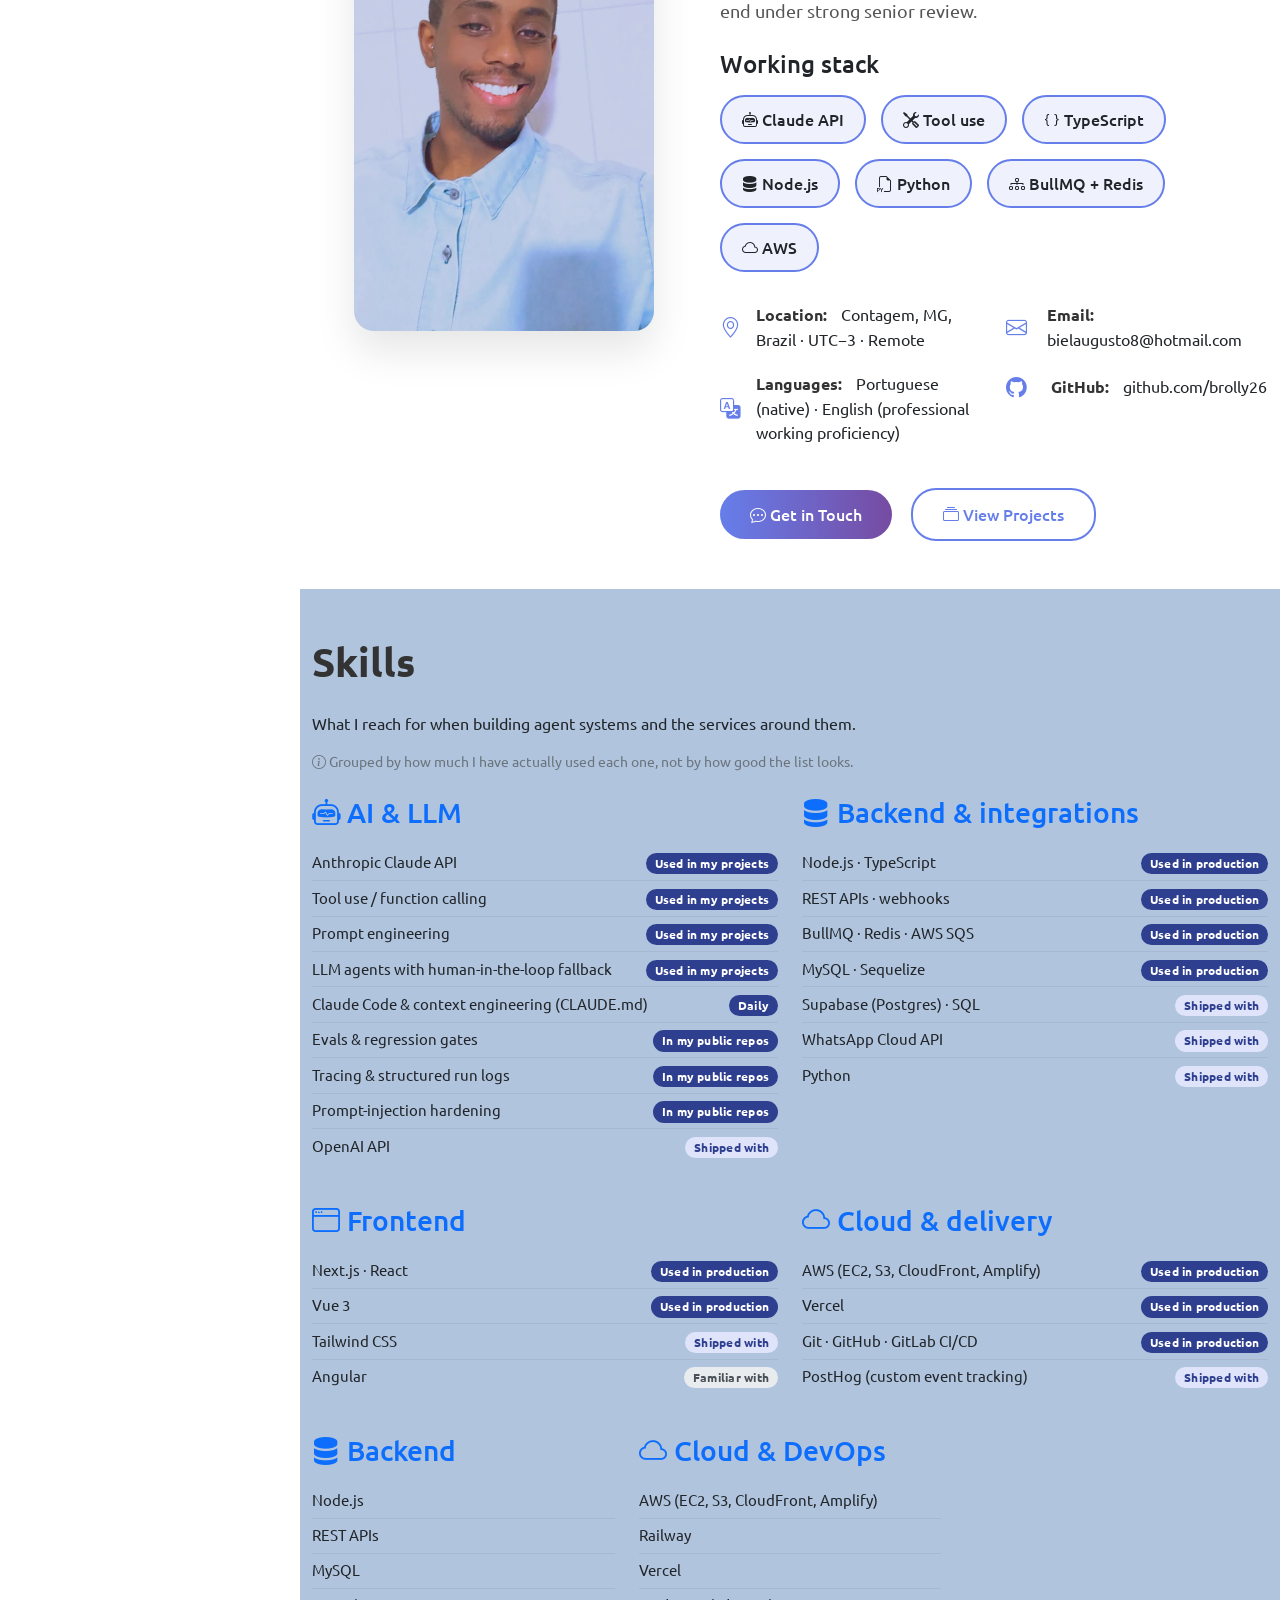
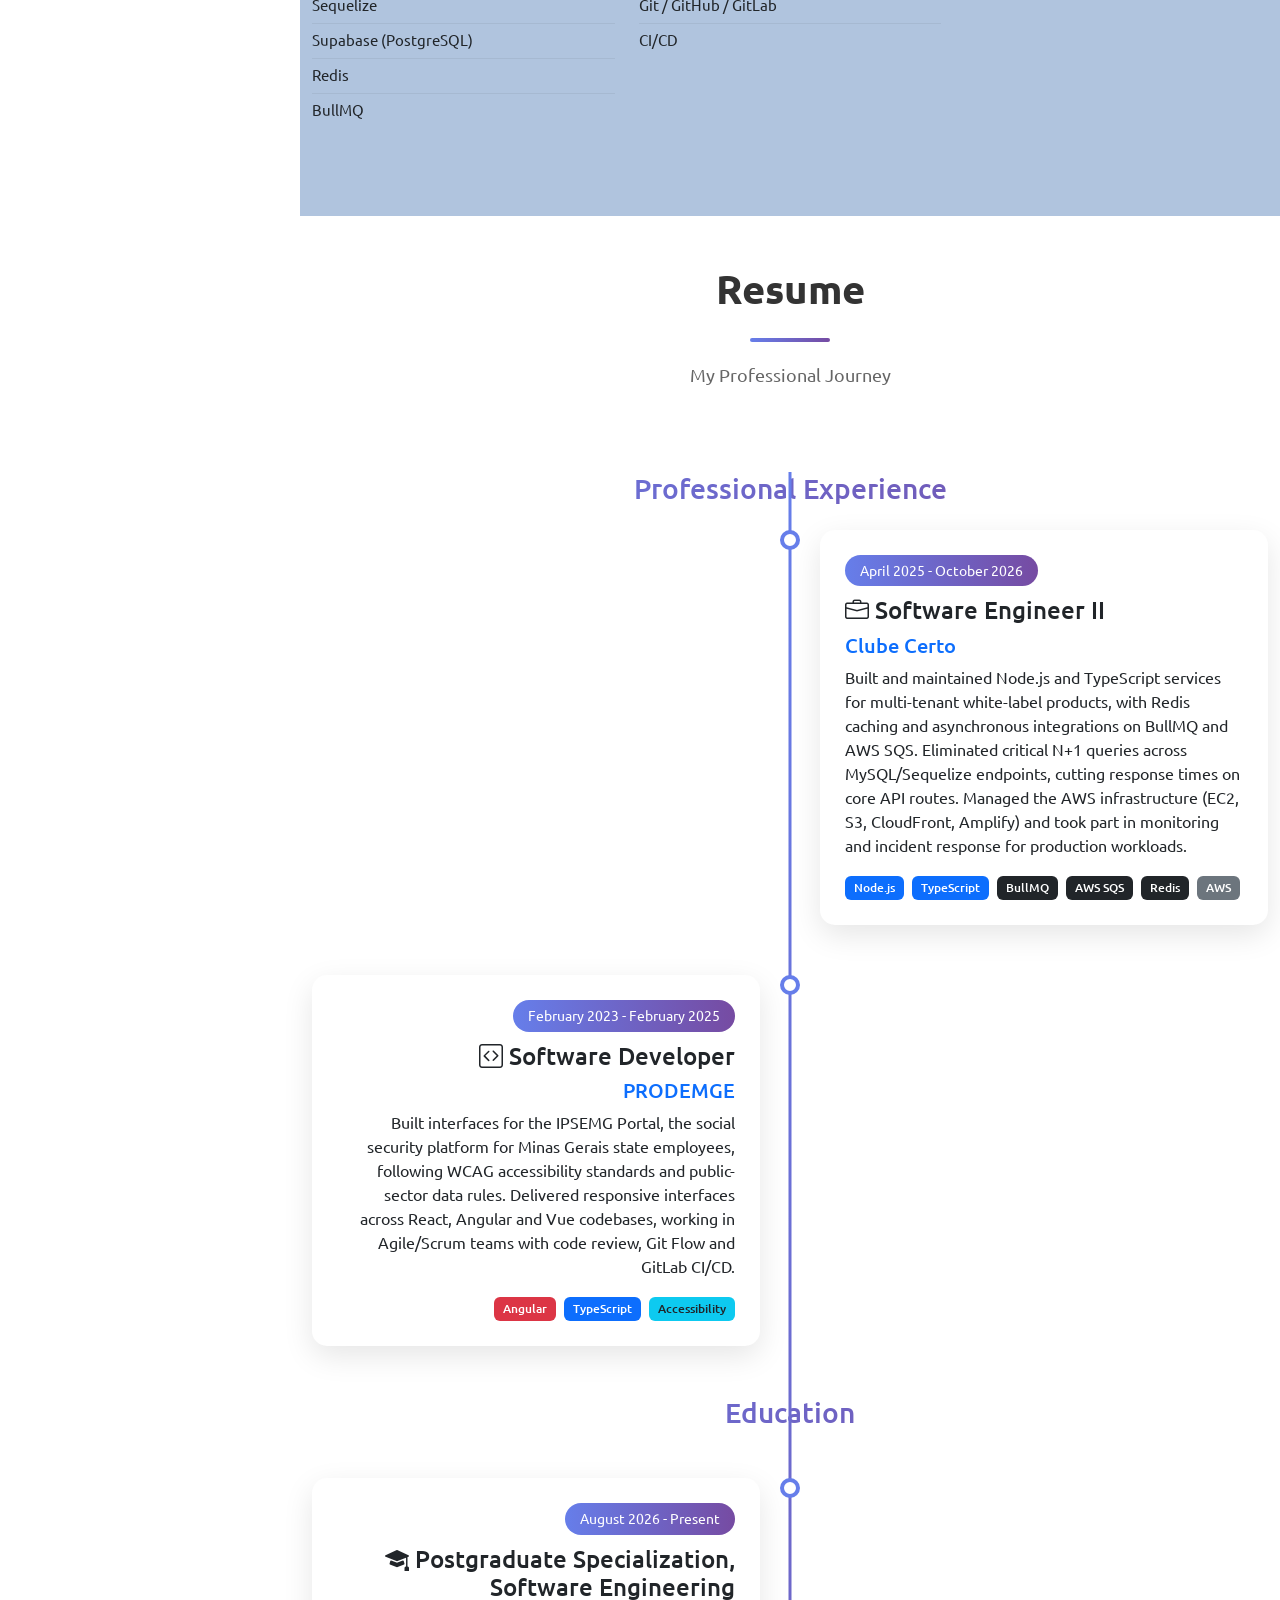
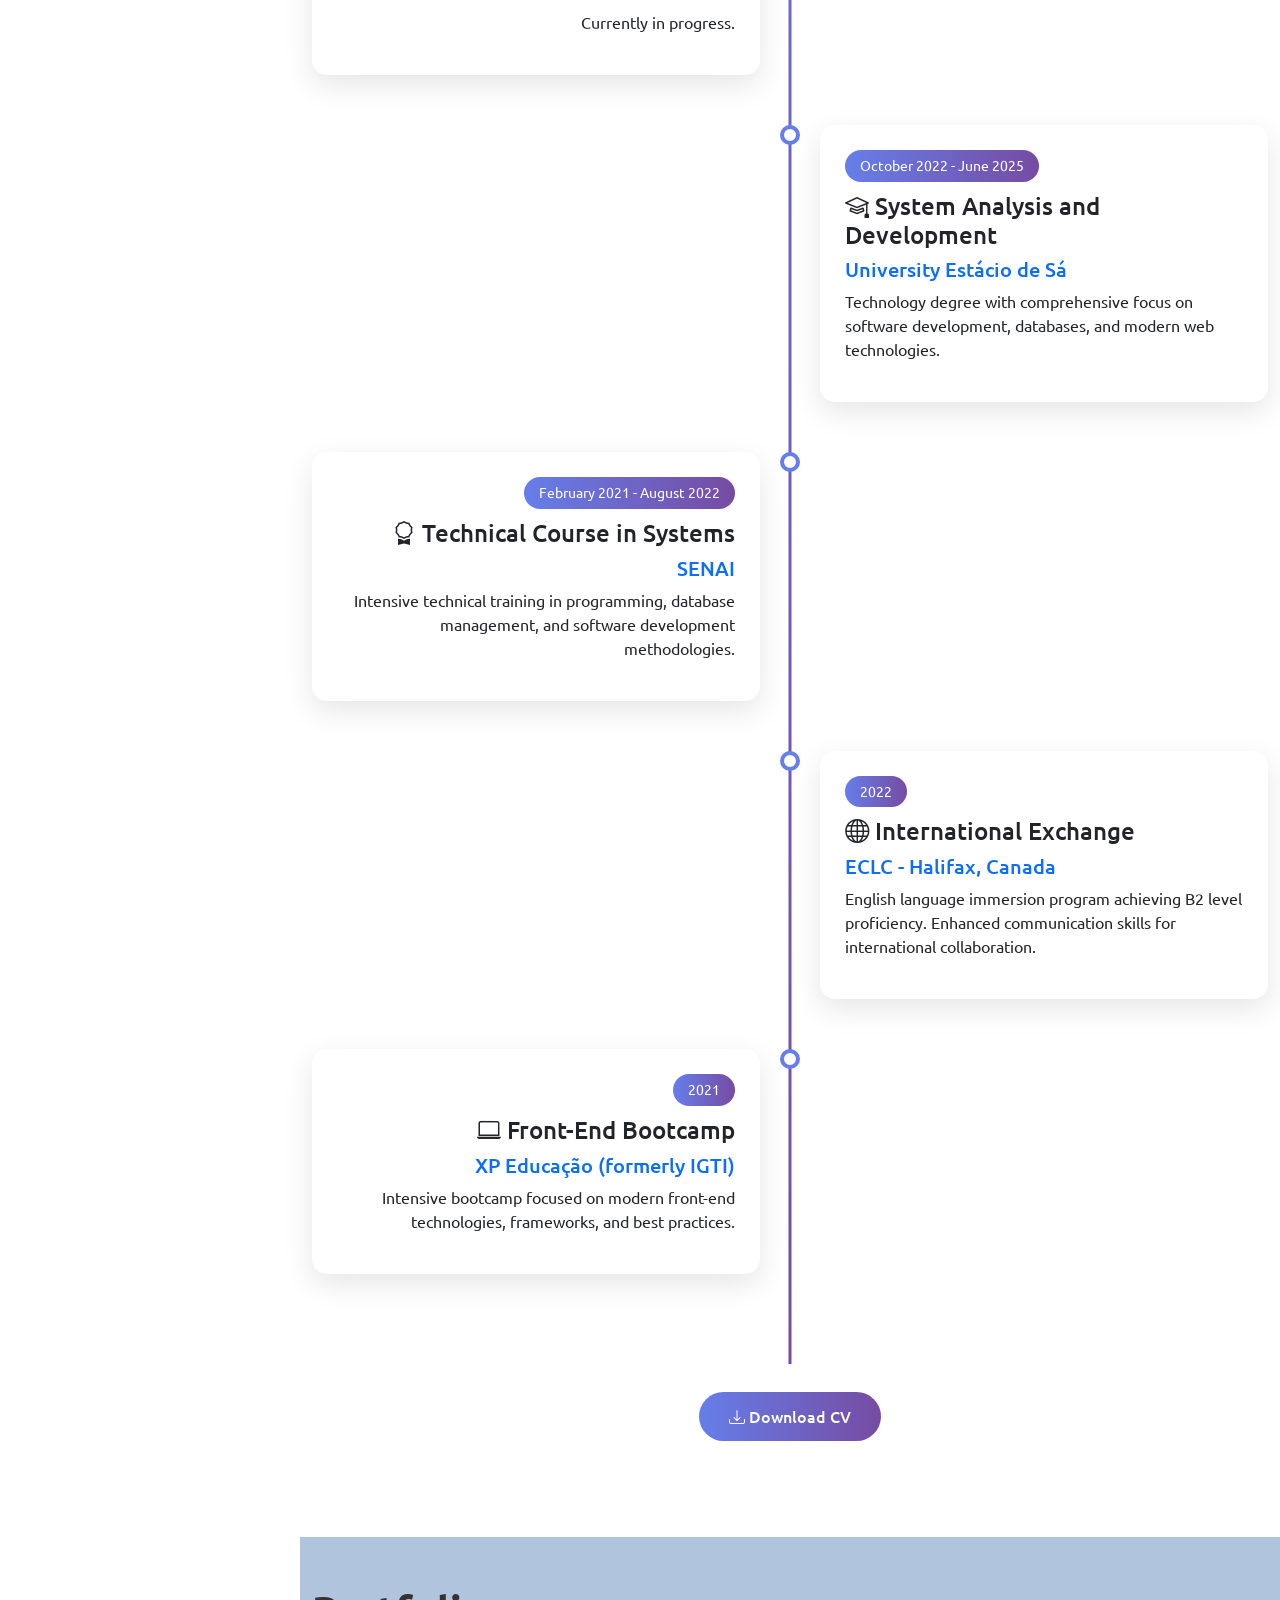
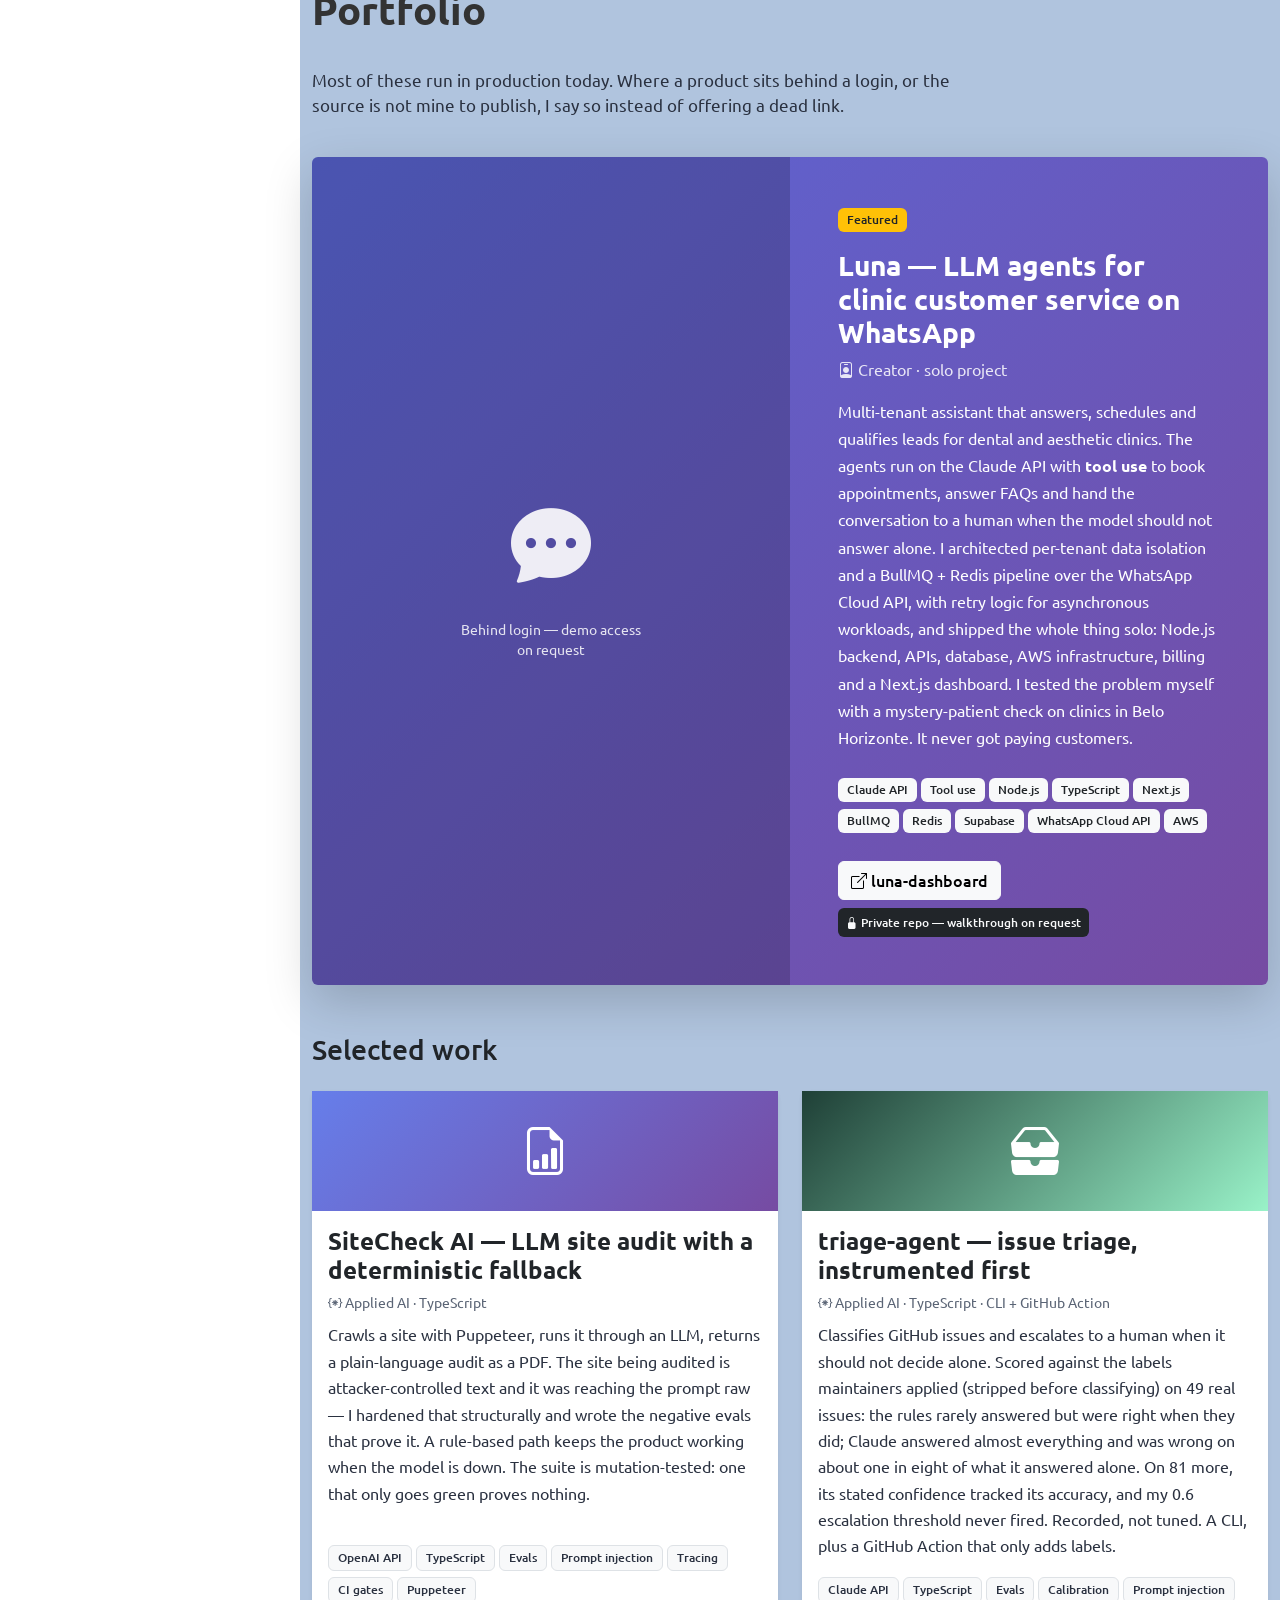
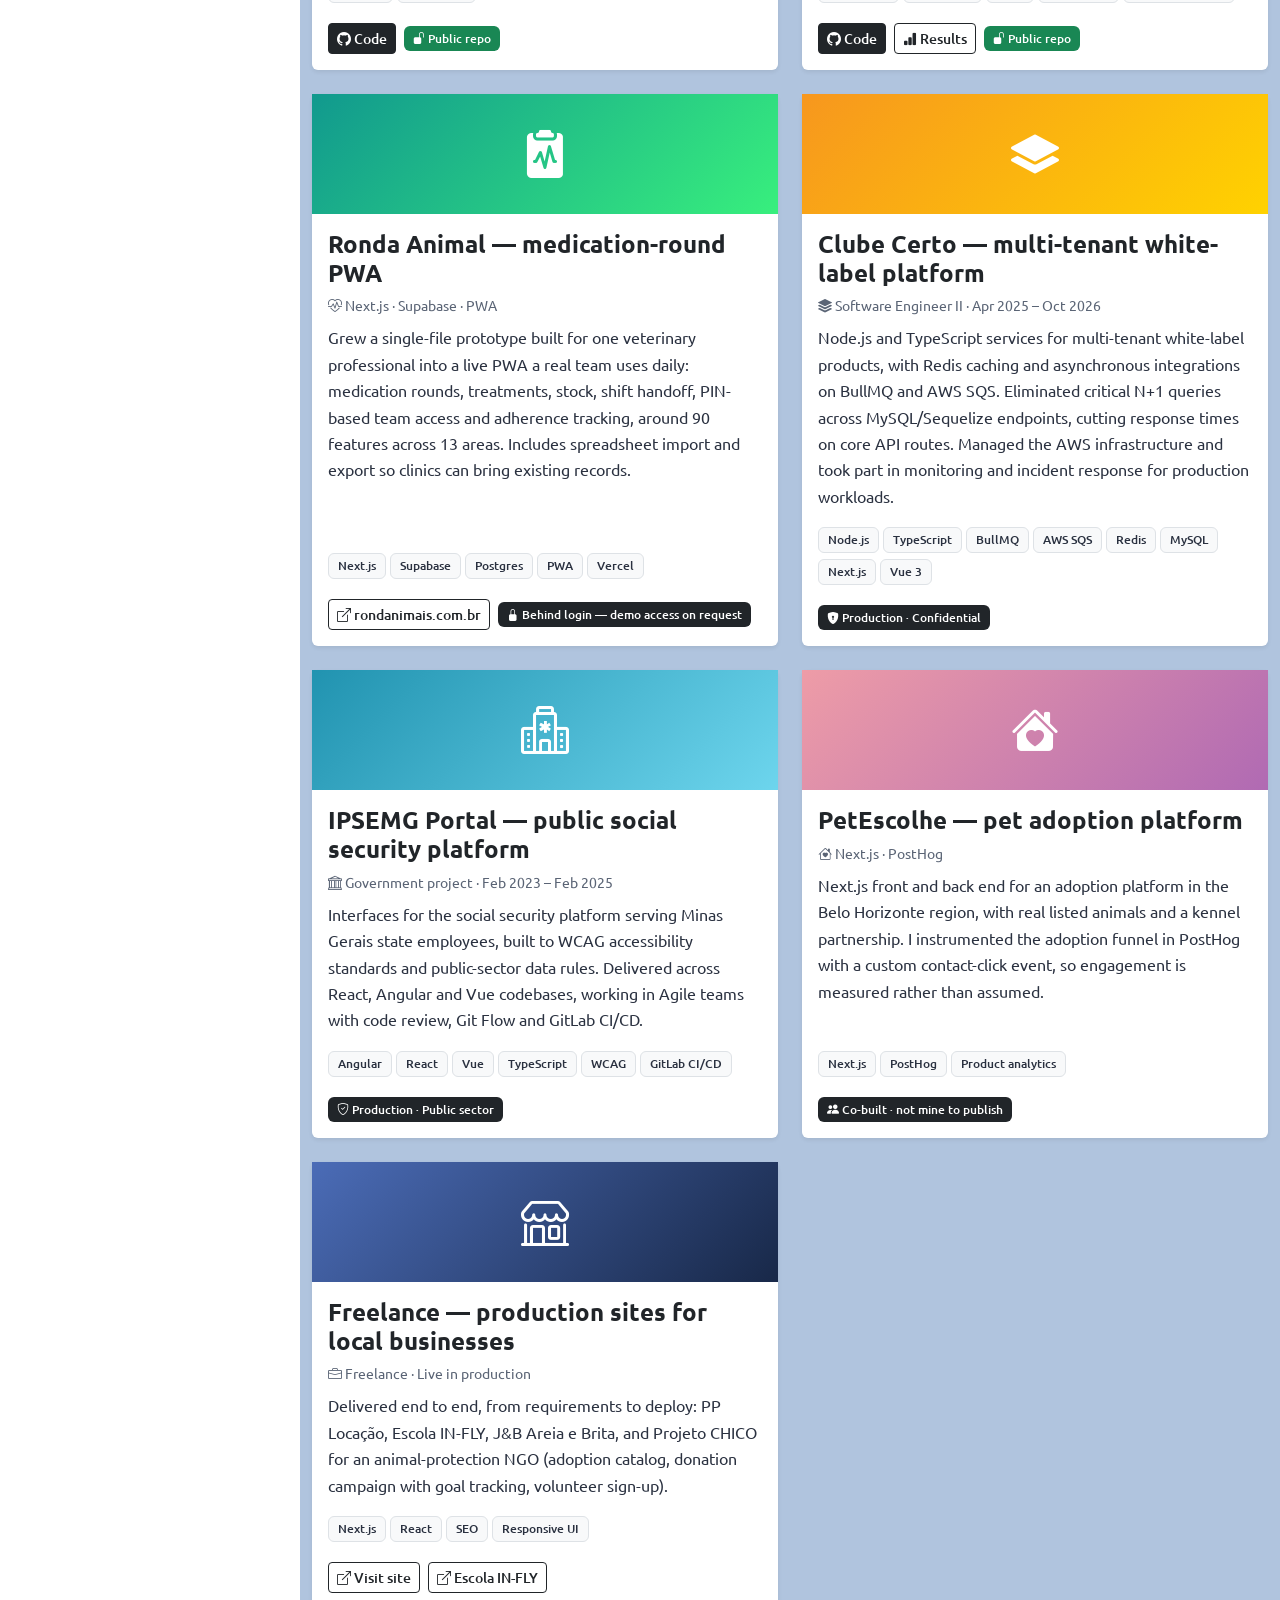
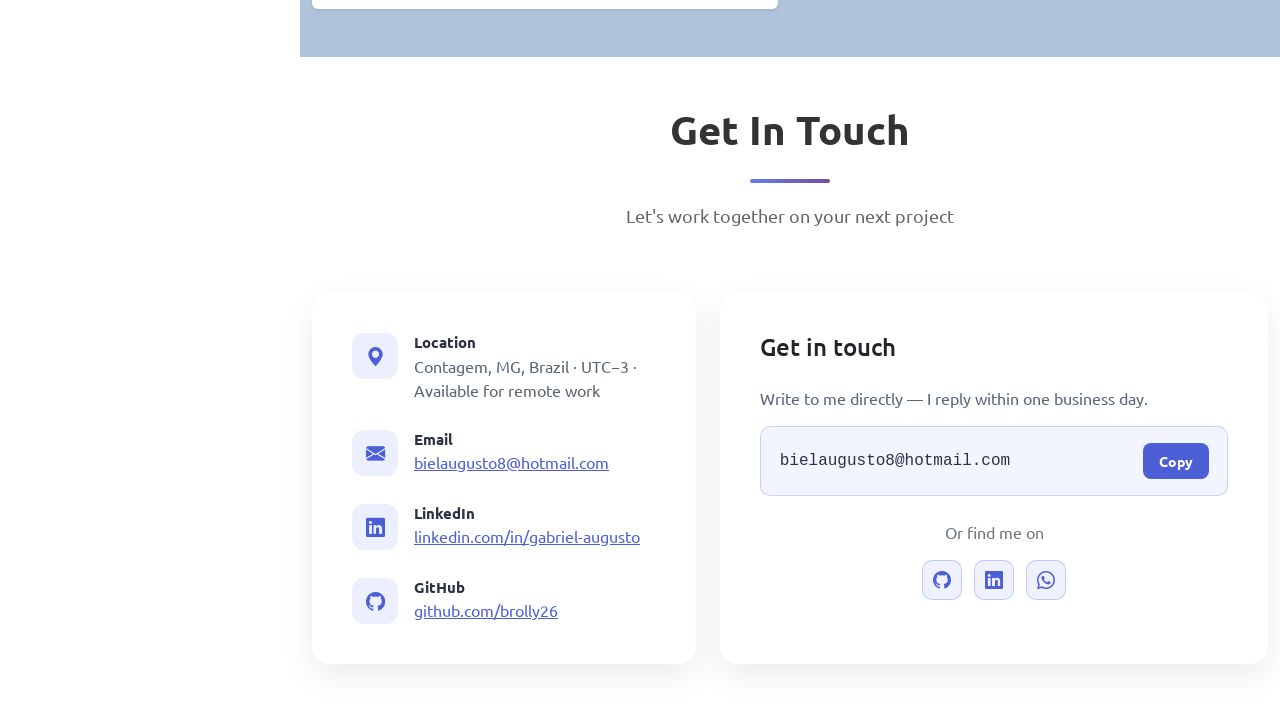
==== commit 40f78ed8: "Use Software Engineer as the headline title "II" is Clube Certo's internal level, so it stays on tha" ====
--- a/index.html
+++ b/index.html
@@ -4,19 +4,19 @@
 <head>
   <meta charset="UTF-8">
   <meta name="viewport" content="width=device-width, initial-scale=1.0">
-  <title>Gabriel Augusto — Software Engineer II · Applied AI</title>
+  <title>Gabriel Augusto — Software Engineer · Applied AI</title>
   <meta name="description" content="Software engineer with 3+ years shipping production software in TypeScript and Node.js, now focused on applied AI. Builds LLM agents with tool use on the Claude and OpenAI APIs, over queue-based integrations, and measures them with evals.">
   <link rel="canonical" href="https://brolly26.github.io/portfolio/">
 
   <!-- Open Graph / LinkedIn sharing -->
   <meta property="og:type" content="profile">
   <meta property="og:url" content="https://brolly26.github.io/portfolio/">
-  <meta property="og:title" content="Gabriel Augusto — Software Engineer II · Applied AI">
+  <meta property="og:title" content="Gabriel Augusto — Software Engineer · Applied AI">
   <meta property="og:description" content="LLM agents with tool use, evals and prompt-injection tests. Built Luna, a solo multi-tenant WhatsApp assistant on the Claude API. TypeScript, Node.js, Python, AWS.">
   <meta property="og:image" content="https://brolly26.github.io/portfolio/static/imgs/gabriel-profile.jpg">
   <meta property="og:image:alt" content="Gabriel Augusto">
   <meta name="twitter:card" content="summary_large_image">
-  <meta name="twitter:title" content="Gabriel Augusto — Software Engineer II · Applied AI">
+  <meta name="twitter:title" content="Gabriel Augusto — Software Engineer · Applied AI">
   <meta name="twitter:description" content="LLM agents with tool use, evals and prompt-injection tests. Built Luna, a solo multi-tenant WhatsApp assistant on the Claude API.">
   <meta name="twitter:image" content="https://brolly26.github.io/portfolio/static/imgs/gabriel-profile.jpg">
 
@@ -30,7 +30,7 @@
     "@context": "https://schema.org",
     "@type": "Person",
     "name": "Gabriel Augusto",
-    "jobTitle": "Software Engineer II, Applied AI",
+    "jobTitle": "Software Engineer, Applied AI",
     "url": "https://brolly26.github.io/portfolio/",
     "email": "mailto:bielaugusto8@hotmail.com",
     "address": { "@type": "PostalAddress", "addressLocality": "Contagem", "addressRegion": "MG", "addressCountry": "BR" },
@@ -63,7 +63,7 @@
       </div>
       
       <p class="profile-name">Gabriel Augusto</p>
-      <p class="profile-role">Software Engineer II · Applied AI</p>
+      <p class="profile-role">Software Engineer · Applied AI</p>
       
       <div class="social-links mt-4">
         <a target="_blank" rel="noopener noreferrer" href="https://www.linkedin.com/in/gabriel-augusto-86aa031b2/" class="social-link linkedin" data-tooltip="LinkedIn" aria-label="LinkedIn profile">
@@ -147,7 +147,7 @@
         <pre class="floating-code" id="code1">
 <span class="keyword">const</span> <span class="variable">developer</span> = {
   <span class="property">name</span>: <span class="string">'Gabriel Augusto'</span>,
-  <span class="property">role</span>: <span class="string">'Software Engineer II'</span>,
+  <span class="property">role</span>: <span class="string">'Software Engineer'</span>,
   <span class="property">skills</span>: [<span class="string">'JavaScript'</span>, <span class="string">'React'</span>, <span class="string">'Node.js'</span>],
   <span class="property">passion</span>: <span class="string">'Creating amazing experiences'</span>
 };</pre>
@@ -231,7 +231,7 @@
                 <div class="about-img-overlay">
                   <div class="overlay-content">
                     <p class="overlay-name">Gabriel Augusto</p>
-                    <p>Software Engineer II</p>
+                    <p>Software Engineer</p>
                   </div>
                 </div>
               </div>
@@ -240,7 +240,7 @@
             <div class="col-lg-7">
               <div class="about-content">
                 <h3 class="about-title mb-3">
-                  <span class="gradient-text">Software Engineer II</span>, focused on applied AI
+                  <span class="gradient-text">Software Engineer</span>, focused on applied AI
                 </h3>
                 <p class="about-description">
                   Three years shipping production software in TypeScript and Node.js, now building LLM agents.
@@ -770,7 +770,7 @@
                 <div class="about-img-overlay">
                   <div class="overlay-content">
                     <p class="overlay-name">Gabriel Augusto</p>
-                    <p>Software Engineer II</p>
+                    <p>Software Engineer</p>
                   </div>
                 </div>
               </div>
@@ -779,7 +779,7 @@
             <div class="col-lg-7">
               <div class="about-content">
                 <h3 class="about-title mb-3">
-                  <span class="gradient-text">Software Engineer II</span>, com foco em IA aplicada
+                  <span class="gradient-text">Software Engineer</span>, com foco em IA aplicada
                 </h3>
                 <p class="about-description">
                   Três anos entregando software em produção com TypeScript e Node.js, hoje construindo agentes de LLM.
@@ -1457,7 +1457,7 @@
       /* ---------- Typing effect ---------- */
       var typingText = document.querySelector('.typing-text');
       var roles = [
-        'Software Engineer II',
+        'Software Engineer',
         'LLM agents with tool use',
         'TypeScript \u00b7 Node.js \u00b7 Python',
         'Evals for LLM features',
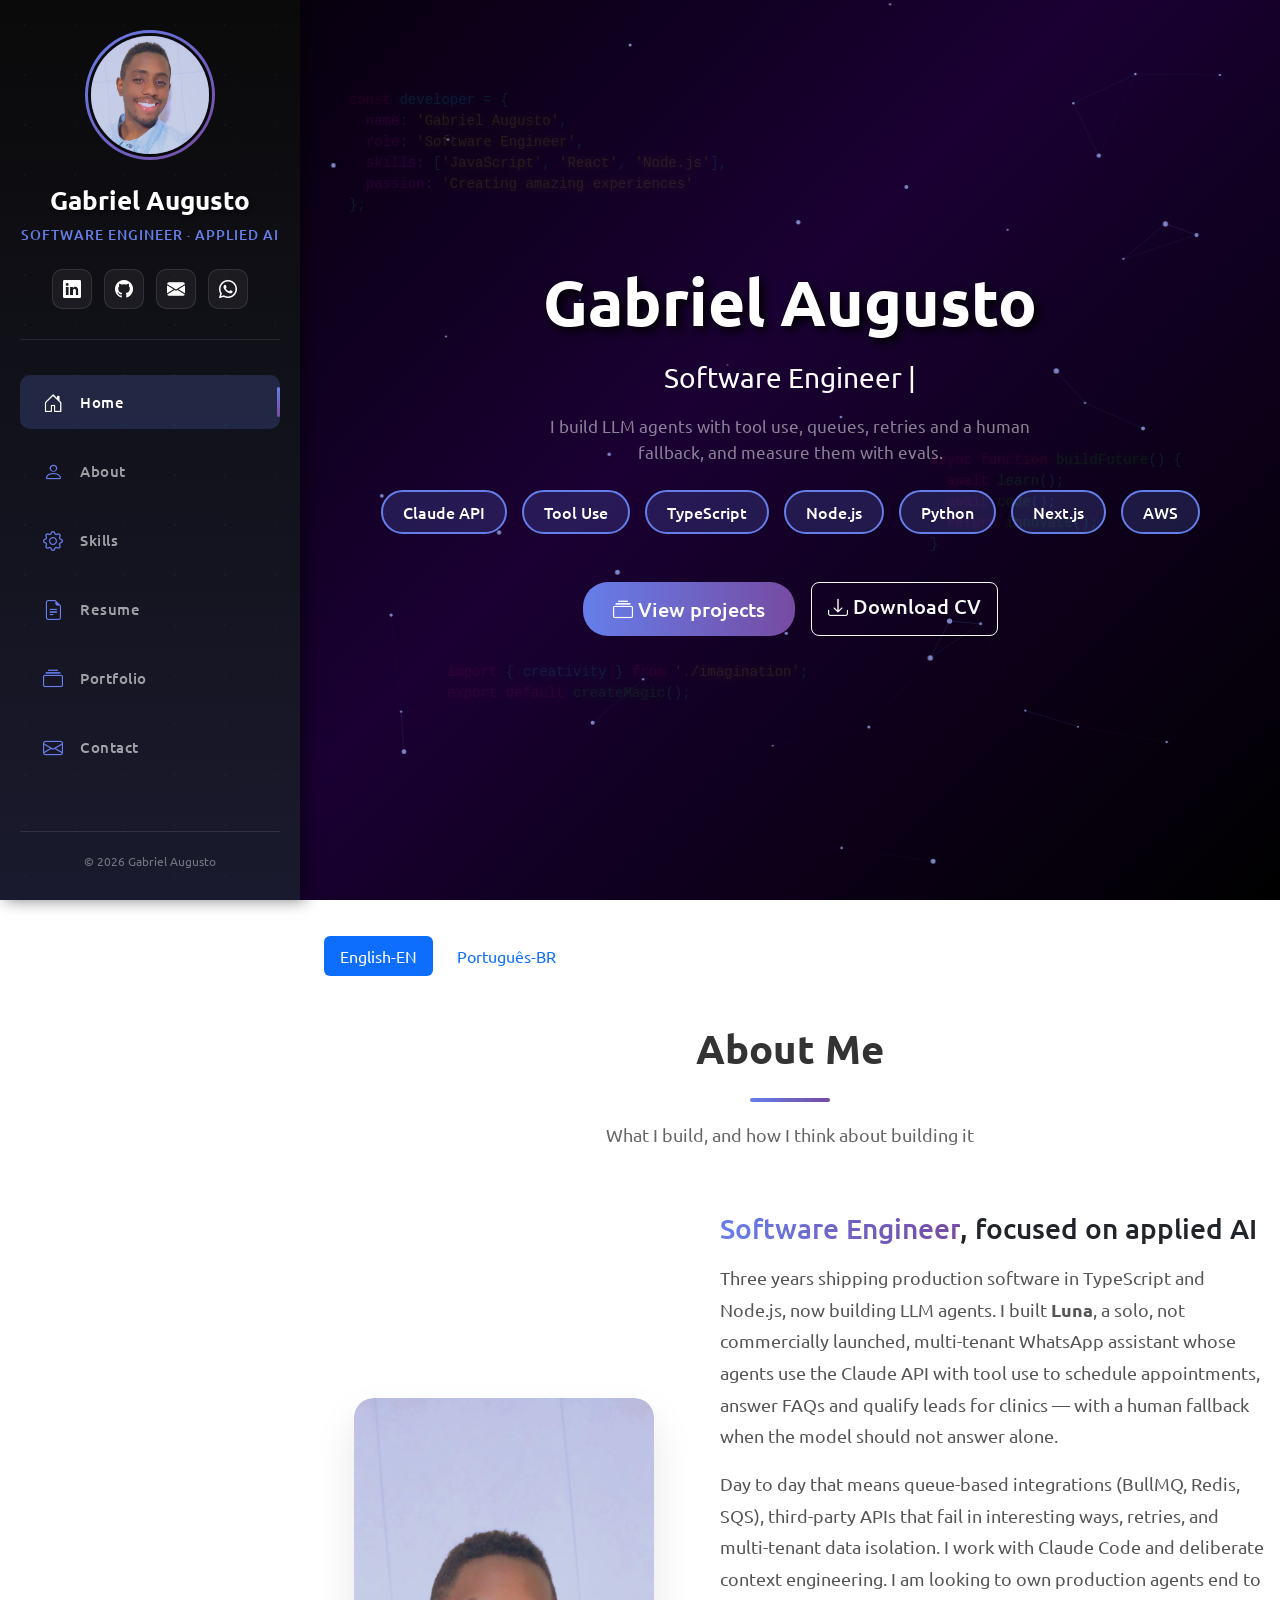
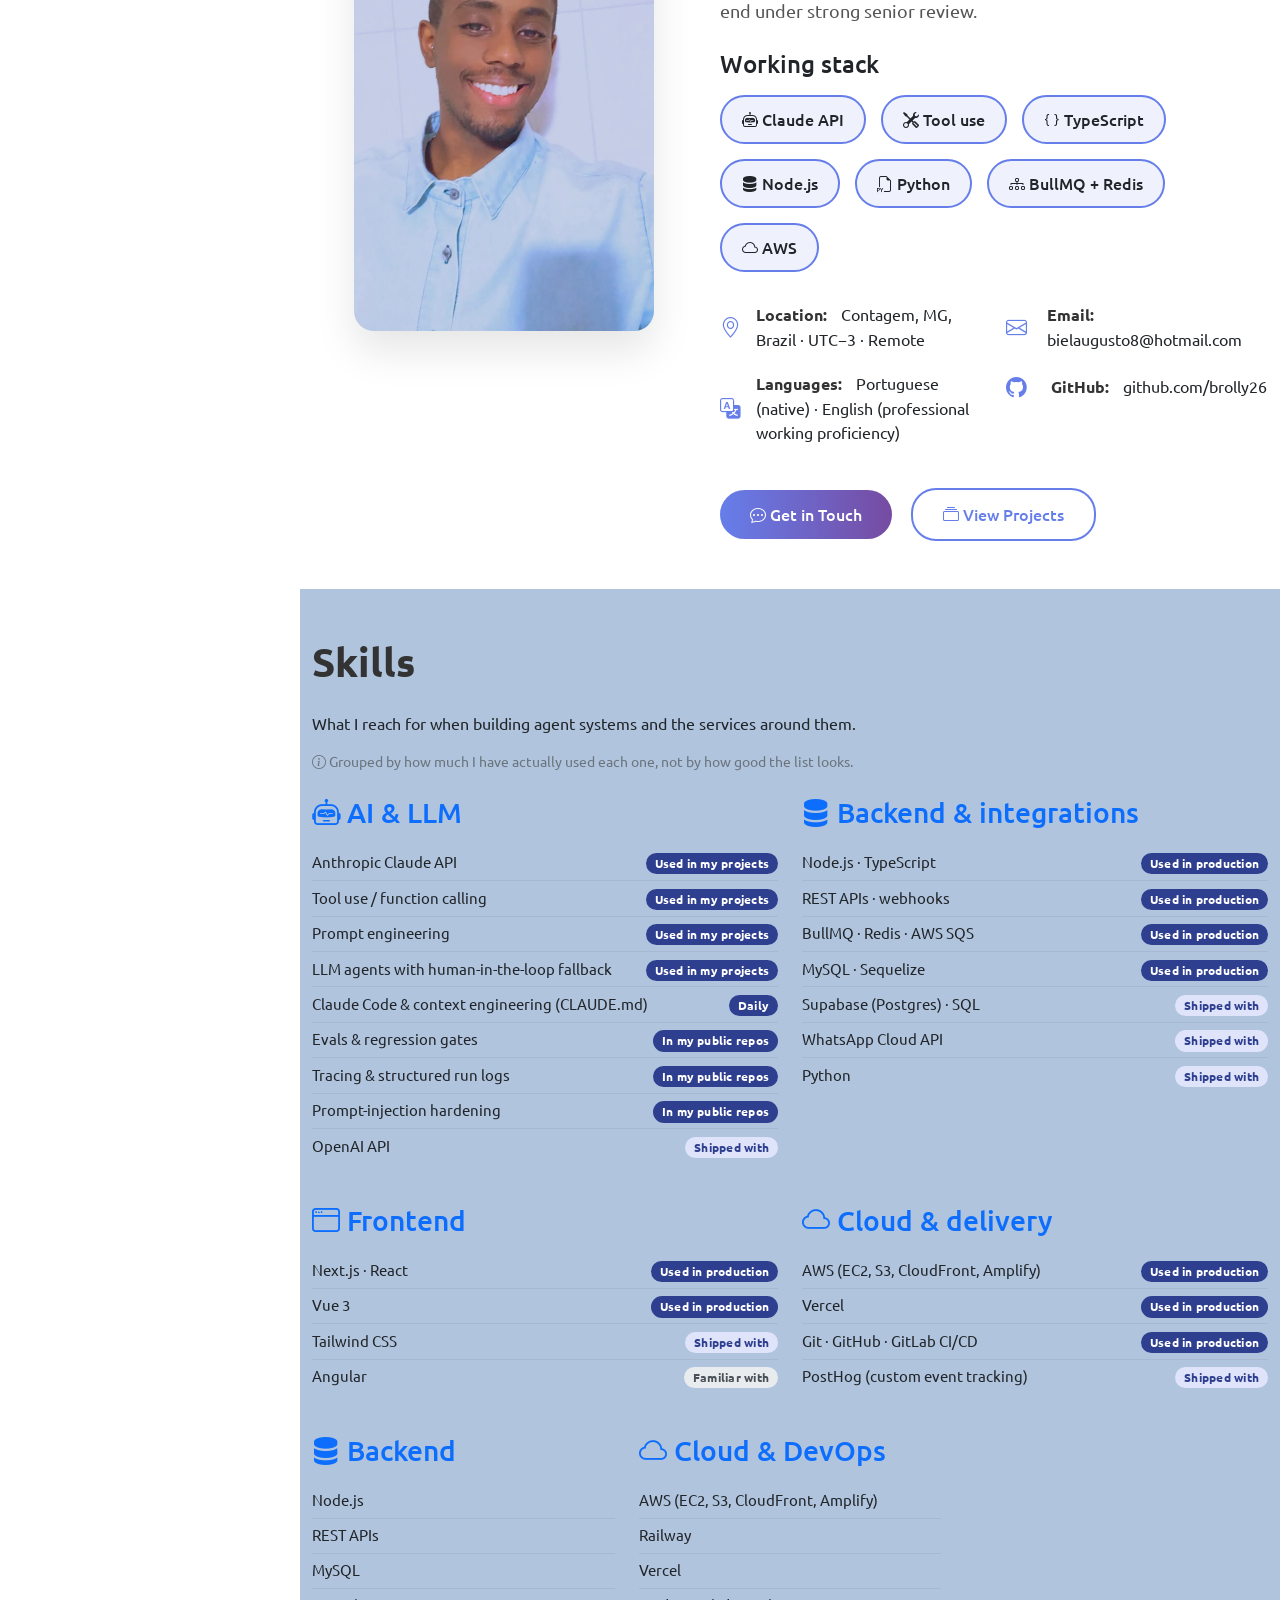
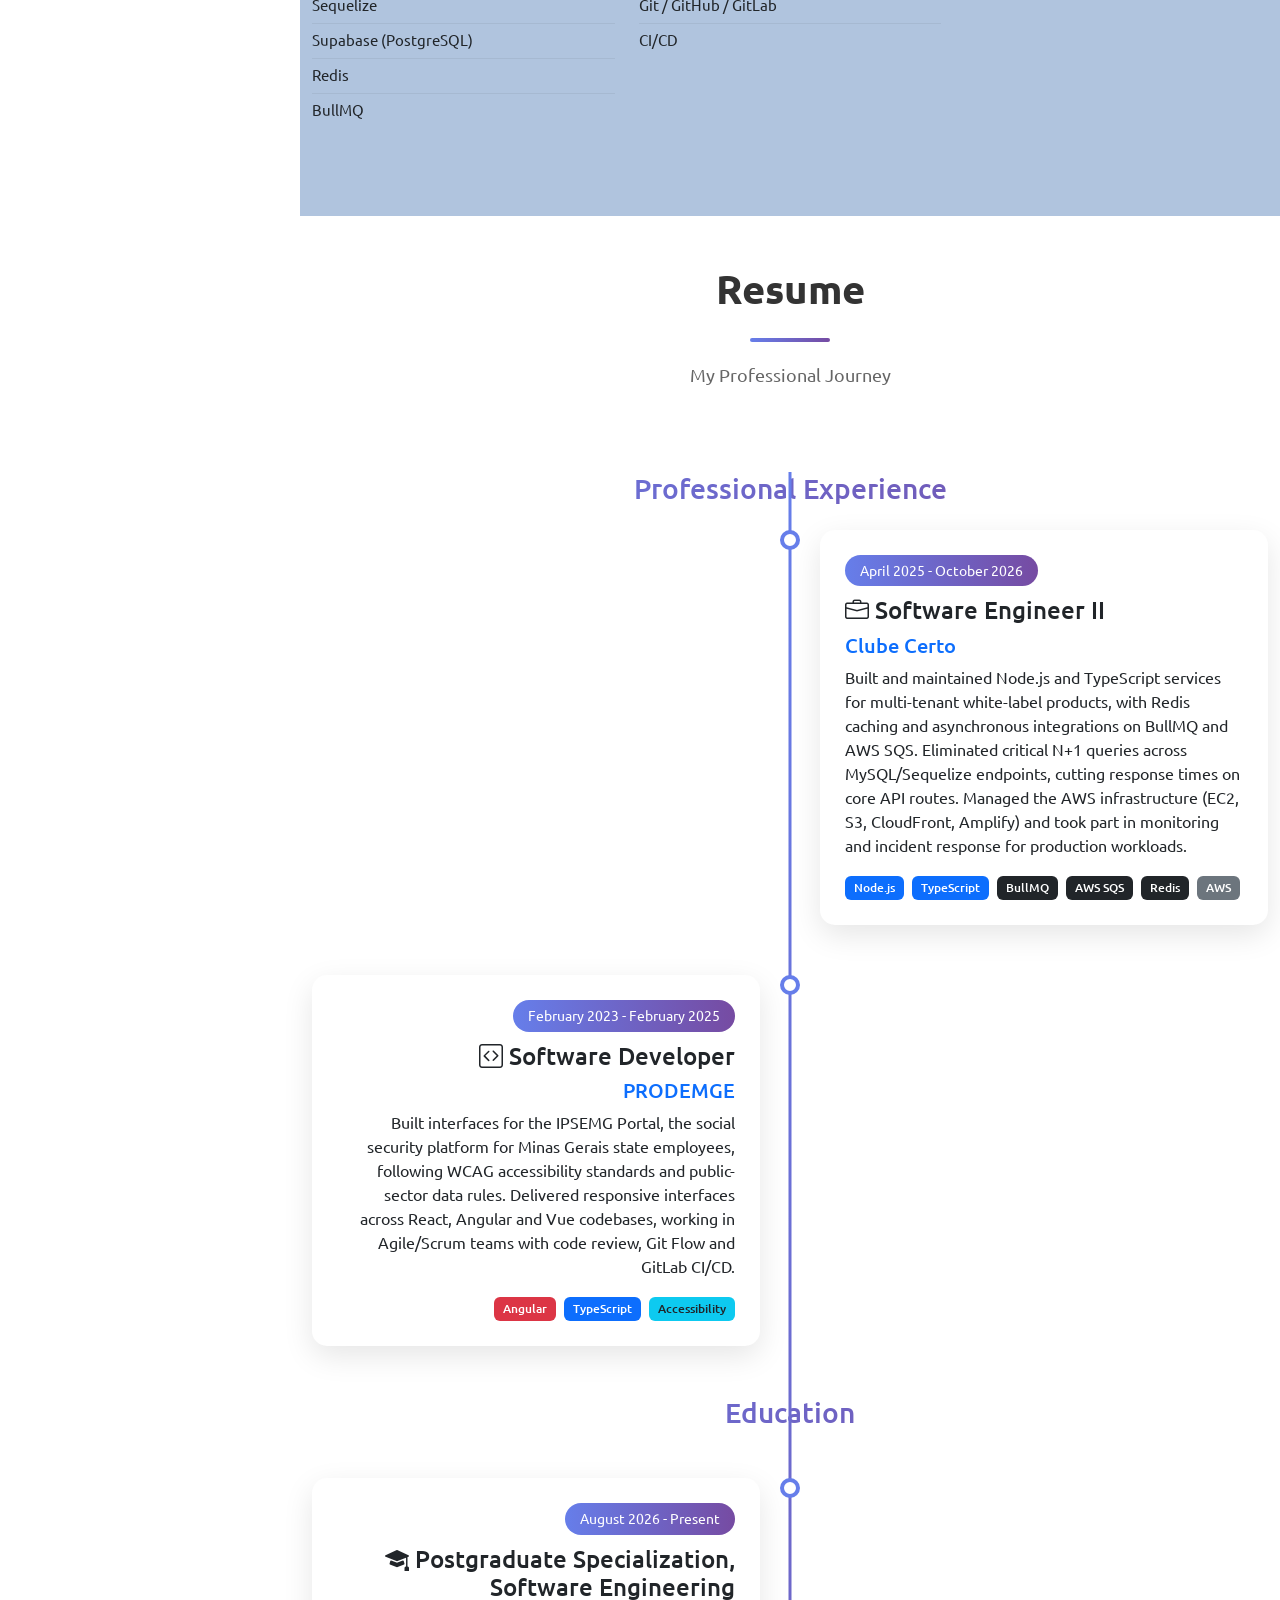
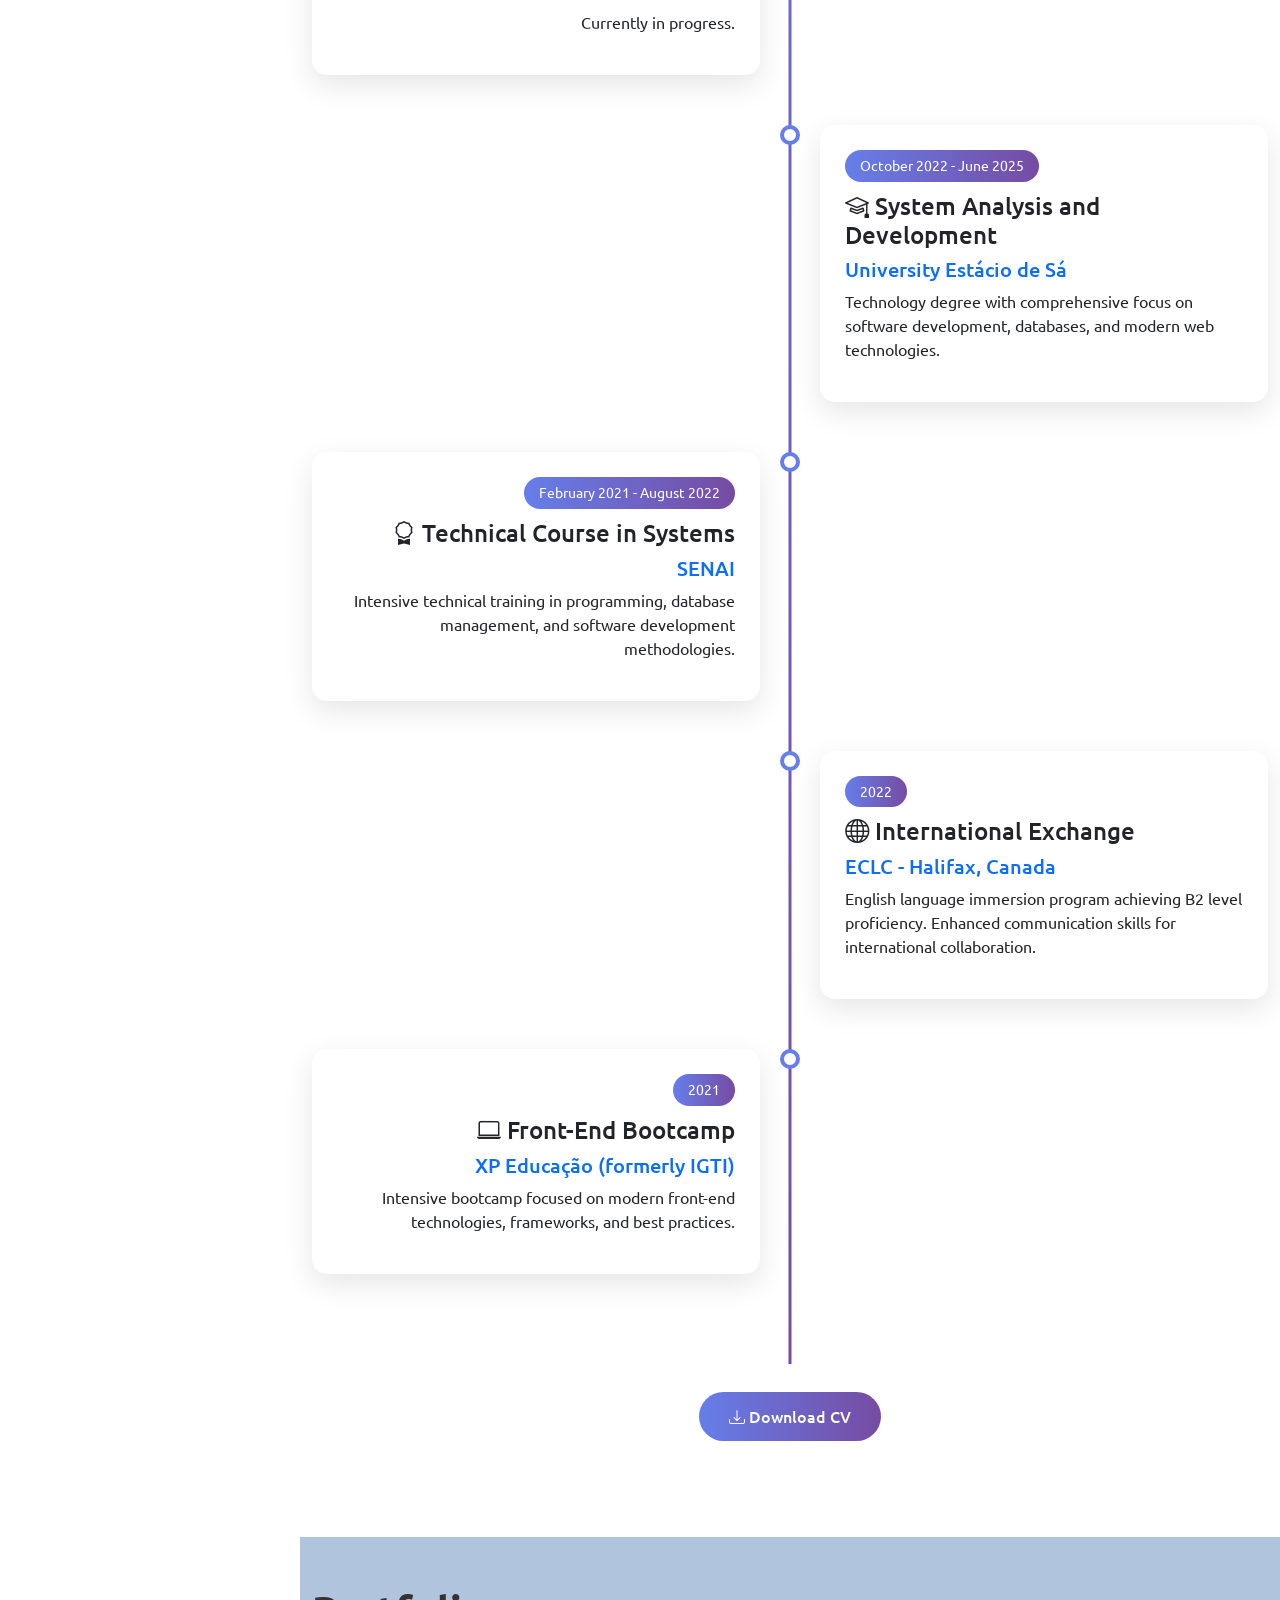
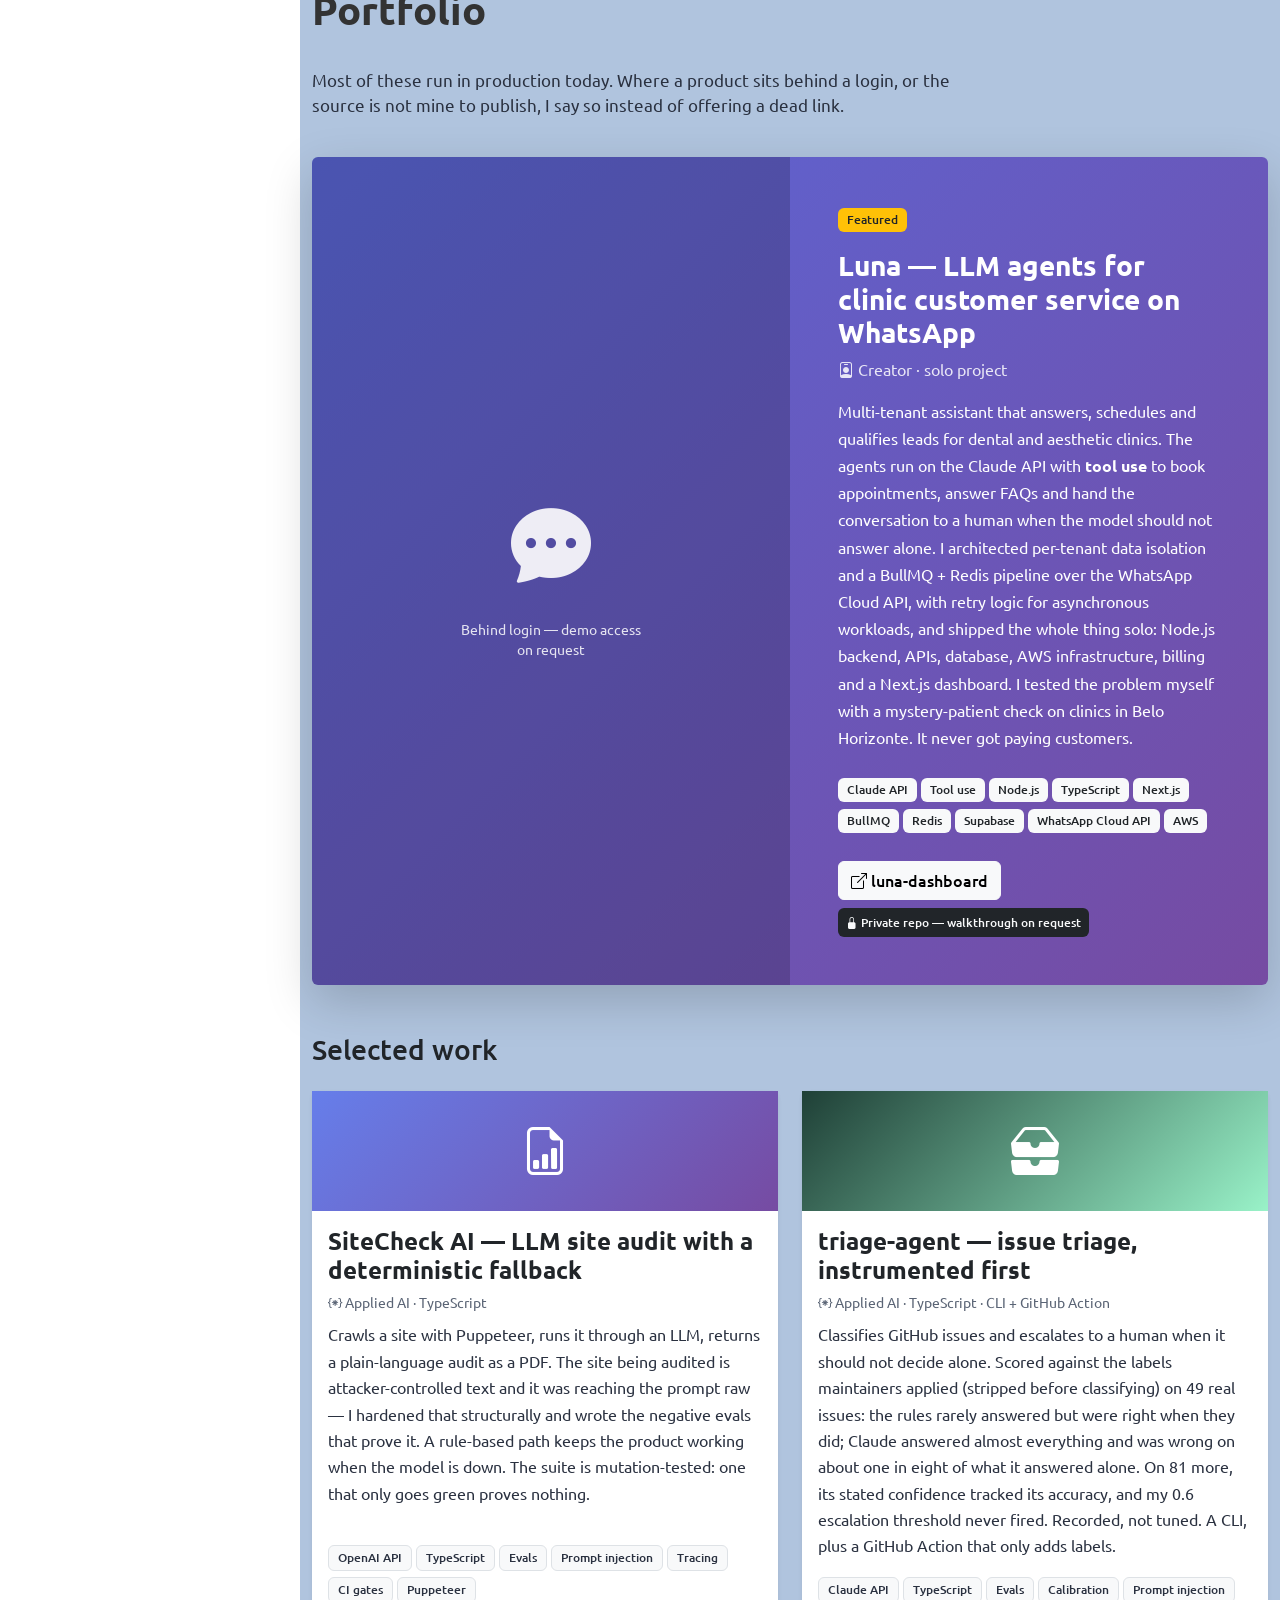
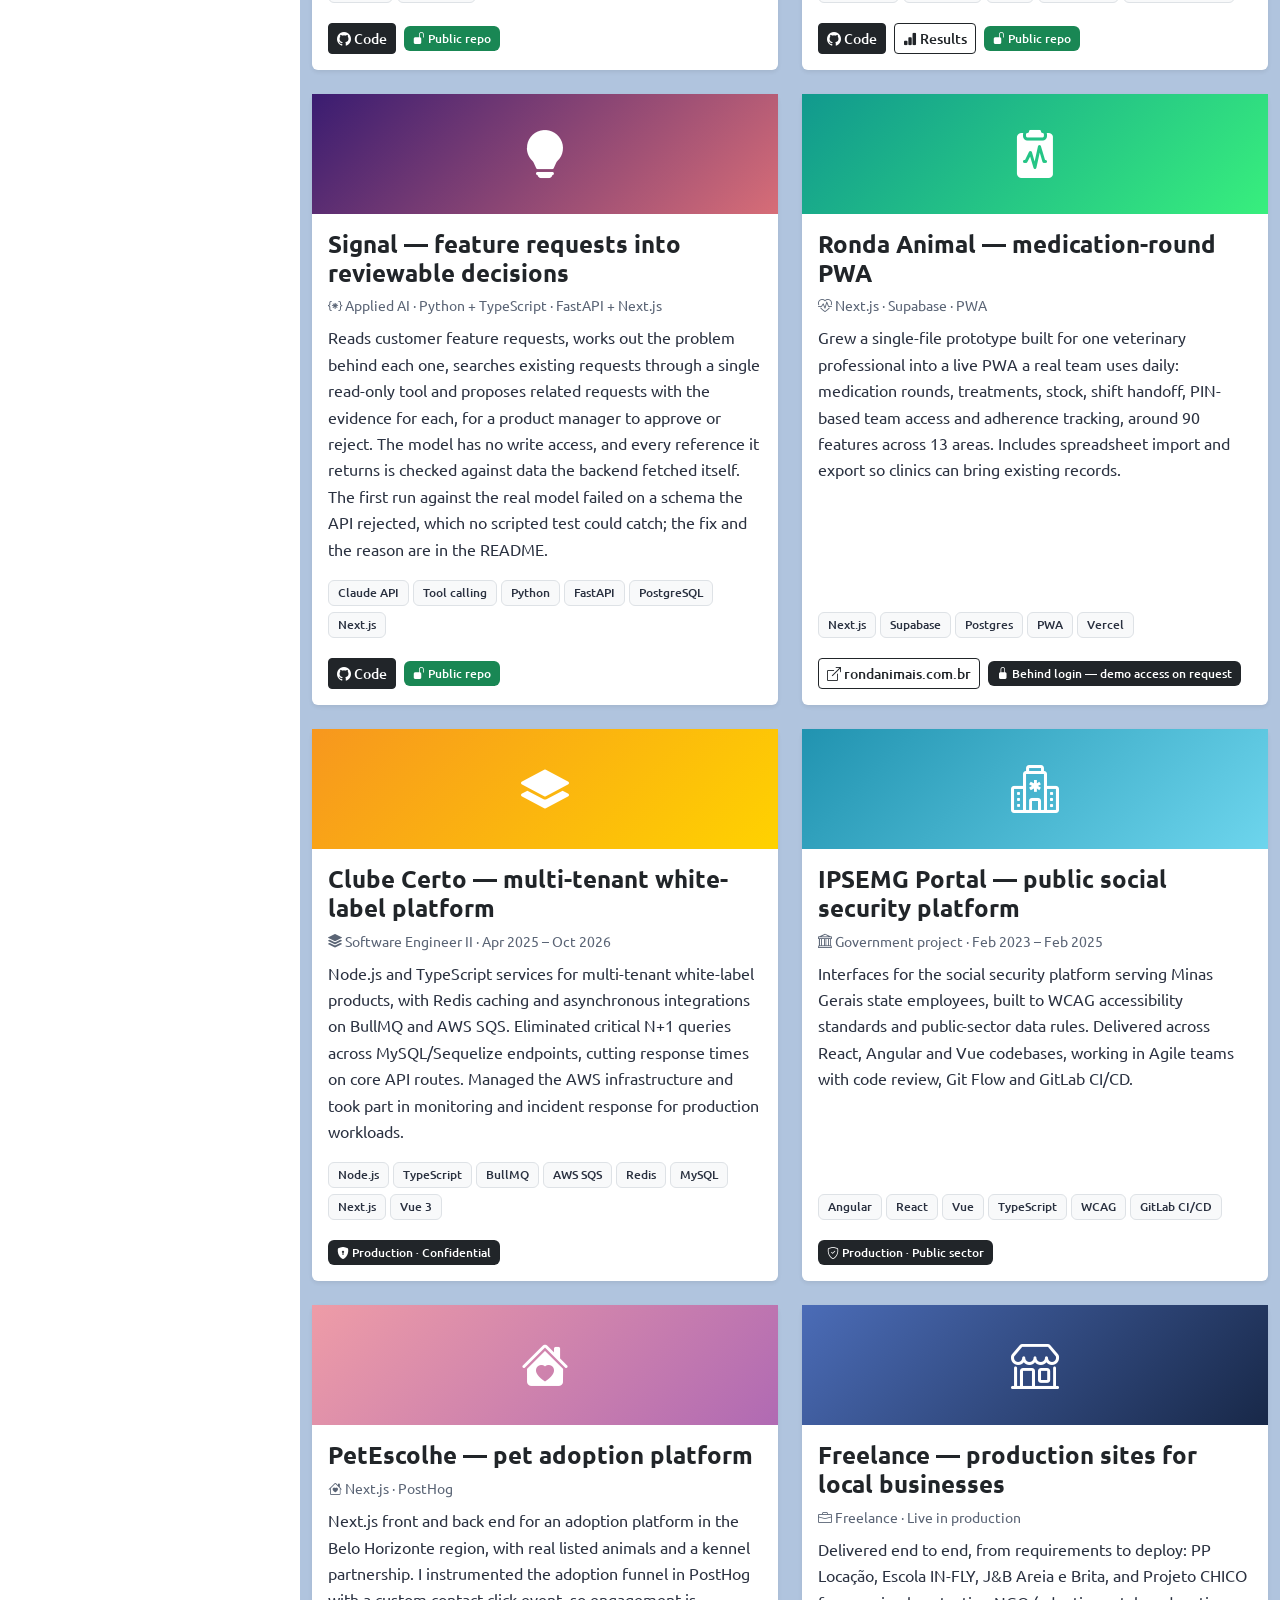
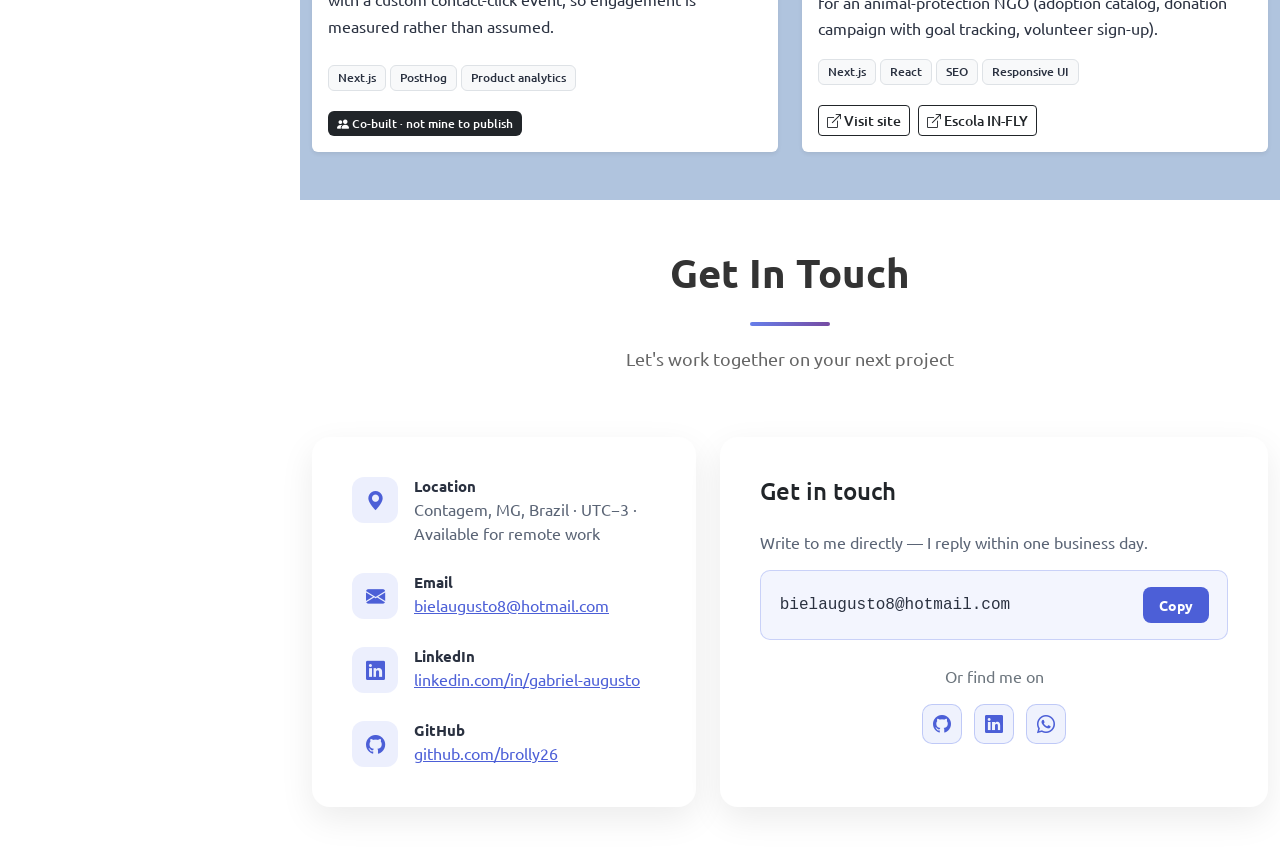
==== commit 586787c1: "Add Signal; make the hero CV button follow the selected language The hero sits outside the language " ====
--- a/index.html
+++ b/index.html
@@ -193,8 +193,8 @@
           <a href="#portfolio" class="btn btn-gradient btn-lg">
             <i class="bi bi-collection" aria-hidden="true"></i> View projects
           </a>
-          <a href="static/imgs/GabrielAugusto-EN.pdf" class="btn btn-outline-light btn-lg ms-3" download>
-            <i class="bi bi-download" aria-hidden="true"></i> Download CV
+          <a href="static/imgs/GabrielAugusto-EN.pdf" class="btn btn-outline-light btn-lg ms-3" id="hero-cv" download>
+            <i class="bi bi-download" aria-hidden="true"></i> <span id="hero-cv-label">Download CV</span>
           </a>
         </div>
       </div>
@@ -506,7 +506,7 @@
             </div>
 
             <div class="text-center mt-5">
-              <a href="static/imgs/GabrielAugusto-EN.pdf" class="btn btn-gradient">
+              <a href="static/imgs/GabrielAugusto-EN.pdf" class="btn btn-gradient" download>
                 <i class="bi bi-download" aria-hidden="true"></i> Download CV
               </a>
             </div>
@@ -575,6 +575,20 @@
                     <p class="card-text flex-grow-1">Classifies GitHub issues and escalates to a human when it should not decide alone. Scored against the labels maintainers applied (stripped before classifying) on 49 real issues: the rules rarely answered but were right when they did; Claude answered almost everything and was wrong on about one in eight of what it answered alone. On 81 more, its stated confidence tracked its accuracy, and my 0.6 escalation threshold never fired. Recorded, not tuned. A CLI, plus a GitHub Action that only adds labels.</p>
                     <div class="mb-3"><span class="badge text-bg-light border me-1 mb-1">Claude API</span><span class="badge text-bg-light border me-1 mb-1">TypeScript</span><span class="badge text-bg-light border me-1 mb-1">Evals</span><span class="badge text-bg-light border me-1 mb-1">Calibration</span><span class="badge text-bg-light border me-1 mb-1">Prompt injection</span></div>
                     <div class="card-actions mt-auto"><a href="https://github.com/Brolly26/triage-agent" target="_blank" rel="noopener noreferrer" class="btn btn-sm btn-dark"><i class="bi bi-github" aria-hidden="true"></i> Code</a> <a href="https://brolly26.github.io/triage-agent/" target="_blank" rel="noopener noreferrer" class="btn btn-sm btn-outline-dark"><i class="bi bi-bar-chart-fill" aria-hidden="true"></i> Results</a> <span class="badge bg-success"><i class="bi bi-unlock-fill" aria-hidden="true"></i> Public repo</span></div>
+                  </div>
+                </div>
+              </div>
+              <div class="col">
+                <div class="card h-100 shadow-sm border-0 project-card">
+                  <div class="card-thumb d-flex align-items-center justify-content-center text-white" style="background: linear-gradient(135deg,#3a1c71,#d76d77);">
+                    <i class="bi bi-lightbulb-fill" aria-hidden="true"></i>
+                  </div>
+                  <div class="card-body d-flex flex-column">
+                    <h4 class="card-title fw-bold">Signal &mdash; feature requests into reviewable decisions</h4>
+                    <p class="card-meta small mb-2"><i class="bi bi-braces-asterisk" aria-hidden="true"></i> Applied AI &middot; Python + TypeScript &middot; FastAPI + Next.js</p>
+                    <p class="card-text flex-grow-1">Reads customer feature requests, works out the problem behind each one, searches existing requests through a single read-only tool and proposes related requests with the evidence for each, for a product manager to approve or reject. The model has no write access, and every reference it returns is checked against data the backend fetched itself. The first run against the real model failed on a schema the API rejected, which no scripted test could catch; the fix and the reason are in the README.</p>
+                    <div class="mb-3"><span class="badge text-bg-light border me-1 mb-1">Claude API</span><span class="badge text-bg-light border me-1 mb-1">Tool calling</span><span class="badge text-bg-light border me-1 mb-1">Python</span><span class="badge text-bg-light border me-1 mb-1">FastAPI</span><span class="badge text-bg-light border me-1 mb-1">PostgreSQL</span><span class="badge text-bg-light border me-1 mb-1">Next.js</span></div>
+                    <div class="card-actions mt-auto"><a href="https://github.com/Brolly26/signal" target="_blank" rel="noopener noreferrer" class="btn btn-sm btn-dark"><i class="bi bi-github" aria-hidden="true"></i> Code</a> <span class="badge bg-success"><i class="bi bi-unlock-fill" aria-hidden="true"></i> Public repo</span></div>
                   </div>
                 </div>
               </div>
@@ -1038,7 +1052,7 @@
             </div>
             
             <div class="text-center mt-5">
-              <a href="static/imgs/GabrielAugusto.pdf" class="btn btn-gradient">
+              <a href="static/imgs/GabrielAugusto-PT.pdf" class="btn btn-gradient" download>
                 <i class="bi bi-download"></i> Baixar CV
               </a>
             </div>
@@ -1107,6 +1121,20 @@
                     <p class="card-text flex-grow-1">Classifica issues do GitHub e escala para um humano quando não deve decidir sozinho. Avaliado contra os rótulos que os mantenedores aplicaram (removidos antes de classificar) em 49 issues reais: as regras raramente respondiam, mas acertavam quando respondiam; o Claude respondeu quase tudo e errou cerca de uma em oito das que respondeu sozinho. Em outras 81, a confiança declarada acompanhou o acerto, e meu limiar de escalação de 0,6 nunca disparou. Registrado, não ajustado. Uma CLI, mais uma GitHub Action que só adiciona labels.</p>
                     <div class="mb-3"><span class="badge text-bg-light border me-1 mb-1">Claude API</span><span class="badge text-bg-light border me-1 mb-1">TypeScript</span><span class="badge text-bg-light border me-1 mb-1">Evals</span><span class="badge text-bg-light border me-1 mb-1">Calibration</span><span class="badge text-bg-light border me-1 mb-1">Prompt injection</span></div>
                     <div class="card-actions mt-auto"><a href="https://github.com/Brolly26/triage-agent" target="_blank" rel="noopener noreferrer" class="btn btn-sm btn-dark"><i class="bi bi-github" aria-hidden="true"></i> Código</a> <a href="https://brolly26.github.io/triage-agent/" target="_blank" rel="noopener noreferrer" class="btn btn-sm btn-outline-dark"><i class="bi bi-bar-chart-fill" aria-hidden="true"></i> Resultados</a> <span class="badge bg-success"><i class="bi bi-unlock-fill" aria-hidden="true"></i> Repo público</span></div>
+                  </div>
+                </div>
+              </div>
+              <div class="col">
+                <div class="card h-100 shadow-sm border-0 project-card">
+                  <div class="card-thumb d-flex align-items-center justify-content-center text-white" style="background: linear-gradient(135deg,#3a1c71,#d76d77);">
+                    <i class="bi bi-lightbulb-fill" aria-hidden="true"></i>
+                  </div>
+                  <div class="card-body d-flex flex-column">
+                    <h4 class="card-title fw-bold">Signal &mdash; pedidos de feature em decisões revisáveis</h4>
+                    <p class="card-meta small mb-2"><i class="bi bi-braces-asterisk" aria-hidden="true"></i> IA aplicada &middot; Python + TypeScript &middot; FastAPI + Next.js</p>
+                    <p class="card-text flex-grow-1">Lê pedidos de feature de clientes, entende o problema por trás de cada um, busca pedidos existentes com uma única ferramenta somente leitura e propõe relações com a evidência de cada uma, para um product manager aprovar ou rejeitar. O modelo não tem acesso de escrita, e toda referência que ele devolve é conferida com dados que o próprio backend buscou. A primeira execução com o modelo real falhou num schema que a API rejeitou, algo que nenhum teste com modelo simulado pegaria; a correção e o motivo estão no README.</p>
+                    <div class="mb-3"><span class="badge text-bg-light border me-1 mb-1">Claude API</span><span class="badge text-bg-light border me-1 mb-1">Tool calling</span><span class="badge text-bg-light border me-1 mb-1">Python</span><span class="badge text-bg-light border me-1 mb-1">FastAPI</span><span class="badge text-bg-light border me-1 mb-1">PostgreSQL</span><span class="badge text-bg-light border me-1 mb-1">Next.js</span></div>
+                    <div class="card-actions mt-auto"><a href="https://github.com/Brolly26/signal" target="_blank" rel="noopener noreferrer" class="btn btn-sm btn-dark"><i class="bi bi-github" aria-hidden="true"></i> Código</a> <span class="badge bg-success"><i class="bi bi-unlock-fill" aria-hidden="true"></i> Repo público</span></div>
                   </div>
                 </div>
               </div>
@@ -1527,6 +1555,16 @@
          that is currently visible. */
       var navLinks = document.querySelectorAll('.nav-menu .nav-link');
 
+      var heroCv = document.getElementById('hero-cv');
+      var heroCvLabel = document.getElementById('hero-cv-label');
+      document.querySelectorAll('#pills-tab [data-bs-toggle="pill"]').forEach(function (tab) {
+        tab.addEventListener('shown.bs.tab', function () {
+          var pt = this.id === 'pills-profile-tab';
+          if (heroCv) heroCv.setAttribute('href', pt ? 'static/imgs/GabrielAugusto-PT.pdf' : 'static/imgs/GabrielAugusto-EN.pdf');
+          if (heroCvLabel) heroCvLabel.textContent = pt ? 'Baixar CV' : 'Download CV';
+        });
+      });
+
       function activePaneSuffix() {
         var pane = document.querySelector('.tab-pane.active');
         return pane && pane.id === 'pills-profile' ? '-pt' : '-en';
